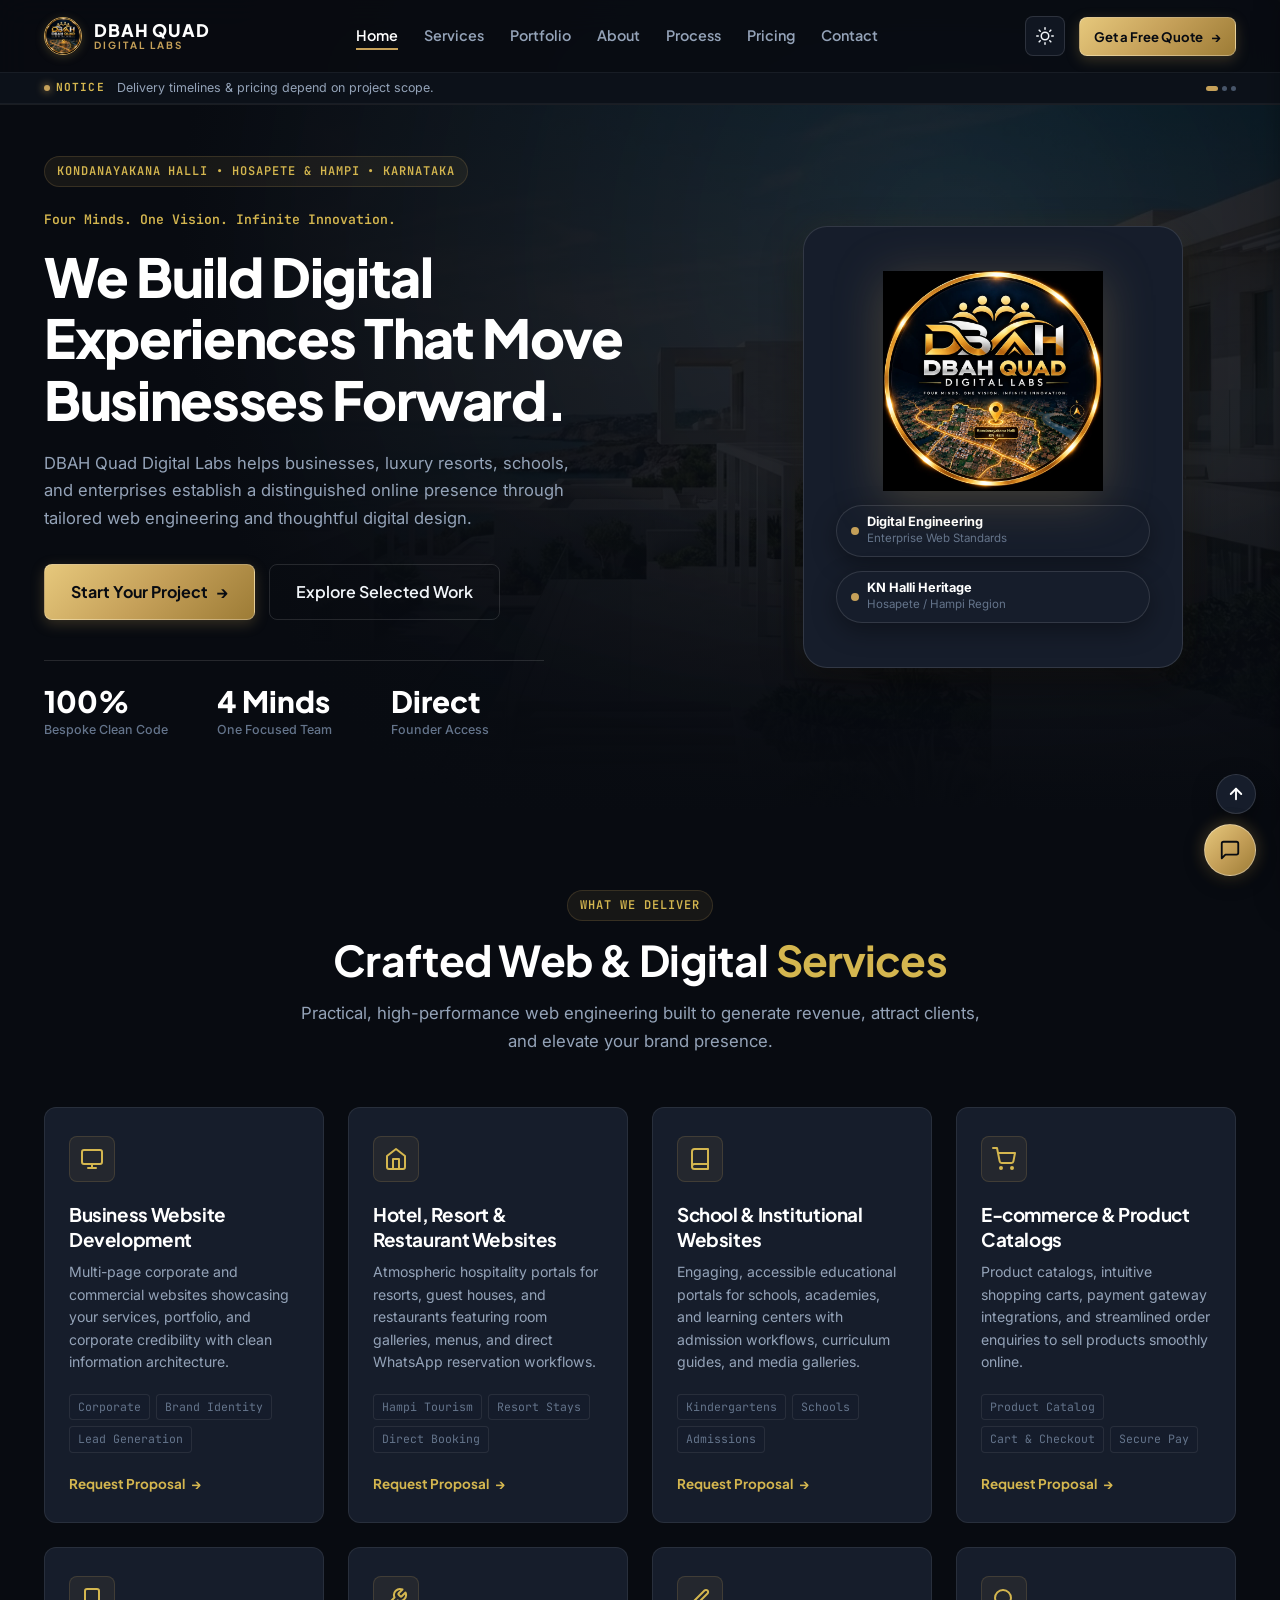
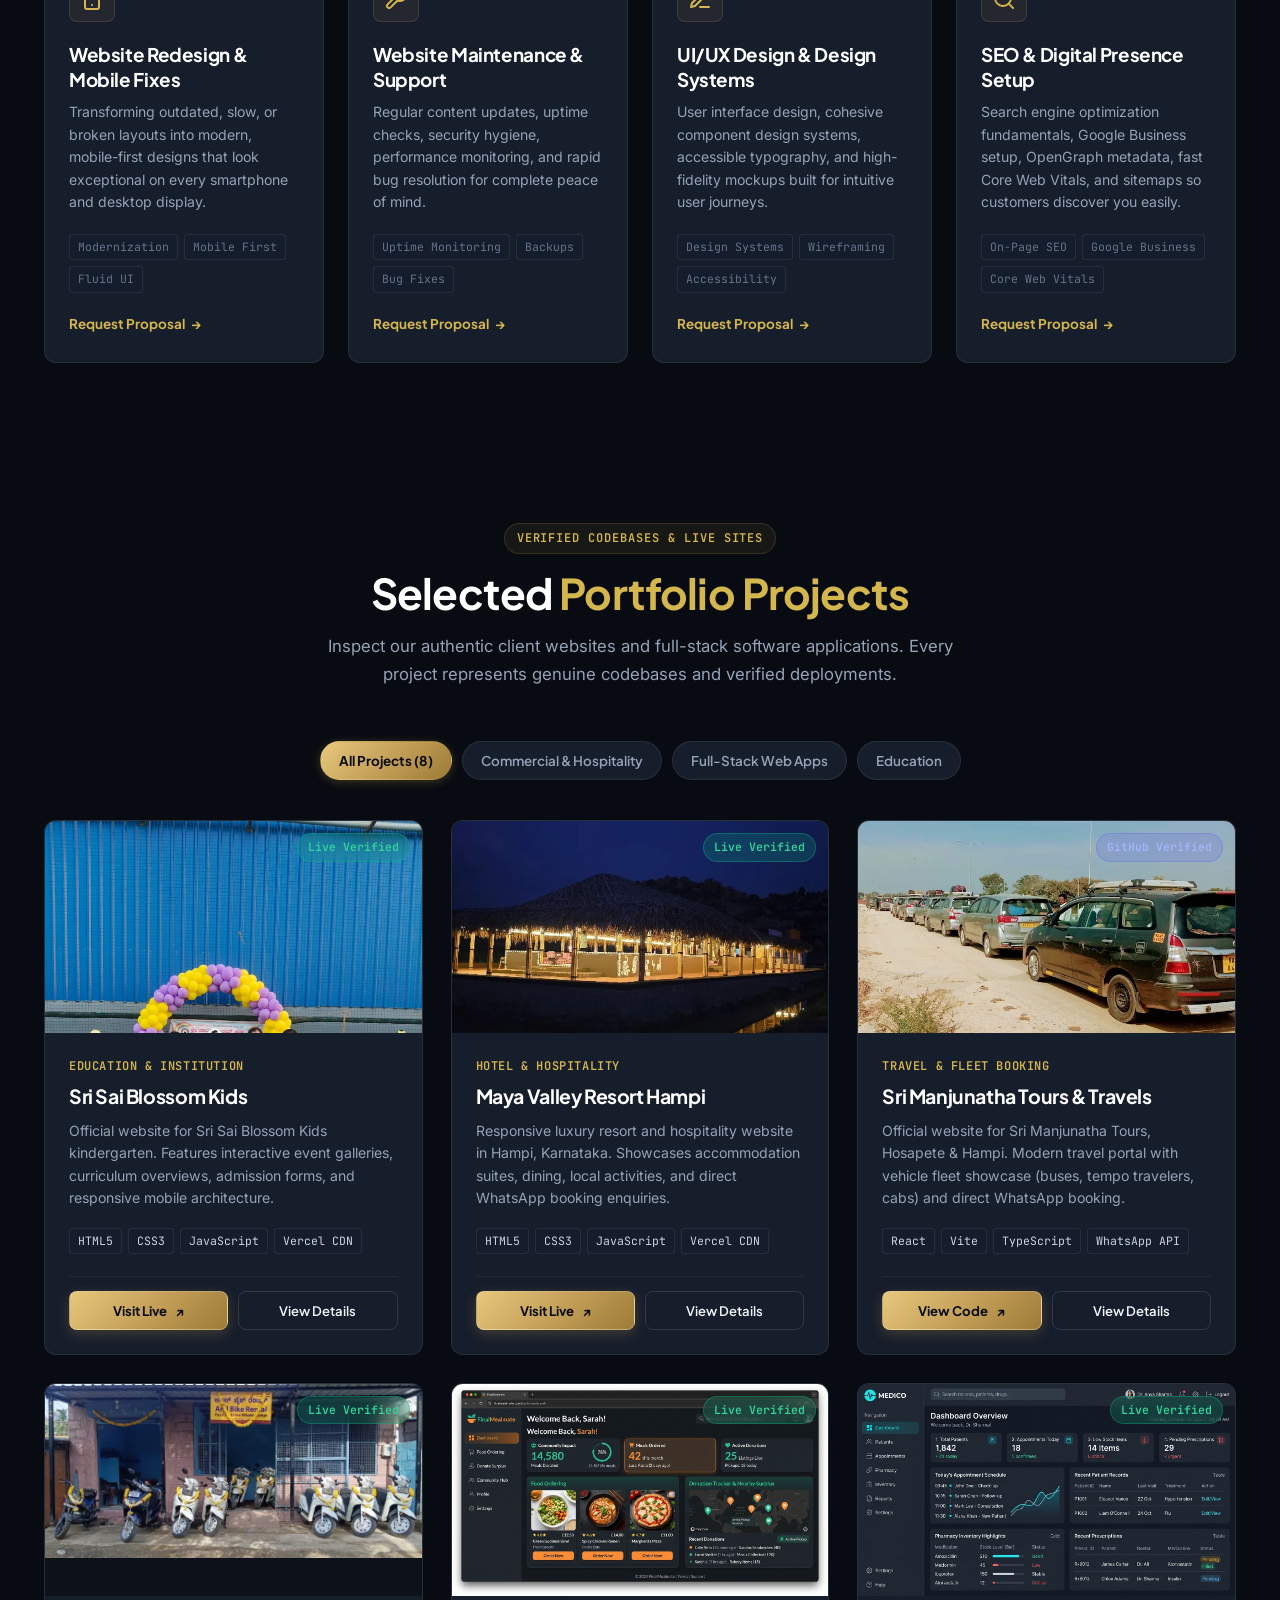
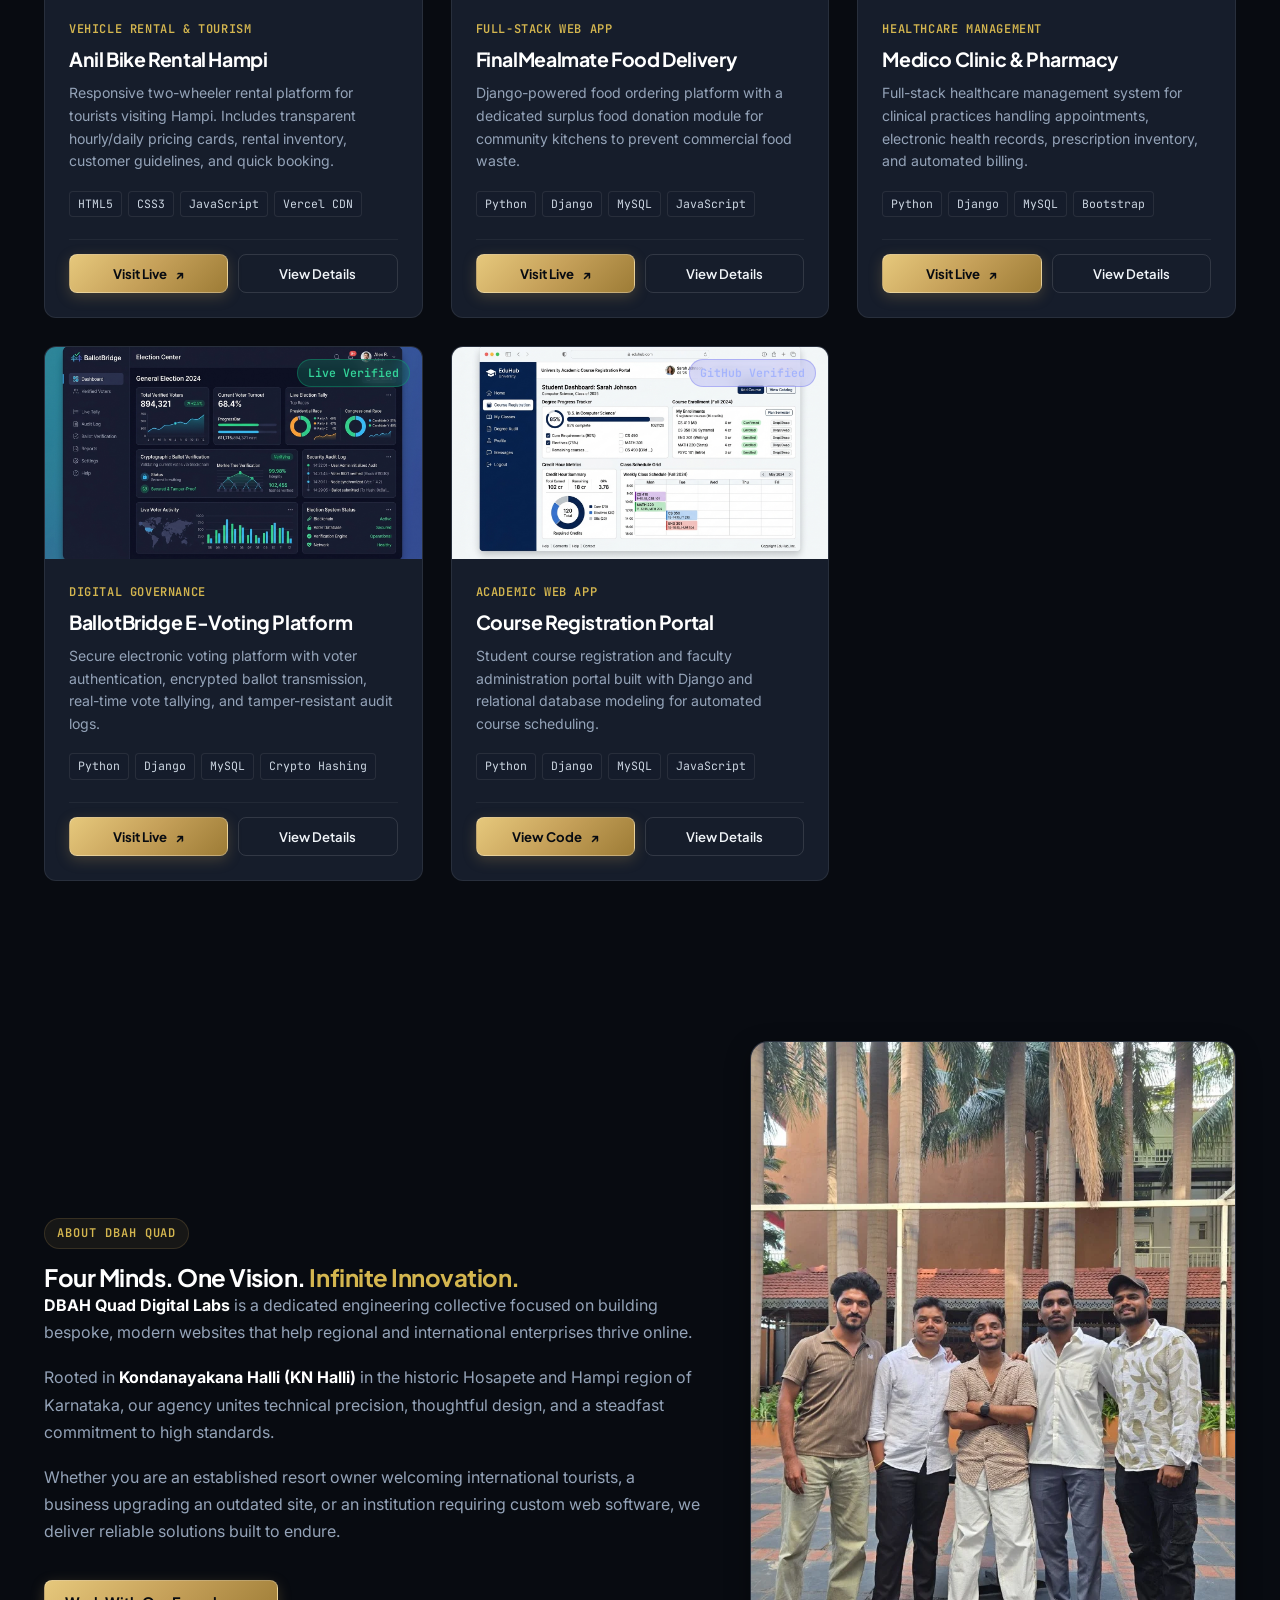
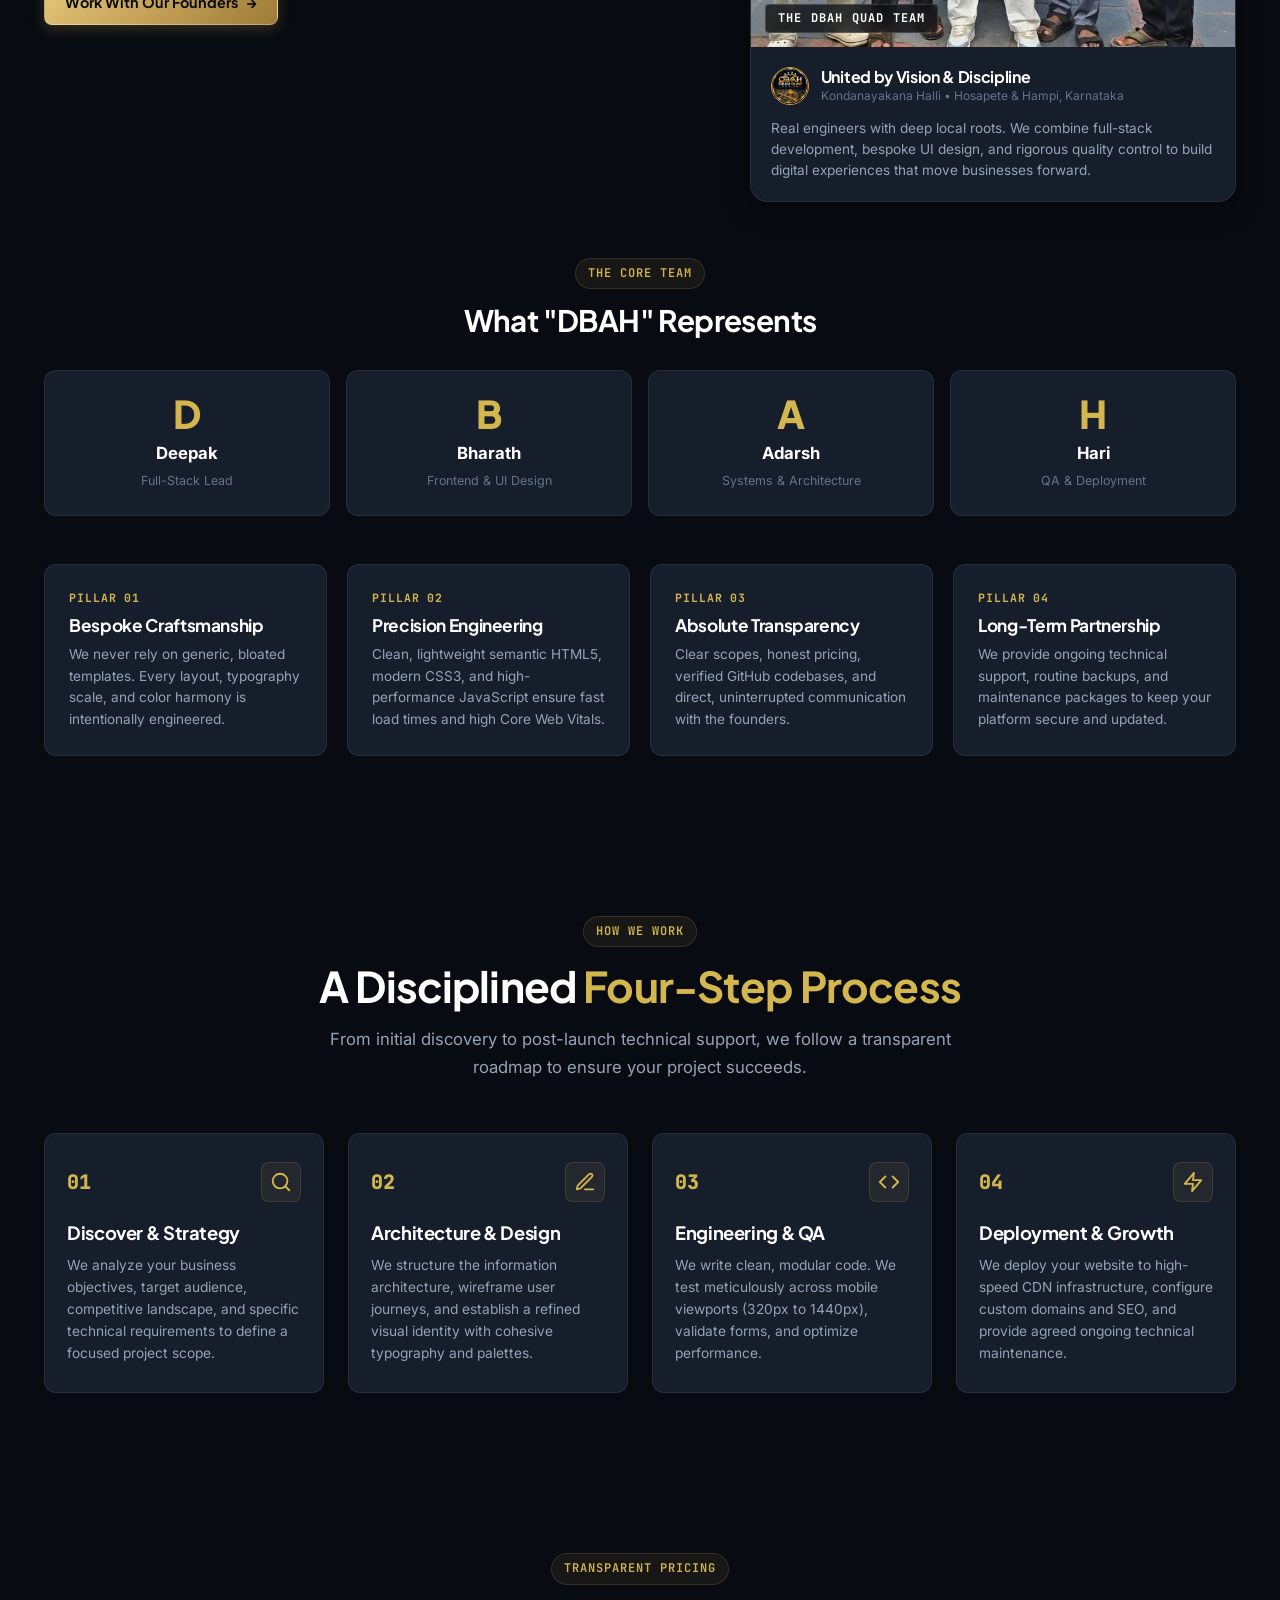
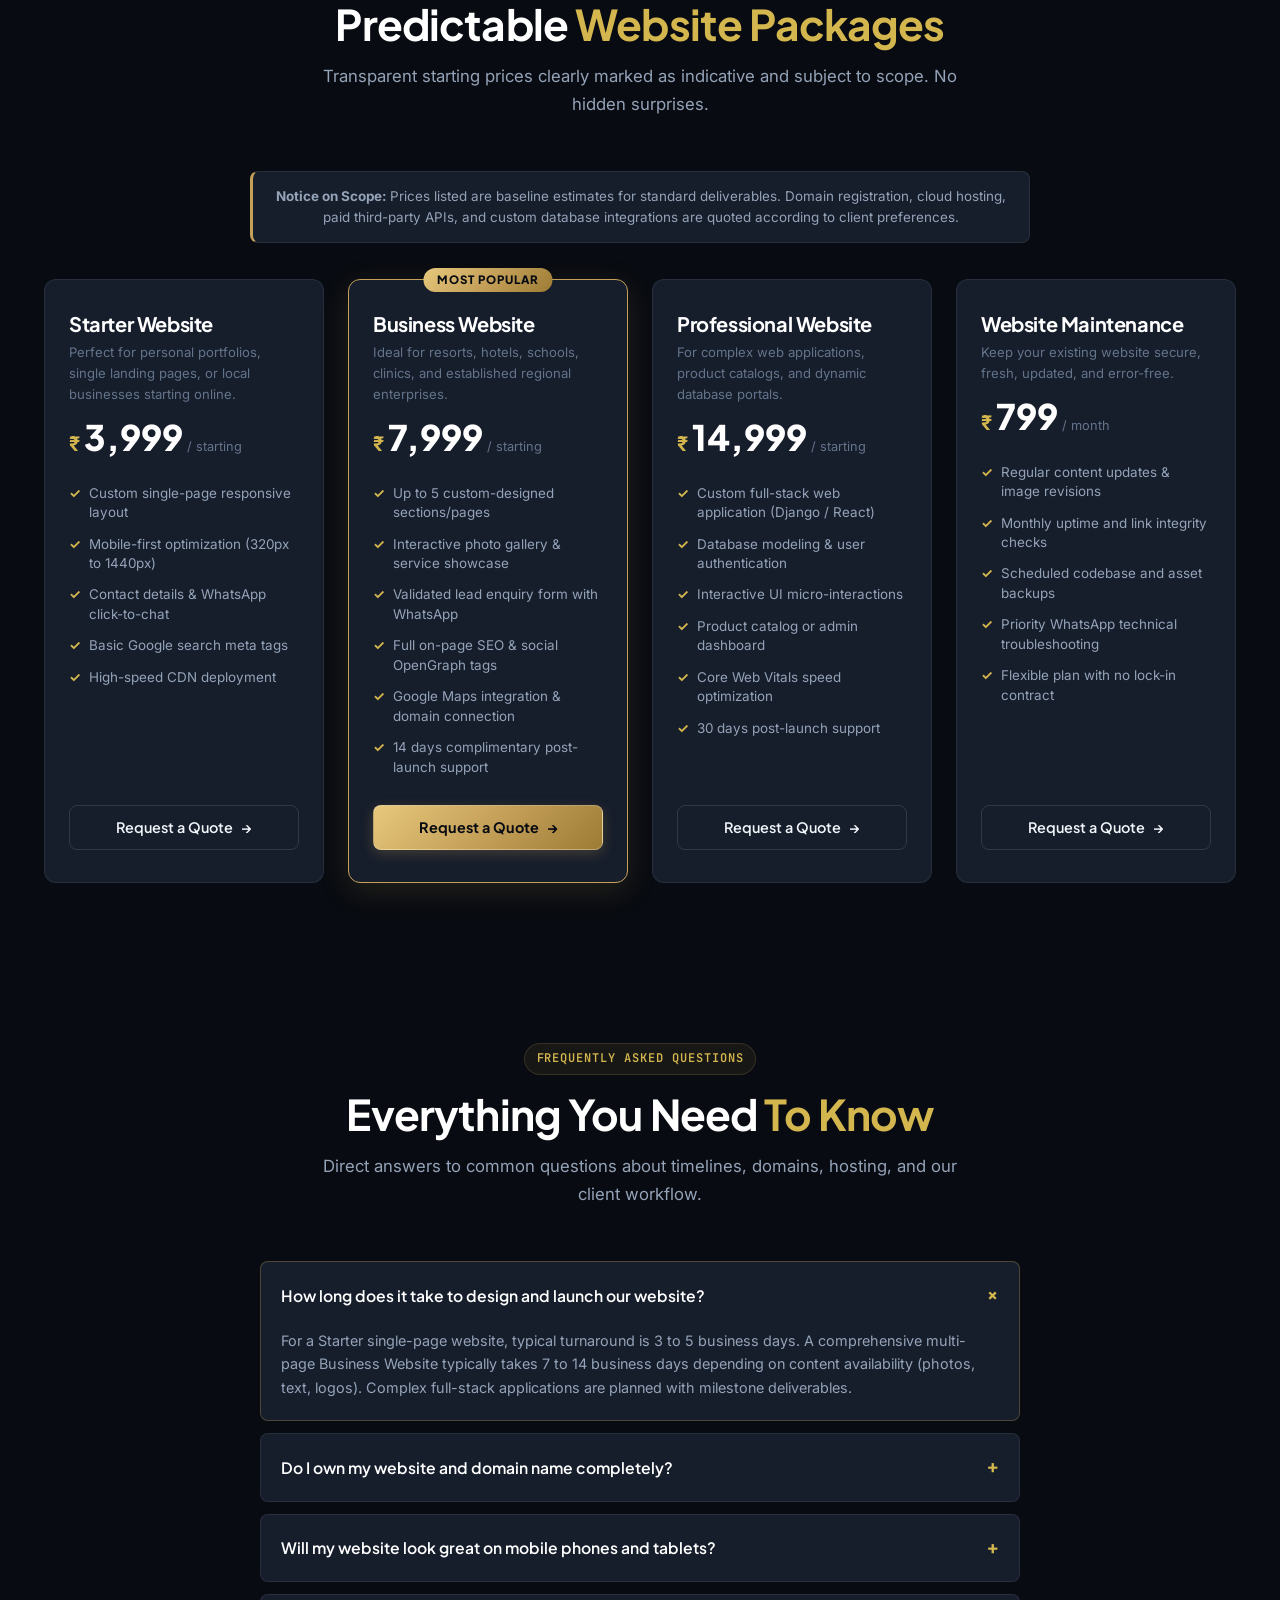
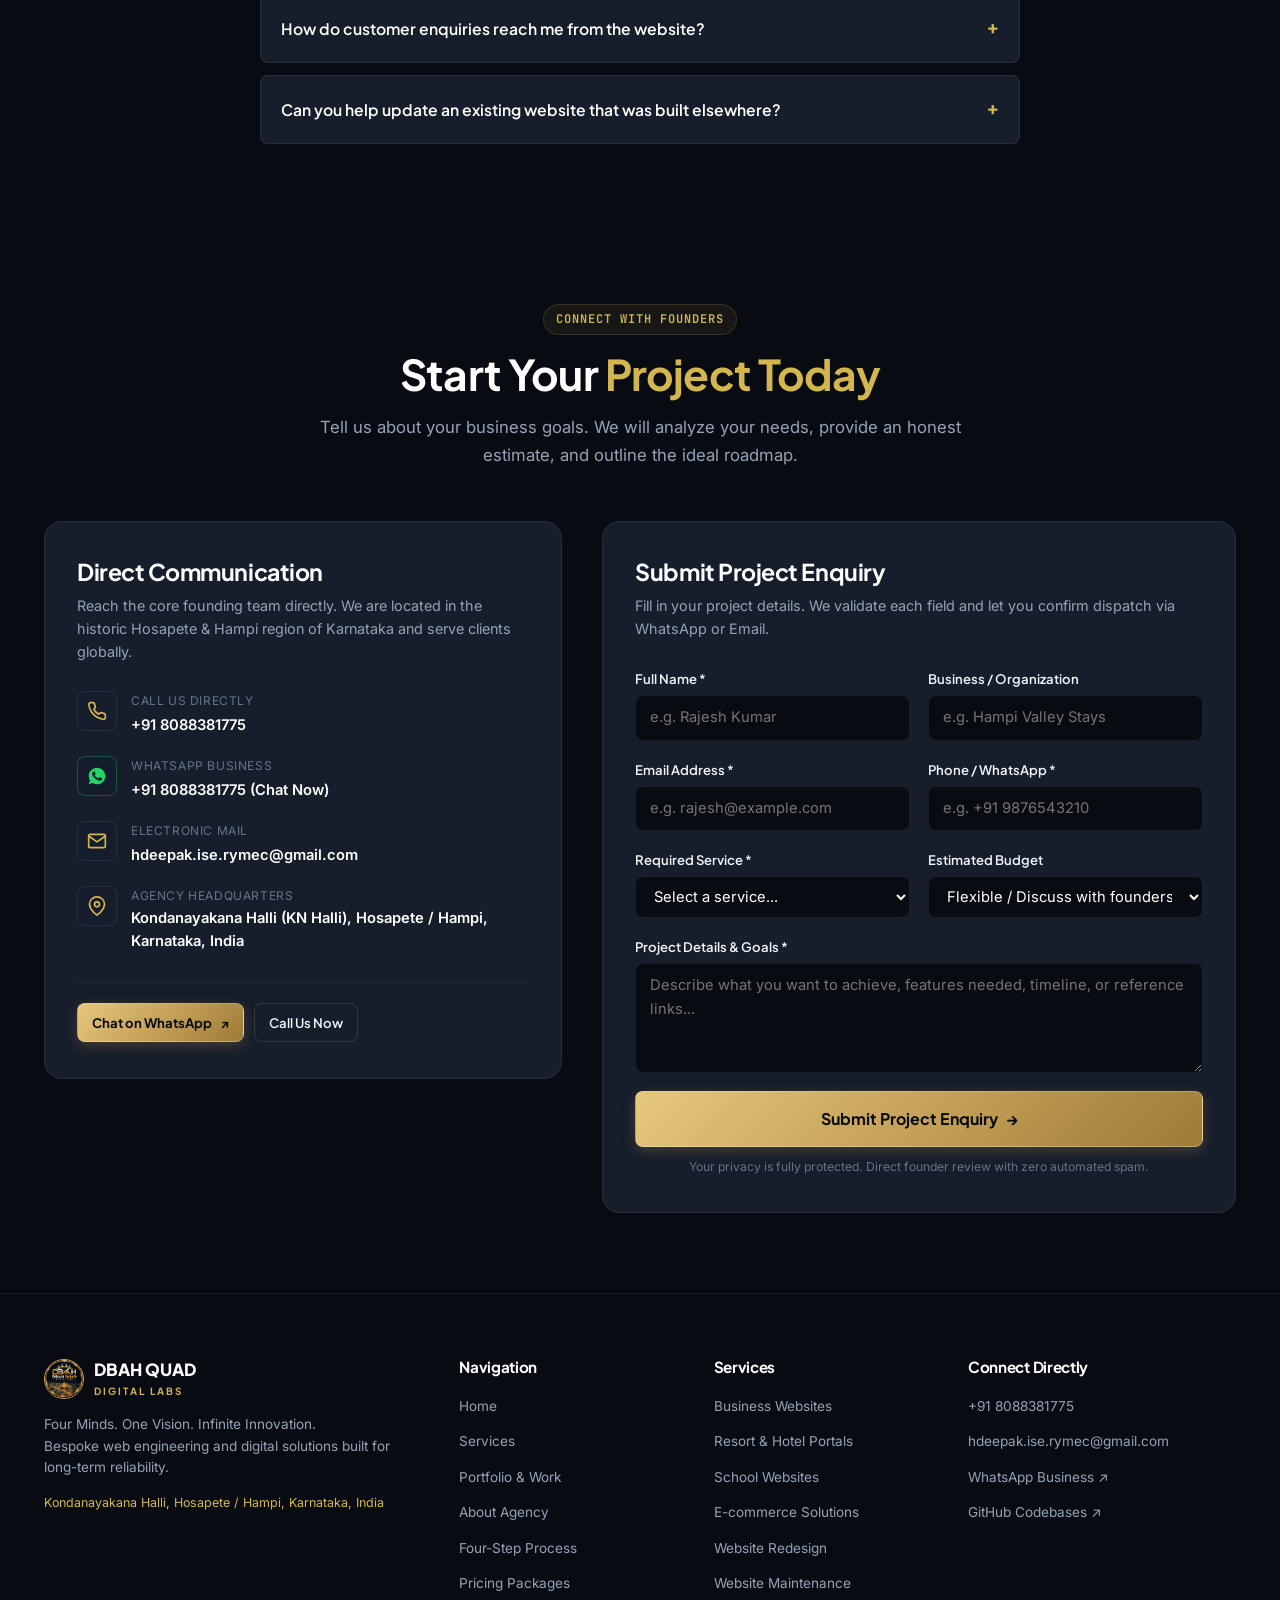
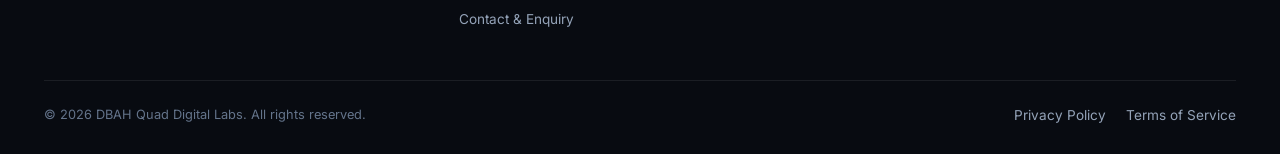
==== index.html @ dff12db1 "Fix: Mobile drawer theme toggle button layout and dimensions" ====
<!DOCTYPE html>
<html lang="en" data-theme="dark">
<head>
  <meta charset="UTF-8">
  <meta name="viewport" content="width=device-width, initial-scale=1.0, viewport-fit=cover">
  <meta http-equiv="X-UA-Compatible" content="ie=edge">

  <!-- Primary Meta Tags -->
  <title>DBAH Quad Digital Labs — Digital Agency &amp; Web Engineering</title>
  <meta name="title" content="DBAH Quad Digital Labs — Digital Agency &amp; Web Engineering">
  <meta name="description" content="DBAH Quad Digital Labs is a premier digital engineering agency creating bespoke, high-performance websites, hospitality portals, and custom web applications for ambitious businesses.">
  <meta name="keywords" content="DBAH Quad Digital Labs, Web Development Agency, Hampi Web Developers, Resort Websites, Hospitality Portals, Business Websites, Hosapete, Karnataka Web Agency">
  <meta name="author" content="DBAH Quad Digital Labs">
  <meta name="theme-color" content="#0B0F19">

  <!-- Typography: Plus Jakarta Sans (Headings) + Inter (Body) + JetBrains Mono (Tech/Meta) -->
  <link rel="preconnect" href="https://fonts.googleapis.com">
  <link rel="preconnect" href="https://fonts.gstatic.com" crossorigin>
  <link href="https://fonts.googleapis.com/css2?family=Inter:wght@300;400;500;600;700&family=JetBrains+Mono:wght@400;500;600&family=Plus+Jakarta+Sans:wght@500;600;700;800&display=swap" rel="stylesheet">

  <!-- Open Graph / Social Meta -->
  <meta property="og:type" content="website">
  <meta property="og:url" content="https://dbah.vercel.app/">
  <meta property="og:title" content="DBAH Quad Digital Labs — Digital Agency &amp; Web Engineering">
  <meta property="og:description" content="Four Minds. One Vision. Infinite Innovation. Custom websites, hospitality portals, and web applications built with precision engineering.">
  <meta property="og:image" content="assets/images/dbah-quad-logo.png">

  <!-- Twitter Meta -->
  <meta property="twitter:card" content="summary_large_image">
  <meta property="twitter:title" content="DBAH Quad Digital Labs">
  <meta property="twitter:description" content="Four Minds. One Vision. Infinite Innovation. Premium Web Development &amp; Digital Solutions.">
  <meta property="twitter:image" content="assets/images/dbah-quad-logo.png">

  <!-- Favicon -->
  <link rel="icon" type="image/png" href="assets/images/favicon.png">
  <link rel="apple-touch-icon" href="assets/images/favicon.png">

  <!-- Stylesheet -->
  <link rel="stylesheet" href="css/style.css">

  <!-- JSON-LD Structured Data for Professional Service -->
  <script type="application/ld+json">
  {
    "@context": "https://schema.org",
    "@type": "ProfessionalService",
    "name": "DBAH Quad Digital Labs",
    "image": "assets/images/dbah-quad-logo.png",
    "description": "DBAH Quad Digital Labs delivers high-performance digital experiences, bespoke websites, and web software for businesses and institutions.",
    "telephone": "+91-8088381775",
    "email": "hdeepak.ise.rymec@gmail.com",
    "address": {
      "@type": "PostalAddress",
      "addressLocality": "Kondanayakana Halli, Hosapete / Hampi",
      "addressRegion": "Karnataka",
      "addressCountry": "IN"
    },
    "founder": [
      { "@type": "Person", "name": "Deepak" },
      { "@type": "Person", "name": "Bharath" },
      { "@type": "Person", "name": "Adarsh" },
      { "@type": "Person", "name": "Hari" }
    ],
    "slogan": "Four Minds. One Vision. Infinite Innovation."
  }
  </script>
</head>
<body class="dark-theme">

  <!-- Background Ambient Canvas -->
  <canvas id="particles-canvas" aria-hidden="true"></canvas>

  <!-- ========================================================================
       SITE HEADER & NAVIGATION
       ======================================================================== -->
  <header class="site-header" id="site-header">
    <div class="header-inner container">
      <!-- Brand Logo -->
      <a href="#home" class="brand-link" aria-label="DBAH Quad Digital Labs Home">
        <picture>
          <source srcset="assets/images/dbah-quad-logo.webp" type="image/webp">
          <img src="assets/images/dbah-quad-logo.png" alt="DBAH Quad Logo" class="brand-logo-img" width="38" height="38">
        </picture>
        <div class="brand-text">
          <span class="brand-title">DBAH QUAD</span>
          <span class="brand-subtitle">DIGITAL LABS</span>
        </div>
      </a>

      <!-- Desktop Navigation Menu -->
      <nav class="desktop-nav" aria-label="Main Navigation">
        <ul class="nav-menu">
          <li><a href="#home" class="nav-link active">Home</a></li>
          <li><a href="#services" class="nav-link">Services</a></li>
          <li><a href="#portfolio" class="nav-link">Portfolio</a></li>
          <li><a href="#about" class="nav-link">About</a></li>
          <li><a href="#process" class="nav-link">Process</a></li>
          <li><a href="#pricing" class="nav-link">Pricing</a></li>
          <li><a href="#contact" class="nav-link">Contact</a></li>
        </ul>
      </nav>

      <!-- Header Actions -->
      <div class="header-actions">
        <!-- Theme Toggle Button -->
        <button id="theme-toggle-btn" class="theme-toggle-btn" aria-label="Switch Theme Mode" title="Toggle Dark/Light Mode" type="button">
          <svg class="theme-icon-sun" width="18" height="18" viewBox="0 0 24 24" fill="none" stroke="currentColor" stroke-width="2" stroke-linecap="round" stroke-linejoin="round" aria-hidden="true">
            <circle cx="12" cy="12" r="5"></circle>
            <line x1="12" y1="1" x2="12" y2="3"></line>
            <line x1="12" y1="21" x2="12" y2="23"></line>
            <line x1="4.22" y1="4.22" x2="5.64" y2="5.64"></line>
            <line x1="18.36" y1="18.36" x2="19.78" y2="19.78"></line>
            <line x1="1" y1="12" x2="3" y2="12"></line>
            <line x1="21" y1="12" x2="23" y2="12"></line>
            <line x1="4.22" y1="19.78" x2="5.64" y2="18.36"></line>
            <line x1="18.36" y1="5.64" x2="19.78" y2="4.22"></line>
          </svg>
          <svg class="theme-icon-moon" width="18" height="18" viewBox="0 0 24 24" fill="none" stroke="currentColor" stroke-width="2" stroke-linecap="round" stroke-linejoin="round" aria-hidden="true">
            <path d="M21 12.79A9 9 0 1 1 11.21 3 7 7 0 0 0 21 12.79z"></path>
          </svg>
          <span class="theme-toggle-label sr-only">Theme</span>
        </button>

        <!-- Desktop Free Quote CTA -->
        <a href="#contact" class="btn btn-gold btn-sm header-quote-btn">
          <span>Get a Free Quote</span>
          <span class="btn-arrow" aria-hidden="true">→</span>
        </a>

        <!-- Mobile Hamburger Button -->
        <button class="menu-toggle" id="menu-toggle-btn" aria-label="Open Mobile Menu" aria-expanded="false" aria-controls="mobile-nav-drawer" type="button">
          <span class="hamburger-box" aria-hidden="true">
            <span class="hamburger-bar bar-top"></span>
            <span class="hamburger-bar bar-mid"></span>
            <span class="hamburger-bar bar-bot"></span>
          </span>
        </button>
      </div>
    </div>

    <!-- ======================================================================
         DISCLAIMER / NOTICE BAR (Clean, Single Line, Non-Clipping)
         ====================================================================== -->
    <div class="nav-disclaimer-ticker" role="region" aria-label="Project Notice &amp; Terms">
      <div class="container ticker-container">
        <div class="ticker-badge-wrap">
          <span class="ticker-dot" aria-hidden="true"></span>
          <span class="ticker-label">NOTICE</span>
        </div>
        
        <div class="nav-ticker-rotator" id="nav-ticker-rotator" aria-live="polite">
          <div class="nav-ticker-item active" data-index="0">
            <span class="nav-ticker-msg">Delivery timelines &amp; pricing depend on project scope.</span>
          </div>
          <div class="nav-ticker-item" data-index="1">
            <span class="nav-ticker-msg">Domains, cloud hosting &amp; third-party services billed at actuals.</span>
          </div>
          <div class="nav-ticker-item" data-index="2">
            <span class="nav-ticker-msg">100% custom code with direct founder collaboration.</span>
          </div>
        </div>

        <div class="nav-ticker-indicators" aria-hidden="true">
          <span class="nav-ticker-dot active"></span>
          <span class="nav-ticker-dot"></span>
          <span class="nav-ticker-dot"></span>
        </div>
      </div>
    </div>
  </header>

  <!-- Mobile Drawer Menu & Backdrop -->
  <div class="mobile-nav-backdrop" id="mobile-nav-backdrop"></div>
  <aside class="mobile-nav" id="mobile-nav-drawer" aria-label="Mobile Navigation Drawer">
    <div class="mobile-nav-header">
      <div class="mobile-nav-brand">
        <img src="assets/images/dbah-quad-logo.png" alt="DBAH Quad Logo" class="mobile-nav-logo" width="34" height="34">
        <div class="mobile-nav-brand-text">
          <span class="brand-title">DBAH QUAD</span>
          <span class="brand-subtitle">DIGITAL LABS</span>
        </div>
      </div>
      <button class="mobile-nav-close-btn" id="mobile-nav-close-btn" aria-label="Close Menu" type="button">✕</button>
    </div>

    <ul class="mobile-menu-list">
      <li><a href="#home" class="mobile-menu-link">Home <span class="nav-arrow">→</span></a></li>
      <li><a href="#services" class="mobile-menu-link">Services <span class="nav-arrow">→</span></a></li>
      <li><a href="#portfolio" class="mobile-menu-link">Portfolio &amp; Work <span class="nav-arrow">→</span></a></li>
      <li><a href="#about" class="mobile-menu-link">About Agency <span class="nav-arrow">→</span></a></li>
      <li><a href="#process" class="mobile-menu-link">Our Process <span class="nav-arrow">→</span></a></li>
      <li><a href="#pricing" class="mobile-menu-link">Pricing Packages <span class="nav-arrow">→</span></a></li>
      <li><a href="#contact" class="mobile-menu-link">Contact &amp; Enquiry <span class="nav-arrow">→</span></a></li>
    </ul>

    <div class="mobile-nav-footer">
      <a href="#contact" class="btn btn-gold drawer-quote-btn">
        <span>Get a Free Quote</span>
        <span class="btn-arrow" aria-hidden="true">→</span>
      </a>
      <div class="mobile-nav-quick-actions">
        <a href="https://wa.me/918088381775" target="_blank" rel="noopener noreferrer" class="btn btn-gold-outline btn-sm">
          <span>WhatsApp Chat</span>
        </a>
        <a href="tel:+918088381775" class="btn btn-gold-outline btn-sm">
          <span>Call Us</span>
        </a>
      </div>
      <button id="mobile-theme-toggle-btn" class="mobile-theme-btn" aria-label="Toggle Theme" type="button">
        <svg class="theme-icon-sun" width="18" height="18" viewBox="0 0 24 24" fill="none" stroke="currentColor" stroke-width="2" stroke-linecap="round" stroke-linejoin="round" aria-hidden="true">
          <circle cx="12" cy="12" r="5"></circle>
          <line x1="12" y1="1" x2="12" y2="3"></line>
          <line x1="12" y1="21" x2="12" y2="23"></line>
          <line x1="4.22" y1="4.22" x2="5.64" y2="5.64"></line>
          <line x1="18.36" y1="18.36" x2="19.78" y2="19.78"></line>
          <line x1="1" y1="12" x2="3" y2="12"></line>
          <line x1="21" y1="12" x2="23" y2="12"></line>
          <line x1="4.22" y1="19.78" x2="5.64" y2="18.36"></line>
          <line x1="18.36" y1="5.64" x2="19.78" y2="4.22"></line>
        </svg>
        <svg class="theme-icon-moon" width="18" height="18" viewBox="0 0 24 24" fill="none" stroke="currentColor" stroke-width="2" stroke-linecap="round" stroke-linejoin="round" aria-hidden="true">
          <path d="M21 12.79A9 9 0 1 1 11.21 3 7 7 0 0 0 21 12.79z"></path>
        </svg>
        <span class="theme-toggle-label">Switch to Light Mode</span>
      </button>
    </div>
  </aside>

  <!-- Main Content -->
  <main id="main-content">

    <!-- ======================================================================
         SECTION 1: HERO (Clean, Authoritative International Agency)
         ====================================================================== -->
    <section id="home" class="hero-section">
      <!-- Background Video -->
      <div class="hero-video-bg" aria-hidden="true">
        <video class="hero-video-el" id="hero-bg-video" autoplay muted loop playsinline preload="auto" poster="assets/images/hero-poster.webp">
          <source src="./326407_medium.mp4" type="video/mp4">
        </video>
        <div class="hero-video-overlay"></div>
      </div>

      <div class="container hero-grid">
        <div class="hero-content reveal">
          <div class="hero-badge-wrap">
            <span class="eyebrow-badge">Kondanayakana Halli • Hosapete &amp; Hampi • Karnataka</span>
            <div class="hero-tagline-pill">
              Four Minds. One Vision. Infinite Innovation.
            </div>
          </div>

          <h1 class="hero-title">
            We Build Digital Experiences That Move Businesses Forward.
          </h1>

          <p class="hero-description">
            DBAH Quad Digital Labs helps businesses, luxury resorts, schools, and enterprises establish a distinguished online presence through tailored web engineering and thoughtful digital design.
          </p>

          <div class="hero-actions">
            <a href="#contact" class="btn btn-gold btn-lg">
              <span>Start Your Project</span>
              <span class="btn-arrow" aria-hidden="true">→</span>
            </a>
            <a href="#portfolio" class="btn btn-gold-outline btn-lg">
              <span>Explore Selected Work</span>
            </a>
          </div>

          <!-- Trust Metrics -->
          <div class="hero-stats">
            <div class="hero-stat-item">
              <span class="stat-number">100%</span>
              <span class="stat-label">Bespoke Clean Code</span>
            </div>
            <div class="hero-stat-item">
              <span class="stat-number">4 Minds</span>
              <span class="stat-label">One Focused Team</span>
            </div>
            <div class="hero-stat-item">
              <span class="stat-number">Direct</span>
              <span class="stat-label">Founder Access</span>
            </div>
          </div>
        </div>

        <!-- Hero Visual Showcase -->
        <div class="hero-visual reveal reveal-delay-2">
          <div class="emblem-card" id="emblem-card">
            <div class="emblem-glow-orbit"></div>
            <div class="emblem-display-wrap">
              <picture>
                <source srcset="assets/images/dbah-quad-logo.webp" type="image/webp">
                <img src="assets/images/dbah-quad-logo.png" alt="Official DBAH Quad Digital Labs Emblem" class="emblem-image" width="220" height="220" fetchpriority="high">
              </picture>
            </div>

            <div class="floating-badge floating-badge-top">
              <div class="badge-dot"></div>
              <div>
                <div class="badge-text-primary">Digital Engineering</div>
                <div class="badge-text-secondary">Enterprise Web Standards</div>
              </div>
            </div>

            <div class="floating-badge floating-badge-bottom">
              <div class="badge-dot"></div>
              <div>
                <div class="badge-text-primary">KN Halli Heritage</div>
                <div class="badge-text-secondary">Hosapete / Hampi Region</div>
              </div>
            </div>
          </div>
        </div>
      </div>
    </section>

    <!-- ======================================================================
         SECTION 2: SERVICES (Clear Business Capabilities)
         ====================================================================== -->
    <section id="services" class="services-section">
      <div class="container">
        <div class="section-header reveal">
          <span class="eyebrow-badge">What We Deliver</span>
          <h2>Crafted Web &amp; Digital <span class="text-gold">Services</span></h2>
          <p>Practical, high-performance web engineering built to generate revenue, attract clients, and elevate your brand presence.</p>
        </div>

        <div class="services-grid">
          <!-- Service 1: Business Website Development -->
          <article class="service-card reveal">
            <div class="service-icon-box">
              <svg width="24" height="24" viewBox="0 0 24 24" fill="none" stroke="currentColor" stroke-width="2" stroke-linecap="round" stroke-linejoin="round"><rect x="2" y="3" width="20" height="14" rx="2" ry="2"></rect><line x1="8" y1="21" x2="16" y2="21"></line><line x1="12" y1="17" x2="12" y2="21"></line></svg>
            </div>
            <h3 class="service-title">Business Website Development</h3>
            <p class="service-desc">Multi-page corporate and commercial websites showcasing your services, portfolio, and corporate credibility with clean information architecture.</p>
            <div class="service-tags">
              <span class="service-tag">Corporate</span>
              <span class="service-tag">Brand Identity</span>
              <span class="service-tag">Lead Generation</span>
            </div>
            <a href="#contact" class="service-cta-link" data-plan-name="Business Website">Request Proposal <span>→</span></a>
          </article>

          <!-- Service 2: Hotel, Resort & Restaurant Websites -->
          <article class="service-card reveal reveal-delay-1">
            <div class="service-icon-box">
              <svg width="24" height="24" viewBox="0 0 24 24" fill="none" stroke="currentColor" stroke-width="2" stroke-linecap="round" stroke-linejoin="round"><path d="M3 9l9-7 9 7v11a2 2 0 0 1-2 2H5a2 2 0 0 1-2-2z"></path><polyline points="9 22 9 12 15 12 15 22"></polyline></svg>
            </div>
            <h3 class="service-title">Hotel, Resort &amp; Restaurant Websites</h3>
            <p class="service-desc">Atmospheric hospitality portals for resorts, guest houses, and restaurants featuring room galleries, menus, and direct WhatsApp reservation workflows.</p>
            <div class="service-tags">
              <span class="service-tag">Hampi Tourism</span>
              <span class="service-tag">Resort Stays</span>
              <span class="service-tag">Direct Booking</span>
            </div>
            <a href="#contact" class="service-cta-link" data-plan-name="Hotel &amp; Resort Website">Request Proposal <span>→</span></a>
          </article>

          <!-- Service 3: School & Educational Websites -->
          <article class="service-card reveal reveal-delay-2">
            <div class="service-icon-box">
              <svg width="24" height="24" viewBox="0 0 24 24" fill="none" stroke="currentColor" stroke-width="2" stroke-linecap="round" stroke-linejoin="round"><path d="M4 19.5A2.5 2.5 0 0 1 6.5 17H20"></path><path d="M6.5 2H20v20H6.5A2.5 2.5 0 0 1 4 19.5v-15A2.5 2.5 0 0 1 6.5 2z"></path></svg>
            </div>
            <h3 class="service-title">School &amp; Institutional Websites</h3>
            <p class="service-desc">Engaging, accessible educational portals for schools, academies, and learning centers with admission workflows, curriculum guides, and media galleries.</p>
            <div class="service-tags">
              <span class="service-tag">Kindergartens</span>
              <span class="service-tag">Schools</span>
              <span class="service-tag">Admissions</span>
            </div>
            <a href="#contact" class="service-cta-link" data-plan-name="School Website">Request Proposal <span>→</span></a>
          </article>

          <!-- Service 4: E-commerce Websites -->
          <article class="service-card reveal reveal-delay-3">
            <div class="service-icon-box">
              <svg width="24" height="24" viewBox="0 0 24 24" fill="none" stroke="currentColor" stroke-width="2" stroke-linecap="round" stroke-linejoin="round"><circle cx="9" cy="21" r="1"></circle><circle cx="20" cy="21" r="1"></circle><path d="M1 1h4l2.68 13.39a2 2 0 0 0 2 1.61h9.72a2 2 0 0 0 2-1.61L23 6H6"></path></svg>
            </div>
            <h3 class="service-title">E-commerce &amp; Product Catalogs</h3>
            <p class="service-desc">Product catalogs, intuitive shopping carts, payment gateway integrations, and streamlined order enquiries to sell products smoothly online.</p>
            <div class="service-tags">
              <span class="service-tag">Product Catalog</span>
              <span class="service-tag">Cart &amp; Checkout</span>
              <span class="service-tag">Secure Pay</span>
            </div>
            <a href="#contact" class="service-cta-link" data-plan-name="E-commerce Website">Request Proposal <span>→</span></a>
          </article>

          <!-- Service 5: Website Redesign & Responsiveness -->
          <article class="service-card reveal">
            <div class="service-icon-box">
              <svg width="24" height="24" viewBox="0 0 24 24" fill="none" stroke="currentColor" stroke-width="2" stroke-linecap="round" stroke-linejoin="round"><rect x="5" y="2" width="14" height="20" rx="2" ry="2"></rect><line x1="12" y1="18" x2="12.01" y2="18"></line></svg>
            </div>
            <h3 class="service-title">Website Redesign &amp; Mobile Fixes</h3>
            <p class="service-desc">Transforming outdated, slow, or broken layouts into modern, mobile-first designs that look exceptional on every smartphone and desktop display.</p>
            <div class="service-tags">
              <span class="service-tag">Modernization</span>
              <span class="service-tag">Mobile First</span>
              <span class="service-tag">Fluid UI</span>
            </div>
            <a href="#contact" class="service-cta-link" data-plan-name="Website Redesign">Request Proposal <span>→</span></a>
          </article>

          <!-- Service 6: Website Maintenance & Technical Support -->
          <article class="service-card reveal reveal-delay-1">
            <div class="service-icon-box">
              <svg width="24" height="24" viewBox="0 0 24 24" fill="none" stroke="currentColor" stroke-width="2" stroke-linecap="round" stroke-linejoin="round"><path d="M14.7 6.3a1 1 0 0 0 0 1.4l1.6 1.6a1 1 0 0 0 1.4 0l3.77-3.77a6 6 0 0 1-7.94 7.94l-6.91 6.91a2.12 2.12 0 0 1-3-3l6.91-6.91a6 6 0 0 1 7.94-7.94l-3.76 3.76z"></path></svg>
            </div>
            <h3 class="service-title">Website Maintenance &amp; Support</h3>
            <p class="service-desc">Regular content updates, uptime checks, security hygiene, performance monitoring, and rapid bug resolution for complete peace of mind.</p>
            <div class="service-tags">
              <span class="service-tag">Uptime Monitoring</span>
              <span class="service-tag">Backups</span>
              <span class="service-tag">Bug Fixes</span>
            </div>
            <a href="#contact" class="service-cta-link" data-plan-name="Website Maintenance">Request Proposal <span>→</span></a>
          </article>

          <!-- Service 7: UI/UX Design & Architecture -->
          <article class="service-card reveal reveal-delay-2">
            <div class="service-icon-box">
              <svg width="24" height="24" viewBox="0 0 24 24" fill="none" stroke="currentColor" stroke-width="2" stroke-linecap="round" stroke-linejoin="round"><path d="M12 20h9"></path><path d="M16.5 3.5a2.121 2.121 0 0 1 3 3L7 19l-4 1 1-4L16.5 3.5z"></path></svg>
            </div>
            <h3 class="service-title">UI/UX Design &amp; Design Systems</h3>
            <p class="service-desc">User interface design, cohesive component design systems, accessible typography, and high-fidelity mockups built for intuitive user journeys.</p>
            <div class="service-tags">
              <span class="service-tag">Design Systems</span>
              <span class="service-tag">Wireframing</span>
              <span class="service-tag">Accessibility</span>
            </div>
            <a href="#contact" class="service-cta-link" data-plan-name="UI/UX Design">Request Proposal <span>→</span></a>
          </article>

          <!-- Service 8: Search Engine Optimization -->
          <article class="service-card reveal reveal-delay-3">
            <div class="service-icon-box">
              <svg width="24" height="24" viewBox="0 0 24 24" fill="none" stroke="currentColor" stroke-width="2" stroke-linecap="round" stroke-linejoin="round"><circle cx="11" cy="11" r="8"></circle><line x1="21" y1="21" x2="16.65" y2="16.65"></line></svg>
            </div>
            <h3 class="service-title">SEO &amp; Digital Presence Setup</h3>
            <p class="service-desc">Search engine optimization fundamentals, Google Business setup, OpenGraph metadata, fast Core Web Vitals, and sitemaps so customers discover you easily.</p>
            <div class="service-tags">
              <span class="service-tag">On-Page SEO</span>
              <span class="service-tag">Google Business</span>
              <span class="service-tag">Core Web Vitals</span>
            </div>
            <a href="#contact" class="service-cta-link" data-plan-name="SEO &amp; Digital Presence">Request Proposal <span>→</span></a>
          </article>
        </div>
      </div>
    </section>

    <!-- ======================================================================
         SECTION 3: PORTFOLIO & PROJECTS (High-Resolution Previews, Clean Layout)
         ====================================================================== -->
    <section id="portfolio" class="portfolio-section">
      <div class="container">
        <div class="section-header reveal">
          <span class="eyebrow-badge">Verified Codebases &amp; Live Sites</span>
          <h2>Selected <span class="text-gold">Portfolio Projects</span></h2>
          <p>Inspect our authentic client websites and full-stack software applications. Every project represents genuine codebases and verified deployments.</p>
        </div>

        <!-- Filter Controls -->
        <div class="portfolio-filters reveal">
          <button class="filter-btn active" data-filter="all">All Projects (8)</button>
          <button class="filter-btn" data-filter="hospitality">Commercial &amp; Hospitality</button>
          <button class="filter-btn" data-filter="webapp">Full-Stack Web Apps</button>
          <button class="filter-btn" data-filter="education">Education</button>
        </div>

        <!-- Projects Grid -->
        <div class="projects-grid">

          <!-- Project 1: Sri Sai Blossom Kids -->
          <article class="project-card reveal" data-category="education">
            <div class="project-media">
              <picture>
                <source srcset="assets/images/projects/sri-sai-blossom.webp" type="image/webp">
                <img src="assets/images/projects/sri-sai-blossom.png" alt="Sri Sai Blossom Kids School Exterior" class="project-img" width="480" height="270" loading="lazy">
              </picture>
              <span class="project-status-badge badge-live">Live Verified</span>
            </div>
            <div class="project-body">
              <div class="project-category">Education &amp; Institution</div>
              <h3 class="project-title">Sri Sai Blossom Kids</h3>
              <p class="project-desc">Official website for Sri Sai Blossom Kids kindergarten. Features interactive event galleries, curriculum overviews, admission forms, and responsive mobile architecture.</p>
              <div class="project-tech-stack">
                <span class="tech-pill">HTML5</span>
                <span class="tech-pill">CSS3</span>
                <span class="tech-pill">JavaScript</span>
                <span class="tech-pill">Vercel CDN</span>
              </div>
              <div class="project-actions">
                <a href="https://sri-sai-blossom-kids.vercel.app" target="_blank" rel="noopener noreferrer" class="btn btn-gold btn-sm">
                  <span>Visit Live</span> <span class="btn-arrow">↗</span>
                </a>
                <button class="btn btn-gold-outline btn-sm" data-project-key="sri-sai-blossom">View Details</button>
              </div>
            </div>
          </article>

          <!-- Project 2: Maya Valley Resort Hampi -->
          <article class="project-card reveal reveal-delay-1" data-category="hospitality">
            <div class="project-media">
              <img src="assets/images/projects/maya-valley-resort.webp" alt="Maya Valley Resort Hampi Scenic View" class="project-img" width="480" height="270" loading="lazy">
              <span class="project-status-badge badge-live">Live Verified</span>
            </div>
            <div class="project-body">
              <div class="project-category">Hotel &amp; Hospitality</div>
              <h3 class="project-title">Maya Valley Resort Hampi</h3>
              <p class="project-desc">Responsive luxury resort and hospitality website in Hampi, Karnataka. Showcases accommodation suites, dining, local activities, and direct WhatsApp booking enquiries.</p>
              <div class="project-tech-stack">
                <span class="tech-pill">HTML5</span>
                <span class="tech-pill">CSS3</span>
                <span class="tech-pill">JavaScript</span>
                <span class="tech-pill">Vercel CDN</span>
              </div>
              <div class="project-actions">
                <a href="https://maya-valley-resort-hampi-sxdc.vercel.app" target="_blank" rel="noopener noreferrer" class="btn btn-gold btn-sm">
                  <span>Visit Live</span> <span class="btn-arrow">↗</span>
                </a>
                <button class="btn btn-gold-outline btn-sm" data-project-key="maya-valley">View Details</button>
              </div>
            </div>
          </article>

          <!-- Project 3: Sri Manjunatha Tours & Travels -->
          <article class="project-card reveal reveal-delay-2" data-category="hospitality">
            <div class="project-media">
              <picture>
                <source srcset="assets/images/projects/sri-manjunatha-travels.webp" type="image/webp">
                <img src="assets/images/projects/sri-manjunatha-travels.png" alt="Sri Manjunatha Tours Vehicle Fleet" class="project-img" width="480" height="270" loading="lazy">
              </picture>
              <span class="project-status-badge badge-repo">GitHub Verified</span>
            </div>
            <div class="project-body">
              <div class="project-category">Travel &amp; Fleet Booking</div>
              <h3 class="project-title">Sri Manjunatha Tours &amp; Travels</h3>
              <p class="project-desc">Official website for Sri Manjunatha Tours, Hosapete &amp; Hampi. Modern travel portal with vehicle fleet showcase (buses, tempo travelers, cabs) and direct WhatsApp booking.</p>
              <div class="project-tech-stack">
                <span class="tech-pill">React</span>
                <span class="tech-pill">Vite</span>
                <span class="tech-pill">TypeScript</span>
                <span class="tech-pill">WhatsApp API</span>
              </div>
              <div class="project-actions">
                <a href="https://github.com/hdeepak06/sri-manjunatha-travels" target="_blank" rel="noopener noreferrer" class="btn btn-gold btn-sm">
                  <span>View Code</span> <span class="btn-arrow">↗</span>
                </a>
                <button class="btn btn-gold-outline btn-sm" data-project-key="sri-manjunatha">View Details</button>
              </div>
            </div>
          </article>

          <!-- Project 4: Anil Bike Rental Hampi -->
          <article class="project-card reveal reveal-delay-3" data-category="hospitality">
            <div class="project-media">
              <picture>
                <source srcset="assets/images/projects/anil-bike-rental.webp" type="image/webp">
                <img src="assets/images/projects/anil-bike-rental.png" alt="Anil Bike Rental Vehicle Fleet" class="project-img" width="480" height="270" loading="lazy">
              </picture>
              <span class="project-status-badge badge-live">Live Verified</span>
            </div>
            <div class="project-body">
              <div class="project-category">Vehicle Rental &amp; Tourism</div>
              <h3 class="project-title">Anil Bike Rental Hampi</h3>
              <p class="project-desc">Responsive two-wheeler rental platform for tourists visiting Hampi. Includes transparent hourly/daily pricing cards, rental inventory, customer guidelines, and quick booking.</p>
              <div class="project-tech-stack">
                <span class="tech-pill">HTML5</span>
                <span class="tech-pill">CSS3</span>
                <span class="tech-pill">JavaScript</span>
                <span class="tech-pill">Vercel CDN</span>
              </div>
              <div class="project-actions">
                <a href="https://anil-bike-rental-hampi.vercel.app" target="_blank" rel="noopener noreferrer" class="btn btn-gold btn-sm">
                  <span>Visit Live</span> <span class="btn-arrow">↗</span>
                </a>
                <button class="btn btn-gold-outline btn-sm" data-project-key="anil-bike">View Details</button>
              </div>
            </div>
          </article>

          <!-- Project 5: FinalMealmate Food Delivery -->
          <article class="project-card reveal" data-category="webapp">
            <div class="project-media">
              <img src="assets/images/projects/finalmealmate.jpg" alt="FinalMealmate Food Delivery &amp; Surplus Donation Platform" class="project-img" width="480" height="270" loading="lazy">
              <span class="project-status-badge badge-live">Live Verified</span>
            </div>
            <div class="project-body">
              <div class="project-category">Full-Stack Web App</div>
              <h3 class="project-title">FinalMealmate Food Delivery</h3>
              <p class="project-desc">Django-powered food ordering platform with a dedicated surplus food donation module for community kitchens to prevent commercial food waste.</p>
              <div class="project-tech-stack">
                <span class="tech-pill">Python</span>
                <span class="tech-pill">Django</span>
                <span class="tech-pill">MySQL</span>
                <span class="tech-pill">JavaScript</span>
              </div>
              <div class="project-actions">
                <a href="https://finalmealmate-food-delivery-app.vercel.app" target="_blank" rel="noopener noreferrer" class="btn btn-gold btn-sm">
                  <span>Visit Live</span> <span class="btn-arrow">↗</span>
                </a>
                <button class="btn btn-gold-outline btn-sm" data-project-key="finalmealmate">View Details</button>
              </div>
            </div>
          </article>

          <!-- Project 6: Medico Clinic & Pharmacy -->
          <article class="project-card reveal reveal-delay-1" data-category="webapp">
            <div class="project-media">
              <img src="assets/images/projects/medico-clinic.jpg" alt="Medico Clinic &amp; Pharmacy Management System" class="project-img" width="480" height="270" loading="lazy">
              <span class="project-status-badge badge-live">Live Verified</span>
            </div>
            <div class="project-body">
              <div class="project-category">Healthcare Management</div>
              <h3 class="project-title">Medico Clinic &amp; Pharmacy</h3>
              <p class="project-desc">Full-stack healthcare management system for clinical practices handling appointments, electronic health records, prescription inventory, and automated billing.</p>
              <div class="project-tech-stack">
                <span class="tech-pill">Python</span>
                <span class="tech-pill">Django</span>
                <span class="tech-pill">MySQL</span>
                <span class="tech-pill">Bootstrap</span>
              </div>
              <div class="project-actions">
                <a href="https://medico-six-sigma.vercel.app" target="_blank" rel="noopener noreferrer" class="btn btn-gold btn-sm">
                  <span>Visit Live</span> <span class="btn-arrow">↗</span>
                </a>
                <button class="btn btn-gold-outline btn-sm" data-project-key="medico">View Details</button>
              </div>
            </div>
          </article>

          <!-- Project 7: BallotBridge -->
          <article class="project-card reveal reveal-delay-2" data-category="webapp">
            <div class="project-media">
              <img src="assets/images/projects/ballotbridge.jpg" alt="BallotBridge Secure E-Voting Platform" class="project-img" width="480" height="270" loading="lazy">
              <span class="project-status-badge badge-live">Live Verified</span>
            </div>
            <div class="project-body">
              <div class="project-category">Digital Governance</div>
              <h3 class="project-title">BallotBridge E-Voting Platform</h3>
              <p class="project-desc">Secure electronic voting platform with voter authentication, encrypted ballot transmission, real-time vote tallying, and tamper-resistant audit logs.</p>
              <div class="project-tech-stack">
                <span class="tech-pill">Python</span>
                <span class="tech-pill">Django</span>
                <span class="tech-pill">MySQL</span>
                <span class="tech-pill">Crypto Hashing</span>
              </div>
              <div class="project-actions">
                <a href="https://ballot-bridge-lovat.vercel.app" target="_blank" rel="noopener noreferrer" class="btn btn-gold btn-sm">
                  <span>Visit Live</span> <span class="btn-arrow">↗</span>
                </a>
                <button class="btn btn-gold-outline btn-sm" data-project-key="ballotbridge">View Details</button>
              </div>
            </div>
          </article>

          <!-- Project 8: Academic Course Registration -->
          <article class="project-card reveal reveal-delay-3" data-category="education">
            <div class="project-media">
              <img src="assets/images/projects/course-registration.jpg" alt="Academic Course Registration Portal" class="project-img" width="480" height="270" loading="lazy">
              <span class="project-status-badge badge-repo">GitHub Verified</span>
            </div>
            <div class="project-body">
              <div class="project-category">Academic Web App</div>
              <h3 class="project-title">Course Registration Portal</h3>
              <p class="project-desc">Student course registration and faculty administration portal built with Django and relational database modeling for automated course scheduling.</p>
              <div class="project-tech-stack">
                <span class="tech-pill">Python</span>
                <span class="tech-pill">Django</span>
                <span class="tech-pill">MySQL</span>
                <span class="tech-pill">JavaScript</span>
              </div>
              <div class="project-actions">
                <a href="https://github.com/hdeepak06/course-registration" target="_blank" rel="noopener noreferrer" class="btn btn-gold btn-sm">
                  <span>View Code</span> <span class="btn-arrow">↗</span>
                </a>
                <button class="btn btn-gold-outline btn-sm" data-project-key="course-registration">View Details</button>
              </div>
            </div>
          </article>

        </div>
      </div>
    </section>

    <!-- ======================================================================
         SECTION 4: ABOUT US (Real Founders, Deep Heritage)
         ====================================================================== -->
    <section id="about" class="about-section">
      <div class="container">
        <div class="about-intro-grid">
          <div class="about-text reveal">
            <span class="eyebrow-badge">About DBAH Quad</span>
            <h2>Four Minds. One Vision. <span class="text-gold">Infinite Innovation.</span></h2>
            <p>
              <strong>DBAH Quad Digital Labs</strong> is a dedicated engineering collective focused on building bespoke, modern websites that help regional and international enterprises thrive online.
            </p>
            <p>
              Rooted in <strong>Kondanayakana Halli (KN Halli)</strong> in the historic Hosapete and Hampi region of Karnataka, our agency unites technical precision, thoughtful design, and a steadfast commitment to high standards.
            </p>
            <p>
              Whether you are an established resort owner welcoming international tourists, a business upgrading an outdated site, or an institution requiring custom web software, we deliver reliable solutions built to endure.
            </p>
            <a href="#contact" class="btn btn-gold" style="margin-top: 16px;">
              <span>Work With Our Founders</span>
              <span class="btn-arrow" aria-hidden="true">→</span>
            </a>
          </div>

          <!-- Authentic Team Showcase Photo -->
          <div class="about-team-showcase reveal reveal-delay-2">
            <div class="team-showcase-card">
              <div class="team-photo-wrapper">
                <picture>
                  <source srcset="assets/images/dbah-team.webp" type="image/webp">
                  <img src="assets/images/dbah-team.jpg" alt="DBAH Quad Digital Labs Team &amp; Founders" class="team-showcase-img" width="440" height="520" loading="lazy">
                </picture>
                <div class="team-photo-tag">
                  THE DBAH QUAD TEAM
                </div>
              </div>
              <div class="team-showcase-caption">
                <div class="team-caption-header">
                  <img src="assets/images/dbah-quad-logo.png" alt="DBAH Quad Emblem" class="team-caption-logo" width="38" height="38" loading="lazy">
                  <div>
                    <h4 class="team-caption-title">United by Vision &amp; Discipline</h4>
                    <p class="team-caption-subtitle">Kondanayakana Halli • Hosapete &amp; Hampi, Karnataka</p>
                  </div>
                </div>
                <p class="team-caption-desc">
                  Real engineers with deep local roots. We combine full-stack development, bespoke UI design, and rigorous quality control to build digital experiences that move businesses forward.
                </p>
              </div>
            </div>
          </div>
        </div>

        <!-- Four Founders Breakdown (D - B - A - H) -->
        <div class="founders-section reveal" style="margin-top: 56px;">
          <div class="section-subheading">
            <span class="eyebrow-badge">The Core Team</span>
            <h3>What "DBAH" Represents</h3>
          </div>

          <div class="quad-grid">
            <div class="founder-letter-card">
              <div class="founder-letter">D</div>
              <div class="founder-name">Deepak</div>
              <div class="founder-role">Full-Stack Lead</div>
            </div>
            <div class="founder-letter-card">
              <div class="founder-letter">B</div>
              <div class="founder-name">Bharath</div>
              <div class="founder-role">Frontend &amp; UI Design</div>
            </div>
            <div class="founder-letter-card">
              <div class="founder-letter">A</div>
              <div class="founder-name">Adarsh</div>
              <div class="founder-role">Systems &amp; Architecture</div>
            </div>
            <div class="founder-letter-card">
              <div class="founder-letter">H</div>
              <div class="founder-name">Hari</div>
              <div class="founder-role">QA &amp; Deployment</div>
            </div>
          </div>
        </div>

        <!-- Four Pillars of Innovation -->
        <div class="pillars-grid reveal reveal-delay-1" style="margin-top: 48px;">
          <div class="pillar-card">
            <div class="pillar-number">PILLAR 01</div>
            <h4 class="pillar-title">Bespoke Craftsmanship</h4>
            <p class="pillar-desc">We never rely on generic, bloated templates. Every layout, typography scale, and color harmony is intentionally engineered.</p>
          </div>
          <div class="pillar-card">
            <div class="pillar-number">PILLAR 02</div>
            <h4 class="pillar-title">Precision Engineering</h4>
            <p class="pillar-desc">Clean, lightweight semantic HTML5, modern CSS3, and high-performance JavaScript ensure fast load times and high Core Web Vitals.</p>
          </div>
          <div class="pillar-card">
            <div class="pillar-number">PILLAR 03</div>
            <h4 class="pillar-title">Absolute Transparency</h4>
            <p class="pillar-desc">Clear scopes, honest pricing, verified GitHub codebases, and direct, uninterrupted communication with the founders.</p>
          </div>
          <div class="pillar-card">
            <div class="pillar-number">PILLAR 04</div>
            <h4 class="pillar-title">Long-Term Partnership</h4>
            <p class="pillar-desc">We provide ongoing technical support, routine backups, and maintenance packages to keep your platform secure and updated.</p>
          </div>
        </div>

      </div>
    </section>

    <!-- ======================================================================
         SECTION 5: OUR PROCESS (Streamlined 4-Step Methodology)
         ====================================================================== -->
    <section id="process" class="process-section">
      <div class="container">
        <div class="section-header reveal">
          <span class="eyebrow-badge">How We Work</span>
          <h2>A Disciplined <span class="text-gold">Four-Step Process</span></h2>
          <p>From initial discovery to post-launch technical support, we follow a transparent roadmap to ensure your project succeeds.</p>
        </div>

        <div class="process-timeline">
          <!-- Step 1: Discover -->
          <div class="process-step-card reveal">
            <div class="step-header">
              <div class="step-badge">01</div>
              <div class="step-icon">
                <svg width="22" height="22" viewBox="0 0 24 24" fill="none" stroke="currentColor" stroke-width="2" stroke-linecap="round" stroke-linejoin="round"><circle cx="11" cy="11" r="8"></circle><line x1="21" y1="21" x2="16.65" y2="16.65"></line></svg>
              </div>
            </div>
            <h3 class="step-name">Discover &amp; Strategy</h3>
            <p class="step-desc">We analyze your business objectives, target audience, competitive landscape, and specific technical requirements to define a focused project scope.</p>
          </div>

          <!-- Step 2: Design -->
          <div class="process-step-card reveal reveal-delay-1">
            <div class="step-header">
              <div class="step-badge">02</div>
              <div class="step-icon">
                <svg width="22" height="22" viewBox="0 0 24 24" fill="none" stroke="currentColor" stroke-width="2" stroke-linecap="round" stroke-linejoin="round"><path d="M12 20h9"></path><path d="M16.5 3.5a2.121 2.121 0 0 1 3 3L7 19l-4 1 1-4L16.5 3.5z"></path></svg>
              </div>
            </div>
            <h3 class="step-name">Architecture &amp; Design</h3>
            <p class="step-desc">We structure the information architecture, wireframe user journeys, and establish a refined visual identity with cohesive typography and palettes.</p>
          </div>

          <!-- Step 3: Develop -->
          <div class="process-step-card reveal reveal-delay-2">
            <div class="step-header">
              <div class="step-badge">03</div>
              <div class="step-icon">
                <svg width="22" height="22" viewBox="0 0 24 24" fill="none" stroke="currentColor" stroke-width="2" stroke-linecap="round" stroke-linejoin="round"><polyline points="16 18 22 12 16 6"></polyline><polyline points="8 6 2 12 8 18"></polyline></svg>
              </div>
            </div>
            <h3 class="step-name">Engineering &amp; QA</h3>
            <p class="step-desc">We write clean, modular code. We test meticulously across mobile viewports (320px to 1440px), validate forms, and optimize performance.</p>
          </div>

          <!-- Step 4: Launch & Support -->
          <div class="process-step-card reveal reveal-delay-3">
            <div class="step-header">
              <div class="step-badge">04</div>
              <div class="step-icon">
                <svg width="22" height="22" viewBox="0 0 24 24" fill="none" stroke="currentColor" stroke-width="2" stroke-linecap="round" stroke-linejoin="round"><polygon points="13 2 3 14 12 14 11 22 21 10 12 10 13 2"></polygon></svg>
              </div>
            </div>
            <h3 class="step-name">Deployment &amp; Growth</h3>
            <p class="step-desc">We deploy your website to high-speed CDN infrastructure, configure custom domains and SEO, and provide agreed ongoing technical maintenance.</p>
          </div>
        </div>
      </div>
    </section>

    <!-- ======================================================================
         SECTION 6: PRICING PACKAGES (Transparent & Honest)
         ====================================================================== -->
    <section id="pricing" class="pricing-section">
      <div class="container">
        <div class="section-header reveal">
          <span class="eyebrow-badge">Transparent Pricing</span>
          <h2>Predictable <span class="text-gold">Website Packages</span></h2>
          <p>Transparent starting prices clearly marked as indicative and subject to scope. No hidden surprises.</p>
        </div>

        <div class="pricing-disclaimer reveal">
          <strong>Notice on Scope:</strong> Prices listed are baseline estimates for standard deliverables. Domain registration, cloud hosting, paid third-party APIs, and custom database integrations are quoted according to client preferences.
        </div>

        <div class="pricing-grid">

          <!-- Package 1: Starter Website -->
          <div class="pricing-card reveal">
            <div class="pricing-header">
              <h3 class="package-name">Starter Website</h3>
              <p class="package-target">Perfect for personal portfolios, single landing pages, or local businesses starting online.</p>
              <div class="price-box">
                <span class="price-currency">₹</span>
                <span class="price-amount">3,999</span>
                <span class="price-term">/ starting</span>
              </div>
            </div>
            <ul class="features-list">
              <li class="feature-item"><span class="feature-check">✓</span> Custom single-page responsive layout</li>
              <li class="feature-item"><span class="feature-check">✓</span> Mobile-first optimization (320px to 1440px)</li>
              <li class="feature-item"><span class="feature-check">✓</span> Contact details &amp; WhatsApp click-to-chat</li>
              <li class="feature-item"><span class="feature-check">✓</span> Basic Google search meta tags</li>
              <li class="feature-item"><span class="feature-check">✓</span> High-speed CDN deployment</li>
            </ul>
            <a href="#contact" class="btn btn-gold-outline" data-plan-name="Starter Website" data-plan-budget="3k-8k">
              <span>Request a Quote</span> <span class="btn-arrow">→</span>
            </a>
          </div>

          <!-- Package 2: Business Website (Featured) -->
          <div class="pricing-card featured reveal reveal-delay-1">
            <div class="featured-ribbon">Most Popular</div>
            <div class="pricing-header">
              <h3 class="package-name">Business Website</h3>
              <p class="package-target">Ideal for resorts, hotels, schools, clinics, and established regional enterprises.</p>
              <div class="price-box">
                <span class="price-currency">₹</span>
                <span class="price-amount">7,999</span>
                <span class="price-term">/ starting</span>
              </div>
            </div>
            <ul class="features-list">
              <li class="feature-item"><span class="feature-check">✓</span> Up to 5 custom-designed sections/pages</li>
              <li class="feature-item"><span class="feature-check">✓</span> Interactive photo gallery &amp; service showcase</li>
              <li class="feature-item"><span class="feature-check">✓</span> Validated lead enquiry form with WhatsApp</li>
              <li class="feature-item"><span class="feature-check">✓</span> Full on-page SEO &amp; social OpenGraph tags</li>
              <li class="feature-item"><span class="feature-check">✓</span> Google Maps integration &amp; domain connection</li>
              <li class="feature-item"><span class="feature-check">✓</span> 14 days complimentary post-launch support</li>
            </ul>
            <a href="#contact" class="btn btn-gold" data-plan-name="Business Website" data-plan-budget="8k-15k">
              <span>Request a Quote</span> <span class="btn-arrow">→</span>
            </a>
          </div>

          <!-- Package 3: Professional Website -->
          <div class="pricing-card reveal reveal-delay-2">
            <div class="pricing-header">
              <h3 class="package-name">Professional Website</h3>
              <p class="package-target">For complex web applications, product catalogs, and dynamic database portals.</p>
              <div class="price-box">
                <span class="price-currency">₹</span>
                <span class="price-amount">14,999</span>
                <span class="price-term">/ starting</span>
              </div>
            </div>
            <ul class="features-list">
              <li class="feature-item"><span class="feature-check">✓</span> Custom full-stack web application (Django / React)</li>
              <li class="feature-item"><span class="feature-check">✓</span> Database modeling &amp; user authentication</li>
              <li class="feature-item"><span class="feature-check">✓</span> Interactive UI micro-interactions</li>
              <li class="feature-item"><span class="feature-check">✓</span> Product catalog or admin dashboard</li>
              <li class="feature-item"><span class="feature-check">✓</span> Core Web Vitals speed optimization</li>
              <li class="feature-item"><span class="feature-check">✓</span> 30 days post-launch support</li>
            </ul>
            <a href="#contact" class="btn btn-gold-outline" data-plan-name="Professional Website" data-plan-budget="15k-30k">
              <span>Request a Quote</span> <span class="btn-arrow">→</span>
            </a>
          </div>

          <!-- Package 4: Website Maintenance -->
          <div class="pricing-card reveal reveal-delay-3">
            <div class="pricing-header">
              <h3 class="package-name">Website Maintenance</h3>
              <p class="package-target">Keep your existing website secure, fresh, updated, and error-free.</p>
              <div class="price-box">
                <span class="price-currency">₹</span>
                <span class="price-amount">799</span>
                <span class="price-term">/ month</span>
              </div>
            </div>
            <ul class="features-list">
              <li class="feature-item"><span class="feature-check">✓</span> Regular content updates &amp; image revisions</li>
              <li class="feature-item"><span class="feature-check">✓</span> Monthly uptime and link integrity checks</li>
              <li class="feature-item"><span class="feature-check">✓</span> Scheduled codebase and asset backups</li>
              <li class="feature-item"><span class="feature-check">✓</span> Priority WhatsApp technical troubleshooting</li>
              <li class="feature-item"><span class="feature-check">✓</span> Flexible plan with no lock-in contract</li>
            </ul>
            <a href="#contact" class="btn btn-gold-outline" data-plan-name="Website Maintenance" data-plan-budget="maintenance">
              <span>Request a Quote</span> <span class="btn-arrow">→</span>
            </a>
          </div>

        </div>
      </div>
    </section>

    <!-- ======================================================================
         SECTION 7: FAQ ACCORDION
         ====================================================================== -->
    <section class="faq-section">
      <div class="container">
        <div class="section-header reveal">
          <span class="eyebrow-badge">Frequently Asked Questions</span>
          <h2>Everything You Need <span class="text-gold">To Know</span></h2>
          <p>Direct answers to common questions about timelines, domains, hosting, and our client workflow.</p>
        </div>

        <div class="faq-accordion reveal">
          <div class="faq-item active">
            <button class="faq-question">
              <span>How long does it take to design and launch our website?</span>
              <span class="faq-icon" aria-hidden="true">+</span>
            </button>
            <div class="faq-answer">
              <p>For a Starter single-page website, typical turnaround is 3 to 5 business days. A comprehensive multi-page Business Website typically takes 7 to 14 business days depending on content availability (photos, text, logos). Complex full-stack applications are planned with milestone deliverables.</p>
            </div>
          </div>

          <div class="faq-item">
            <button class="faq-question">
              <span>Do I own my website and domain name completely?</span>
              <span class="faq-icon" aria-hidden="true">+</span>
            </button>
            <div class="faq-answer">
              <p>Yes, 100%. We believe in absolute transparency. You retain complete ownership of your domain, hosting accounts, and website code. We can either deploy to your own accounts or help you configure them so you always maintain administrative control.</p>
            </div>
          </div>

          <div class="faq-item">
            <button class="faq-question">
              <span>Will my website look great on mobile phones and tablets?</span>
              <span class="faq-icon" aria-hidden="true">+</span>
            </button>
            <div class="faq-answer">
              <p>Absolutely. Every website we build is thoroughly tested across multiple viewport widths: 320px, 360px, 390px, 430px, 768px, 1024px, and 1440px desktop displays. We adhere strictly to responsive CSS standards to eliminate horizontal scrolling and ensure snappy touch interactions.</p>
            </div>
          </div>

          <div class="faq-item">
            <button class="faq-question">
              <span>How do customer enquiries reach me from the website?</span>
              <span class="faq-icon" aria-hidden="true">+</span>
            </button>
            <div class="faq-answer">
              <p>We integrate direct WhatsApp click-to-chat workflows, click-to-call phone buttons, and validated contact forms that instantly draft formatted WhatsApp messages or emails directly to your business inbox without relying on unreliable third-party email intermediaries.</p>
            </div>
          </div>

          <div class="faq-item">
            <button class="faq-question">
              <span>Can you help update an existing website that was built elsewhere?</span>
              <span class="faq-icon" aria-hidden="true">+</span>
            </button>
            <div class="faq-answer">
              <p>Yes. Our Website Redesign and Website Maintenance services are designed specifically for businesses with slow, outdated, or unresponsive legacy websites that need a modern visual overhaul and performance speed-up.</p>
            </div>
          </div>
        </div>
      </div>
    </section>

    <!-- ======================================================================
         SECTION 8: CONTACT & ENQUIRY (Validated, Clean Form)
         ====================================================================== -->
    <section id="contact" class="contact-section">
      <div class="container">
        <div class="section-header reveal">
          <span class="eyebrow-badge">Connect With Founders</span>
          <h2>Start Your <span class="text-gold">Project Today</span></h2>
          <p>Tell us about your business goals. We will analyze your needs, provide an honest estimate, and outline the ideal roadmap.</p>
        </div>

        <div class="contact-grid">
          <!-- Direct Info Column -->
          <div class="contact-info-col reveal">
            <div class="contact-info-card">
              <h3 class="contact-card-title">Direct Communication</h3>
              <p class="contact-card-desc">
                Reach the core founding team directly. We are located in the historic Hosapete &amp; Hampi region of Karnataka and serve clients globally.
              </p>

              <div class="contact-method-list">
                <!-- Phone -->
                <div class="contact-method-item">
                  <div class="contact-icon-box">
                    <svg width="20" height="20" viewBox="0 0 24 24" fill="none" stroke="currentColor" stroke-width="2" stroke-linecap="round" stroke-linejoin="round"><path d="M22 16.92v3a2 2 0 0 1-2.18 2 19.79 19.79 0 0 1-8.63-3.07 19.5 19.5 0 0 1-6-6 19.79 19.79 0 0 1-3.07-8.67A2 2 0 0 1 4.11 2h3a2 2 0 0 1 2 1.72 12.84 12.84 0 0 0 .7 2.81 2 2 0 0 1-.45 2.11L8.09 9.91a16 16 0 0 0 6 6l1.27-1.27a2 2 0 0 1 2.11-.45 12.84 12.84 0 0 0 2.81.7A2 2 0 0 1 22 16.92z"></path></svg>
                  </div>
                  <div>
                    <div class="contact-label">Call Us Directly</div>
                    <a href="tel:+918088381775" class="contact-val">+91 8088381775</a>
                  </div>
                </div>

                <!-- WhatsApp -->
                <div class="contact-method-item">
                  <div class="contact-icon-box" style="color:#25D366;border-color:rgba(37,211,102,0.3);">
                    <svg width="20" height="20" viewBox="0 0 24 24" fill="currentColor"><path d="M12.031 2C6.495 2 2 6.495 2 12.031a10.01 10.01 0 0 0 1.608 5.438L2 22l4.673-1.573a10.034 10.034 0 0 0 5.358 1.604c5.536 0 10.031-4.495 10.031-10.031 0-5.536-4.495-10-10.031-10zm5.836 14.199c-.244.688-1.42 1.32-1.954 1.378-.49.052-1.129.075-1.821-.148-.421-.136-.963-.314-1.662-.619-2.929-1.278-4.838-4.269-4.985-4.464-.147-.196-1.189-1.583-1.189-3.02 0-1.436.75-2.143 1.018-2.436.268-.293.585-.366.78-.366.195 0 .39.002.56.01.181.009.424-.069.664.507.244.586.83 2.025.903 2.171.073.146.122.317.024.512-.097.195-.146.317-.292.488-.146.17-.308.38-.44.51-.146.145-.298.304-.128.597.17.293.759 1.253 1.628 2.027 1.119.997 2.062 1.306 2.355 1.452.292.146.463.122.634-.073.17-.195.731-.854.926-1.147.195-.293.39-.244.658-.146.268.098 1.707.805 2.001.951.293.146.488.22.56.342.074.122.074.707-.17 1.395z"/></svg>
                  </div>
                  <div>
                    <div class="contact-label">WhatsApp Business</div>
                    <a href="https://wa.me/918088381775" target="_blank" rel="noopener noreferrer" class="contact-val">+91 8088381775 (Chat Now)</a>
                  </div>
                </div>

                <!-- Email -->
                <div class="contact-method-item">
                  <div class="contact-icon-box">
                    <svg width="20" height="20" viewBox="0 0 24 24" fill="none" stroke="currentColor" stroke-width="2" stroke-linecap="round" stroke-linejoin="round"><path d="M4 4h16c1.1 0 2 .9 2 2v12c0 1.1-.9 2-2 2H4c-1.1 0-2-.9-2-2V6c0-1.1.9-2 2-2z"></path><polyline points="22,6 12,13 2,6"></polyline></svg>
                  </div>
                  <div>
                    <div class="contact-label">Electronic Mail</div>
                    <a href="mailto:hdeepak.ise.rymec@gmail.com" class="contact-val">hdeepak.ise.rymec@gmail.com</a>
                  </div>
                </div>

                <!-- Location -->
                <div class="contact-method-item">
                  <div class="contact-icon-box">
                    <svg width="20" height="20" viewBox="0 0 24 24" fill="none" stroke="currentColor" stroke-width="2" stroke-linecap="round" stroke-linejoin="round"><path d="M21 10c0 7-9 13-9 13s-9-6-9-13a9 9 0 0 1 18 0z"></path><circle cx="12" cy="10" r="3"></circle></svg>
                  </div>
                  <div>
                    <div class="contact-label">Agency Headquarters</div>
                    <div class="contact-val">Kondanayakana Halli (KN Halli), Hosapete / Hampi, Karnataka, India</div>
                  </div>
                </div>
              </div>

              <!-- Direct Actions -->
              <div class="direct-actions">
                <a href="https://wa.me/918088381775" target="_blank" rel="noopener noreferrer" class="btn btn-gold btn-sm">
                  <span>Chat on WhatsApp</span>
                  <span class="btn-arrow">↗</span>
                </a>
                <a href="tel:+918088381775" class="btn btn-gold-outline btn-sm">
                  <span>Call Us Now</span>
                </a>
              </div>
            </div>
          </div>

          <!-- Enquiry Form Card -->
          <div class="contact-form-card reveal reveal-delay-2">
            <h3 class="contact-card-title">Submit Project Enquiry</h3>
            <p class="contact-card-desc">
              Fill in your project details. We validate each field and let you confirm dispatch via WhatsApp or Email.
            </p>

            <form id="project-enquiry-form" class="enquiry-form" novalidate>
              <!-- Name -->
              <div class="form-group">
                <label for="enquiry-name" class="form-label">Full Name *</label>
                <input type="text" id="enquiry-name" class="form-input" placeholder="e.g. Rajesh Kumar" required>
                <span id="err-name" class="field-error">Please enter your name (min 2 characters).</span>
              </div>

              <!-- Business Name -->
              <div class="form-group">
                <label for="enquiry-business" class="form-label">Business / Organization</label>
                <input type="text" id="enquiry-business" class="form-input" placeholder="e.g. Hampi Valley Stays">
              </div>

              <!-- Email -->
              <div class="form-group">
                <label for="enquiry-email" class="form-label">Email Address *</label>
                <input type="email" id="enquiry-email" class="form-input" placeholder="e.g. rajesh@example.com" required>
                <span id="err-email" class="field-error">Please enter a valid email address.</span>
              </div>

              <!-- Phone -->
              <div class="form-group">
                <label for="enquiry-phone" class="form-label">Phone / WhatsApp *</label>
                <input type="tel" id="enquiry-phone" class="form-input" placeholder="e.g. +91 9876543210" required>
                <span id="err-phone" class="field-error">Please enter a valid phone number.</span>
              </div>

              <!-- Service -->
              <div class="form-group">
                <label for="enquiry-service" class="form-label">Required Service *</label>
                <select id="enquiry-service" class="form-select" required>
                  <option value="">Select a service...</option>
                  <option value="business">Business Website Development</option>
                  <option value="hospitality">Hotel, Resort &amp; Restaurant Websites</option>
                  <option value="school">School &amp; Educational Websites</option>
                  <option value="ecommerce">E-commerce &amp; Product Catalogs</option>
                  <option value="redesign">Website Redesign &amp; Mobile Fixes</option>
                  <option value="maintenance">Website Maintenance &amp; Support</option>
                  <option value="uiux">UI/UX Design &amp; Architecture</option>
                  <option value="seo">SEO &amp; Digital Presence</option>
                </select>
                <span id="err-service" class="field-error">Please select a service.</span>
              </div>

              <!-- Budget -->
              <div class="form-group">
                <label for="enquiry-budget" class="form-label">Estimated Budget</label>
                <select id="enquiry-budget" class="form-select">
                  <option value="undecided">Flexible / Discuss with founders</option>
                  <option value="3k-8k">₹3,999 – ₹7,999 (Starter)</option>
                  <option value="8k-15k">₹7,999 – ₹14,999 (Business)</option>
                  <option value="15k-30k">₹14,999 – ₹30,000+ (Professional)</option>
                  <option value="maintenance">₹799/month (Maintenance)</option>
                </select>
              </div>

              <!-- Details -->
              <div class="form-group full-width">
                <label for="enquiry-details" class="form-label">Project Details &amp; Goals *</label>
                <textarea id="enquiry-details" class="form-textarea" placeholder="Describe what you want to achieve, features needed, timeline, or reference links..." required></textarea>
                <span id="err-details" class="field-error">Please provide a brief description (min 10 characters).</span>
              </div>

              <!-- Submit -->
              <div class="form-group full-width">
                <button type="submit" class="btn btn-gold btn-lg" style="width: 100%;">
                  <span>Submit Project Enquiry</span>
                  <span class="btn-arrow" aria-hidden="true">→</span>
                </button>
                <p class="form-dispatch-notice">
                  Your privacy is fully protected. Direct founder review with zero automated spam.
                </p>
              </div>
            </form>
          </div>
        </div>
      </div>
    </section>

  </main>

  <!-- ========================================================================
       FOOTER (Clean Directory & Legal Transparency)
       ======================================================================== -->
  <footer class="site-footer">
    <div class="container">
      <div class="footer-top">
        <!-- Brand Info -->
        <div class="footer-brand">
          <div class="footer-logo-wrap">
            <picture>
              <source srcset="assets/images/dbah-quad-logo.webp" type="image/webp">
              <img src="assets/images/dbah-quad-logo.png" alt="DBAH Quad Emblem" class="footer-logo-img" width="40" height="40" loading="lazy">
            </picture>
            <div>
              <span class="footer-brand-title">DBAH QUAD</span>
              <div class="footer-tagline">DIGITAL LABS</div>
            </div>
          </div>
          <p class="footer-desc">
            Four Minds. One Vision. Infinite Innovation.<br>
            Bespoke web engineering and digital solutions built for long-term reliability.
          </p>
          <div class="footer-location">
            Kondanayakana Halli, Hosapete / Hampi, Karnataka, India
          </div>
        </div>

        <!-- Navigation Links -->
        <div class="footer-links-col">
          <h4>Navigation</h4>
          <ul class="footer-links-list">
            <li><a href="#home" class="footer-link">Home</a></li>
            <li><a href="#services" class="footer-link">Services</a></li>
            <li><a href="#portfolio" class="footer-link">Portfolio &amp; Work</a></li>
            <li><a href="#about" class="footer-link">About Agency</a></li>
            <li><a href="#process" class="footer-link">Four-Step Process</a></li>
            <li><a href="#pricing" class="footer-link">Pricing Packages</a></li>
            <li><a href="#contact" class="footer-link">Contact &amp; Enquiry</a></li>
          </ul>
        </div>

        <!-- Services -->
        <div class="footer-links-col">
          <h4>Services</h4>
          <ul class="footer-links-list">
            <li><a href="#services" class="footer-link">Business Websites</a></li>
            <li><a href="#services" class="footer-link">Resort &amp; Hotel Portals</a></li>
            <li><a href="#services" class="footer-link">School Websites</a></li>
            <li><a href="#services" class="footer-link">E-commerce Solutions</a></li>
            <li><a href="#services" class="footer-link">Website Redesign</a></li>
            <li><a href="#services" class="footer-link">Website Maintenance</a></li>
          </ul>
        </div>

        <!-- Connect -->
        <div class="footer-links-col">
          <h4>Connect Directly</h4>
          <ul class="footer-links-list">
            <li><a href="tel:+918088381775" class="footer-link">+91 8088381775</a></li>
            <li><a href="mailto:hdeepak.ise.rymec@gmail.com" class="footer-link">hdeepak.ise.rymec@gmail.com</a></li>
            <li><a href="https://wa.me/918088381775" target="_blank" rel="noopener noreferrer" class="footer-link">WhatsApp Business ↗</a></li>
            <li><a href="https://github.com/hdeepak06" target="_blank" rel="noopener noreferrer" class="footer-link">GitHub Codebases ↗</a></li>
          </ul>
        </div>
      </div>

      <!-- Bottom Bar -->
      <div class="footer-bottom">
        <div>
          © <span id="current-year">2026</span> DBAH Quad Digital Labs. All rights reserved.
        </div>
        <div class="footer-legal-links">
          <a href="#" class="footer-link" id="open-privacy">Privacy Policy</a>
          <a href="#" class="footer-link" id="open-terms">Terms of Service</a>
        </div>
      </div>
    </div>
  </footer>

  <!-- ========================================================================
       COMPACT PROFESSIONAL FLOATING CONTACT FAB & MENU
       Single Main FAB with sleek expandable menu (WhatsApp, Call, Email) + Contextual Back-to-Top
       ======================================================================== -->
  <aside class="floating-contact-widget" id="floating-contact-widget" aria-label="Quick Contact Menu">
    <!-- Expandable Menu -->
    <div class="floating-contact-items" id="floating-contact-items" aria-hidden="true">
      <!-- WhatsApp Option -->
      <a href="https://wa.me/918088381775" target="_blank" rel="noopener noreferrer" class="contact-menu-item item-wa" aria-label="Chat on WhatsApp">
        <svg class="contact-icon" width="20" height="20" viewBox="0 0 24 24" fill="currentColor"><path d="M12.031 2C6.495 2 2 6.495 2 12.031a10.01 10.01 0 0 0 1.608 5.438L2 22l4.673-1.573a10.034 10.034 0 0 0 5.358 1.604c5.536 0 10.031-4.495 10.031-10.031 0-5.536-4.495-10-10.031-10zm5.836 14.199c-.244.688-1.42 1.32-1.954 1.378-.49.052-1.129.075-1.821-.148-.421-.136-.963-.314-1.662-.619-2.929-1.278-4.838-4.269-4.985-4.464-.147-.196-1.189-1.583-1.189-3.02 0-1.436.75-2.143 1.018-2.436.268-.293.585-.366.78-.366.195 0 .39.002.56.01.181.009.424-.069.664.507.244.586.83 2.025.903 2.171.073.146.122.317.024.512-.097.195-.146.317-.292.488-.146.17-.308.38-.44.51-.146.145-.298.304-.128.597.17.293.759 1.253 1.628 2.027 1.119.997 2.062 1.306 2.355 1.452.292.146.463.122.634-.073.17-.195.731-.854.926-1.147.195-.293.39-.244.658-.146.268.098 1.707.805 2.001.951.293.146.488.22.56.342.074.122.074.707-.17 1.395z"/></svg>
        <span class="contact-menu-label">WhatsApp Chat</span>
      </a>

      <!-- Call Option -->
      <a href="tel:+918088381775" class="contact-menu-item item-call" aria-label="Call +91 8088381775">
        <svg class="contact-icon" width="18" height="18" viewBox="0 0 24 24" fill="none" stroke="currentColor" stroke-width="2" stroke-linecap="round" stroke-linejoin="round"><path d="M22 16.92v3a2 2 0 0 1-2.18 2 19.79 19.79 0 0 1-8.63-3.07 19.5 19.5 0 0 1-6-6 19.79 19.79 0 0 1-3.07-8.67A2 2 0 0 1 4.11 2h3a2 2 0 0 1 2 1.72 12.84 12.84 0 0 0 .7 2.81 2 2 0 0 1-.45 2.11L8.09 9.91a16 16 0 0 0 6 6l1.27-1.27a2 2 0 0 1 2.11-.45 12.84 12.84 0 0 0 2.81.7A2 2 0 0 1 22 16.92z"></path></svg>
        <span class="contact-menu-label">Direct Call</span>
      </a>

      <!-- Email Option -->
      <a href="mailto:hdeepak.ise.rymec@gmail.com" class="contact-menu-item item-email" aria-label="Email DBAH Quad">
        <svg class="contact-icon" width="18" height="18" viewBox="0 0 24 24" fill="none" stroke="currentColor" stroke-width="2" stroke-linecap="round" stroke-linejoin="round"><path d="M4 4h16c1.1 0 2 .9 2 2v12c0 1.1-.9 2-2 2H4c-1.1 0-2-.9-2-2V6c0-1.1.9-2 2-2z"></path><polyline points="22,6 12,13 2,6"></polyline></svg>
        <span class="contact-menu-label">Email Founders</span>
      </a>
    </div>

    <!-- Contextual Back to Top (Appears on Scroll) -->
    <button id="back-to-top" class="floating-btn btn-top" aria-label="Back to Top" title="Back to Top">
      <svg width="18" height="18" viewBox="0 0 24 24" fill="none" stroke="currentColor" stroke-width="2.5" stroke-linecap="round" stroke-linejoin="round"><line x1="12" y1="19" x2="12" y2="5"></line><polyline points="5 12 12 5 19 12"></polyline></svg>
    </button>

    <!-- Main Launcher Trigger Button -->
    <button id="contact-launcher-toggle" class="floating-btn btn-main-fab" aria-label="Quick Contact Menu" aria-expanded="false" title="Quick Contact Options">
      <!-- Chat Icon -->
      <svg class="fab-icon-chat" width="22" height="22" viewBox="0 0 24 24" fill="none" stroke="currentColor" stroke-width="2" stroke-linecap="round" stroke-linejoin="round">
        <path d="M21 15a2 2 0 0 1-2 2H7l-4 4V5a2 2 0 0 1 2-2h14a2 2 0 0 1 2 2z"></path>
      </svg>
      <!-- Close Icon -->
      <svg class="fab-icon-close" width="20" height="20" viewBox="0 0 24 24" fill="none" stroke="currentColor" stroke-width="2.5" stroke-linecap="round" stroke-linejoin="round">
        <line x1="18" y1="6" x2="6" y2="18"></line>
        <line x1="6" y1="6" x2="18" y2="18"></line>
      </svg>
    </button>
  </aside>

  <!-- ========================================================================
       MODAL 1: PROJECT DETAILS
       ======================================================================== -->
  <div id="project-modal" class="modal-overlay" role="dialog" aria-modal="true" aria-labelledby="modal-title">
    <div class="modal-dialog">
      <button id="modal-close-btn" class="modal-close-btn" aria-label="Close dialog">✕</button>
      <span id="modal-category" class="project-category">Category</span>
      <h3 id="modal-title">Project Title</h3>
      <p id="modal-desc">Project Description</p>
      
      <div class="modal-tech-wrap">
        <h4 class="modal-section-title">Technologies &amp; Architecture</h4>
        <div id="modal-tech" class="modal-tech-list"></div>
      </div>

      <div id="modal-actions" class="modal-actions-list"></div>
    </div>
  </div>

  <!-- ========================================================================
       MODAL 2: FORM DISPATCH CONFIRMATION (WhatsApp vs Email)
       ======================================================================== -->
  <div id="dispatch-modal" class="modal-overlay" role="dialog" aria-modal="true" aria-labelledby="dispatch-title">
    <div class="modal-dialog dispatch-dialog">
      <div class="dispatch-badge">
        <svg width="28" height="28" viewBox="0 0 24 24" fill="none" stroke="currentColor" stroke-width="2" stroke-linecap="round" stroke-linejoin="round"><path d="M22 11.08V12a10 10 0 1 1-5.93-9.14"></path><polyline points="22 4 12 14.01 9 11.01"></polyline></svg>
      </div>
      <h3 id="dispatch-title">Enquiry Ready to Dispatch</h3>
      <p class="dispatch-text">
        Thank you, <strong id="confirm-name">Client</strong>. Your enquiry for <strong id="confirm-service">Service</strong> is validated. How would you prefer to connect with us?
      </p>

      <div class="dispatch-buttons">
        <button id="dispatch-whatsapp" class="btn btn-gold btn-lg" style="width: 100%;">
          <span>Chat Instantly via WhatsApp</span>
          <span class="btn-arrow">↗</span>
        </button>
        <button id="dispatch-email" class="btn btn-gold-outline" style="width: 100%;">
          <span>Open Email Client (Mailto)</span>
          <span class="btn-arrow">↗</span>
        </button>
      </div>

      <button id="dispatch-cancel" class="dispatch-cancel-btn">
        Cancel / Edit Details
      </button>
    </div>
  </div>

  <!-- ========================================================================
       MODAL 3: PRIVACY & TRANSPARENCY
       ======================================================================== -->
  <div id="legal-modal" class="modal-overlay" role="dialog" aria-modal="true" aria-labelledby="legal-title">
    <div class="modal-dialog">
      <button id="legal-close-btn" class="modal-close-btn" aria-label="Close dialog">✕</button>
      <h3 id="legal-title">Privacy Policy &amp; Transparency Notice</h3>
      <div id="legal-content" class="legal-body">
        <p><strong>Effective Date:</strong> 2026</p>
        <br>
        <p><strong>1. Information Collection:</strong> DBAH Quad Digital Labs collects client contact details (name, email, phone number, and project specifications) solely for the purpose of communicating project scope and engineering proposals.</p>
        <br>
        <p><strong>2. No Data Sharing:</strong> We do not sell, rent, or share personal information with third-party advertisers. All client conversations and intellectual property remain strictly confidential.</p>
        <br>
        <p><strong>3. Project Delivery &amp; Ownership:</strong> All project deliverables, timelines, and payment stages are clearly agreed upon prior to initiating development work. Hosting, domain ownership, and credentials belong entirely to the client.</p>
      </div>
    </div>
  </div>

  <script>
    // Legal Modal listener
    const legalModal = document.getElementById('legal-modal');
    function openLegalModal(e) {
      if (e) e.preventDefault();
      if (legalModal) {
        legalModal.classList.add('open');
        document.body.classList.add('modal-open');
        document.body.style.overflow = 'hidden';
      }
    }
    function closeLegalModal() {
      if (legalModal) {
        legalModal.classList.remove('open');
        document.body.classList.remove('modal-open');
        document.body.style.overflow = '';
      }
    }
    document.getElementById('open-privacy')?.addEventListener('click', openLegalModal);
    document.getElementById('open-terms')?.addEventListener('click', openLegalModal);
    document.getElementById('legal-close-btn')?.addEventListener('click', closeLegalModal);
    if (legalModal) {
      legalModal.addEventListener('click', (e) => {
        if (e.target === legalModal) closeLegalModal();
      });
    }
  </script>

  <!-- Main JavaScript File -->
  <script src="js/main.js" defer></script>
</body>
</html>
---- css/style.css ----
/* ==========================================================================
   DBAH QUAD DIGITAL LABS — MASTER DESIGN SYSTEM & RESPONSIVE ARCHITECTURE
   Visual Identity: Deep Charcoal / Black, Warm White, Muted Premium Gold
   "Four Minds. One Vision. Infinite Innovation."
   ========================================================================== */

/* --- 1. DESIGN TOKENS & COLOR PALETTE --- */
:root {
  /* Core Brand Colors */
  --color-black: #080B11;
  --color-charcoal-dark: #0D111A;
  --color-charcoal: #121722;
  --color-charcoal-card: #161D2B;
  --color-charcoal-elevated: #1D2638;

  /* Premium Muted Gold Palette */
  --gold-50: #FCF9EE;
  --gold-100: #F7EFCF;
  --gold-200: #EDDD9F;
  --gold-300: #DFC76E;
  --gold-400: #D4B64F;
  --gold-500: #C5A059; /* Core Muted Gold */
  --gold-600: #AA853D;
  --gold-700: #88672C;
  --gold-glow: rgba(197, 160, 89, 0.35);
  --gold-border: rgba(197, 160, 89, 0.32);
  --gold-border-subtle: rgba(197, 160, 89, 0.18);
  --gold-surface: rgba(197, 160, 89, 0.08);

  /* Gold Gradients */
  --grad-gold: linear-gradient(135deg, #E6C87C 0%, #C5A059 50%, #9D7C36 100%);
  --grad-gold-hover: linear-gradient(135deg, #F3D995 0%, #D4B066 50%, #AC883E 100%);
  --grad-gold-border: linear-gradient(135deg, rgba(230, 200, 124, 0.6), rgba(197, 160, 89, 0.2), rgba(157, 124, 54, 0.4));

  /* Slate & Neutral Accents */
  --slate-50: #F8FAFC;
  --slate-100: #F1F5F9;
  --slate-200: #E2E8F0;
  --slate-300: #CBD5E1;
  --slate-400: #94A3B8;
  --slate-500: #64748B;
  --slate-600: #475569;
  --slate-700: #334155;
  --slate-800: #1E293B;
  --slate-900: #0F172A;

  /* Typography */
  --font-heading: 'Plus Jakarta Sans', -apple-system, BlinkMacSystemFont, sans-serif;
  --font-body: 'Inter', -apple-system, BlinkMacSystemFont, sans-serif;
  --font-mono: 'JetBrains Mono', monospace;

  /* Spacing & Radii */
  --max-width: 1240px;
  --header-height: 72px;
  --ticker-height: 32px;
  --header-total-height: calc(var(--header-height) + var(--ticker-height));
  --radius-xs: 4px;
  --radius-sm: 8px;
  --radius-md: 12px;
  --radius-lg: 18px;
  --radius-xl: 24px;
  --radius-full: 9999px;

  /* Shadows */
  --shadow-sm: 0 2px 8px rgba(0, 0, 0, 0.25);
  --shadow-md: 0 8px 24px rgba(0, 0, 0, 0.35);
  --shadow-lg: 0 16px 40px rgba(0, 0, 0, 0.45);
  --shadow-gold: 0 4px 20px rgba(197, 160, 89, 0.28);

  /* Transitions */
  --transition-fast: 0.18s cubic-bezier(0.16, 1, 0.3, 1);
  --transition-normal: 0.28s cubic-bezier(0.16, 1, 0.3, 1);
  --transition-slow: 0.45s cubic-bezier(0.16, 1, 0.3, 1);

  /* Default Theme: Dark (Luxury Charcoal & Gold) */
  --bg-body: var(--color-black);
  --bg-header: rgba(8, 11, 17, 0.88);
  --bg-card: var(--color-charcoal-card);
  --bg-card-hover: var(--color-charcoal-elevated);
  --bg-card-subtle: rgba(22, 29, 43, 0.65);
  --bg-elevated: var(--color-charcoal-elevated);
  --bg-ticker: rgba(13, 17, 26, 0.94);
  
  --text-pure: #FFFFFF;
  --text-primary: #F1F5F9;
  --text-secondary: #94A3B8;
  --text-muted: #64748B;
  --text-gold: var(--gold-400);

  --border-color: rgba(255, 255, 255, 0.08);
  --border-subtle: rgba(255, 255, 255, 0.05);
  --border-elevated: rgba(255, 255, 255, 0.12);
}

/* Light Theme Variables */
[data-theme="light"], body.light-theme {
  --bg-body: #F8F9FA;
  --bg-header: rgba(248, 249, 250, 0.92);
  --bg-card: #FFFFFF;
  --bg-card-hover: #FFFFFF;
  --bg-card-subtle: #F1F5F9;
  --bg-elevated: #FFFFFF;
  --bg-ticker: #EEF2F6;

  --text-pure: #0A0D14;
  --text-primary: #0F172A;
  --text-secondary: #334155;
  --text-muted: #64748B;
  --text-gold: var(--gold-600);

  --border-color: #E2E8F0;
  --border-subtle: #EDF2F7;
  --border-elevated: #CBD5E1;

  --shadow-sm: 0 2px 8px rgba(15, 23, 42, 0.06);
  --shadow-md: 0 8px 24px rgba(15, 23, 42, 0.08);
  --shadow-lg: 0 16px 40px rgba(15, 23, 42, 0.12);
  --shadow-gold: 0 4px 20px rgba(197, 160, 89, 0.22);
}

/* --- 2. GLOBAL RESET & BASE STYLES --- */
*, *::before, *::after {
  box-sizing: border-box;
  margin: 0;
  padding: 0;
}

html {
  font-size: 16px;
  scroll-behavior: smooth;
  scroll-padding-top: calc(var(--header-total-height) + 24px);
  -webkit-text-size-adjust: 100%;
  text-size-adjust: 100%;
  overflow-x: hidden;
  width: 100%;
  max-width: 100vw;
}

body {
  font-family: var(--font-body);
  background-color: var(--bg-body);
  color: var(--text-primary);
  line-height: 1.6;
  -webkit-font-smoothing: antialiased;
  -moz-osx-font-smoothing: grayscale;
  overflow-x: hidden;
  width: 100%;
  position: relative;
  transition: background-color var(--transition-normal), color var(--transition-normal);
}

img, picture, video, canvas, svg {
  display: block;
  max-width: 100%;
}

input, button, textarea, select {
  font: inherit;
}

a {
  color: inherit;
  text-decoration: none;
}

button {
  cursor: pointer;
  border: none;
  background: none;
}

.sr-only {
  position: absolute;
  width: 1px;
  height: 1px;
  padding: 0;
  margin: -1px;
  overflow: hidden;
  clip: rect(0, 0, 0, 0);
  border: 0;
}

.text-gold {
  color: var(--text-gold);
}

/* --- 3. CONTAINER SYSTEM --- */
.container {
  width: 100%;
  max-width: var(--max-width);
  margin-left: auto;
  margin-right: auto;
  padding-left: 24px;
  padding-right: 24px;
}

/* Background Ambient Particles Canvas */
#particles-canvas {
  position: fixed;
  top: 0;
  left: 0;
  width: 100%;
  height: 100%;
  z-index: 0;
  pointer-events: none;
  opacity: 0.7;
}

/* --- 4. TYPOGRAPHY SYSTEM --- */
h1, h2, h3, h4, h5, h6 {
  font-family: var(--font-heading);
  color: var(--text-pure);
  font-weight: 700;
  line-height: 1.2;
  letter-spacing: -0.02em;
}

.section-header {
  text-align: center;
  max-width: 680px;
  margin: 0 auto 52px;
}

.section-header h2 {
  font-size: clamp(1.85rem, 3.8vw, 2.65rem);
  margin-bottom: 14px;
}

.section-header p {
  font-size: clamp(0.95rem, 1.4vw, 1.05rem);
  color: var(--text-secondary);
  line-height: 1.65;
}

.section-subheading {
  text-align: center;
  margin-bottom: 32px;
}

.section-subheading h3 {
  font-size: clamp(1.4rem, 2.5vw, 1.85rem);
}

/* Eyebrow Badges */
.eyebrow-badge {
  display: inline-flex;
  align-items: center;
  gap: 6px;
  font-family: var(--font-mono);
  font-size: 0.75rem;
  font-weight: 600;
  letter-spacing: 0.08em;
  text-transform: uppercase;
  color: var(--gold-400);
  background: var(--gold-surface);
  border: 1px solid var(--gold-border-subtle);
  padding: 5px 12px;
  border-radius: var(--radius-full);
  margin-bottom: 14px;
}

/* --- 5. BUTTON SYSTEM --- */
.btn {
  display: inline-flex;
  align-items: center;
  justify-content: center;
  gap: 8px;
  font-family: var(--font-heading);
  font-size: 0.9rem;
  font-weight: 600;
  padding: 10px 20px;
  border-radius: var(--radius-sm);
  transition: all var(--transition-fast);
  white-space: nowrap;
  text-align: center;
  cursor: pointer;
  position: relative;
}

.btn-sm {
  padding: 8px 14px;
  font-size: 0.82rem;
}

.btn-lg {
  padding: 14px 26px;
  font-size: 1rem;
}

.btn-arrow {
  display: inline-block;
  transition: transform var(--transition-fast);
}

.btn:hover .btn-arrow {
  transform: translateX(3px);
}

.btn-gold {
  background: var(--grad-gold);
  color: #080B11;
  font-weight: 700;
  border: 1px solid rgba(255, 255, 255, 0.25);
  box-shadow: 0 4px 14px rgba(197, 160, 89, 0.25);
}

.btn-gold:hover {
  background: var(--grad-gold-hover);
  box-shadow: 0 6px 20px rgba(197, 160, 89, 0.4);
  transform: translateY(-1px);
}

.btn-gold:active {
  transform: translateY(0);
}

.btn-gold-outline {
  background: transparent;
  color: var(--text-primary);
  border: 1px solid var(--border-elevated);
}

.btn-gold-outline:hover {
  border-color: var(--gold-500);
  color: var(--text-pure);
  background: var(--gold-surface);
  transform: translateY(-1px);
}

/* --- 6. SITE HEADER & NAVIGATION --- */
.site-header {
  position: fixed;
  top: 0;
  left: 0;
  width: 100%;
  z-index: 1000;
  background: var(--bg-header);
  backdrop-filter: blur(16px);
  -webkit-backdrop-filter: blur(16px);
  border-bottom: 1px solid var(--border-color);
  transition: background-color var(--transition-fast), border-color var(--transition-fast), box-shadow var(--transition-fast);
}

.site-header.scrolled {
  box-shadow: var(--shadow-sm);
}

.header-inner {
  display: flex;
  align-items: center;
  justify-content: space-between;
  height: var(--header-height);
  position: relative;
}

/* Brand Link & Logo */
.brand-link {
  display: flex;
  align-items: center;
  gap: 12px;
  flex-shrink: 0;
}

.brand-logo-img {
  width: 38px;
  height: 38px;
  border-radius: 50%;
  object-fit: cover;
  border: 1.5px solid var(--gold-500);
  box-shadow: 0 2px 10px rgba(197, 160, 89, 0.25);
  transition: transform var(--transition-fast);
}

.brand-link:hover .brand-logo-img {
  transform: scale(1.05);
}

.brand-text {
  display: flex;
  flex-direction: column;
}

.brand-title {
  font-family: var(--font-heading);
  font-size: 1.08rem;
  font-weight: 800;
  letter-spacing: 0.05em;
  color: var(--text-pure);
  line-height: 1.15;
}

.brand-subtitle {
  font-family: var(--font-heading);
  font-size: 0.62rem;
  font-weight: 700;
  letter-spacing: 0.2em;
  color: var(--gold-500);
  line-height: 1.1;
}

/* Desktop Navigation Menu */
.desktop-nav {
  display: flex;
  align-items: center;
}

.nav-menu {
  display: flex;
  align-items: center;
  list-style: none;
  gap: 26px;
}

.nav-link {
  font-family: var(--font-heading);
  font-size: 0.9rem;
  font-weight: 600;
  color: var(--text-secondary);
  padding: 6px 0;
  position: relative;
  transition: color var(--transition-fast);
}

.nav-link::after {
  content: '';
  position: absolute;
  bottom: 0;
  left: 0;
  width: 0;
  height: 2px;
  background: var(--gold-500);
  transition: width var(--transition-fast);
}

.nav-link:hover, .nav-link.active {
  color: var(--text-pure);
}

.nav-link:hover::after, .nav-link.active::after {
  width: 100%;
}

/* Header Actions */
.header-actions {
  display: flex;
  align-items: center;
  gap: 14px;
  flex-shrink: 0;
}

/* Theme Toggle Button */
.theme-toggle-btn {
  display: inline-flex;
  align-items: center;
  justify-content: center;
  width: 40px;
  height: 40px;
  border-radius: var(--radius-sm);
  background: var(--bg-card-subtle);
  border: 1px solid var(--border-elevated);
  color: var(--text-primary);
  transition: all var(--transition-fast);
}

.theme-toggle-btn:hover {
  border-color: var(--gold-500);
  color: var(--gold-400);
  background: var(--gold-surface);
}

.theme-icon-sun, .theme-icon-moon {
  transition: transform var(--transition-fast);
}

/* In dark mode, show sun to switch to light */
[data-theme="dark"] .theme-icon-moon,
body.dark-theme .theme-icon-moon {
  display: none;
}

[data-theme="dark"] .theme-icon-sun,
body.dark-theme .theme-icon-sun {
  display: block;
}

/* In light mode, show moon to switch to dark */
[data-theme="light"] .theme-icon-sun,
body.light-theme .theme-icon-sun {
  display: none;
}

[data-theme="light"] .theme-icon-moon,
body.light-theme .theme-icon-moon {
  display: block;
}

/* Hamburger Menu Toggle (Mobile) */
.menu-toggle {
  display: none;
  align-items: center;
  justify-content: center;
  width: 42px;
  height: 42px;
  border-radius: var(--radius-sm);
  background: var(--bg-card-subtle);
  border: 1px solid var(--border-elevated);
  cursor: pointer;
  color: var(--text-pure);
  transition: all var(--transition-fast);
}

.menu-toggle:hover {
  border-color: var(--gold-500);
  background: var(--gold-surface);
}

.hamburger-box {
  width: 20px;
  height: 14px;
  display: flex;
  flex-direction: column;
  justify-content: space-between;
  align-items: center;
}

.hamburger-bar {
  width: 100%;
  height: 2px;
  background-color: currentColor;
  border-radius: 1px;
  transition: transform 0.25s ease, opacity 0.2s ease;
}

.menu-toggle.open .bar-top {
  transform: translateY(6px) rotate(45deg);
}

.menu-toggle.open .bar-mid {
  opacity: 0;
  transform: scaleX(0);
}

.menu-toggle.open .bar-bot {
  transform: translateY(-6px) rotate(-45deg);
}

/* --- 7. DISCLAIMER & NOTICE TICKER --- */
.nav-disclaimer-ticker {
  background: var(--bg-ticker);
  border-top: 1px solid var(--border-subtle);
  border-bottom: 1px solid var(--border-subtle);
  height: var(--ticker-height);
  font-size: 0.78rem;
  color: var(--text-secondary);
  display: flex;
  align-items: center;
  overflow: hidden;
}

.ticker-container {
  display: flex;
  align-items: center;
  justify-content: space-between;
  gap: 12px;
  width: 100%;
}

.ticker-badge-wrap {
  display: inline-flex;
  align-items: center;
  gap: 6px;
  flex-shrink: 0;
}

.ticker-dot {
  width: 6px;
  height: 6px;
  border-radius: 50%;
  background: var(--gold-500);
  box-shadow: 0 0 8px var(--gold-500);
}

.ticker-label {
  font-family: var(--font-mono);
  font-size: 0.7rem;
  font-weight: 700;
  letter-spacing: 0.1em;
  color: var(--gold-400);
}

.nav-ticker-rotator {
  flex: 1;
  min-width: 0;
  display: flex;
  align-items: center;
  overflow: hidden;
}

.nav-ticker-item {
  display: none;
  align-items: center;
  white-space: nowrap;
  overflow: hidden;
  text-overflow: ellipsis;
  animation: fadeIn 0.3s ease;
}

.nav-ticker-item.active {
  display: inline-flex;
}

.nav-ticker-msg {
  white-space: nowrap;
  overflow: hidden;
  text-overflow: ellipsis;
}

.nav-ticker-indicators {
  display: flex;
  align-items: center;
  gap: 4px;
  flex-shrink: 0;
}

.nav-ticker-dot {
  width: 5px;
  height: 5px;
  border-radius: 50%;
  background: var(--slate-600);
  transition: all var(--transition-fast);
}

.nav-ticker-dot.active {
  background: var(--gold-500);
  width: 12px;
  border-radius: 3px;
}

@keyframes fadeIn {
  from { opacity: 0; transform: translateY(4px); }
  to { opacity: 1; transform: translateY(0); }
}

/* --- 8. MOBILE NAVIGATION DRAWER --- */
.mobile-nav-backdrop {
  position: fixed;
  top: 0;
  left: 0;
  width: 100%;
  height: 100%;
  background: rgba(0, 0, 0, 0.65);
  backdrop-filter: blur(6px);
  -webkit-backdrop-filter: blur(6px);
  z-index: 2100;
  opacity: 0;
  visibility: hidden;
  transition: opacity 0.3s ease, visibility 0.3s ease;
}

.mobile-nav-backdrop.open {
  opacity: 1;
  visibility: visible;
}

.mobile-nav {
  position: fixed;
  top: 0;
  right: 0;
  width: min(340px, 85vw);
  height: 100%;
  height: 100dvh;
  background: var(--bg-card);
  border-left: 1px solid var(--border-elevated);
  z-index: 2200;
  display: flex;
  flex-direction: column;
  justify-content: space-between;
  padding: 20px;
  box-shadow: -8px 0 32px rgba(0, 0, 0, 0.45);
  transform: translateX(105%);
  transition: transform 0.32s cubic-bezier(0.16, 1, 0.3, 1);
  overflow-y: auto;
}

.mobile-nav.open {
  transform: translateX(0);
}

.mobile-nav-header {
  display: flex;
  align-items: center;
  justify-content: space-between;
  padding-bottom: 16px;
  border-bottom: 1px solid var(--border-color);
}

.mobile-nav-brand {
  display: flex;
  align-items: center;
  gap: 10px;
}

.mobile-nav-close-btn {
  width: 36px;
  height: 36px;
  display: flex;
  align-items: center;
  justify-content: center;
  border-radius: var(--radius-sm);
  background: var(--bg-card-subtle);
  color: var(--text-pure);
  font-size: 1.1rem;
}

.mobile-menu-list {
  list-style: none;
  display: flex;
  flex-direction: column;
  gap: 6px;
  padding: 20px 0;
  flex: 1;
}

.mobile-menu-link {
  display: flex;
  align-items: center;
  justify-content: space-between;
  padding: 12px 14px;
  font-family: var(--font-heading);
  font-size: 1rem;
  font-weight: 600;
  color: var(--text-primary);
  border-radius: var(--radius-sm);
  transition: all var(--transition-fast);
}

.mobile-menu-link:hover {
  background: var(--gold-surface);
  color: var(--text-gold);
}

.nav-arrow {
  color: var(--gold-500);
  font-size: 0.9rem;
}

.mobile-nav-footer {
  display: flex;
  flex-direction: column;
  gap: 12px;
  padding-top: 18px;
  border-top: 1px solid var(--border-color);
}

.mobile-nav-footer .drawer-quote-btn {
  width: 100%;
}

.mobile-nav-quick-actions {
  display: grid;
  grid-template-columns: 1fr 1fr;
  gap: 8px;
}

.mobile-theme-btn {
  width: 100%;
  min-height: 44px;
  display: flex;
  align-items: center;
  justify-content: center;
  gap: 10px;
  padding: 11px 16px;
  border-radius: var(--radius-sm);
  background: var(--bg-card-subtle);
  border: 1px solid var(--border-elevated);
  color: var(--text-primary);
  font-family: var(--font-heading);
  font-weight: 600;
  font-size: 0.88rem;
  cursor: pointer;
  white-space: nowrap;
  box-sizing: border-box;
  transition: all var(--transition-fast);
}

.mobile-theme-btn:hover {
  border-color: var(--gold-500);
  background: var(--gold-surface);
  color: var(--text-gold);
}

/* --- 9. HERO SECTION --- */
.hero-section {
  position: relative;
  padding-top: calc(var(--header-total-height) + 52px);
  padding-bottom: 72px;
  min-height: 85vh;
  display: flex;
  align-items: center;
  overflow: hidden;
}

.hero-video-bg {
  position: absolute;
  top: 0;
  left: 0;
  width: 100%;
  height: 100%;
  z-index: 0;
  overflow: hidden;
}

.hero-video-el {
  width: 100%;
  height: 100%;
  object-fit: cover;
  opacity: 0.18;
  filter: saturate(0.8);
}

.hero-video-overlay {
  position: absolute;
  top: 0;
  left: 0;
  width: 100%;
  height: 100%;
  background: radial-gradient(circle at 75% 30%, transparent 0%, var(--bg-body) 70%),
              linear-gradient(to bottom, transparent 60%, var(--bg-body) 100%);
}

.hero-grid {
  position: relative;
  z-index: 1;
  display: grid;
  grid-template-columns: 1.15fr 0.85fr;
  gap: 48px;
  align-items: center;
}

.hero-content {
  display: flex;
  flex-direction: column;
  align-items: flex-start;
}

.hero-badge-wrap {
  display: flex;
  flex-direction: column;
  align-items: flex-start;
  gap: 8px;
  margin-bottom: 16px;
}

.hero-tagline-pill {
  font-family: var(--font-mono);
  font-size: 0.82rem;
  font-weight: 600;
  color: var(--gold-400);
}

.hero-title {
  font-size: clamp(2.1rem, 4.2vw, 3.4rem);
  font-weight: 800;
  line-height: 1.14;
  letter-spacing: -0.025em;
  color: var(--text-pure);
  margin-bottom: 20px;
}

.hero-description {
  font-size: clamp(0.98rem, 1.3vw, 1.12rem);
  color: var(--text-secondary);
  line-height: 1.65;
  max-width: 540px;
  margin-bottom: 32px;
}

.hero-actions {
  display: flex;
  align-items: center;
  gap: 14px;
  margin-bottom: 40px;
  flex-wrap: wrap;
}

.hero-stats {
  display: grid;
  grid-template-columns: repeat(3, 1fr);
  gap: 20px;
  padding-top: 24px;
  border-top: 1px solid var(--border-elevated);
  width: 100%;
  max-width: 500px;
}

.hero-stat-item {
  display: flex;
  flex-direction: column;
}

.stat-number {
  font-family: var(--font-heading);
  font-size: clamp(1.4rem, 2.5vw, 1.85rem);
  font-weight: 800;
  color: var(--text-pure);
  line-height: 1.1;
  margin-bottom: 4px;
}

.stat-label {
  font-size: 0.78rem;
  color: var(--text-muted);
  font-weight: 500;
  line-height: 1.3;
}

/* Hero Visual Showcase */
.hero-visual {
  display: flex;
  justify-content: center;
  align-items: center;
}

.emblem-card {
  position: relative;
  background: var(--bg-card);
  border: 1px solid var(--border-elevated);
  border-radius: var(--radius-xl);
  padding: 44px 32px;
  display: flex;
  flex-direction: column;
  align-items: center;
  justify-content: center;
  box-shadow: var(--shadow-lg), 0 0 30px rgba(197, 160, 89, 0.08);
  width: 100%;
  max-width: 380px;
}

.emblem-display-wrap {
  position: relative;
  width: 220px;
  height: 220px;
  display: flex;
  align-items: center;
  justify-content: center;
}

.emblem-image {
  width: 100%;
  height: 100%;
  object-fit: contain;
  filter: drop-shadow(0 8px 24px rgba(197, 160, 89, 0.28));
  transition: transform var(--transition-normal);
}

.emblem-card:hover .emblem-image {
  transform: scale(1.04);
}

.floating-badge {
  display: flex;
  align-items: center;
  gap: 8px;
  background: var(--bg-card);
  border: 1px solid var(--border-elevated);
  padding: 8px 14px;
  border-radius: var(--radius-full);
  box-shadow: var(--shadow-md);
  margin-top: 14px;
  width: 100%;
}

.badge-dot {
  width: 8px;
  height: 8px;
  border-radius: 50%;
  background: var(--gold-500);
  flex-shrink: 0;
}

.badge-text-primary {
  font-size: 0.8rem;
  font-weight: 700;
  color: var(--text-pure);
  line-height: 1.2;
}

.badge-text-secondary {
  font-size: 0.72rem;
  color: var(--text-muted);
}

/* --- 10. SERVICES SECTION --- */
.services-section {
  padding: 80px 0;
  background-color: var(--bg-body);
  position: relative;
}

.services-grid {
  display: grid;
  grid-template-columns: repeat(auto-fill, minmax(270px, 1fr));
  gap: 24px;
}

.service-card {
  background: var(--bg-card);
  border: 1px solid var(--border-color);
  border-radius: var(--radius-md);
  padding: 28px 24px;
  display: flex;
  flex-direction: column;
  transition: transform var(--transition-fast), border-color var(--transition-fast), box-shadow var(--transition-fast);
}

.service-card:hover {
  transform: translateY(-4px);
  border-color: var(--gold-border);
  box-shadow: var(--shadow-md);
}

.service-icon-box {
  width: 46px;
  height: 46px;
  border-radius: var(--radius-sm);
  background: var(--gold-surface);
  border: 1px solid var(--gold-border-subtle);
  color: var(--gold-400);
  display: flex;
  align-items: center;
  justify-content: center;
  margin-bottom: 20px;
}

.service-title {
  font-size: 1.18rem;
  font-weight: 700;
  margin-bottom: 10px;
  color: var(--text-pure);
  line-height: 1.3;
}

.service-desc {
  font-size: 0.88rem;
  color: var(--text-secondary);
  line-height: 1.6;
  margin-bottom: 20px;
  flex: 1;
}

.service-tags {
  display: flex;
  flex-wrap: wrap;
  gap: 6px;
  margin-bottom: 20px;
}

.service-tag {
  font-family: var(--font-mono);
  font-size: 0.72rem;
  color: var(--text-muted);
  background: var(--bg-card-subtle);
  border: 1px solid var(--border-color);
  padding: 3px 8px;
  border-radius: var(--radius-xs);
}

.service-cta-link {
  font-family: var(--font-heading);
  font-size: 0.84rem;
  font-weight: 700;
  color: var(--gold-400);
  display: inline-flex;
  align-items: center;
  gap: 6px;
  transition: gap var(--transition-fast);
}

.service-cta-link:hover {
  gap: 10px;
  color: var(--gold-300);
}

/* --- 11. PORTFOLIO & PROJECTS SECTION --- */
.portfolio-section {
  padding: 80px 0;
  background-color: var(--bg-body);
  position: relative;
}

.portfolio-filters {
  display: flex;
  align-items: center;
  justify-content: center;
  gap: 10px;
  margin-bottom: 40px;
  flex-wrap: wrap;
}

.filter-btn {
  font-family: var(--font-heading);
  font-size: 0.84rem;
  font-weight: 600;
  color: var(--text-secondary);
  background: var(--bg-card);
  border: 1px solid var(--border-color);
  padding: 8px 18px;
  border-radius: var(--radius-full);
  transition: all var(--transition-fast);
}

.filter-btn:hover {
  color: var(--text-pure);
  border-color: var(--border-elevated);
}

.filter-btn.active {
  background: var(--grad-gold);
  color: #080B11;
  font-weight: 700;
  border-color: transparent;
  box-shadow: 0 2px 10px rgba(197, 160, 89, 0.28);
}

.projects-grid {
  display: grid;
  grid-template-columns: repeat(auto-fill, minmax(340px, 1fr));
  gap: 28px;
}

.project-card {
  background: var(--bg-card);
  border: 1px solid var(--border-color);
  border-radius: var(--radius-md);
  overflow: hidden;
  display: flex;
  flex-direction: column;
  transition: transform var(--transition-fast), border-color var(--transition-fast), box-shadow var(--transition-fast);
}

.project-card:hover {
  transform: translateY(-4px);
  border-color: var(--gold-border);
  box-shadow: var(--shadow-lg);
}

.project-media {
  position: relative;
  width: 100%;
  aspect-ratio: 16 / 9;
  background-color: var(--color-charcoal-dark);
  overflow: hidden;
}

.project-img {
  width: 100%;
  height: 100%;
  object-fit: cover;
  transition: transform 0.45s cubic-bezier(0.16, 1, 0.3, 1);
}

.project-card:hover .project-img {
  transform: scale(1.05);
}

.project-status-badge {
  position: absolute;
  top: 12px;
  right: 12px;
  font-family: var(--font-mono);
  font-size: 0.72rem;
  font-weight: 600;
  padding: 4px 10px;
  border-radius: var(--radius-full);
  backdrop-filter: blur(8px);
  -webkit-backdrop-filter: blur(8px);
}

.badge-live {
  background: rgba(16, 185, 129, 0.2);
  color: #34D399;
  border: 1px solid rgba(16, 185, 129, 0.35);
}

.badge-repo {
  background: rgba(99, 102, 241, 0.2);
  color: #A5B4FC;
  border: 1px solid rgba(99, 102, 241, 0.35);
}

.project-body {
  padding: 24px;
  display: flex;
  flex-direction: column;
  flex: 1;
}

.project-category {
  font-family: var(--font-mono);
  font-size: 0.75rem;
  font-weight: 600;
  color: var(--gold-400);
  margin-bottom: 8px;
  text-transform: uppercase;
  letter-spacing: 0.05em;
}

.project-title {
  font-size: 1.22rem;
  font-weight: 700;
  color: var(--text-pure);
  margin-bottom: 10px;
  line-height: 1.3;
}

.project-desc {
  font-size: 0.88rem;
  color: var(--text-secondary);
  line-height: 1.6;
  margin-bottom: 18px;
  flex: 1;
}

.project-tech-stack {
  display: flex;
  flex-wrap: wrap;
  gap: 6px;
  margin-bottom: 22px;
}

.tech-pill {
  font-family: var(--font-mono);
  font-size: 0.72rem;
  color: var(--slate-300);
  background: var(--bg-card-subtle);
  border: 1px solid var(--border-color);
  padding: 3px 8px;
  border-radius: var(--radius-xs);
}

.project-actions {
  display: flex;
  align-items: center;
  gap: 10px;
  padding-top: 14px;
  border-top: 1px solid var(--border-subtle);
}

.project-actions .btn {
  flex: 1;
}

/* --- 12. ABOUT SECTION & TEAM --- */
.about-section {
  padding: 80px 0;
  background-color: var(--bg-body);
  position: relative;
}

.about-intro-grid {
  display: grid;
  grid-template-columns: 1.15fr 0.85fr;
  gap: 48px;
  align-items: center;
}

.about-text p {
  font-size: 1rem;
  color: var(--text-secondary);
  line-height: 1.7;
  margin-bottom: 18px;
}

.about-text strong {
  color: var(--text-pure);
}

.team-showcase-card {
  background: var(--bg-card);
  border: 1px solid var(--border-color);
  border-radius: var(--radius-lg);
  overflow: hidden;
  box-shadow: var(--shadow-md);
}

.team-photo-wrapper {
  position: relative;
  width: 100%;
  aspect-ratio: 4 / 5;
  overflow: hidden;
}

.team-showcase-img {
  width: 100%;
  height: 100%;
  object-fit: cover;
}

.team-photo-tag {
  position: absolute;
  bottom: 14px;
  left: 14px;
  font-family: var(--font-mono);
  font-size: 0.75rem;
  font-weight: 700;
  letter-spacing: 0.1em;
  color: #FFFFFF;
  background: rgba(8, 11, 17, 0.75);
  backdrop-filter: blur(8px);
  -webkit-backdrop-filter: blur(8px);
  padding: 4px 12px;
  border-radius: var(--radius-xs);
  border: 1px solid rgba(255, 255, 255, 0.15);
}

.team-showcase-caption {
  padding: 20px;
}

.team-caption-header {
  display: flex;
  align-items: center;
  gap: 12px;
  margin-bottom: 12px;
}

.team-caption-logo {
  border-radius: 50%;
  border: 1px solid var(--gold-500);
}

.team-caption-title {
  font-size: 1rem;
  font-weight: 700;
  color: var(--text-pure);
  line-height: 1.2;
}

.team-caption-subtitle {
  font-size: 0.75rem;
  color: var(--text-muted);
}

.team-caption-desc {
  font-size: 0.85rem;
  color: var(--text-secondary);
  line-height: 1.55;
}

/* Founders Quad Grid (D-B-A-H) */
.quad-grid {
  display: grid;
  grid-template-columns: repeat(4, 1fr);
  gap: 16px;
}

.founder-letter-card {
  background: var(--bg-card);
  border: 1px solid var(--border-color);
  border-radius: var(--radius-md);
  padding: 24px 16px;
  text-align: center;
  transition: transform var(--transition-fast), border-color var(--transition-fast);
}

.founder-letter-card:hover {
  transform: translateY(-4px);
  border-color: var(--gold-border);
}

.founder-letter {
  font-family: var(--font-heading);
  font-size: 2.4rem;
  font-weight: 800;
  color: var(--gold-400);
  line-height: 1;
  margin-bottom: 6px;
}

.founder-name {
  font-size: 1.05rem;
  font-weight: 700;
  color: var(--text-pure);
  margin-bottom: 4px;
}

.founder-role {
  font-size: 0.78rem;
  color: var(--text-muted);
}

/* 4 Pillars */
.pillars-grid {
  display: grid;
  grid-template-columns: repeat(auto-fit, minmax(240px, 1fr));
  gap: 20px;
}

.pillar-card {
  background: var(--bg-card);
  border: 1px solid var(--border-color);
  border-radius: var(--radius-md);
  padding: 24px;
}

.pillar-number {
  font-family: var(--font-mono);
  font-size: 0.72rem;
  font-weight: 700;
  color: var(--gold-400);
  letter-spacing: 0.08em;
  margin-bottom: 8px;
}

.pillar-title {
  font-size: 1.08rem;
  font-weight: 700;
  color: var(--text-pure);
  margin-bottom: 8px;
}

.pillar-desc {
  font-size: 0.85rem;
  color: var(--text-secondary);
  line-height: 1.6;
}

/* --- 13. PROCESS SECTION --- */
.process-section {
  padding: 80px 0;
  background-color: var(--bg-body);
  position: relative;
}

.process-timeline {
  display: grid;
  grid-template-columns: repeat(auto-fit, minmax(240px, 1fr));
  gap: 24px;
}

.process-step-card {
  background: var(--bg-card);
  border: 1px solid var(--border-color);
  border-radius: var(--radius-md);
  padding: 28px 22px;
  position: relative;
  transition: transform var(--transition-fast), border-color var(--transition-fast);
}

.process-step-card:hover {
  transform: translateY(-4px);
  border-color: var(--gold-border);
}

.step-header {
  display: flex;
  align-items: center;
  justify-content: space-between;
  margin-bottom: 20px;
}

.step-badge {
  font-family: var(--font-mono);
  font-size: 1.25rem;
  font-weight: 800;
  color: var(--gold-400);
}

.step-icon {
  width: 40px;
  height: 40px;
  border-radius: var(--radius-sm);
  background: var(--gold-surface);
  border: 1px solid var(--gold-border-subtle);
  color: var(--gold-400);
  display: flex;
  align-items: center;
  justify-content: center;
}

.step-name {
  font-size: 1.15rem;
  font-weight: 700;
  color: var(--text-pure);
  margin-bottom: 10px;
}

.step-desc {
  font-size: 0.86rem;
  color: var(--text-secondary);
  line-height: 1.6;
}

/* --- 14. PRICING PACKAGES --- */
.pricing-section {
  padding: 80px 0;
  background-color: var(--bg-body);
  position: relative;
}

.pricing-disclaimer {
  max-width: 780px;
  margin: 0 auto 36px;
  background: var(--bg-card);
  border: 1px solid var(--border-color);
  border-left: 3px solid var(--gold-500);
  padding: 14px 18px;
  border-radius: var(--radius-sm);
  font-size: 0.84rem;
  color: var(--text-secondary);
  line-height: 1.55;
  text-align: center;
}

.pricing-grid {
  display: grid;
  grid-template-columns: repeat(auto-fit, minmax(260px, 1fr));
  gap: 24px;
}

.pricing-card {
  background: var(--bg-card);
  border: 1px solid var(--border-color);
  border-radius: var(--radius-md);
  padding: 32px 24px;
  display: flex;
  flex-direction: column;
  position: relative;
  transition: transform var(--transition-fast), border-color var(--transition-fast);
}

.pricing-card.featured {
  border-color: var(--gold-500);
  box-shadow: 0 8px 30px rgba(197, 160, 89, 0.15);
}

.featured-ribbon {
  position: absolute;
  top: -12px;
  left: 50%;
  transform: translateX(-50%);
  background: var(--grad-gold);
  color: #080B11;
  font-family: var(--font-heading);
  font-size: 0.72rem;
  font-weight: 800;
  letter-spacing: 0.08em;
  text-transform: uppercase;
  padding: 3px 14px;
  border-radius: var(--radius-full);
}

.pricing-header {
  margin-bottom: 24px;
}

.package-name {
  font-size: 1.25rem;
  font-weight: 700;
  color: var(--text-pure);
  margin-bottom: 6px;
}

.package-target {
  font-size: 0.82rem;
  color: var(--text-muted);
  min-height: 38px;
  margin-bottom: 14px;
}

.price-box {
  display: flex;
  align-items: baseline;
  gap: 4px;
}

.price-currency {
  font-size: 1.25rem;
  font-weight: 700;
  color: var(--gold-400);
}

.price-amount {
  font-family: var(--font-heading);
  font-size: 2.2rem;
  font-weight: 800;
  color: var(--text-pure);
  line-height: 1;
}

.price-term {
  font-size: 0.8rem;
  color: var(--text-muted);
}

.features-list {
  list-style: none;
  display: flex;
  flex-direction: column;
  gap: 12px;
  margin-bottom: 28px;
  flex: 1;
}

.feature-item {
  display: flex;
  align-items: flex-start;
  gap: 8px;
  font-size: 0.84rem;
  color: var(--text-secondary);
  line-height: 1.45;
}

.feature-check {
  color: var(--gold-400);
  font-weight: 700;
}

.pricing-card .btn {
  width: 100%;
}

/* --- 15. FAQ ACCORDION --- */
.faq-section {
  padding: 80px 0;
  background-color: var(--bg-body);
  position: relative;
}

.faq-accordion {
  max-width: 760px;
  margin: 0 auto;
  display: flex;
  flex-direction: column;
  gap: 12px;
}

.faq-item {
  background: var(--bg-card);
  border: 1px solid var(--border-color);
  border-radius: var(--radius-sm);
  overflow: hidden;
  transition: border-color var(--transition-fast);
}

.faq-item.active {
  border-color: var(--gold-border);
}

.faq-question {
  width: 100%;
  padding: 18px 20px;
  display: flex;
  align-items: center;
  justify-content: space-between;
  text-align: left;
  font-family: var(--font-heading);
  font-size: 0.98rem;
  font-weight: 600;
  color: var(--text-pure);
  cursor: pointer;
  gap: 14px;
}

.faq-icon {
  font-family: var(--font-mono);
  font-size: 1.2rem;
  font-weight: 700;
  color: var(--gold-400);
  transition: transform var(--transition-fast);
}

.faq-item.active .faq-icon {
  transform: rotate(45deg);
}

.faq-answer {
  max-height: 0;
  overflow: hidden;
  transition: max-height 0.3s ease, padding 0.3s ease;
  padding: 0 20px;
  color: var(--text-secondary);
  font-size: 0.9rem;
  line-height: 1.65;
}

.faq-item.active .faq-answer {
  max-height: 300px;
  padding: 0 20px 20px;
}

/* --- 16. CONTACT & ENQUIRY SECTION --- */
.contact-section {
  padding: 80px 0;
  background-color: var(--bg-body);
  position: relative;
}

.contact-grid {
  display: grid;
  grid-template-columns: 0.9fr 1.1fr;
  gap: 40px;
  align-items: flex-start;
}

.contact-info-card, .contact-form-card {
  background: var(--bg-card);
  border: 1px solid var(--border-color);
  border-radius: var(--radius-lg);
  padding: 36px 32px;
}

.contact-card-title {
  font-size: 1.45rem;
  font-weight: 700;
  color: var(--text-pure);
  margin-bottom: 8px;
}

.contact-card-desc {
  font-size: 0.9rem;
  color: var(--text-secondary);
  line-height: 1.6;
  margin-bottom: 28px;
}

.contact-method-list {
  display: flex;
  flex-direction: column;
  gap: 18px;
  margin-bottom: 28px;
}

.contact-method-item {
  display: flex;
  align-items: flex-start;
  gap: 14px;
}

.contact-icon-box {
  width: 40px;
  height: 40px;
  border-radius: var(--radius-sm);
  background: var(--bg-card-subtle);
  border: 1px solid var(--border-color);
  color: var(--gold-400);
  display: flex;
  align-items: center;
  justify-content: center;
  flex-shrink: 0;
}

.contact-label {
  font-size: 0.75rem;
  color: var(--text-muted);
  text-transform: uppercase;
  letter-spacing: 0.05em;
  margin-bottom: 2px;
}

.contact-val {
  font-size: 0.92rem;
  font-weight: 600;
  color: var(--text-pure);
}

.direct-actions {
  display: flex;
  flex-wrap: wrap;
  gap: 10px;
  padding-top: 20px;
  border-top: 1px solid var(--border-subtle);
}

/* Contact Form */
.enquiry-form {
  display: grid;
  grid-template-columns: 1fr 1fr;
  gap: 18px;
}

.form-group {
  display: flex;
  flex-direction: column;
}

.form-group.full-width {
  grid-column: 1 / -1;
}

.form-label {
  font-family: var(--font-heading);
  font-size: 0.82rem;
  font-weight: 600;
  color: var(--text-primary);
  margin-bottom: 6px;
}

.form-input, .form-select, .form-textarea {
  width: 100%;
  background: var(--bg-body);
  border: 1px solid var(--border-color);
  border-radius: var(--radius-sm);
  padding: 10px 14px;
  font-size: 0.92rem;
  color: var(--text-pure);
  transition: border-color var(--transition-fast), box-shadow var(--transition-fast);
}

.form-input:focus, .form-select:focus, .form-textarea:focus {
  outline: none;
  border-color: var(--gold-500);
  box-shadow: 0 0 0 3px rgba(197, 160, 89, 0.15);
}

.form-textarea {
  min-height: 110px;
  resize: vertical;
}

.field-error {
  font-size: 0.74rem;
  color: #EF4444;
  margin-top: 4px;
  display: none;
}

.field-error.visible {
  display: block;
}

.form-input.error, .form-select.error, .form-textarea.error {
  border-color: #EF4444;
}

.form-dispatch-notice {
  font-size: 0.76rem;
  color: var(--text-muted);
  text-align: center;
  margin-top: 10px;
}

/* --- 17. FOOTER --- */
.site-footer {
  background: var(--color-black);
  border-top: 1px solid var(--border-color);
  padding: 64px 0 28px;
  color: var(--text-secondary);
}

[data-theme="light"] .site-footer,
body.light-theme .site-footer {
  background: #0D111A;
  color: var(--slate-400);
}

.footer-top {
  display: grid;
  grid-template-columns: 1.4fr 0.8fr 0.8fr 1fr;
  gap: 40px;
  margin-bottom: 48px;
}

.footer-brand {
  display: flex;
  flex-direction: column;
}

.footer-logo-wrap {
  display: flex;
  align-items: center;
  gap: 10px;
  margin-bottom: 14px;
}

.footer-logo-img {
  border-radius: 50%;
  border: 1.5px solid var(--gold-500);
}

.footer-brand-title {
  font-family: var(--font-heading);
  font-size: 1.05rem;
  font-weight: 800;
  color: #FFFFFF;
  line-height: 1.15;
}

.footer-tagline {
  font-family: var(--font-heading);
  font-size: 0.62rem;
  font-weight: 700;
  letter-spacing: 0.2em;
  color: var(--gold-400);
}

.footer-desc {
  font-size: 0.85rem;
  line-height: 1.6;
  margin-bottom: 14px;
  color: var(--slate-400);
}

.footer-location {
  font-size: 0.78rem;
  color: var(--gold-400);
}

.footer-links-col h4 {
  font-size: 0.95rem;
  font-weight: 700;
  color: #FFFFFF;
  margin-bottom: 16px;
}

.footer-links-list {
  list-style: none;
  display: flex;
  flex-direction: column;
  gap: 10px;
}

.footer-link {
  font-size: 0.85rem;
  color: var(--slate-400);
  transition: color var(--transition-fast);
}

.footer-link:hover {
  color: #FFFFFF;
}

.footer-bottom {
  display: flex;
  align-items: center;
  justify-content: space-between;
  padding-top: 24px;
  border-top: 1px solid rgba(255, 255, 255, 0.08);
  font-size: 0.8rem;
  color: var(--slate-500);
}

.footer-legal-links {
  display: flex;
  gap: 20px;
}

/* --- 18. COMPACT FLOATING CONTACT FAB & MENU --- */
.floating-contact-widget {
  position: fixed;
  bottom: calc(24px + env(safe-area-inset-bottom, 0px));
  right: calc(24px + env(safe-area-inset-right, 0px));
  z-index: 1050;
  display: flex;
  flex-direction: column;
  align-items: flex-end;
  gap: 10px;
}

.floating-btn {
  display: flex;
  align-items: center;
  justify-content: center;
  border-radius: 50%;
  cursor: pointer;
  transition: all var(--transition-fast);
  touch-action: manipulation;
}

/* Main FAB */
.btn-main-fab {
  width: 52px;
  height: 52px;
  background: var(--grad-gold);
  color: #080B11;
  box-shadow: 0 4px 20px rgba(0, 0, 0, 0.45), 0 0 16px rgba(197, 160, 89, 0.4);
  border: 1.5px solid rgba(255, 255, 255, 0.35);
  position: relative;
}

.btn-main-fab:hover {
  transform: scale(1.06);
  box-shadow: 0 6px 24px rgba(0, 0, 0, 0.5), 0 0 22px rgba(197, 160, 89, 0.6);
}

.btn-main-fab:active {
  transform: scale(0.96);
}

.fab-icon-close {
  display: none;
}

.floating-contact-widget.expanded .fab-icon-chat {
  display: none;
}

.floating-contact-widget.expanded .fab-icon-close {
  display: block;
}

/* Back to Top (Appears on Scroll) */
.btn-top {
  width: 40px;
  height: 40px;
  background: var(--bg-card);
  border: 1px solid var(--border-elevated);
  color: var(--text-pure);
  box-shadow: var(--shadow-md);
  opacity: 0;
  visibility: hidden;
  transform: translateY(8px);
  transition: opacity 0.25s ease, transform 0.25s ease, visibility 0.25s ease;
}

.btn-top.visible {
  opacity: 1;
  visibility: visible;
  transform: translateY(0);
}

.btn-top:hover {
  border-color: var(--gold-500);
  color: var(--gold-400);
  transform: translateY(-2px);
}

/* Expandable Menu Items */
.floating-contact-items {
  display: flex;
  flex-direction: column;
  gap: 8px;
  align-items: flex-end;
  opacity: 0;
  visibility: hidden;
  pointer-events: none;
  transform: translateY(12px) scale(0.92);
  transform-origin: bottom right;
  transition: opacity 0.22s ease, transform 0.22s cubic-bezier(0.16, 1, 0.3, 1), visibility 0.22s ease;
}

.floating-contact-widget.expanded .floating-contact-items {
  opacity: 1;
  visibility: visible;
  pointer-events: auto;
  transform: translateY(0) scale(1);
}

.contact-menu-item {
  display: flex;
  align-items: center;
  gap: 10px;
  background: var(--bg-card);
  border: 1px solid var(--border-elevated);
  padding: 8px 14px 8px 12px;
  border-radius: var(--radius-full);
  box-shadow: var(--shadow-md);
  font-family: var(--font-heading);
  font-size: 0.82rem;
  font-weight: 600;
  color: var(--text-pure);
  transition: all var(--transition-fast);
  white-space: nowrap;
}

.contact-menu-item:hover {
  transform: translateX(-3px);
  border-color: var(--gold-500);
  background: var(--bg-card-hover);
}

.contact-menu-item.item-wa .contact-icon {
  color: #25D366;
}

.contact-menu-item.item-call .contact-icon {
  color: #38BDF8;
}

.contact-menu-item.item-email .contact-icon {
  color: var(--gold-400);
}

/* Hide floating controls when modal is open */
body.modal-open .floating-contact-widget {
  opacity: 0 !important;
  visibility: hidden !important;
  pointer-events: none !important;
}

/* --- 19. MODALS --- */
.modal-overlay {
  position: fixed;
  top: 0;
  left: 0;
  width: 100%;
  height: 100%;
  background: rgba(0, 0, 0, 0.72);
  backdrop-filter: blur(8px);
  -webkit-backdrop-filter: blur(8px);
  z-index: 3000;
  display: flex;
  align-items: center;
  justify-content: center;
  padding: 20px;
  opacity: 0;
  visibility: hidden;
  transition: opacity 0.25s ease, visibility 0.25s ease;
}

.modal-overlay.open {
  opacity: 1;
  visibility: visible;
}

.modal-dialog {
  background: var(--bg-card);
  border: 1px solid var(--border-elevated);
  border-radius: var(--radius-lg);
  padding: 32px 28px;
  width: 100%;
  max-width: 560px;
  position: relative;
  box-shadow: var(--shadow-lg);
  max-height: 90vh;
  overflow-y: auto;
}

.modal-close-btn {
  position: absolute;
  top: 16px;
  right: 16px;
  width: 34px;
  height: 34px;
  border-radius: 50%;
  background: var(--bg-card-subtle);
  color: var(--text-pure);
  display: flex;
  align-items: center;
  justify-content: center;
  font-size: 1.05rem;
}

.modal-dialog #modal-title {
  font-size: 1.5rem;
  margin: 6px 0 14px;
}

.modal-dialog #modal-desc {
  font-size: 0.92rem;
  color: var(--text-secondary);
  line-height: 1.65;
  margin-bottom: 20px;
}

.modal-tech-wrap {
  margin-bottom: 24px;
}

.modal-section-title {
  font-size: 0.8rem;
  text-transform: uppercase;
  letter-spacing: 0.08em;
  color: var(--gold-400);
  margin-bottom: 8px;
}

.modal-tech-list {
  display: flex;
  flex-wrap: wrap;
  gap: 6px;
}

.modal-actions-list {
  display: flex;
  gap: 12px;
  flex-wrap: wrap;
  border-top: 1px solid var(--border-subtle);
  padding-top: 18px;
}

/* Dispatch Confirmation Modal */
.dispatch-dialog {
  max-width: 480px;
  text-align: center;
  display: flex;
  flex-direction: column;
  align-items: center;
}

.dispatch-badge {
  width: 54px;
  height: 54px;
  border-radius: 50%;
  background: var(--gold-surface);
  border: 1px solid var(--gold-border);
  color: var(--gold-400);
  display: flex;
  align-items: center;
  justify-content: center;
  margin-bottom: 14px;
}

.dispatch-text {
  font-size: 0.92rem;
  color: var(--text-secondary);
  line-height: 1.6;
  margin-bottom: 22px;
}

.dispatch-buttons {
  display: flex;
  flex-direction: column;
  gap: 10px;
  width: 100%;
  margin-bottom: 16px;
}

.dispatch-cancel-btn {
  font-size: 0.84rem;
  color: var(--text-muted);
}

.dispatch-cancel-btn:hover {
  color: var(--text-pure);
}

.legal-body {
  font-size: 0.88rem;
  color: var(--text-secondary);
  line-height: 1.65;
}

/* --- 20. SCROLL REVEAL ANIMATIONS --- */
.reveal {
  opacity: 0;
  transform: translateY(20px);
  transition: opacity 0.6s cubic-bezier(0.16, 1, 0.3, 1), transform 0.6s cubic-bezier(0.16, 1, 0.3, 1);
}

.reveal.active {
  opacity: 1;
  transform: translateY(0);
}

.reveal-delay-1 { transition-delay: 0.1s; }
.reveal-delay-2 { transition-delay: 0.2s; }
.reveal-delay-3 { transition-delay: 0.3s; }

/* ==========================================================================
   21. RESPONSIVE MEDIA QUERIES (320px to 1440px)
   ========================================================================== */

/* --- Laptops & Desktops (max-width: 1024px) --- */
@media (max-width: 1024px) {
  :root {
    --header-height: 66px;
  }

  .hero-grid {
    grid-template-columns: 1fr;
    gap: 40px;
    text-align: center;
  }

  .hero-content {
    align-items: center;
  }

  .hero-badge-wrap {
    align-items: center;
  }

  .hero-description {
    margin-left: auto;
    margin-right: auto;
  }

  .hero-actions {
    justify-content: center;
  }

  .hero-stats {
    margin: 0 auto;
  }

  .about-intro-grid {
    grid-template-columns: 1fr;
    gap: 40px;
  }

  .footer-top {
    grid-template-columns: 1fr 1fr;
    gap: 36px;
  }
}

/* --- Tablets & Mobile Devices (max-width: 768px) --- */
@media (max-width: 768px) {
  :root {
    --header-height: 60px;
    --ticker-height: 28px;
  }

  .container {
    padding-left: 16px;
    padding-right: 16px;
  }

  /* Header adjustments on mobile */
  .desktop-nav {
    display: none;
  }

  .header-quote-btn {
    display: none !important; /* Move quote button inside mobile menu drawer to eliminate overcrowding */
  }

  .menu-toggle {
    display: inline-flex;
  }

  .header-actions {
    gap: 8px;
  }

  .header-actions .theme-toggle-btn {
    width: 38px;
    height: 38px;
  }

  .brand-logo-img {
    width: 34px;
    height: 34px;
  }

  .brand-title {
    font-size: 0.95rem;
  }

  .brand-subtitle {
    font-size: 0.54rem;
  }

  /* Hero Section */
  .hero-section {
    padding-top: calc(var(--header-total-height) + 28px);
    padding-bottom: 50px;
    min-height: auto;
  }

  .hero-title {
    font-size: clamp(1.75rem, 6.8vw, 2.35rem);
  }

  .hero-actions {
    flex-direction: column;
    width: 100%;
    max-width: 320px;
  }

  .hero-actions .btn {
    width: 100%;
  }

  .hero-stats {
    gap: 12px;
  }

  .stat-number {
    font-size: 1.35rem;
  }

  .stat-label {
    font-size: 0.72rem;
  }

  /* Portfolio Cards on Mobile */
  .projects-grid {
    grid-template-columns: 1fr;
    gap: 20px;
  }

  .project-actions {
    flex-direction: column;
    width: 100%;
  }

  .project-actions .btn {
    width: 100%;
  }

  /* Portfolio Filters */
  .portfolio-filters {
    justify-content: flex-start;
    overflow-x: auto;
    -webkit-overflow-scrolling: touch;
    padding-bottom: 8px;
    scrollbar-width: none;
    flex-wrap: nowrap;
  }

  .portfolio-filters::-webkit-scrollbar {
    display: none;
  }

  .filter-btn {
    flex-shrink: 0;
    white-space: nowrap;
    padding: 7px 14px;
    font-size: 0.78rem;
  }

  /* Contact & Form */
  .contact-grid {
    grid-template-columns: 1fr;
    gap: 28px;
  }

  .enquiry-form {
    grid-template-columns: 1fr;
  }

  .contact-info-card, .contact-form-card {
    padding: 24px 18px;
  }

  .direct-actions .btn {
    width: 100%;
  }

  /* Founders Quad Grid */
  .quad-grid {
    grid-template-columns: repeat(2, 1fr);
    gap: 10px;
  }

  .founder-letter-card {
    padding: 16px 10px;
  }

  .founder-letter {
    font-size: 2rem;
  }

  /* Footer */
  .footer-top {
    grid-template-columns: 1fr;
    gap: 30px;
  }

  .footer-bottom {
    flex-direction: column;
    gap: 12px;
    text-align: center;
  }

  /* Floating Contact Button */
  .floating-contact-widget {
    bottom: calc(16px + env(safe-area-inset-bottom, 0px));
    right: calc(16px + env(safe-area-inset-right, 0px));
  }

  .btn-main-fab {
    width: 48px;
    height: 48px;
  }

  .contact-menu-item {
    font-size: 0.78rem;
    padding: 7px 12px;
  }
}

/* --- Small Mobile Phones (max-width: 390px) --- */
@media (max-width: 390px) {
  .container {
    padding-left: 14px;
    padding-right: 14px;
  }

  .brand-logo-img {
    width: 32px;
    height: 32px;
  }

  .brand-title {
    font-size: 0.88rem;
  }

  .brand-subtitle {
    font-size: 0.5rem;
    letter-spacing: 0.16em;
  }

  .ticker-label {
    display: none; /* Hide label on narrowest screens to give maximum room to notice text */
  }

  .nav-ticker-msg {
    font-size: 0.72rem;
  }

  .hero-title {
    font-size: 1.65rem;
  }

  .pricing-grid, .services-grid {
    grid-template-columns: 1fr;
  }
}

/* --- Ultra-Narrow Screens (max-width: 320px) --- */
@media (max-width: 320px) {
  .container {
    padding-left: 10px;
    padding-right: 10px;
  }

  .brand-link {
    gap: 8px;
  }

  .brand-title {
    font-size: 0.82rem;
  }

  .brand-subtitle {
    display: none;
  }

  .quad-grid {
    grid-template-columns: 1fr;
  }

  .hero-stats {
    grid-template-columns: 1fr;
    text-align: center;
  }
}

/* --- Accessibility: Reduced Motion --- */
@media (prefers-reduced-motion: reduce) {
  *, *::before, *::after {
    animation-duration: 0.01ms !important;
    animation-iteration-count: 1 !important;
    transition-duration: 0.01ms !important;
    scroll-behavior: auto !important;
  }

  .hero-video-el {
    display: none;
  }

  #particles-canvas {
    display: none;
  }
}
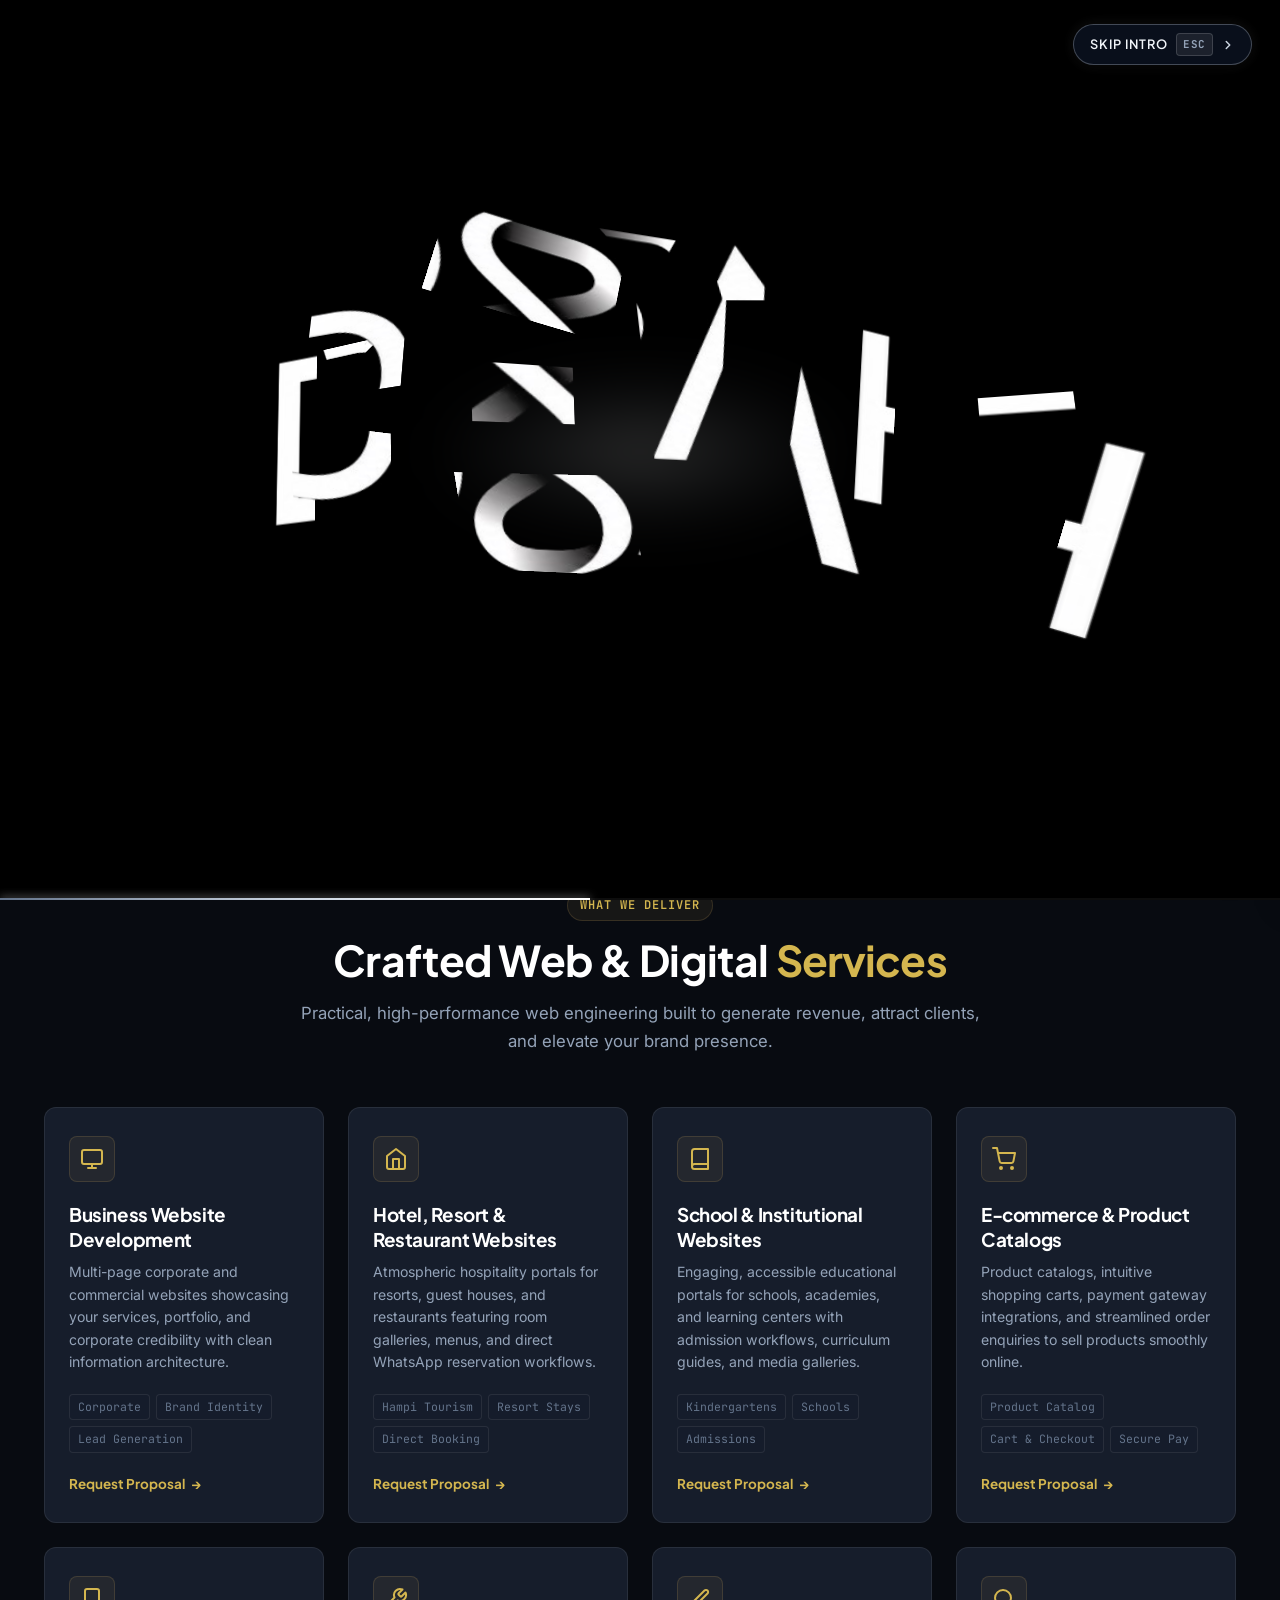
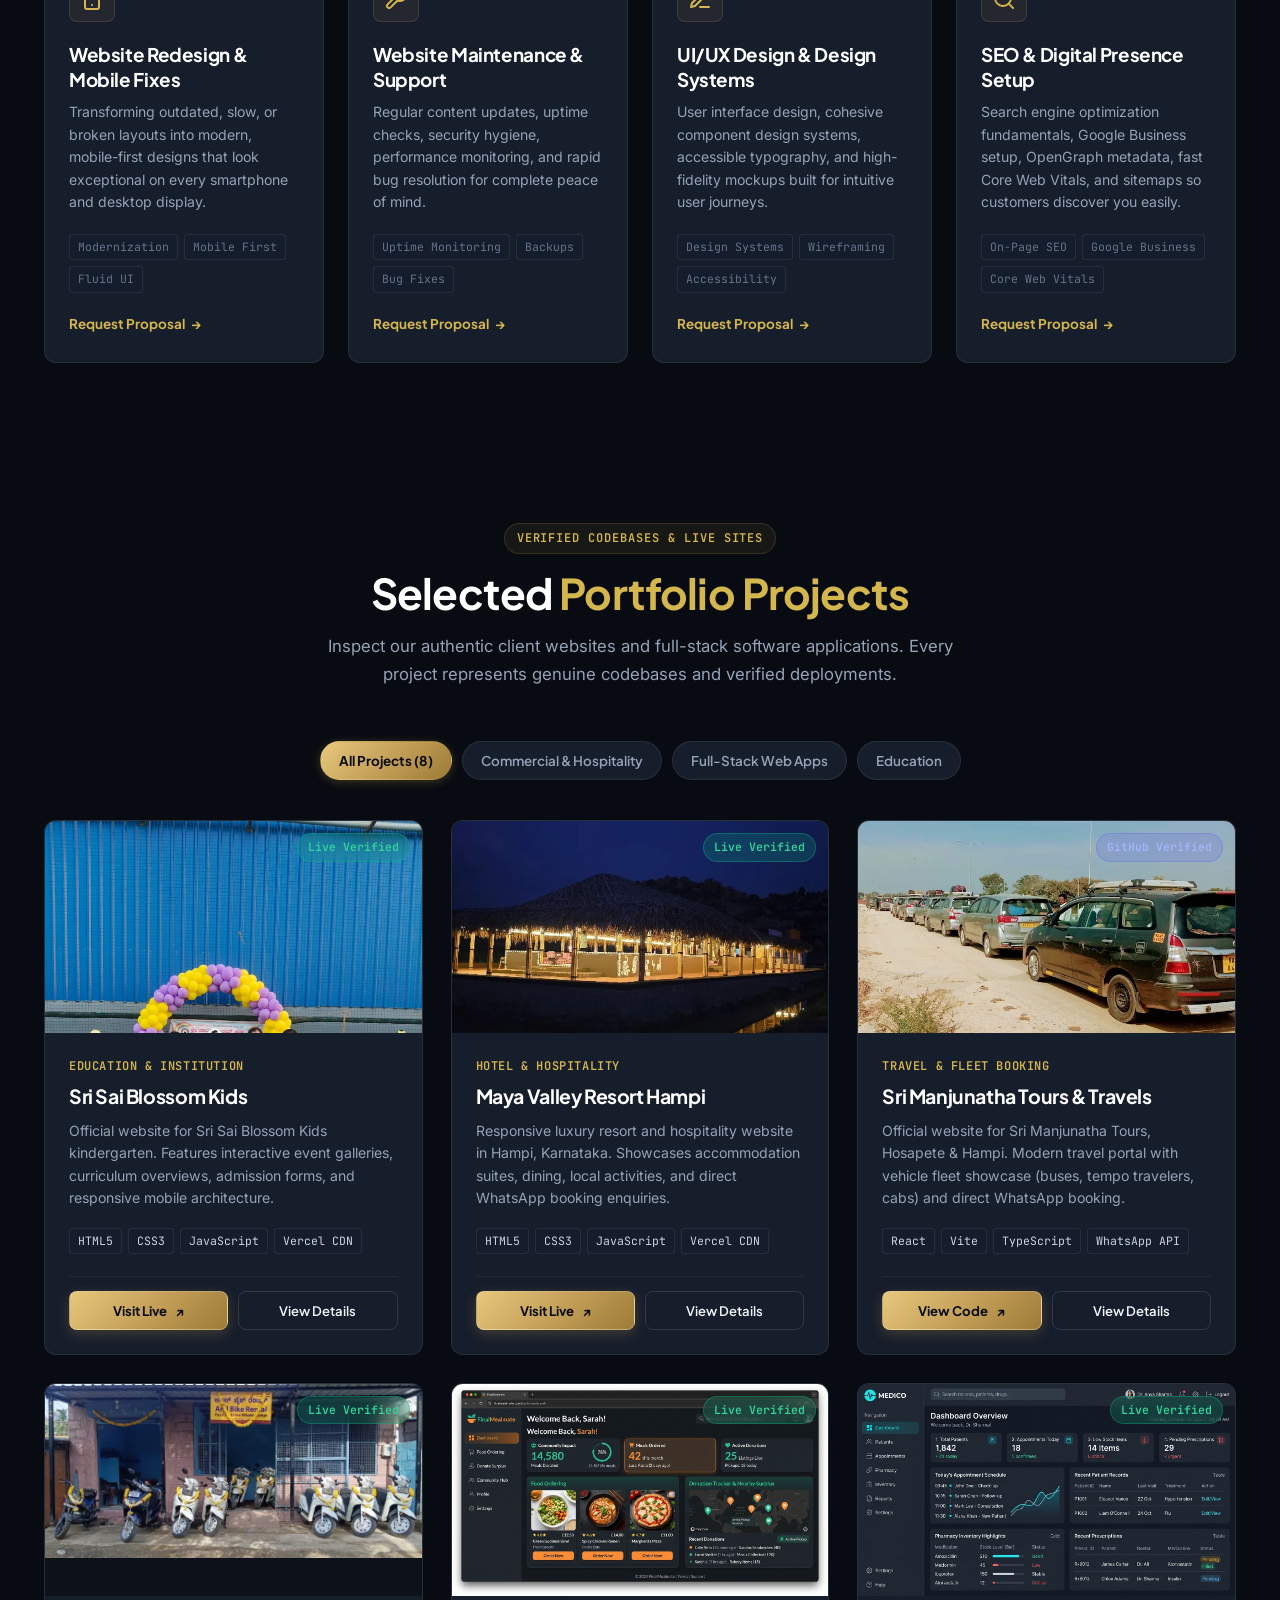
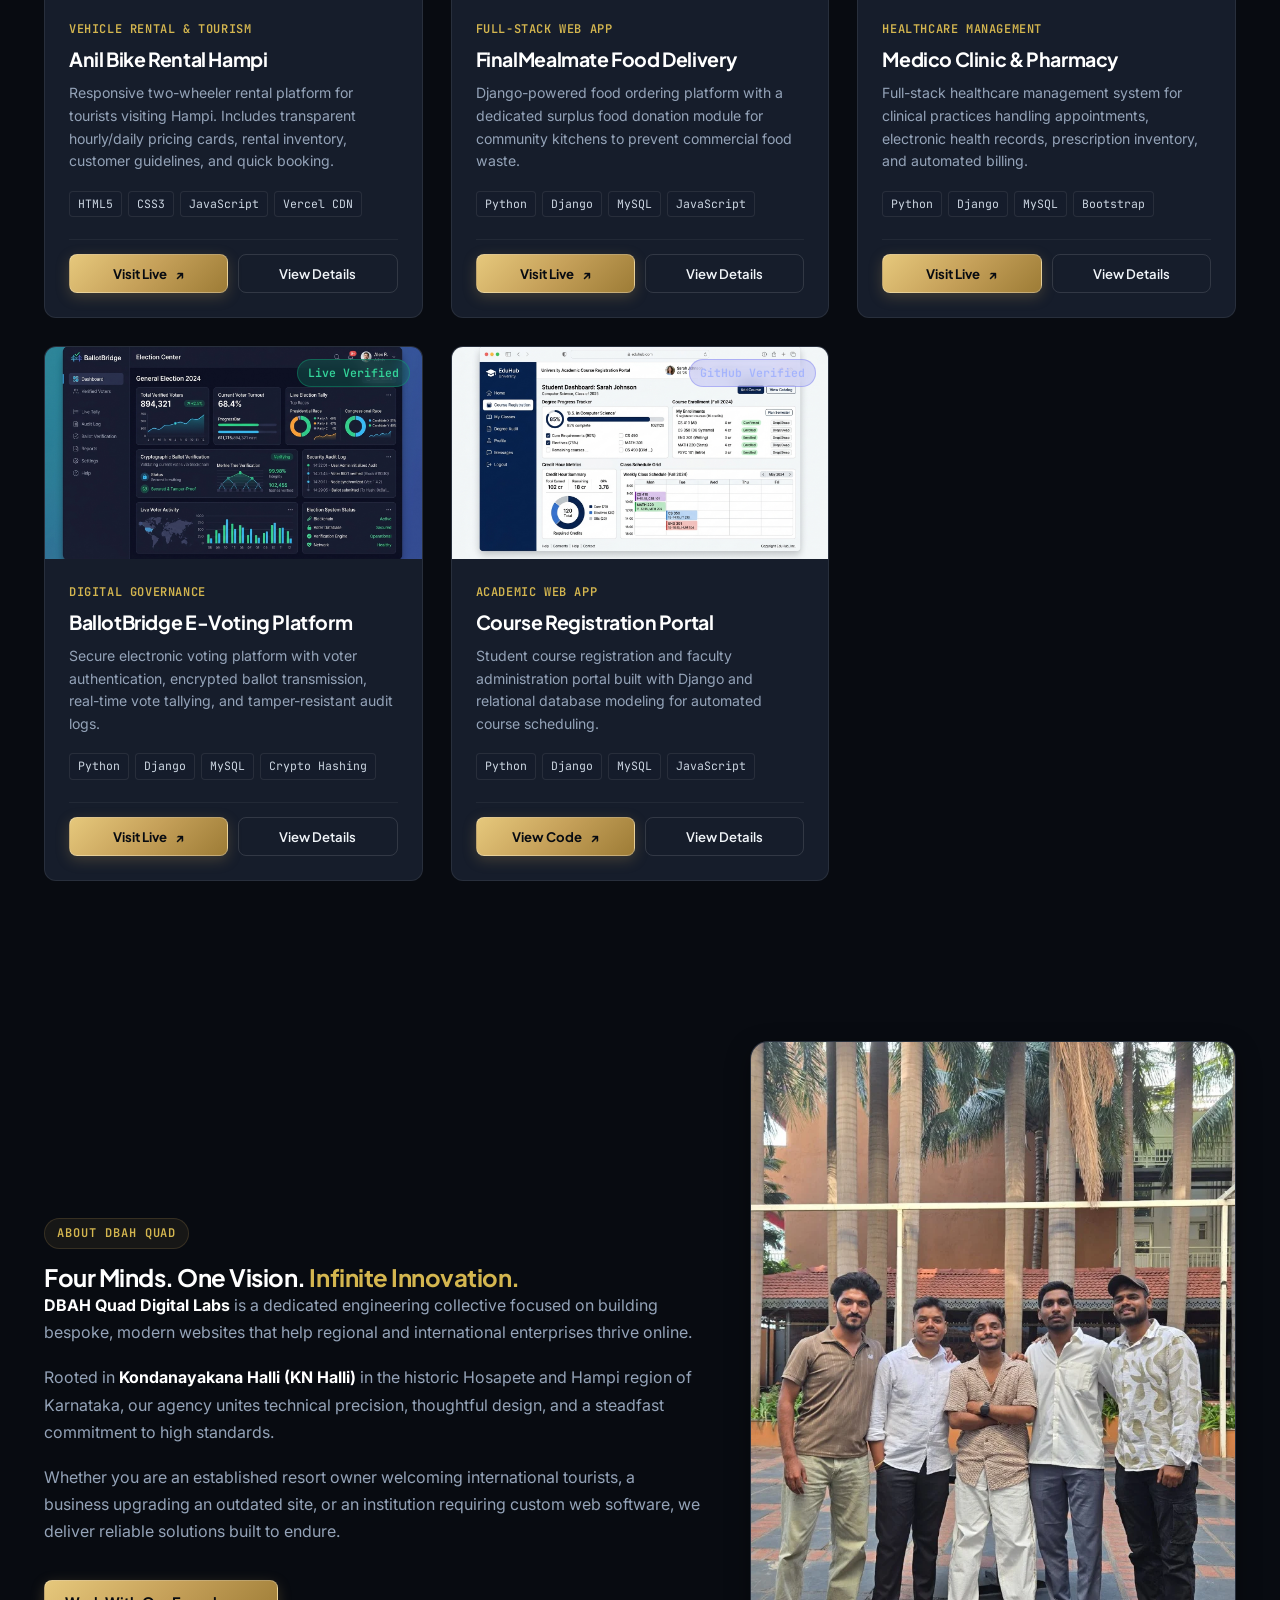
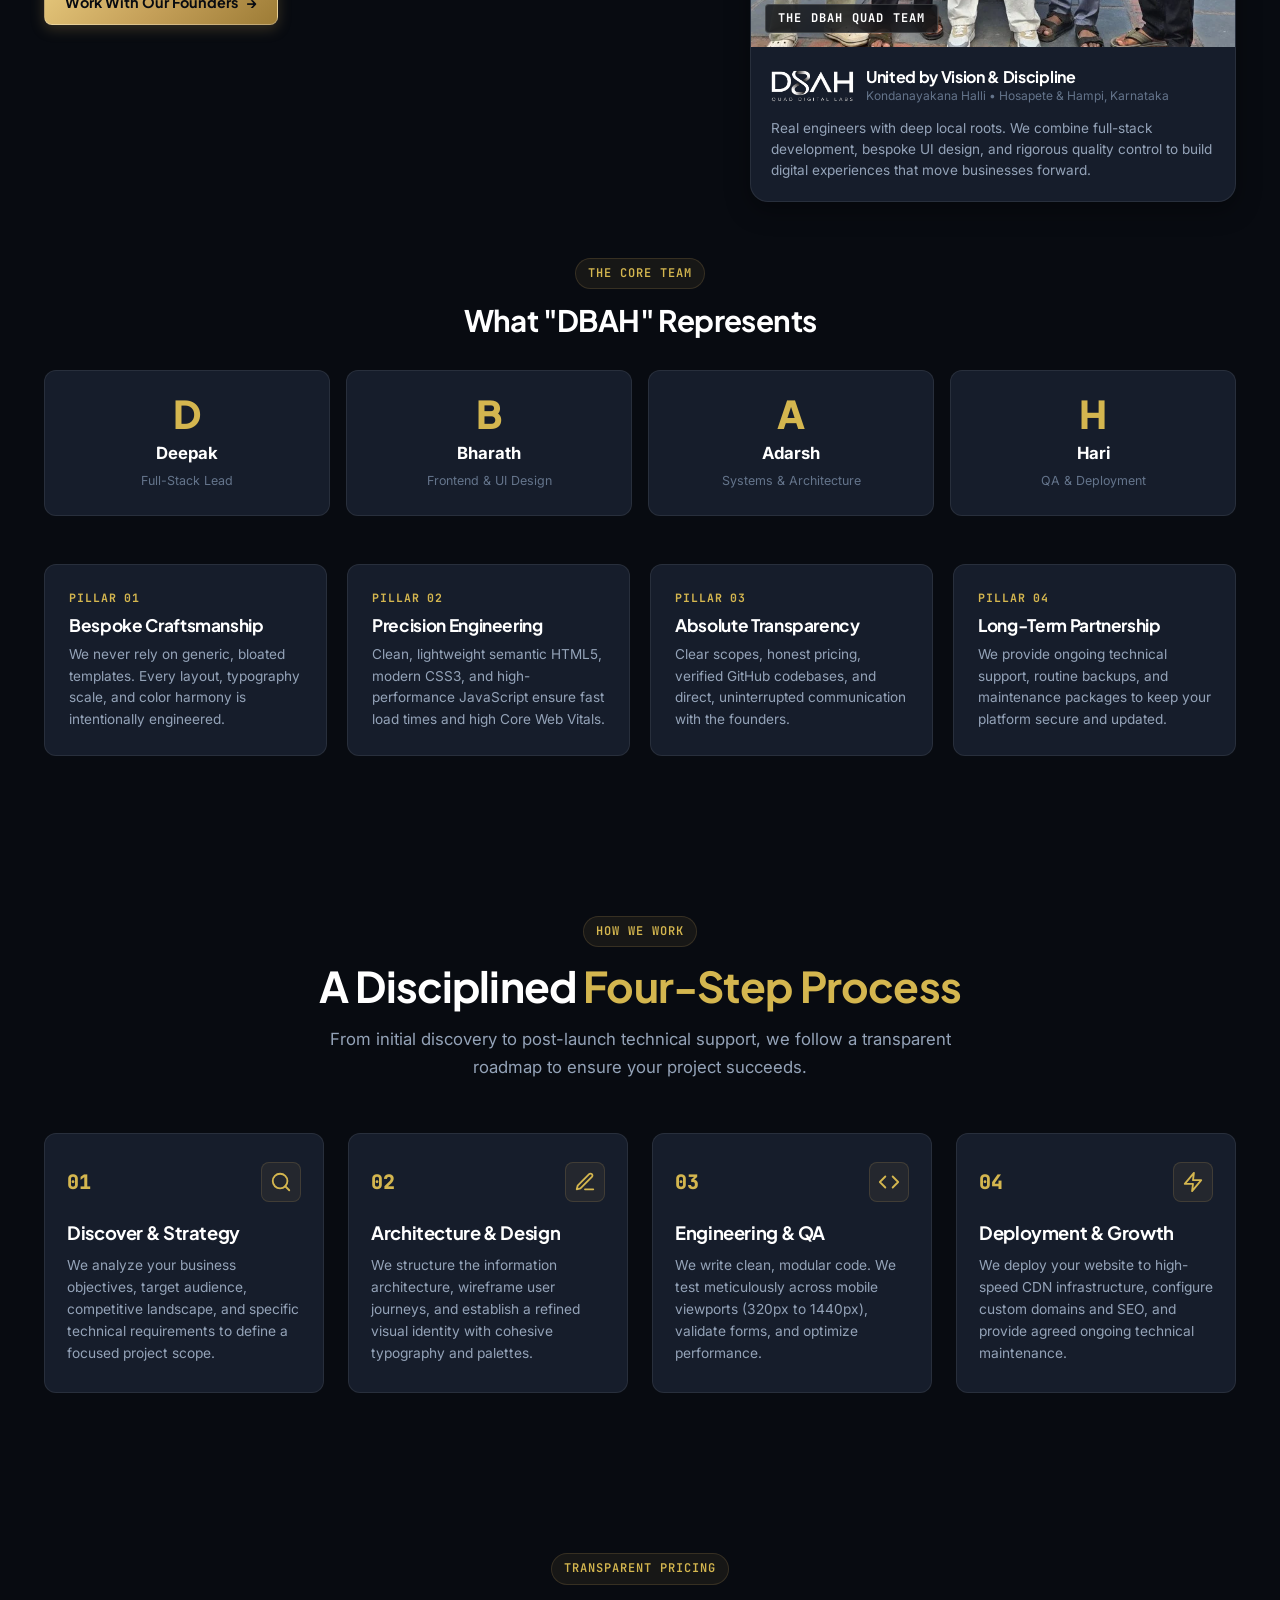
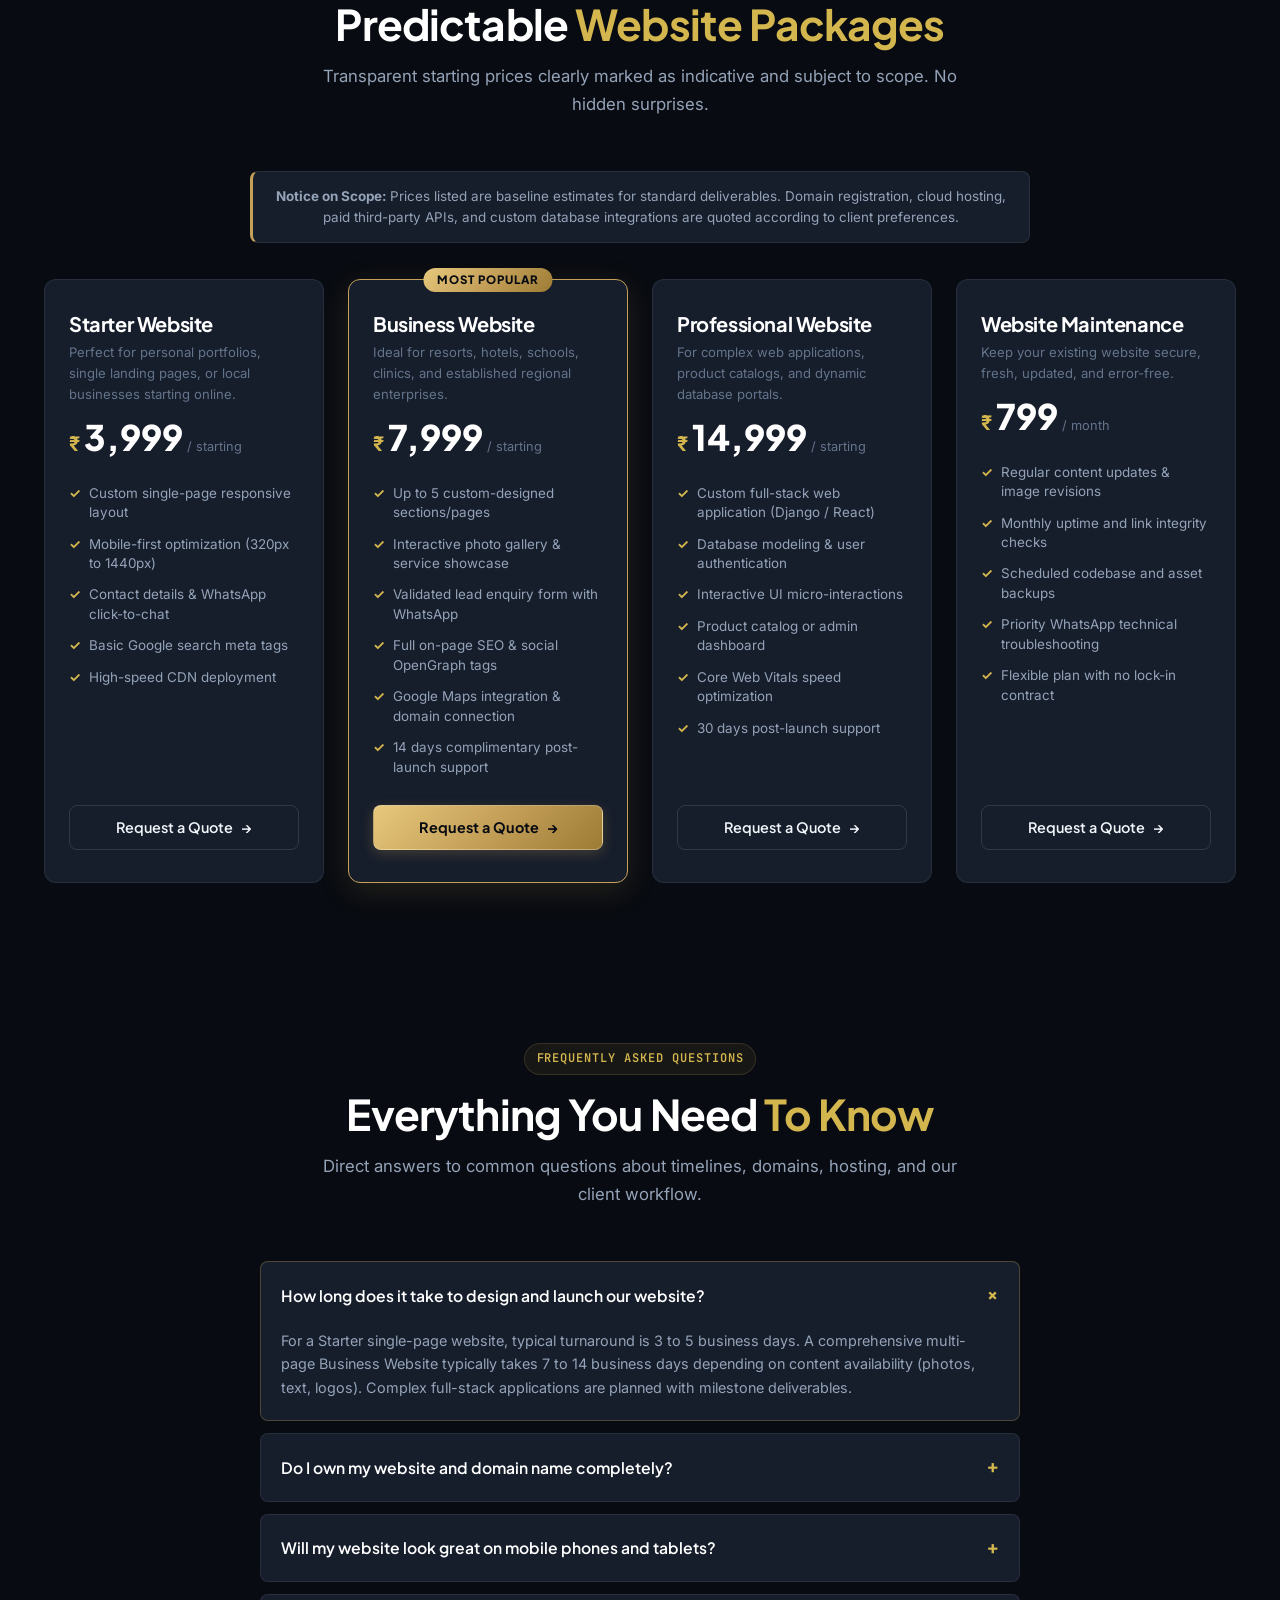
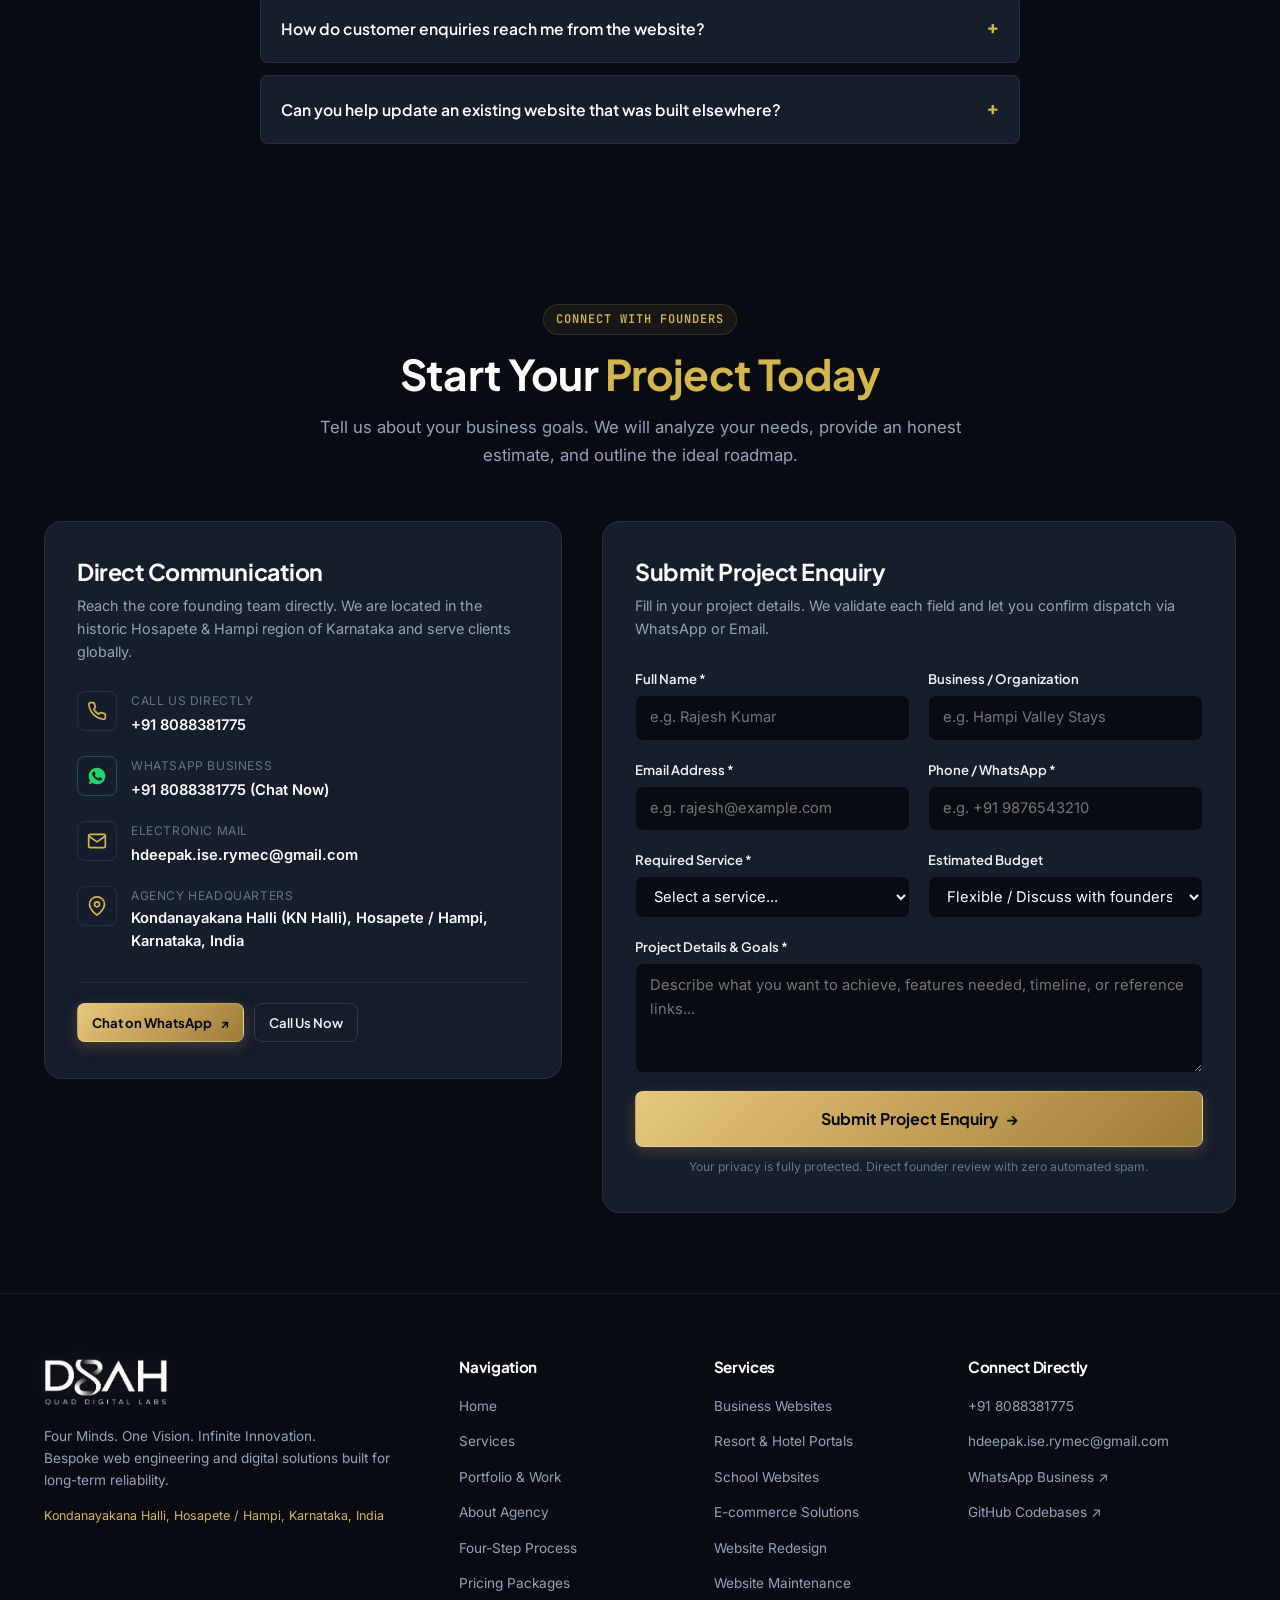
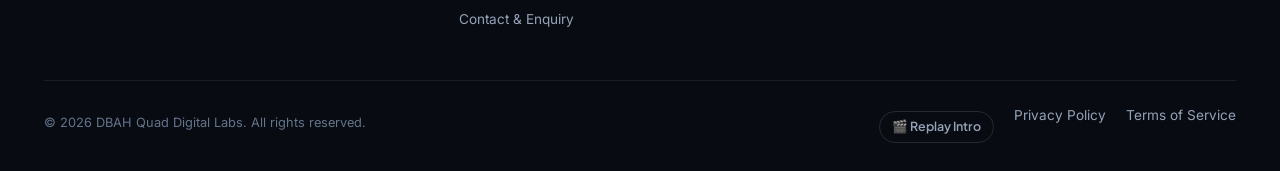
==== commit 89f58be0: "feat: Add cinematic typographic logo intro and update website branding to official DBAH wordmark" ====
--- a/index.html
+++ b/index.html
@@ -23,13 +23,13 @@
   <meta property="og:url" content="https://dbah.vercel.app/">
   <meta property="og:title" content="DBAH Quad Digital Labs — Digital Agency &amp; Web Engineering">
   <meta property="og:description" content="Four Minds. One Vision. Infinite Innovation. Custom websites, hospitality portals, and web applications built with precision engineering.">
-  <meta property="og:image" content="assets/images/dbah-quad-logo.png">
+  <meta property="og:image" content="assets/images/dbah-wordmark-transparent.png">
 
   <!-- Twitter Meta -->
   <meta property="twitter:card" content="summary_large_image">
   <meta property="twitter:title" content="DBAH Quad Digital Labs">
   <meta property="twitter:description" content="Four Minds. One Vision. Infinite Innovation. Premium Web Development &amp; Digital Solutions.">
-  <meta property="twitter:image" content="assets/images/dbah-quad-logo.png">
+  <meta property="twitter:image" content="assets/images/dbah-wordmark-transparent.png">
 
   <!-- Favicon -->
   <link rel="icon" type="image/png" href="assets/images/favicon.png">
@@ -37,6 +37,11 @@
 
   <!-- Stylesheet -->
   <link rel="stylesheet" href="css/style.css">
+  <link rel="stylesheet" href="css/cinematic-intro.css">
+
+  <!-- Preload Official Scalable Vector Wordmark Assets -->
+  <link rel="preload" href="assets/images/dbah-wordmark.svg" as="image">
+  <link rel="preload" href="assets/images/dbah-wordmark-transparent.png" as="image">
 
   <!-- JSON-LD Structured Data for Professional Service -->
   <script type="application/ld+json">
@@ -44,7 +49,7 @@
     "@context": "https://schema.org",
     "@type": "ProfessionalService",
     "name": "DBAH Quad Digital Labs",
-    "image": "assets/images/dbah-quad-logo.png",
+    "image": "assets/images/dbah-wordmark-transparent.png",
     "description": "DBAH Quad Digital Labs delivers high-performance digital experiences, bespoke websites, and web software for businesses and institutions.",
     "telephone": "+91-8088381775",
     "email": "hdeepak.ise.rymec@gmail.com",
@@ -66,6 +71,58 @@
 </head>
 <body class="dark-theme">
 
+  <!-- ========================================================================
+       PREMIUM CINEMATIC LOGO INTRO (DBAH QUAD DIGITAL LABS)
+       Zero-Gravity 3D Motion Graphics, Metallic Geometry & Magnetic Assembly
+       ======================================================================== -->
+  <aside id="cinematic-intro" class="cinematic-intro" role="dialog" aria-modal="true" aria-label="DBAH Quad Digital Labs Cinematic Brand Reveal">
+    <!-- Zero Gravity Deep Space Ambient Canvas (Scanning Ray & Floating Dust) -->
+    <canvas id="intro-canvas" class="intro-canvas" aria-hidden="true"></canvas>
+
+    <!-- UI Overlay: Skip Intro Button -->
+    <div class="intro-controls">
+      <button id="intro-skip-btn" class="intro-skip-btn" type="button" aria-label="Skip brand intro">
+        <span class="skip-text">Skip Intro</span>
+        <span class="skip-key-hint">ESC</span>
+        <svg class="skip-arrow" width="14" height="14" viewBox="0 0 24 24" fill="none" stroke="currentColor" stroke-width="2.5" stroke-linecap="round" stroke-linejoin="round">
+          <polyline points="9 18 15 12 9 6"></polyline>
+        </svg>
+      </button>
+    </div>
+
+    <!-- 3D Cinematic Floating Stage -->
+    <div class="intro-stage-wrapper">
+      <div id="intro-stage" class="intro-stage">
+        <!-- Ambient Golden Backlight Glow behind Infinity Core -->
+        <div class="intro-ambient-glow" aria-hidden="true"></div>
+
+        <!-- 3D Geometric Fragments Layer (Phases 1-4) -->
+        <div id="intro-fragments-container" class="intro-fragments-container" aria-hidden="true">
+          <!-- 16 geometrically clipped metallic pieces dynamically rendered -->
+        </div>
+
+        <!-- Assembled Official Master Wordmark (Phases 4-6) -->
+        <div id="intro-assembled-wrap" class="intro-assembled-wrap">
+          <img src="assets/images/dbah-wordmark.svg" alt="DBAH Quad Digital Labs Official Typographic Wordmark" class="intro-wordmark-img">
+          <!-- Radiant Silver Light Sweep across Assembled Logo -->
+          <div class="intro-light-sweep" aria-hidden="true"></div>
+        </div>
+
+        <!-- Tagline: BUILDING DIGITAL EXPERIENCES (Phase 5) -->
+        <div id="intro-tagline-wrap" class="intro-tagline-wrap">
+          <div class="intro-tagline-line" aria-hidden="true"></div>
+          <span class="intro-tagline-text">BUILDING DIGITAL EXPERIENCES</span>
+          <div class="intro-tagline-line" aria-hidden="true"></div>
+        </div>
+      </div>
+    </div>
+
+    <!-- Minimal Subtle Silver Timeline Progress Track -->
+    <div class="intro-progress-track" aria-hidden="true">
+      <div id="intro-progress-fill" class="intro-progress-fill"></div>
+    </div>
+  </aside>
+
   <!-- Background Ambient Canvas -->
   <canvas id="particles-canvas" aria-hidden="true"></canvas>
 
@@ -74,16 +131,9 @@
        ======================================================================== -->
   <header class="site-header" id="site-header">
     <div class="header-inner container">
-      <!-- Brand Logo -->
+      <!-- Brand Scalable Typographic Wordmark -->
       <a href="#home" class="brand-link" aria-label="DBAH Quad Digital Labs Home">
-        <picture>
-          <source srcset="assets/images/dbah-quad-logo.webp" type="image/webp">
-          <img src="assets/images/dbah-quad-logo.png" alt="DBAH Quad Logo" class="brand-logo-img" width="38" height="38">
-        </picture>
-        <div class="brand-text">
-          <span class="brand-title">DBAH QUAD</span>
-          <span class="brand-subtitle">DIGITAL LABS</span>
-        </div>
+        <img src="assets/images/dbah-wordmark.svg" alt="DBAH Quad Digital Labs" class="brand-wordmark-img" width="168" height="65">
       </a>
 
       <!-- Desktop Navigation Menu -->
@@ -173,11 +223,7 @@
   <aside class="mobile-nav" id="mobile-nav-drawer" aria-label="Mobile Navigation Drawer">
     <div class="mobile-nav-header">
       <div class="mobile-nav-brand">
-        <img src="assets/images/dbah-quad-logo.png" alt="DBAH Quad Logo" class="mobile-nav-logo" width="34" height="34">
-        <div class="mobile-nav-brand-text">
-          <span class="brand-title">DBAH QUAD</span>
-          <span class="brand-subtitle">DIGITAL LABS</span>
-        </div>
+        <img src="assets/images/dbah-wordmark.svg" alt="DBAH Quad Digital Labs" class="mobile-nav-wordmark" width="140" height="54">
       </div>
       <button class="mobile-nav-close-btn" id="mobile-nav-close-btn" aria-label="Close Menu" type="button">✕</button>
     </div>
@@ -289,10 +335,7 @@
           <div class="emblem-card" id="emblem-card">
             <div class="emblem-glow-orbit"></div>
             <div class="emblem-display-wrap">
-              <picture>
-                <source srcset="assets/images/dbah-quad-logo.webp" type="image/webp">
-                <img src="assets/images/dbah-quad-logo.png" alt="Official DBAH Quad Digital Labs Emblem" class="emblem-image" width="220" height="220" fetchpriority="high">
-              </picture>
+              <img src="assets/images/dbah-wordmark.svg" alt="Official DBAH Quad Digital Labs Wordmark" class="emblem-image emblem-wordmark-img" width="280" height="108" fetchpriority="high">
             </div>
 
             <div class="floating-badge floating-badge-top">
@@ -723,7 +766,7 @@
               </div>
               <div class="team-showcase-caption">
                 <div class="team-caption-header">
-                  <img src="assets/images/dbah-quad-logo.png" alt="DBAH Quad Emblem" class="team-caption-logo" width="38" height="38" loading="lazy">
+                  <img src="assets/images/dbah-wordmark.svg" alt="DBAH Quad Emblem" class="team-caption-wordmark" width="100" height="38" loading="lazy">
                   <div>
                     <h4 class="team-caption-title">United by Vision &amp; Discipline</h4>
                     <p class="team-caption-subtitle">Kondanayakana Halli • Hosapete &amp; Hampi, Karnataka</p>
@@ -1216,14 +1259,7 @@
         <!-- Brand Info -->
         <div class="footer-brand">
           <div class="footer-logo-wrap">
-            <picture>
-              <source srcset="assets/images/dbah-quad-logo.webp" type="image/webp">
-              <img src="assets/images/dbah-quad-logo.png" alt="DBAH Quad Emblem" class="footer-logo-img" width="40" height="40" loading="lazy">
-            </picture>
-            <div>
-              <span class="footer-brand-title">DBAH QUAD</span>
-              <div class="footer-tagline">DIGITAL LABS</div>
-            </div>
+            <img src="assets/images/dbah-wordmark.svg" alt="DBAH Quad Digital Labs" class="footer-wordmark-img" width="170" height="65" loading="lazy">
           </div>
           <p class="footer-desc">
             Four Minds. One Vision. Infinite Innovation.<br>
@@ -1279,6 +1315,7 @@
           © <span id="current-year">2026</span> DBAH Quad Digital Labs. All rights reserved.
         </div>
         <div class="footer-legal-links">
+          <button class="footer-replay-btn" id="footer-replay-intro-btn" type="button" aria-label="Replay Cinematic Intro">🎬 Replay Intro</button>
           <a href="#" class="footer-link" id="open-privacy">Privacy Policy</a>
           <a href="#" class="footer-link" id="open-terms">Terms of Service</a>
         </div>
@@ -1427,6 +1464,9 @@
     }
   </script>
 
+  <!-- Cinematic Intro Controller -->
+  <script src="js/cinematic-intro.js"></script>
+
   <!-- Main JavaScript File -->
   <script src="js/main.js" defer></script>
 </body>
--- a/css/style.css
+++ b/css/style.css
@@ -359,6 +359,64 @@
   align-items: center;
   gap: 12px;
   flex-shrink: 0;
+  text-decoration: none;
+}
+
+/* Scalable Vector Typographic Brand Wordmark */
+.brand-wordmark-img {
+  height: 42px;
+  width: auto;
+  max-width: 175px;
+  object-fit: contain;
+  display: block;
+  filter: drop-shadow(0 0 12px rgba(255, 255, 255, 0.15));
+  transition: transform var(--transition-fast), filter var(--transition-fast);
+}
+
+.brand-link:hover .brand-wordmark-img {
+  transform: scale(1.03);
+  filter: drop-shadow(0 0 18px rgba(255, 255, 255, 0.35));
+}
+
+.mobile-nav-wordmark {
+  height: 38px;
+  width: auto;
+  max-width: 155px;
+  object-fit: contain;
+  display: block;
+  filter: drop-shadow(0 0 10px rgba(255, 255, 255, 0.15));
+}
+
+.emblem-wordmark-img {
+  width: 100%;
+  max-width: 280px;
+  height: auto;
+  object-fit: contain;
+  display: block;
+  filter: drop-shadow(0 0 25px rgba(255, 255, 255, 0.2));
+  transition: transform var(--transition-normal);
+}
+
+.emblem-card:hover .emblem-wordmark-img {
+  transform: scale(1.04);
+}
+
+.footer-wordmark-img {
+  height: 48px;
+  width: auto;
+  max-width: 180px;
+  object-fit: contain;
+  display: block;
+  margin-bottom: 6px;
+  filter: drop-shadow(0 0 12px rgba(255, 255, 255, 0.1));
+}
+
+.team-caption-wordmark {
+  height: 32px;
+  width: auto;
+  max-width: 120px;
+  object-fit: contain;
+  display: block;
 }
 
 .brand-logo-img {
@@ -2329,6 +2387,11 @@
     height: 38px;
   }
 
+  .brand-wordmark-img {
+    height: 35px;
+    max-width: 140px;
+  }
+
   .brand-logo-img {
     width: 34px;
     height: 34px;
@@ -2479,6 +2542,11 @@
     padding-right: 14px;
   }
 
+  .brand-wordmark-img {
+    height: 30px;
+    max-width: 120px;
+  }
+
   .brand-logo-img {
     width: 32px;
     height: 32px;
--- a/css/cinematic-intro.css
+++ b/css/cinematic-intro.css
@@ -0,0 +1,537 @@
+/**
+ * DBAH QUAD DIGITAL LABS — PREMIUM CINEMATIC TYPOGRAPHIC LOGO INTRO
+ * High-End 3D Zero-Gravity Motion Graphics & Vector Wordmark Reveal
+ * Visual Identity: DBAH QUAD DIGITAL LABS
+ * Featuring: Distinctive Infinity-Style Ribbon B & Geometric Typography
+ * Tagline: BUILDING DIGITAL EXPERIENCES
+ */
+
+/* ==========================================================================
+   1. CINEMATIC OVERLAY CONTAINER
+   ========================================================================== */
+.cinematic-intro {
+  position: fixed;
+  top: 0;
+  left: 0;
+  width: 100vw;
+  height: 100vh;
+  height: 100dvh;
+  background: #000000;
+  z-index: 999999;
+  display: flex;
+  align-items: center;
+  justify-content: center;
+  overflow: hidden;
+  opacity: 1;
+  visibility: visible;
+  transition: opacity 1.0s cubic-bezier(0.4, 0, 0.2, 1),
+              visibility 1.0s cubic-bezier(0.4, 0, 0.2, 1);
+  will-change: opacity, transform;
+  pointer-events: all;
+  user-select: none;
+  -webkit-user-select: none;
+}
+
+.cinematic-intro.intro-hidden {
+  opacity: 0 !important;
+  visibility: hidden !important;
+  pointer-events: none !important;
+}
+
+.cinematic-intro.intro-fade-fast {
+  transition: opacity 0.35s ease-out, visibility 0.35s ease-out !important;
+}
+
+/* ==========================================================================
+   2. CANVAS (SILVER LIGHT SWEEPS & ZERO-G PARTICLES)
+   ========================================================================== */
+.intro-canvas {
+  position: absolute;
+  top: 0;
+  left: 0;
+  width: 100%;
+  height: 100%;
+  z-index: 1;
+  pointer-events: none;
+}
+
+/* ==========================================================================
+   3. CONTROLS (SKIP INTRO & PROGRESS BAR)
+   ========================================================================== */
+.intro-controls {
+  position: absolute;
+  top: max(24px, env(safe-area-inset-top, 24px));
+  right: max(28px, env(safe-area-inset-right, 28px));
+  z-index: 20;
+  display: flex;
+  align-items: center;
+  gap: 12px;
+}
+
+.intro-skip-btn {
+  display: inline-flex;
+  align-items: center;
+  gap: 8px;
+  background: rgba(15, 23, 42, 0.65);
+  backdrop-filter: blur(12px);
+  -webkit-backdrop-filter: blur(12px);
+  border: 1px solid rgba(203, 213, 225, 0.3);
+  color: #f1f5f9;
+  font-family: 'Plus Jakarta Sans', system-ui, -apple-system, sans-serif;
+  font-size: 0.8rem;
+  font-weight: 600;
+  letter-spacing: 0.08em;
+  text-transform: uppercase;
+  padding: 8px 16px;
+  border-radius: 9999px;
+  cursor: pointer;
+  box-shadow: 0 4px 20px rgba(0, 0, 0, 0.6), 0 0 15px rgba(255, 255, 255, 0.08);
+  transition: all 0.25s cubic-bezier(0.16, 1, 0.3, 1);
+  outline: none;
+}
+
+.intro-skip-btn:hover {
+  background: rgba(255, 255, 255, 0.12);
+  border-color: rgba(255, 255, 255, 0.7);
+  color: #ffffff;
+  box-shadow: 0 6px 24px rgba(0, 0, 0, 0.8), 0 0 20px rgba(255, 255, 255, 0.25);
+  transform: translateY(-1px);
+}
+
+.intro-skip-btn:focus-visible {
+  border-color: #ffffff;
+  box-shadow: 0 0 0 3px rgba(255, 255, 255, 0.3);
+}
+
+.skip-key-hint {
+  font-family: 'JetBrains Mono', monospace;
+  font-size: 0.68rem;
+  font-weight: 700;
+  color: #94a3b8;
+  background: rgba(255, 255, 255, 0.08);
+  border: 1px solid rgba(255, 255, 255, 0.15);
+  padding: 2px 6px;
+  border-radius: 4px;
+  letter-spacing: 0.05em;
+  transition: color 0.25s ease;
+}
+
+.intro-skip-btn:hover .skip-key-hint {
+  color: #ffffff;
+  border-color: rgba(255, 255, 255, 0.4);
+}
+
+.skip-arrow {
+  transition: transform 0.25s ease;
+  color: #cbd5e1;
+}
+
+.intro-skip-btn:hover .skip-arrow {
+  transform: translateX(2px);
+  color: #ffffff;
+}
+
+/* Minimal Subtle Silver Progress Bar Track */
+.intro-progress-track {
+  position: absolute;
+  bottom: 0;
+  left: 0;
+  width: 100%;
+  height: 2px;
+  background: rgba(255, 255, 255, 0.05);
+  z-index: 20;
+}
+
+.intro-progress-fill {
+  width: 0%;
+  height: 100%;
+  background: linear-gradient(90deg, #64748b, #cbd5e1, #ffffff);
+  box-shadow: 0 0 8px rgba(255, 255, 255, 0.8);
+  transition: width 0.1s linear;
+}
+
+/* ==========================================================================
+   4. 3D CINEMATIC STAGE & PERSPECTIVE
+   ========================================================================== */
+.intro-stage-wrapper {
+  position: relative;
+  z-index: 10;
+  width: min(90vw, 680px);
+  aspect-ratio: 610 / 235;
+  display: flex;
+  align-items: center;
+  justify-content: center;
+  perspective: 1200px;
+  -webkit-perspective: 1200px;
+}
+
+.intro-stage {
+  position: relative;
+  width: 100%;
+  height: 100%;
+  transform-style: preserve-3d;
+  -webkit-transform-style: preserve-3d;
+  display: flex;
+  align-items: center;
+  justify-content: center;
+  transition: transform 1.2s cubic-bezier(0.16, 1, 0.3, 1);
+}
+
+/* Ambient Backlight Glow */
+.intro-ambient-glow {
+  position: absolute;
+  top: 50%;
+  left: 50%;
+  width: 60%;
+  height: 60%;
+  transform: translate(-50%, -50%) translateZ(-40px);
+  background: radial-gradient(ellipse at center, rgba(255, 255, 255, 0.18) 0%, rgba(203, 213, 225, 0.08) 40%, transparent 75%);
+  filter: blur(28px);
+  opacity: 0;
+  transition: opacity 1.2s ease-out;
+  pointer-events: none;
+}
+
+.intro-ambient-glow.active {
+  opacity: 1;
+}
+
+/* ==========================================================================
+   5. 3D FRAGMENTS CONTAINER & FRAGMENT GEOMETRY (TRANSPARENT WORDMARK)
+   ========================================================================== */
+.intro-fragments-container {
+  position: absolute;
+  inset: 0;
+  transform-style: preserve-3d;
+  -webkit-transform-style: preserve-3d;
+  pointer-events: none;
+  opacity: 1;
+  transition: opacity 0.6s ease;
+}
+
+.intro-fragment {
+  position: absolute;
+  inset: 0;
+  background-image: url('../assets/images/dbah-wordmark-transparent.png');
+  background-size: 100% 100%;
+  background-repeat: no-repeat;
+  background-position: center;
+  transform-style: preserve-3d;
+  -webkit-transform-style: preserve-3d;
+  backface-visibility: hidden;
+  -webkit-backface-visibility: hidden;
+  will-change: transform, filter, opacity;
+  transform: translate3d(0, 0, 0) rotateX(0deg) rotateY(0deg) rotateZ(0deg) scale(1);
+  transition: transform 0.08s linear;
+}
+
+/* Dynamic Silver Metallic Specular Highlight Overlay */
+.intro-fragment::after {
+  content: '';
+  position: absolute;
+  inset: 0;
+  background: linear-gradient(135deg, rgba(255, 255, 255, 0.45) 0%, rgba(203, 213, 225, 0.2) 40%, transparent 70%);
+  opacity: 0;
+  transition: opacity 0.5s ease;
+  pointer-events: none;
+  mix-blend-mode: overlay;
+}
+
+.intro-fragment.shimmer::after {
+  opacity: 1;
+}
+
+/* Geometric Polygon Clip-Paths for Authentic DBAH Typographic Wordmark */
+/* 1. Letter D Vertical Spine */
+.frag-d-spine {
+  clip-path: polygon(0% 3%, 8% 3%, 8% 77%, 0% 77%);
+  -webkit-clip-path: polygon(0% 3%, 8% 3%, 8% 77%, 0% 77%);
+}
+
+/* 2. Letter D Upper Arch */
+.frag-d-arch-top {
+  clip-path: polygon(8% 3%, 22.8% 3%, 22.8% 40%, 8% 40%);
+  -webkit-clip-path: polygon(8% 3%, 22.8% 3%, 22.8% 40%, 8% 40%);
+}
+
+/* 3. Letter D Lower Arch */
+.frag-d-arch-bot {
+  clip-path: polygon(8% 40%, 22.8% 40%, 22.8% 77%, 8% 77%);
+  -webkit-clip-path: polygon(8% 40%, 22.8% 40%, 22.8% 77%, 8% 77%);
+}
+
+/* 4. Distinctive Infinity B Upper Ribbon Loop */
+.frag-b-top-loop {
+  clip-path: polygon(22.8% 3%, 46.5% 3%, 46.5% 42%, 22.8% 42%);
+  -webkit-clip-path: polygon(22.8% 3%, 46.5% 3%, 46.5% 42%, 22.8% 42%);
+}
+
+/* 5. Distinctive Infinity B Lower Ribbon Loop */
+.frag-b-bot-loop {
+  clip-path: polygon(22.8% 42%, 46.5% 42%, 46.5% 77%, 22.8% 77%);
+  -webkit-clip-path: polygon(22.8% 42%, 46.5% 42%, 46.5% 77%, 22.8% 77%);
+}
+
+/* 6. Distinctive Infinity B Central Twist Crossing Node */
+.frag-b-twist-core {
+  clip-path: polygon(28.5% 33%, 41.5% 33%, 41.5% 49%, 28.5% 49%);
+  -webkit-clip-path: polygon(28.5% 33%, 41.5% 33%, 41.5% 49%, 28.5% 49%);
+}
+
+/* 7. Lambda A Left Diagonal Beam */
+.frag-a-left-beam {
+  clip-path: polygon(46.5% 3%, 60.5% 3%, 55% 77%, 46.5% 77%);
+  -webkit-clip-path: polygon(46.5% 3%, 60.5% 3%, 55% 77%, 46.5% 77%);
+}
+
+/* 8. Lambda A Right Diagonal Beam */
+.frag-a-right-beam {
+  clip-path: polygon(60.5% 3%, 73.8% 3%, 73.8% 77%, 62.5% 77%);
+  -webkit-clip-path: polygon(60.5% 3%, 73.8% 3%, 73.8% 77%, 62.5% 77%);
+}
+
+/* 9. Lambda A Apex Peak */
+.frag-a-apex {
+  clip-path: polygon(56% 3%, 64.5% 3%, 63% 26%, 57.5% 26%);
+  -webkit-clip-path: polygon(56% 3%, 64.5% 3%, 63% 26%, 57.5% 26%);
+}
+
+/* 10. Letter H Left Vertical Stem */
+.frag-h-left-stem {
+  clip-path: polygon(74.5% 3%, 81.5% 3%, 81.5% 77%, 74.5% 77%);
+  -webkit-clip-path: polygon(74.5% 3%, 81.5% 3%, 81.5% 77%, 74.5% 77%);
+}
+
+/* 11. Letter H Horizontal Crossbar */
+.frag-h-crossbar {
+  clip-path: polygon(81.5% 36%, 92.5% 36%, 92.5% 46%, 81.5% 46%);
+  -webkit-clip-path: polygon(81.5% 36%, 92.5% 36%, 92.5% 46%, 81.5% 46%);
+}
+
+/* 12. Letter H Right Vertical Stem */
+.frag-h-right-stem {
+  clip-path: polygon(92.5% 3%, 99.8% 3%, 99.8% 77%, 92.5% 77%);
+  -webkit-clip-path: polygon(92.5% 3%, 99.8% 3%, 99.8% 77%, 92.5% 77%);
+}
+
+/* 13. Metallic Silver Shard Alpha */
+.frag-shard-silver-1 {
+  clip-path: polygon(4% 8%, 16% 8%, 10% 28%);
+  -webkit-clip-path: polygon(4% 8%, 16% 8%, 10% 28%);
+}
+
+/* 14. Metallic Silver Shard Beta */
+.frag-shard-silver-2 {
+  clip-path: polygon(32% 10%, 44% 10%, 38% 28%);
+  -webkit-clip-path: polygon(32% 10%, 44% 10%, 38% 28%);
+}
+
+/* ==========================================================================
+   6. ASSEMBLED REVEAL & SILVER LIGHT SWEEP (PHASES 4-6)
+   ========================================================================== */
+.intro-assembled-wrap {
+  position: absolute;
+  inset: 0;
+  display: flex;
+  align-items: center;
+  justify-content: center;
+  opacity: 0;
+  pointer-events: none;
+  transition: opacity 0.5s ease-out;
+  transform: translateZ(0);
+}
+
+.intro-assembled-wrap.visible {
+  opacity: 1;
+}
+
+.intro-wordmark-img {
+  width: 100%;
+  height: 100%;
+  object-fit: contain;
+  display: block;
+  filter: drop-shadow(0 0 30px rgba(255, 255, 255, 0.22));
+}
+
+/* Radiant Silver Light Sweep Across Master Wordmark */
+.intro-light-sweep {
+  position: absolute;
+  top: 0;
+  left: -120%;
+  width: 75%;
+  height: 100%;
+  background: linear-gradient(
+    105deg,
+    transparent 0%,
+    rgba(255, 255, 255, 0.08) 25%,
+    rgba(255, 255, 255, 0.8) 48%,
+    #ffffff 50%,
+    rgba(255, 255, 255, 0.8) 52%,
+    rgba(255, 255, 255, 0.08) 75%,
+    transparent 100%
+  );
+  transform: skewX(-20deg);
+  pointer-events: none;
+  opacity: 0;
+}
+
+.intro-light-sweep.sweeping {
+  opacity: 1;
+  animation: introSilverSweep 1.2s cubic-bezier(0.16, 1, 0.3, 1) forwards;
+}
+
+@keyframes introSilverSweep {
+  0% {
+    left: -100%;
+    opacity: 0;
+  }
+  20% {
+    opacity: 1;
+  }
+  80% {
+    opacity: 1;
+  }
+  100% {
+    left: 140%;
+    opacity: 0;
+  }
+}
+
+/* ==========================================================================
+   7. BRAND TAGLINE: BUILDING DIGITAL EXPERIENCES (PHASE 5)
+   ========================================================================== */
+.intro-tagline-wrap {
+  position: absolute;
+  bottom: -48px;
+  left: 50%;
+  transform: translateX(-50%) translateY(14px);
+  display: flex;
+  align-items: center;
+  justify-content: center;
+  gap: 16px;
+  width: 100%;
+  max-width: 640px;
+  opacity: 0;
+  pointer-events: none;
+  transition: opacity 0.8s cubic-bezier(0.16, 1, 0.3, 1),
+              transform 0.8s cubic-bezier(0.16, 1, 0.3, 1);
+  z-index: 15;
+}
+
+.intro-tagline-wrap.revealed {
+  opacity: 1;
+  transform: translateX(-50%) translateY(0);
+}
+
+.intro-tagline-line {
+  flex: 1;
+  height: 1px;
+  background: linear-gradient(90deg, transparent, rgba(203, 213, 225, 0.6), transparent);
+}
+
+.intro-tagline-text {
+  font-family: 'Plus Jakarta Sans', system-ui, -apple-system, sans-serif;
+  font-size: clamp(0.72rem, 1.8vw, 0.94rem);
+  font-weight: 700;
+  letter-spacing: clamp(0.2em, 1.2vw, 0.38em);
+  text-transform: uppercase;
+  color: #f8fafc;
+  text-shadow: 0 0 16px rgba(255, 255, 255, 0.4), 0 2px 4px rgba(0, 0, 0, 0.9);
+  white-space: nowrap;
+}
+
+/* Footer Replay Intro Button Link */
+.footer-replay-btn {
+  display: inline-flex;
+  align-items: center;
+  gap: 6px;
+  background: transparent;
+  border: 1px solid var(--border-elevated, #334155);
+  color: var(--text-secondary, #94a3b8);
+  font-family: var(--font-heading, sans-serif);
+  font-size: 0.78rem;
+  font-weight: 600;
+  padding: 5px 12px;
+  border-radius: 9999px;
+  cursor: pointer;
+  transition: all 0.25s ease;
+  margin-top: 6px;
+}
+
+.footer-replay-btn:hover {
+  border-color: #ffffff;
+  color: #ffffff;
+  background: rgba(255, 255, 255, 0.1);
+}
+
+/* ==========================================================================
+   8. MOBILE RESPONSIVENESS (320px, 360px, 390px, 430px, 768px, 1024px+)
+   ========================================================================== */
+@media (max-width: 768px) {
+  .intro-stage-wrapper {
+    width: 92vw;
+  }
+
+  .intro-controls {
+    top: max(16px, env(safe-area-inset-top, 16px));
+    right: max(16px, env(safe-area-inset-right, 16px));
+  }
+
+  .intro-skip-btn {
+    padding: 6px 12px;
+    font-size: 0.72rem;
+  }
+
+  .skip-key-hint {
+    display: none;
+  }
+
+  .intro-tagline-wrap {
+    bottom: -36px;
+    gap: 8px;
+    width: 95%;
+  }
+
+  .intro-tagline-text {
+    letter-spacing: 0.22em;
+    font-size: 0.68rem;
+  }
+}
+
+@media (max-width: 480px) {
+  .intro-stage-wrapper {
+    width: 95vw;
+  }
+
+  .intro-tagline-wrap {
+    bottom: -32px;
+  }
+
+  .intro-tagline-text {
+    letter-spacing: 0.16em;
+    font-size: 0.64rem;
+  }
+}
+
+/* ==========================================================================
+   9. ACCESSIBILITY: REDUCED MOTION PREFERENCE
+   ========================================================================== */
+@media (prefers-reduced-motion: reduce) {
+  .cinematic-intro {
+    transition: opacity 0.4s ease, visibility 0.4s ease !important;
+  }
+
+  .intro-fragment {
+    transition: none !important;
+    transform: none !important;
+  }
+
+  .intro-stage {
+    transition: none !important;
+    transform: none !important;
+  }
+
+  .intro-light-sweep {
+    animation: none !important;
+  }
+}
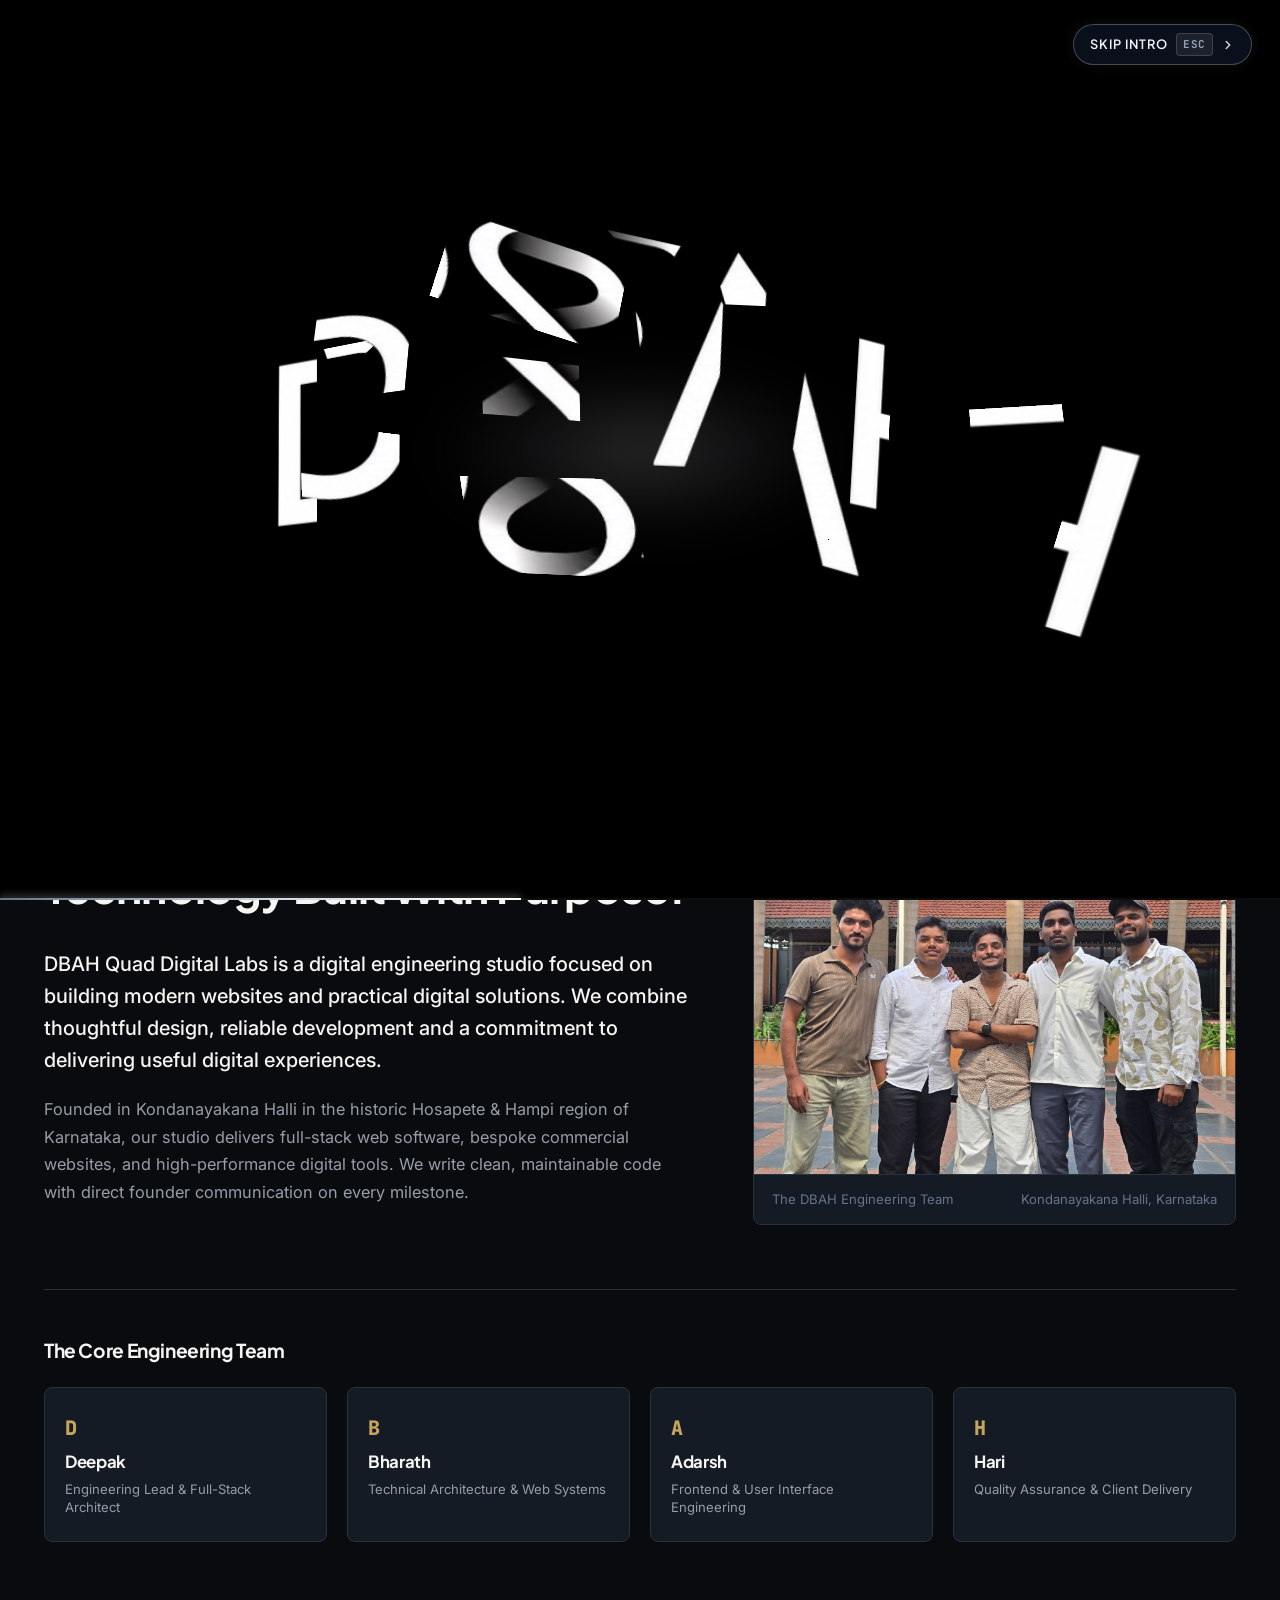
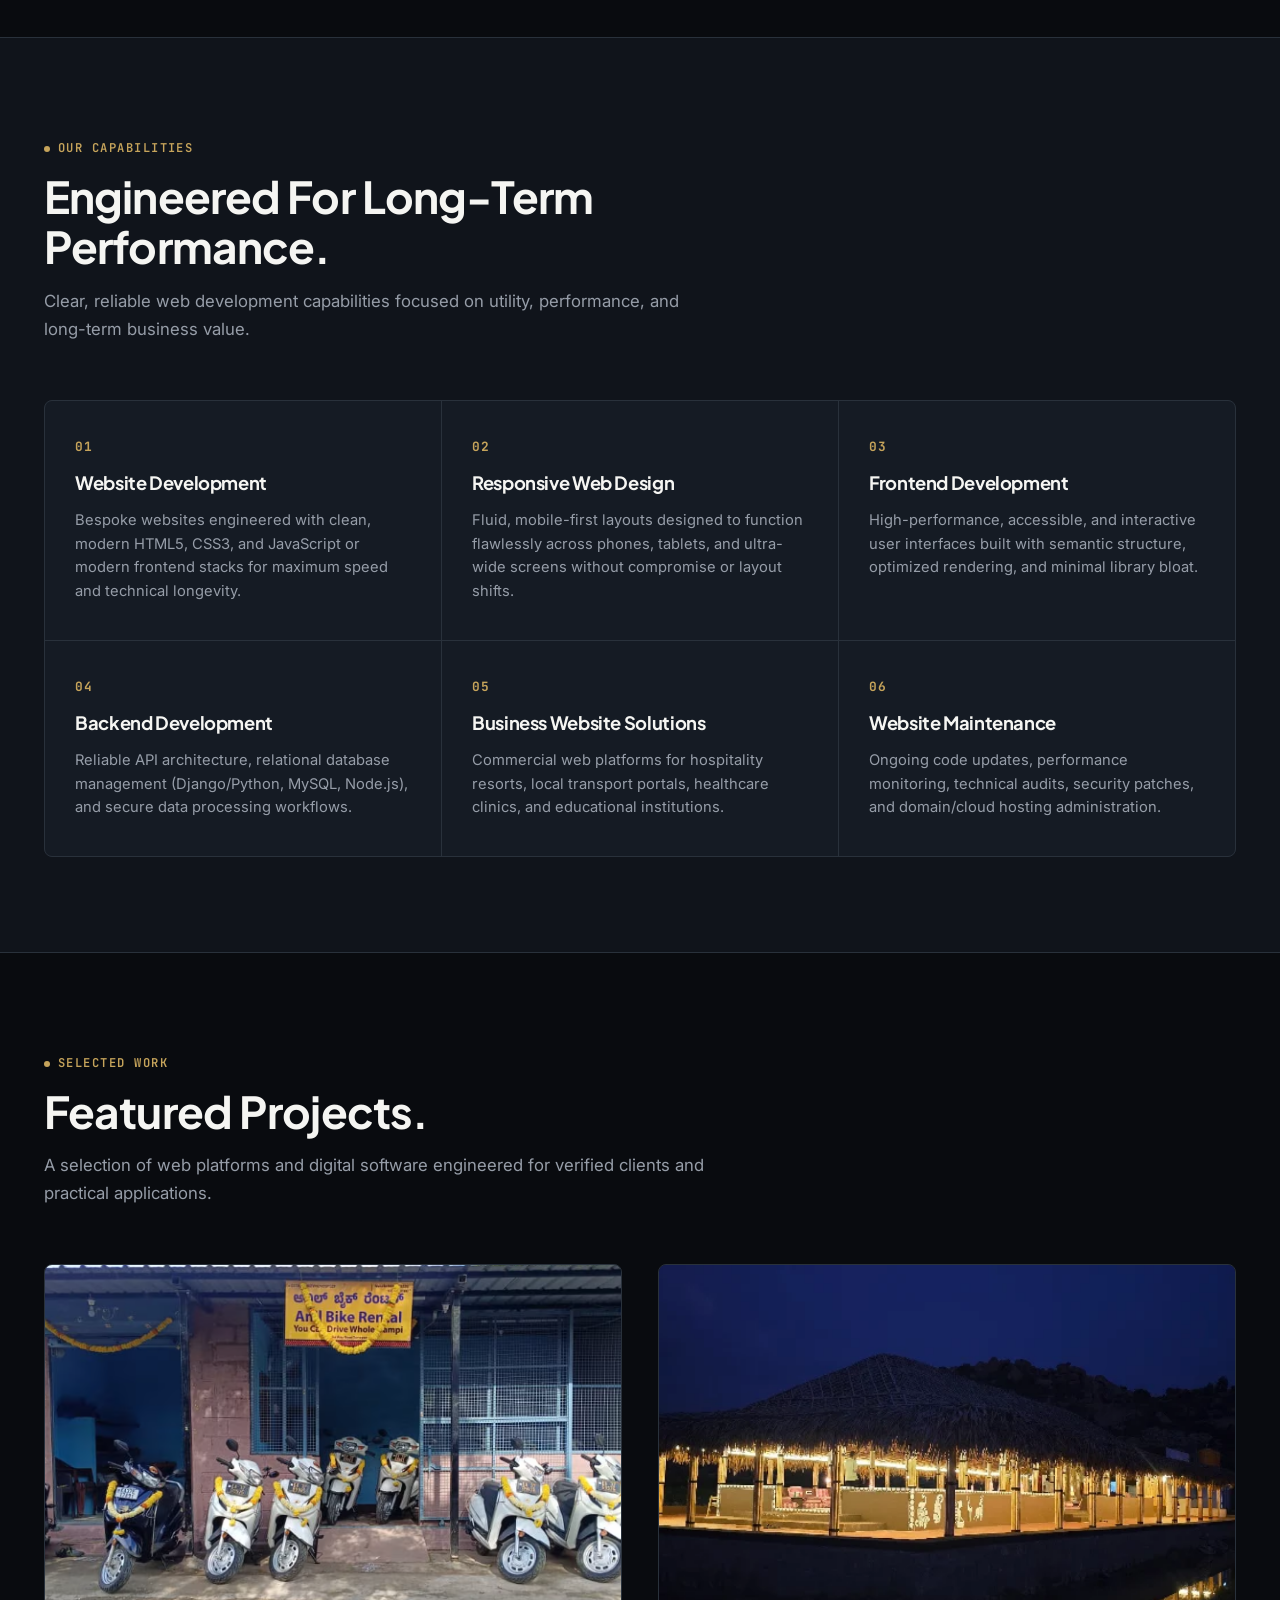
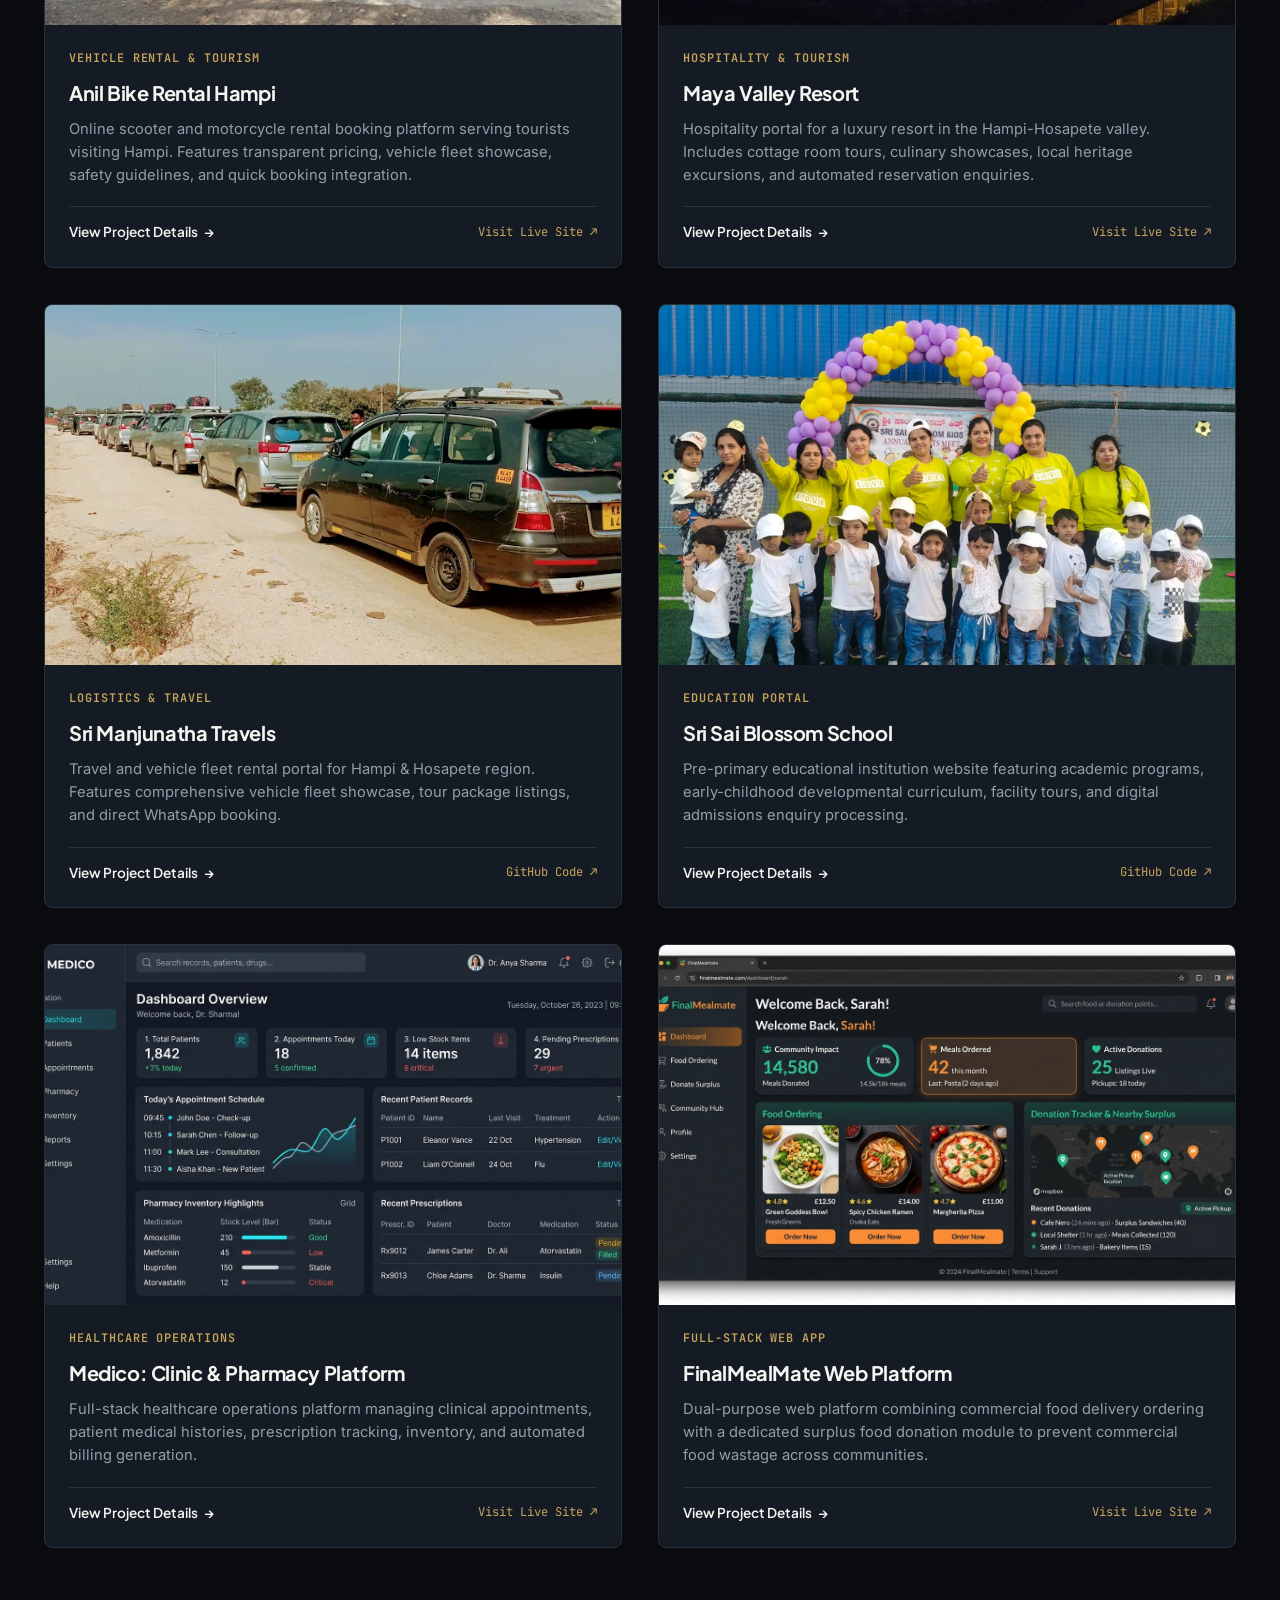
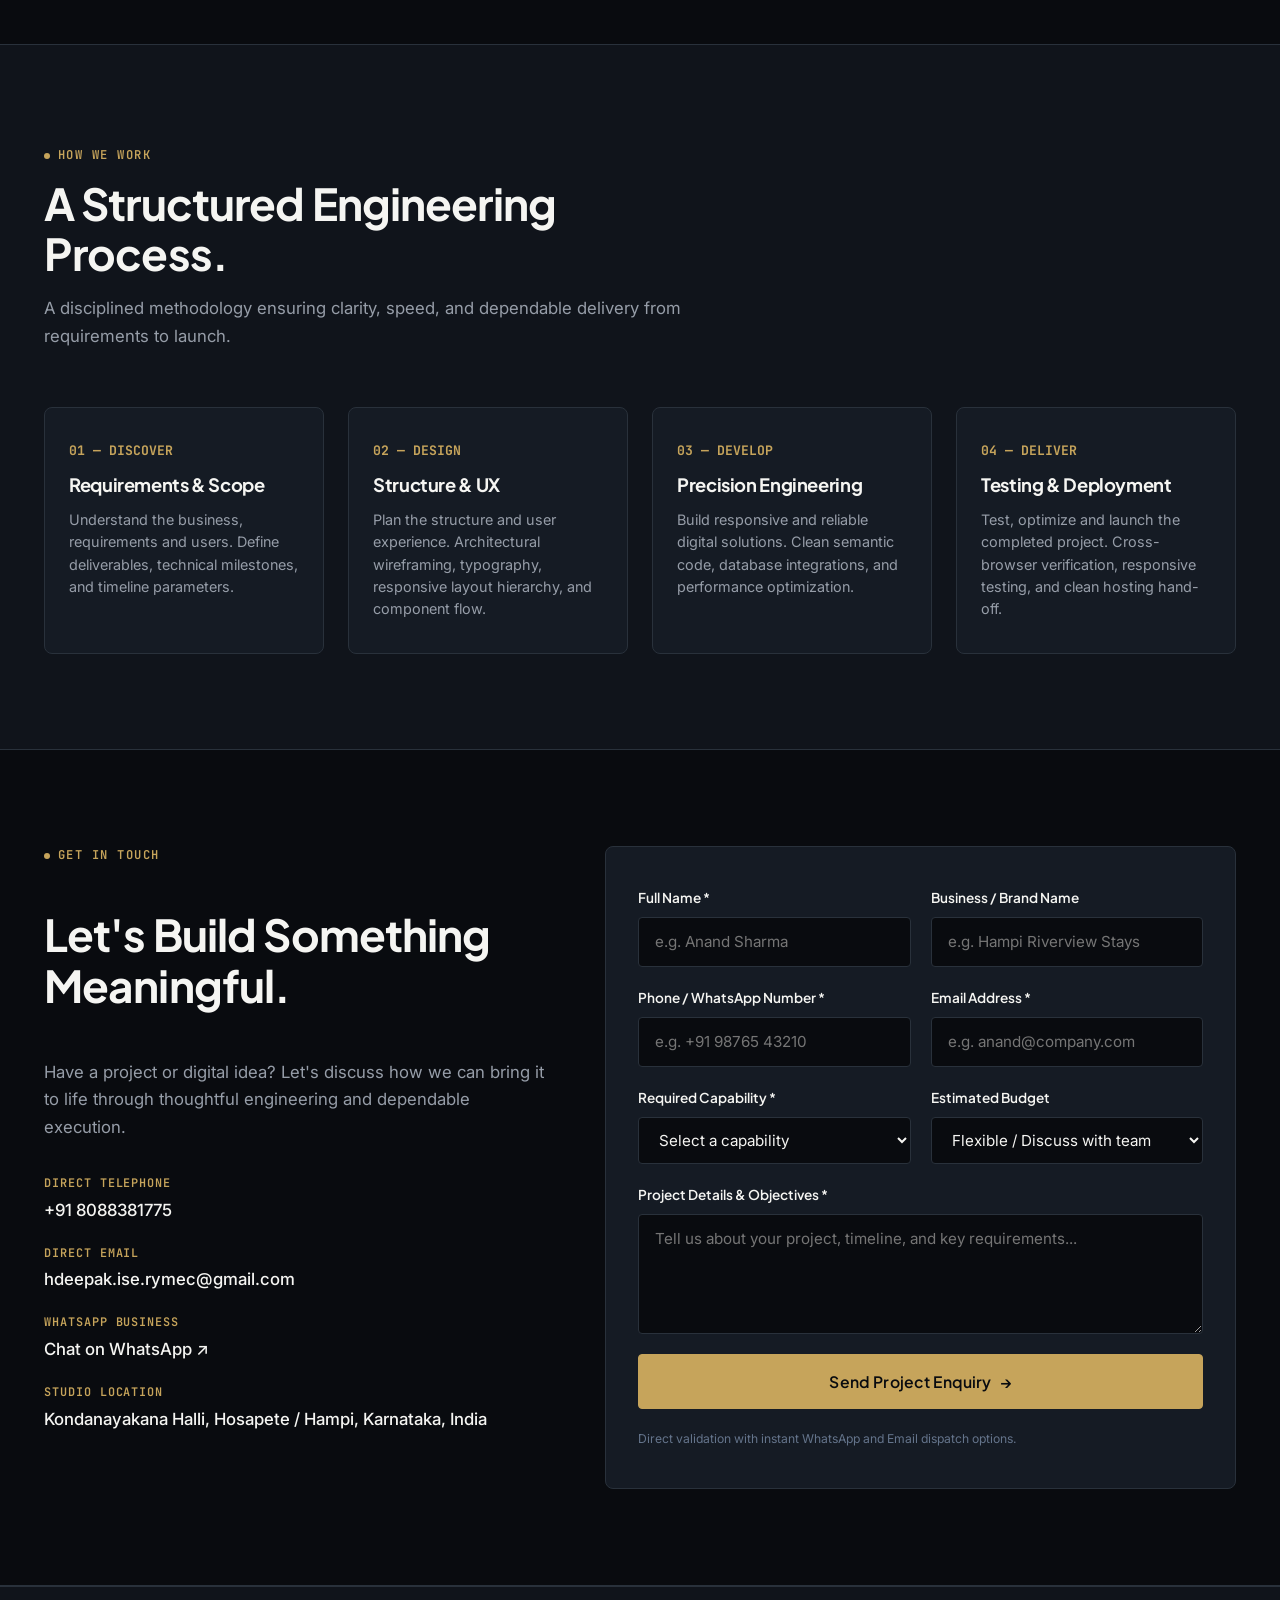
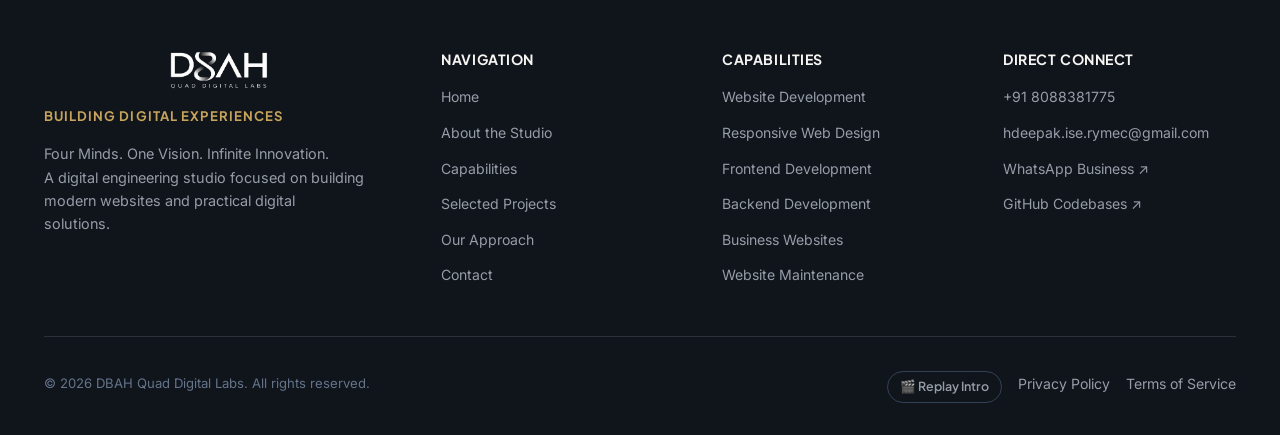
==== commit e78a46c0: "feat: Complete professional editorial redesign of DBAH Quad Digital Labs website" ====
--- a/index.html
+++ b/index.html
@@ -6,36 +6,36 @@
   <meta http-equiv="X-UA-Compatible" content="ie=edge">
 
   <!-- Primary Meta Tags -->
-  <title>DBAH Quad Digital Labs — Digital Agency &amp; Web Engineering</title>
-  <meta name="title" content="DBAH Quad Digital Labs — Digital Agency &amp; Web Engineering">
-  <meta name="description" content="DBAH Quad Digital Labs is a premier digital engineering agency creating bespoke, high-performance websites, hospitality portals, and custom web applications for ambitious businesses.">
-  <meta name="keywords" content="DBAH Quad Digital Labs, Web Development Agency, Hampi Web Developers, Resort Websites, Hospitality Portals, Business Websites, Hosapete, Karnataka Web Agency">
+  <title>DBAH Quad Digital Labs — Digital Engineering Studio</title>
+  <meta name="title" content="DBAH Quad Digital Labs — Digital Engineering Studio">
+  <meta name="description" content="DBAH Quad Digital Labs is a digital engineering studio focused on building modern websites and practical digital solutions through thoughtful development and dependable execution.">
+  <meta name="keywords" content="DBAH Quad Digital Labs, Digital Engineering Studio, Web Development, Hampi Web Developers, Hosapete, Karnataka, Custom Websites, Web Applications">
   <meta name="author" content="DBAH Quad Digital Labs">
-  <meta name="theme-color" content="#0B0F19">
-
-  <!-- Typography: Plus Jakarta Sans (Headings) + Inter (Body) + JetBrains Mono (Tech/Meta) -->
+  <meta name="theme-color" content="#090B0F">
+
+  <!-- Typography: Plus Jakarta Sans (Headings) + Inter (Body) + JetBrains Mono (Tech/Accents) -->
   <link rel="preconnect" href="https://fonts.googleapis.com">
   <link rel="preconnect" href="https://fonts.gstatic.com" crossorigin>
-  <link href="https://fonts.googleapis.com/css2?family=Inter:wght@300;400;500;600;700&family=JetBrains+Mono:wght@400;500;600&family=Plus+Jakarta+Sans:wght@500;600;700;800&display=swap" rel="stylesheet">
+  <link href="https://fonts.googleapis.com/css2?family=Inter:wght@400;500;600;700&family=JetBrains+Mono:wght@500;700&family=Plus+Jakarta+Sans:wght@500;600;700;800&display=swap" rel="stylesheet">
 
   <!-- Open Graph / Social Meta -->
   <meta property="og:type" content="website">
   <meta property="og:url" content="https://dbah.vercel.app/">
-  <meta property="og:title" content="DBAH Quad Digital Labs — Digital Agency &amp; Web Engineering">
-  <meta property="og:description" content="Four Minds. One Vision. Infinite Innovation. Custom websites, hospitality portals, and web applications built with precision engineering.">
+  <meta property="og:title" content="DBAH Quad Digital Labs — Digital Engineering Studio">
+  <meta property="og:description" content="Four Minds. One Vision. Infinite Innovation. Digital engineering studio building bespoke websites and modern software solutions.">
   <meta property="og:image" content="assets/images/dbah-wordmark-transparent.png">
 
   <!-- Twitter Meta -->
   <meta property="twitter:card" content="summary_large_image">
   <meta property="twitter:title" content="DBAH Quad Digital Labs">
-  <meta property="twitter:description" content="Four Minds. One Vision. Infinite Innovation. Premium Web Development &amp; Digital Solutions.">
+  <meta property="twitter:description" content="Digital engineering studio building bespoke websites and modern software solutions.">
   <meta property="twitter:image" content="assets/images/dbah-wordmark-transparent.png">
 
   <!-- Favicon -->
   <link rel="icon" type="image/png" href="assets/images/favicon.png">
   <link rel="apple-touch-icon" href="assets/images/favicon.png">
 
-  <!-- Stylesheet -->
+  <!-- Stylesheets -->
   <link rel="stylesheet" href="css/style.css">
   <link rel="stylesheet" href="css/cinematic-intro.css">
 
@@ -50,7 +50,7 @@
     "@type": "ProfessionalService",
     "name": "DBAH Quad Digital Labs",
     "image": "assets/images/dbah-wordmark-transparent.png",
-    "description": "DBAH Quad Digital Labs delivers high-performance digital experiences, bespoke websites, and web software for businesses and institutions.",
+    "description": "DBAH Quad Digital Labs is a digital engineering studio focused on building modern websites and practical digital solutions.",
     "telephone": "+91-8088381775",
     "email": "hdeepak.ise.rymec@gmail.com",
     "address": {
@@ -72,11 +72,11 @@
 <body class="dark-theme">
 
   <!-- ========================================================================
-       PREMIUM CINEMATIC LOGO INTRO (DBAH QUAD DIGITAL LABS)
+       PREMIUM CINEMATIC TYPOGRAPHIC INTRO (DBAH QUAD DIGITAL LABS)
        Zero-Gravity 3D Motion Graphics, Metallic Geometry & Magnetic Assembly
        ======================================================================== -->
   <aside id="cinematic-intro" class="cinematic-intro" role="dialog" aria-modal="true" aria-label="DBAH Quad Digital Labs Cinematic Brand Reveal">
-    <!-- Zero Gravity Deep Space Ambient Canvas (Scanning Ray & Floating Dust) -->
+    <!-- Zero Gravity Deep Space Ambient Canvas (Silver Scanning Ray & Muted Particles) -->
     <canvas id="intro-canvas" class="intro-canvas" aria-hidden="true"></canvas>
 
     <!-- UI Overlay: Skip Intro Button -->
@@ -93,18 +93,18 @@
     <!-- 3D Cinematic Floating Stage -->
     <div class="intro-stage-wrapper">
       <div id="intro-stage" class="intro-stage">
-        <!-- Ambient Golden Backlight Glow behind Infinity Core -->
+        <!-- Ambient Backlight Glow behind Wordmark -->
         <div class="intro-ambient-glow" aria-hidden="true"></div>
 
         <!-- 3D Geometric Fragments Layer (Phases 1-4) -->
         <div id="intro-fragments-container" class="intro-fragments-container" aria-hidden="true">
-          <!-- 16 geometrically clipped metallic pieces dynamically rendered -->
+          <!-- 14 geometrically clipped metallic pieces dynamically rendered -->
         </div>
 
         <!-- Assembled Official Master Wordmark (Phases 4-6) -->
         <div id="intro-assembled-wrap" class="intro-assembled-wrap">
           <img src="assets/images/dbah-wordmark.svg" alt="DBAH Quad Digital Labs Official Typographic Wordmark" class="intro-wordmark-img">
-          <!-- Radiant Silver Light Sweep across Assembled Logo -->
+          <!-- Radiant Silver Light Sweep across Assembled Wordmark -->
           <div class="intro-light-sweep" aria-hidden="true"></div>
         </div>
 
@@ -140,11 +140,10 @@
       <nav class="desktop-nav" aria-label="Main Navigation">
         <ul class="nav-menu">
           <li><a href="#home" class="nav-link active">Home</a></li>
+          <li><a href="#about" class="nav-link">About</a></li>
           <li><a href="#services" class="nav-link">Services</a></li>
-          <li><a href="#portfolio" class="nav-link">Portfolio</a></li>
-          <li><a href="#about" class="nav-link">About</a></li>
-          <li><a href="#process" class="nav-link">Process</a></li>
-          <li><a href="#pricing" class="nav-link">Pricing</a></li>
+          <li><a href="#portfolio" class="nav-link">Projects</a></li>
+          <li><a href="#process" class="nav-link">Our Approach</a></li>
           <li><a href="#contact" class="nav-link">Contact</a></li>
         </ul>
       </nav>
@@ -167,12 +166,12 @@
           <svg class="theme-icon-moon" width="18" height="18" viewBox="0 0 24 24" fill="none" stroke="currentColor" stroke-width="2" stroke-linecap="round" stroke-linejoin="round" aria-hidden="true">
             <path d="M21 12.79A9 9 0 1 1 11.21 3 7 7 0 0 0 21 12.79z"></path>
           </svg>
-          <span class="theme-toggle-label sr-only">Theme</span>
+          <span class="sr-only">Toggle Theme</span>
         </button>
 
-        <!-- Desktop Free Quote CTA -->
+        <!-- Desktop Contact CTA -->
         <a href="#contact" class="btn btn-gold btn-sm header-quote-btn">
-          <span>Get a Free Quote</span>
+          <span>Contact Our Team</span>
           <span class="btn-arrow" aria-hidden="true">→</span>
         </a>
 
@@ -188,9 +187,9 @@
     </div>
 
     <!-- ======================================================================
-         DISCLAIMER / NOTICE BAR (Clean, Single Line, Non-Clipping)
+         NOTICE BAR (Single Line, Authoritative & Non-Clipping)
          ====================================================================== -->
-    <div class="nav-disclaimer-ticker" role="region" aria-label="Project Notice &amp; Terms">
+    <div class="nav-disclaimer-ticker" role="region" aria-label="Studio Notice">
       <div class="container ticker-container">
         <div class="ticker-badge-wrap">
           <span class="ticker-dot" aria-hidden="true"></span>
@@ -198,21 +197,9 @@
         </div>
         
         <div class="nav-ticker-rotator" id="nav-ticker-rotator" aria-live="polite">
-          <div class="nav-ticker-item active" data-index="0">
-            <span class="nav-ticker-msg">Delivery timelines &amp; pricing depend on project scope.</span>
-          </div>
-          <div class="nav-ticker-item" data-index="1">
+          <div class="nav-ticker-item active">
             <span class="nav-ticker-msg">Domains, cloud hosting &amp; third-party services billed at actuals.</span>
           </div>
-          <div class="nav-ticker-item" data-index="2">
-            <span class="nav-ticker-msg">100% custom code with direct founder collaboration.</span>
-          </div>
-        </div>
-
-        <div class="nav-ticker-indicators" aria-hidden="true">
-          <span class="nav-ticker-dot active"></span>
-          <span class="nav-ticker-dot"></span>
-          <span class="nav-ticker-dot"></span>
         </div>
       </div>
     </div>
@@ -230,44 +217,18 @@
 
     <ul class="mobile-menu-list">
       <li><a href="#home" class="mobile-menu-link">Home <span class="nav-arrow">→</span></a></li>
+      <li><a href="#about" class="mobile-menu-link">About <span class="nav-arrow">→</span></a></li>
       <li><a href="#services" class="mobile-menu-link">Services <span class="nav-arrow">→</span></a></li>
-      <li><a href="#portfolio" class="mobile-menu-link">Portfolio &amp; Work <span class="nav-arrow">→</span></a></li>
-      <li><a href="#about" class="mobile-menu-link">About Agency <span class="nav-arrow">→</span></a></li>
-      <li><a href="#process" class="mobile-menu-link">Our Process <span class="nav-arrow">→</span></a></li>
-      <li><a href="#pricing" class="mobile-menu-link">Pricing Packages <span class="nav-arrow">→</span></a></li>
-      <li><a href="#contact" class="mobile-menu-link">Contact &amp; Enquiry <span class="nav-arrow">→</span></a></li>
+      <li><a href="#portfolio" class="mobile-menu-link">Projects <span class="nav-arrow">→</span></a></li>
+      <li><a href="#process" class="mobile-menu-link">Our Approach <span class="nav-arrow">→</span></a></li>
+      <li><a href="#contact" class="mobile-menu-link">Contact <span class="nav-arrow">→</span></a></li>
     </ul>
 
     <div class="mobile-nav-footer">
-      <a href="#contact" class="btn btn-gold drawer-quote-btn">
-        <span>Get a Free Quote</span>
+      <a href="#contact" class="btn btn-gold" style="width: 100%;">
+        <span>Contact Our Team</span>
         <span class="btn-arrow" aria-hidden="true">→</span>
       </a>
-      <div class="mobile-nav-quick-actions">
-        <a href="https://wa.me/918088381775" target="_blank" rel="noopener noreferrer" class="btn btn-gold-outline btn-sm">
-          <span>WhatsApp Chat</span>
-        </a>
-        <a href="tel:+918088381775" class="btn btn-gold-outline btn-sm">
-          <span>Call Us</span>
-        </a>
-      </div>
-      <button id="mobile-theme-toggle-btn" class="mobile-theme-btn" aria-label="Toggle Theme" type="button">
-        <svg class="theme-icon-sun" width="18" height="18" viewBox="0 0 24 24" fill="none" stroke="currentColor" stroke-width="2" stroke-linecap="round" stroke-linejoin="round" aria-hidden="true">
-          <circle cx="12" cy="12" r="5"></circle>
-          <line x1="12" y1="1" x2="12" y2="3"></line>
-          <line x1="12" y1="21" x2="12" y2="23"></line>
-          <line x1="4.22" y1="4.22" x2="5.64" y2="5.64"></line>
-          <line x1="18.36" y1="18.36" x2="19.78" y2="19.78"></line>
-          <line x1="1" y1="12" x2="3" y2="12"></line>
-          <line x1="21" y1="12" x2="23" y2="12"></line>
-          <line x1="4.22" y1="19.78" x2="5.64" y2="18.36"></line>
-          <line x1="18.36" y1="5.64" x2="19.78" y2="4.22"></line>
-        </svg>
-        <svg class="theme-icon-moon" width="18" height="18" viewBox="0 0 24 24" fill="none" stroke="currentColor" stroke-width="2" stroke-linecap="round" stroke-linejoin="round" aria-hidden="true">
-          <path d="M21 12.79A9 9 0 1 1 11.21 3 7 7 0 0 0 21 12.79z"></path>
-        </svg>
-        <span class="theme-toggle-label">Switch to Light Mode</span>
-      </button>
     </div>
   </aside>
 
@@ -275,973 +236,502 @@
   <main id="main-content">
 
     <!-- ======================================================================
-         SECTION 1: HERO (Clean, Authoritative International Agency)
+         SECTION 1: HOMEPAGE HERO (EDITORIAL ASYMMETRIC REDESIGN)
          ====================================================================== -->
     <section id="home" class="hero-section">
-      <!-- Background Video -->
-      <div class="hero-video-bg" aria-hidden="true">
-        <video class="hero-video-el" id="hero-bg-video" autoplay muted loop playsinline preload="auto" poster="assets/images/hero-poster.webp">
-          <source src="./326407_medium.mp4" type="video/mp4">
-        </video>
-        <div class="hero-video-overlay"></div>
-      </div>
-
       <div class="container hero-grid">
+        <!-- Left Section: Editorial Content -->
         <div class="hero-content reveal">
-          <div class="hero-badge-wrap">
-            <span class="eyebrow-badge">Kondanayakana Halli • Hosapete &amp; Hampi • Karnataka</span>
-            <div class="hero-tagline-pill">
-              Four Minds. One Vision. Infinite Innovation.
-            </div>
-          </div>
+          <span class="hero-eyebrow">DIGITAL ENGINEERING STUDIO</span>
 
           <h1 class="hero-title">
-            We Build Digital Experiences That Move Businesses Forward.
+            Building Digital Experiences.
           </h1>
 
           <p class="hero-description">
-            DBAH Quad Digital Labs helps businesses, luxury resorts, schools, and enterprises establish a distinguished online presence through tailored web engineering and thoughtful digital design.
+            We design and engineer digital experiences through thoughtful development, modern technology and dependable execution.
           </p>
 
           <div class="hero-actions">
-            <a href="#contact" class="btn btn-gold btn-lg">
-              <span>Start Your Project</span>
+            <a href="#portfolio" class="btn btn-gold btn-lg">
+              <span>Explore Our Work</span>
               <span class="btn-arrow" aria-hidden="true">→</span>
             </a>
-            <a href="#portfolio" class="btn btn-gold-outline btn-lg">
-              <span>Explore Selected Work</span>
+            <a href="#contact" class="btn btn-secondary btn-lg">
+              <span>Contact Our Team</span>
             </a>
           </div>
-
-          <!-- Trust Metrics -->
-          <div class="hero-stats">
-            <div class="hero-stat-item">
-              <span class="stat-number">100%</span>
-              <span class="stat-label">Bespoke Clean Code</span>
-            </div>
-            <div class="hero-stat-item">
-              <span class="stat-number">4 Minds</span>
-              <span class="stat-label">One Focused Team</span>
-            </div>
-            <div class="hero-stat-item">
-              <span class="stat-number">Direct</span>
-              <span class="stat-label">Founder Access</span>
-            </div>
-          </div>
-        </div>
-
-        <!-- Hero Visual Showcase -->
-        <div class="hero-visual reveal reveal-delay-2">
-          <div class="emblem-card" id="emblem-card">
-            <div class="emblem-glow-orbit"></div>
-            <div class="emblem-display-wrap">
-              <img src="assets/images/dbah-wordmark.svg" alt="Official DBAH Quad Digital Labs Wordmark" class="emblem-image emblem-wordmark-img" width="280" height="108" fetchpriority="high">
-            </div>
-
-            <div class="floating-badge floating-badge-top">
-              <div class="badge-dot"></div>
-              <div>
-                <div class="badge-text-primary">Digital Engineering</div>
-                <div class="badge-text-secondary">Enterprise Web Standards</div>
-              </div>
-            </div>
-
-            <div class="floating-badge floating-badge-bottom">
-              <div class="badge-dot"></div>
-              <div>
-                <div class="badge-text-primary">KN Halli Heritage</div>
-                <div class="badge-text-secondary">Hosapete / Hampi Region</div>
-              </div>
-            </div>
+        </div>
+
+        <!-- Right Section: Authentic DBAH Logo Showcase -->
+        <div class="hero-visual reveal reveal-delay-1">
+          <div class="hero-logo-showcase" id="hero-logo-showcase">
+            <img src="assets/images/dbah-wordmark.svg" alt="Official DBAH Quad Digital Labs Wordmark" class="hero-wordmark-img" width="380" height="146" fetchpriority="high">
           </div>
         </div>
       </div>
     </section>
 
     <!-- ======================================================================
-         SECTION 2: SERVICES (Clear Business Capabilities)
+         BRAND INFORMATION (EDITORIAL TWO-COLUMN LAYOUT)
+         ====================================================================== -->
+    <section class="brand-info-section" aria-label="Studio Credentials">
+      <div class="container">
+        <div class="brand-info-grid">
+          <div class="brand-info-item">
+            <span class="brand-info-num">01</span>
+            <div class="brand-info-text">
+              <span class="brand-info-title">DIGITAL ENGINEERING</span>
+              <span class="brand-info-desc">Enterprise Web Standards</span>
+            </div>
+          </div>
+          <div class="brand-info-item">
+            <span class="brand-info-num">02</span>
+            <div class="brand-info-text">
+              <span class="brand-info-title">KN HALLI HERITAGE</span>
+              <span class="brand-info-desc">Hosapete / Hampi Region</span>
+            </div>
+          </div>
+        </div>
+      </div>
+    </section>
+
+    <!-- ======================================================================
+         SECTION 2: ABOUT (TECHNOLOGY BUILT WITH PURPOSE)
+         ====================================================================== -->
+    <section id="about" class="about-section">
+      <div class="container">
+        <div class="about-grid">
+          <div class="about-content reveal">
+            <span class="section-eyebrow">ABOUT THE STUDIO</span>
+            <h2 class="section-title">Technology Built With Purpose.</h2>
+            <p class="about-lead">
+              DBAH Quad Digital Labs is a digital engineering studio focused on building modern websites and practical digital solutions. We combine thoughtful design, reliable development and a commitment to delivering useful digital experiences.
+            </p>
+            <p class="about-body">
+              Founded in Kondanayakana Halli in the historic Hosapete &amp; Hampi region of Karnataka, our studio delivers full-stack web software, bespoke commercial websites, and high-performance digital tools. We write clean, maintainable code with direct founder communication on every milestone.
+            </p>
+          </div>
+
+          <div class="about-visual reveal reveal-delay-1">
+            <div class="about-image-wrap">
+              <img src="assets/images/dbah-team.jpg" alt="The DBAH Engineering Team" class="about-team-img" width="540" height="380" loading="lazy">
+              <div class="about-caption">
+                <span>The DBAH Engineering Team</span>
+                <span>Kondanayakana Halli, Karnataka</span>
+              </div>
+            </div>
+          </div>
+        </div>
+
+        <!-- Four Founders Breakdown (D - B - A - H) -->
+        <div class="founders-breakdown reveal reveal-delay-2">
+          <h3 class="founders-heading">The Core Engineering Team</h3>
+          <div class="founders-grid">
+            <div class="founder-card">
+              <span class="founder-letter">D</span>
+              <h4 class="founder-name">Deepak</h4>
+              <p class="founder-role">Engineering Lead &amp; Full-Stack Architect</p>
+            </div>
+            <div class="founder-card">
+              <span class="founder-letter">B</span>
+              <h4 class="founder-name">Bharath</h4>
+              <p class="founder-role">Technical Architecture &amp; Web Systems</p>
+            </div>
+            <div class="founder-card">
+              <span class="founder-letter">A</span>
+              <h4 class="founder-name">Adarsh</h4>
+              <p class="founder-role">Frontend &amp; User Interface Engineering</p>
+            </div>
+            <div class="founder-card">
+              <span class="founder-letter">H</span>
+              <h4 class="founder-name">Hari</h4>
+              <p class="founder-role">Quality Assurance &amp; Client Delivery</p>
+            </div>
+          </div>
+        </div>
+      </div>
+    </section>
+
+    <!-- ======================================================================
+         SECTION 3: SERVICES (EDITORIAL GRID WITH CLEAN SEPARATORS)
          ====================================================================== -->
     <section id="services" class="services-section">
       <div class="container">
         <div class="section-header reveal">
-          <span class="eyebrow-badge">What We Deliver</span>
-          <h2>Crafted Web &amp; Digital <span class="text-gold">Services</span></h2>
-          <p>Practical, high-performance web engineering built to generate revenue, attract clients, and elevate your brand presence.</p>
-        </div>
-
-        <div class="services-grid">
-          <!-- Service 1: Business Website Development -->
-          <article class="service-card reveal">
-            <div class="service-icon-box">
-              <svg width="24" height="24" viewBox="0 0 24 24" fill="none" stroke="currentColor" stroke-width="2" stroke-linecap="round" stroke-linejoin="round"><rect x="2" y="3" width="20" height="14" rx="2" ry="2"></rect><line x1="8" y1="21" x2="16" y2="21"></line><line x1="12" y1="17" x2="12" y2="21"></line></svg>
-            </div>
-            <h3 class="service-title">Business Website Development</h3>
-            <p class="service-desc">Multi-page corporate and commercial websites showcasing your services, portfolio, and corporate credibility with clean information architecture.</p>
-            <div class="service-tags">
-              <span class="service-tag">Corporate</span>
-              <span class="service-tag">Brand Identity</span>
-              <span class="service-tag">Lead Generation</span>
-            </div>
-            <a href="#contact" class="service-cta-link" data-plan-name="Business Website">Request Proposal <span>→</span></a>
-          </article>
-
-          <!-- Service 2: Hotel, Resort & Restaurant Websites -->
-          <article class="service-card reveal reveal-delay-1">
-            <div class="service-icon-box">
-              <svg width="24" height="24" viewBox="0 0 24 24" fill="none" stroke="currentColor" stroke-width="2" stroke-linecap="round" stroke-linejoin="round"><path d="M3 9l9-7 9 7v11a2 2 0 0 1-2 2H5a2 2 0 0 1-2-2z"></path><polyline points="9 22 9 12 15 12 15 22"></polyline></svg>
-            </div>
-            <h3 class="service-title">Hotel, Resort &amp; Restaurant Websites</h3>
-            <p class="service-desc">Atmospheric hospitality portals for resorts, guest houses, and restaurants featuring room galleries, menus, and direct WhatsApp reservation workflows.</p>
-            <div class="service-tags">
-              <span class="service-tag">Hampi Tourism</span>
-              <span class="service-tag">Resort Stays</span>
-              <span class="service-tag">Direct Booking</span>
-            </div>
-            <a href="#contact" class="service-cta-link" data-plan-name="Hotel &amp; Resort Website">Request Proposal <span>→</span></a>
-          </article>
-
-          <!-- Service 3: School & Educational Websites -->
-          <article class="service-card reveal reveal-delay-2">
-            <div class="service-icon-box">
-              <svg width="24" height="24" viewBox="0 0 24 24" fill="none" stroke="currentColor" stroke-width="2" stroke-linecap="round" stroke-linejoin="round"><path d="M4 19.5A2.5 2.5 0 0 1 6.5 17H20"></path><path d="M6.5 2H20v20H6.5A2.5 2.5 0 0 1 4 19.5v-15A2.5 2.5 0 0 1 6.5 2z"></path></svg>
-            </div>
-            <h3 class="service-title">School &amp; Institutional Websites</h3>
-            <p class="service-desc">Engaging, accessible educational portals for schools, academies, and learning centers with admission workflows, curriculum guides, and media galleries.</p>
-            <div class="service-tags">
-              <span class="service-tag">Kindergartens</span>
-              <span class="service-tag">Schools</span>
-              <span class="service-tag">Admissions</span>
-            </div>
-            <a href="#contact" class="service-cta-link" data-plan-name="School Website">Request Proposal <span>→</span></a>
-          </article>
-
-          <!-- Service 4: E-commerce Websites -->
-          <article class="service-card reveal reveal-delay-3">
-            <div class="service-icon-box">
-              <svg width="24" height="24" viewBox="0 0 24 24" fill="none" stroke="currentColor" stroke-width="2" stroke-linecap="round" stroke-linejoin="round"><circle cx="9" cy="21" r="1"></circle><circle cx="20" cy="21" r="1"></circle><path d="M1 1h4l2.68 13.39a2 2 0 0 0 2 1.61h9.72a2 2 0 0 0 2-1.61L23 6H6"></path></svg>
-            </div>
-            <h3 class="service-title">E-commerce &amp; Product Catalogs</h3>
-            <p class="service-desc">Product catalogs, intuitive shopping carts, payment gateway integrations, and streamlined order enquiries to sell products smoothly online.</p>
-            <div class="service-tags">
-              <span class="service-tag">Product Catalog</span>
-              <span class="service-tag">Cart &amp; Checkout</span>
-              <span class="service-tag">Secure Pay</span>
-            </div>
-            <a href="#contact" class="service-cta-link" data-plan-name="E-commerce Website">Request Proposal <span>→</span></a>
-          </article>
-
-          <!-- Service 5: Website Redesign & Responsiveness -->
-          <article class="service-card reveal">
-            <div class="service-icon-box">
-              <svg width="24" height="24" viewBox="0 0 24 24" fill="none" stroke="currentColor" stroke-width="2" stroke-linecap="round" stroke-linejoin="round"><rect x="5" y="2" width="14" height="20" rx="2" ry="2"></rect><line x1="12" y1="18" x2="12.01" y2="18"></line></svg>
-            </div>
-            <h3 class="service-title">Website Redesign &amp; Mobile Fixes</h3>
-            <p class="service-desc">Transforming outdated, slow, or broken layouts into modern, mobile-first designs that look exceptional on every smartphone and desktop display.</p>
-            <div class="service-tags">
-              <span class="service-tag">Modernization</span>
-              <span class="service-tag">Mobile First</span>
-              <span class="service-tag">Fluid UI</span>
-            </div>
-            <a href="#contact" class="service-cta-link" data-plan-name="Website Redesign">Request Proposal <span>→</span></a>
-          </article>
-
-          <!-- Service 6: Website Maintenance & Technical Support -->
-          <article class="service-card reveal reveal-delay-1">
-            <div class="service-icon-box">
-              <svg width="24" height="24" viewBox="0 0 24 24" fill="none" stroke="currentColor" stroke-width="2" stroke-linecap="round" stroke-linejoin="round"><path d="M14.7 6.3a1 1 0 0 0 0 1.4l1.6 1.6a1 1 0 0 0 1.4 0l3.77-3.77a6 6 0 0 1-7.94 7.94l-6.91 6.91a2.12 2.12 0 0 1-3-3l6.91-6.91a6 6 0 0 1 7.94-7.94l-3.76 3.76z"></path></svg>
-            </div>
-            <h3 class="service-title">Website Maintenance &amp; Support</h3>
-            <p class="service-desc">Regular content updates, uptime checks, security hygiene, performance monitoring, and rapid bug resolution for complete peace of mind.</p>
-            <div class="service-tags">
-              <span class="service-tag">Uptime Monitoring</span>
-              <span class="service-tag">Backups</span>
-              <span class="service-tag">Bug Fixes</span>
-            </div>
-            <a href="#contact" class="service-cta-link" data-plan-name="Website Maintenance">Request Proposal <span>→</span></a>
-          </article>
-
-          <!-- Service 7: UI/UX Design & Architecture -->
-          <article class="service-card reveal reveal-delay-2">
-            <div class="service-icon-box">
-              <svg width="24" height="24" viewBox="0 0 24 24" fill="none" stroke="currentColor" stroke-width="2" stroke-linecap="round" stroke-linejoin="round"><path d="M12 20h9"></path><path d="M16.5 3.5a2.121 2.121 0 0 1 3 3L7 19l-4 1 1-4L16.5 3.5z"></path></svg>
-            </div>
-            <h3 class="service-title">UI/UX Design &amp; Design Systems</h3>
-            <p class="service-desc">User interface design, cohesive component design systems, accessible typography, and high-fidelity mockups built for intuitive user journeys.</p>
-            <div class="service-tags">
-              <span class="service-tag">Design Systems</span>
-              <span class="service-tag">Wireframing</span>
-              <span class="service-tag">Accessibility</span>
-            </div>
-            <a href="#contact" class="service-cta-link" data-plan-name="UI/UX Design">Request Proposal <span>→</span></a>
-          </article>
-
-          <!-- Service 8: Search Engine Optimization -->
-          <article class="service-card reveal reveal-delay-3">
-            <div class="service-icon-box">
-              <svg width="24" height="24" viewBox="0 0 24 24" fill="none" stroke="currentColor" stroke-width="2" stroke-linecap="round" stroke-linejoin="round"><circle cx="11" cy="11" r="8"></circle><line x1="21" y1="21" x2="16.65" y2="16.65"></line></svg>
-            </div>
-            <h3 class="service-title">SEO &amp; Digital Presence Setup</h3>
-            <p class="service-desc">Search engine optimization fundamentals, Google Business setup, OpenGraph metadata, fast Core Web Vitals, and sitemaps so customers discover you easily.</p>
-            <div class="service-tags">
-              <span class="service-tag">On-Page SEO</span>
-              <span class="service-tag">Google Business</span>
-              <span class="service-tag">Core Web Vitals</span>
-            </div>
-            <a href="#contact" class="service-cta-link" data-plan-name="SEO &amp; Digital Presence">Request Proposal <span>→</span></a>
-          </article>
+          <span class="section-eyebrow">OUR CAPABILITIES</span>
+          <h2 class="section-title">Engineered For Long-Term Performance.</h2>
+          <p class="section-description">
+            Clear, reliable web development capabilities focused on utility, performance, and long-term business value.
+          </p>
+        </div>
+
+        <div class="services-grid reveal reveal-delay-1">
+          <!-- Service 1 -->
+          <div class="service-card">
+            <span class="service-num">01</span>
+            <h3 class="service-title">Website Development</h3>
+            <p class="service-description">
+              Bespoke websites engineered with clean, modern HTML5, CSS3, and JavaScript or modern frontend stacks for maximum speed and technical longevity.
+            </p>
+          </div>
+
+          <!-- Service 2 -->
+          <div class="service-card">
+            <span class="service-num">02</span>
+            <h3 class="service-title">Responsive Web Design</h3>
+            <p class="service-description">
+              Fluid, mobile-first layouts designed to function flawlessly across phones, tablets, and ultra-wide screens without compromise or layout shifts.
+            </p>
+          </div>
+
+          <!-- Service 3 -->
+          <div class="service-card">
+            <span class="service-num">03</span>
+            <h3 class="service-title">Frontend Development</h3>
+            <p class="service-description">
+              High-performance, accessible, and interactive user interfaces built with semantic structure, optimized rendering, and minimal library bloat.
+            </p>
+          </div>
+
+          <!-- Service 4 -->
+          <div class="service-card">
+            <span class="service-num">04</span>
+            <h3 class="service-title">Backend Development</h3>
+            <p class="service-description">
+              Reliable API architecture, relational database management (Django/Python, MySQL, Node.js), and secure data processing workflows.
+            </p>
+          </div>
+
+          <!-- Service 5 -->
+          <div class="service-card">
+            <span class="service-num">05</span>
+            <h3 class="service-title">Business Website Solutions</h3>
+            <p class="service-description">
+              Commercial web platforms for hospitality resorts, local transport portals, healthcare clinics, and educational institutions.
+            </p>
+          </div>
+
+          <!-- Service 6 -->
+          <div class="service-card">
+            <span class="service-num">06</span>
+            <h3 class="service-title">Website Maintenance</h3>
+            <p class="service-description">
+              Ongoing code updates, performance monitoring, technical audits, security patches, and domain/cloud hosting administration.
+            </p>
+          </div>
         </div>
       </div>
     </section>
 
     <!-- ======================================================================
-         SECTION 3: PORTFOLIO & PROJECTS (High-Resolution Previews, Clean Layout)
+         SECTION 4: SELECTED PROJECTS (ASYMMETRIC EDITORIAL GRID)
          ====================================================================== -->
-    <section id="portfolio" class="portfolio-section">
+    <section id="portfolio" class="projects-section">
       <div class="container">
         <div class="section-header reveal">
-          <span class="eyebrow-badge">Verified Codebases &amp; Live Sites</span>
-          <h2>Selected <span class="text-gold">Portfolio Projects</span></h2>
-          <p>Inspect our authentic client websites and full-stack software applications. Every project represents genuine codebases and verified deployments.</p>
-        </div>
-
-        <!-- Filter Controls -->
-        <div class="portfolio-filters reveal">
-          <button class="filter-btn active" data-filter="all">All Projects (8)</button>
-          <button class="filter-btn" data-filter="hospitality">Commercial &amp; Hospitality</button>
-          <button class="filter-btn" data-filter="webapp">Full-Stack Web Apps</button>
-          <button class="filter-btn" data-filter="education">Education</button>
-        </div>
-
-        <!-- Projects Grid -->
-        <div class="projects-grid">
-
-          <!-- Project 1: Sri Sai Blossom Kids -->
-          <article class="project-card reveal" data-category="education">
-            <div class="project-media">
-              <picture>
-                <source srcset="assets/images/projects/sri-sai-blossom.webp" type="image/webp">
-                <img src="assets/images/projects/sri-sai-blossom.png" alt="Sri Sai Blossom Kids School Exterior" class="project-img" width="480" height="270" loading="lazy">
-              </picture>
-              <span class="project-status-badge badge-live">Live Verified</span>
+          <span class="section-eyebrow">SELECTED WORK</span>
+          <h2 class="section-title">Featured Projects.</h2>
+          <p class="section-description">
+            A selection of web platforms and digital software engineered for verified clients and practical applications.
+          </p>
+        </div>
+
+        <div class="projects-grid reveal reveal-delay-1">
+          <!-- Project 1: Anil Bike Rental Hampi -->
+          <article class="project-card" data-category="web" data-project-key="anil-bike">
+            <div class="project-image-wrap">
+              <img src="assets/images/projects/anil-bike-rental.png" alt="Anil Bike Rental Hampi Website" class="project-image" loading="lazy">
             </div>
             <div class="project-body">
-              <div class="project-category">Education &amp; Institution</div>
-              <h3 class="project-title">Sri Sai Blossom Kids</h3>
-              <p class="project-desc">Official website for Sri Sai Blossom Kids kindergarten. Features interactive event galleries, curriculum overviews, admission forms, and responsive mobile architecture.</p>
-              <div class="project-tech-stack">
-                <span class="tech-pill">HTML5</span>
-                <span class="tech-pill">CSS3</span>
-                <span class="tech-pill">JavaScript</span>
-                <span class="tech-pill">Vercel CDN</span>
-              </div>
+              <span class="project-category">Vehicle Rental &amp; Tourism</span>
+              <h3 class="project-title">Anil Bike Rental Hampi</h3>
+              <p class="project-desc">
+                Online scooter and motorcycle rental booking platform serving tourists visiting Hampi. Features transparent pricing, vehicle fleet showcase, safety guidelines, and quick booking integration.
+              </p>
               <div class="project-actions">
-                <a href="https://sri-sai-blossom-kids.vercel.app" target="_blank" rel="noopener noreferrer" class="btn btn-gold btn-sm">
-                  <span>Visit Live</span> <span class="btn-arrow">↗</span>
+                <button class="project-btn-detail" type="button" data-project-key="anil-bike">
+                  <span>View Project Details</span>
+                  <span aria-hidden="true">→</span>
+                </button>
+                <a href="https://anil-bike-rental-hampi.vercel.app" target="_blank" rel="noopener noreferrer" class="project-live-link">
+                  Visit Live Site ↗
                 </a>
-                <button class="btn btn-gold-outline btn-sm" data-project-key="sri-sai-blossom">View Details</button>
               </div>
             </div>
           </article>
 
-          <!-- Project 2: Maya Valley Resort Hampi -->
-          <article class="project-card reveal reveal-delay-1" data-category="hospitality">
-            <div class="project-media">
-              <img src="assets/images/projects/maya-valley-resort.webp" alt="Maya Valley Resort Hampi Scenic View" class="project-img" width="480" height="270" loading="lazy">
-              <span class="project-status-badge badge-live">Live Verified</span>
+          <!-- Project 2: Maya Valley Resort -->
+          <article class="project-card" data-category="web" data-project-key="maya-valley">
+            <div class="project-image-wrap">
+              <img src="assets/images/projects/maya-valley-resort.webp" alt="Maya Valley Resort Portal" class="project-image" loading="lazy">
             </div>
             <div class="project-body">
-              <div class="project-category">Hotel &amp; Hospitality</div>
-              <h3 class="project-title">Maya Valley Resort Hampi</h3>
-              <p class="project-desc">Responsive luxury resort and hospitality website in Hampi, Karnataka. Showcases accommodation suites, dining, local activities, and direct WhatsApp booking enquiries.</p>
-              <div class="project-tech-stack">
-                <span class="tech-pill">HTML5</span>
-                <span class="tech-pill">CSS3</span>
-                <span class="tech-pill">JavaScript</span>
-                <span class="tech-pill">Vercel CDN</span>
-              </div>
+              <span class="project-category">Hospitality &amp; Tourism</span>
+              <h3 class="project-title">Maya Valley Resort</h3>
+              <p class="project-desc">
+                Hospitality portal for a luxury resort in the Hampi-Hosapete valley. Includes cottage room tours, culinary showcases, local heritage excursions, and automated reservation enquiries.
+              </p>
               <div class="project-actions">
-                <a href="https://maya-valley-resort-hampi-sxdc.vercel.app" target="_blank" rel="noopener noreferrer" class="btn btn-gold btn-sm">
-                  <span>Visit Live</span> <span class="btn-arrow">↗</span>
+                <button class="project-btn-detail" type="button" data-project-key="maya-valley">
+                  <span>View Project Details</span>
+                  <span aria-hidden="true">→</span>
+                </button>
+                <a href="https://maya-valley-resort.vercel.app" target="_blank" rel="noopener noreferrer" class="project-live-link">
+                  Visit Live Site ↗
                 </a>
-                <button class="btn btn-gold-outline btn-sm" data-project-key="maya-valley">View Details</button>
               </div>
             </div>
           </article>
 
-          <!-- Project 3: Sri Manjunatha Tours & Travels -->
-          <article class="project-card reveal reveal-delay-2" data-category="hospitality">
-            <div class="project-media">
-              <picture>
-                <source srcset="assets/images/projects/sri-manjunatha-travels.webp" type="image/webp">
-                <img src="assets/images/projects/sri-manjunatha-travels.png" alt="Sri Manjunatha Tours Vehicle Fleet" class="project-img" width="480" height="270" loading="lazy">
-              </picture>
-              <span class="project-status-badge badge-repo">GitHub Verified</span>
+          <!-- Project 3: Sri Manjunatha Travels -->
+          <article class="project-card" data-category="web" data-project-key="sri-manjunatha">
+            <div class="project-image-wrap">
+              <img src="assets/images/projects/sri-manjunatha-travels.png" alt="Sri Manjunatha Travels Fleet Portal" class="project-image" loading="lazy">
             </div>
             <div class="project-body">
-              <div class="project-category">Travel &amp; Fleet Booking</div>
-              <h3 class="project-title">Sri Manjunatha Tours &amp; Travels</h3>
-              <p class="project-desc">Official website for Sri Manjunatha Tours, Hosapete &amp; Hampi. Modern travel portal with vehicle fleet showcase (buses, tempo travelers, cabs) and direct WhatsApp booking.</p>
-              <div class="project-tech-stack">
-                <span class="tech-pill">React</span>
-                <span class="tech-pill">Vite</span>
-                <span class="tech-pill">TypeScript</span>
-                <span class="tech-pill">WhatsApp API</span>
-              </div>
+              <span class="project-category">Logistics &amp; Travel</span>
+              <h3 class="project-title">Sri Manjunatha Travels</h3>
+              <p class="project-desc">
+                Travel and vehicle fleet rental portal for Hampi &amp; Hosapete region. Features comprehensive vehicle fleet showcase, tour package listings, and direct WhatsApp booking.
+              </p>
               <div class="project-actions">
-                <a href="https://github.com/hdeepak06/sri-manjunatha-travels" target="_blank" rel="noopener noreferrer" class="btn btn-gold btn-sm">
-                  <span>View Code</span> <span class="btn-arrow">↗</span>
+                <button class="project-btn-detail" type="button" data-project-key="sri-manjunatha">
+                  <span>View Project Details</span>
+                  <span aria-hidden="true">→</span>
+                </button>
+                <a href="https://github.com/hdeepak06/sri-manjunatha-travels" target="_blank" rel="noopener noreferrer" class="project-live-link">
+                  GitHub Code ↗
                 </a>
-                <button class="btn btn-gold-outline btn-sm" data-project-key="sri-manjunatha">View Details</button>
               </div>
             </div>
           </article>
 
-          <!-- Project 4: Anil Bike Rental Hampi -->
-          <article class="project-card reveal reveal-delay-3" data-category="hospitality">
-            <div class="project-media">
-              <picture>
-                <source srcset="assets/images/projects/anil-bike-rental.webp" type="image/webp">
-                <img src="assets/images/projects/anil-bike-rental.png" alt="Anil Bike Rental Vehicle Fleet" class="project-img" width="480" height="270" loading="lazy">
-              </picture>
-              <span class="project-status-badge badge-live">Live Verified</span>
+          <!-- Project 4: Sri Sai Blossom -->
+          <article class="project-card" data-category="web" data-project-key="sri-sai-blossom">
+            <div class="project-image-wrap">
+              <img src="assets/images/projects/sri-sai-blossom.png" alt="Sri Sai Blossom School Website" class="project-image" loading="lazy">
             </div>
             <div class="project-body">
-              <div class="project-category">Vehicle Rental &amp; Tourism</div>
-              <h3 class="project-title">Anil Bike Rental Hampi</h3>
-              <p class="project-desc">Responsive two-wheeler rental platform for tourists visiting Hampi. Includes transparent hourly/daily pricing cards, rental inventory, customer guidelines, and quick booking.</p>
-              <div class="project-tech-stack">
-                <span class="tech-pill">HTML5</span>
-                <span class="tech-pill">CSS3</span>
-                <span class="tech-pill">JavaScript</span>
-                <span class="tech-pill">Vercel CDN</span>
-              </div>
+              <span class="project-category">Education Portal</span>
+              <h3 class="project-title">Sri Sai Blossom School</h3>
+              <p class="project-desc">
+                Pre-primary educational institution website featuring academic programs, early-childhood developmental curriculum, facility tours, and digital admissions enquiry processing.
+              </p>
               <div class="project-actions">
-                <a href="https://anil-bike-rental-hampi.vercel.app" target="_blank" rel="noopener noreferrer" class="btn btn-gold btn-sm">
-                  <span>Visit Live</span> <span class="btn-arrow">↗</span>
+                <button class="project-btn-detail" type="button" data-project-key="sri-sai-blossom">
+                  <span>View Project Details</span>
+                  <span aria-hidden="true">→</span>
+                </button>
+                <a href="https://github.com/hdeepak06/sri-sai-blossom" target="_blank" rel="noopener noreferrer" class="project-live-link">
+                  GitHub Code ↗
                 </a>
-                <button class="btn btn-gold-outline btn-sm" data-project-key="anil-bike">View Details</button>
               </div>
             </div>
           </article>
 
-          <!-- Project 5: FinalMealmate Food Delivery -->
-          <article class="project-card reveal" data-category="webapp">
-            <div class="project-media">
-              <img src="assets/images/projects/finalmealmate.jpg" alt="FinalMealmate Food Delivery &amp; Surplus Donation Platform" class="project-img" width="480" height="270" loading="lazy">
-              <span class="project-status-badge badge-live">Live Verified</span>
+          <!-- Project 5: Medico Clinic -->
+          <article class="project-card" data-category="app" data-project-key="medico">
+            <div class="project-image-wrap">
+              <img src="assets/images/projects/medico-clinic.jpg" alt="Medico Healthcare Platform" class="project-image" loading="lazy">
             </div>
             <div class="project-body">
-              <div class="project-category">Full-Stack Web App</div>
-              <h3 class="project-title">FinalMealmate Food Delivery</h3>
-              <p class="project-desc">Django-powered food ordering platform with a dedicated surplus food donation module for community kitchens to prevent commercial food waste.</p>
-              <div class="project-tech-stack">
-                <span class="tech-pill">Python</span>
-                <span class="tech-pill">Django</span>
-                <span class="tech-pill">MySQL</span>
-                <span class="tech-pill">JavaScript</span>
-              </div>
+              <span class="project-category">Healthcare Operations</span>
+              <h3 class="project-title">Medico: Clinic &amp; Pharmacy Platform</h3>
+              <p class="project-desc">
+                Full-stack healthcare operations platform managing clinical appointments, patient medical histories, prescription tracking, inventory, and automated billing generation.
+              </p>
               <div class="project-actions">
-                <a href="https://finalmealmate-food-delivery-app.vercel.app" target="_blank" rel="noopener noreferrer" class="btn btn-gold btn-sm">
-                  <span>Visit Live</span> <span class="btn-arrow">↗</span>
+                <button class="project-btn-detail" type="button" data-project-key="medico">
+                  <span>View Project Details</span>
+                  <span aria-hidden="true">→</span>
+                </button>
+                <a href="https://medico-six-sigma.vercel.app" target="_blank" rel="noopener noreferrer" class="project-live-link">
+                  Visit Live Site ↗
                 </a>
-                <button class="btn btn-gold-outline btn-sm" data-project-key="finalmealmate">View Details</button>
               </div>
             </div>
           </article>
 
-          <!-- Project 6: Medico Clinic & Pharmacy -->
-          <article class="project-card reveal reveal-delay-1" data-category="webapp">
-            <div class="project-media">
-              <img src="assets/images/projects/medico-clinic.jpg" alt="Medico Clinic &amp; Pharmacy Management System" class="project-img" width="480" height="270" loading="lazy">
-              <span class="project-status-badge badge-live">Live Verified</span>
+          <!-- Project 6: FinalMealMate -->
+          <article class="project-card" data-category="app" data-project-key="finalmealmate">
+            <div class="project-image-wrap">
+              <img src="assets/images/projects/finalmealmate.jpg" alt="FinalMealMate Web App" class="project-image" loading="lazy">
             </div>
             <div class="project-body">
-              <div class="project-category">Healthcare Management</div>
-              <h3 class="project-title">Medico Clinic &amp; Pharmacy</h3>
-              <p class="project-desc">Full-stack healthcare management system for clinical practices handling appointments, electronic health records, prescription inventory, and automated billing.</p>
-              <div class="project-tech-stack">
-                <span class="tech-pill">Python</span>
-                <span class="tech-pill">Django</span>
-                <span class="tech-pill">MySQL</span>
-                <span class="tech-pill">Bootstrap</span>
-              </div>
+              <span class="project-category">Full-Stack Web App</span>
+              <h3 class="project-title">FinalMealMate Web Platform</h3>
+              <p class="project-desc">
+                Dual-purpose web platform combining commercial food delivery ordering with a dedicated surplus food donation module to prevent commercial food wastage across communities.
+              </p>
               <div class="project-actions">
-                <a href="https://medico-six-sigma.vercel.app" target="_blank" rel="noopener noreferrer" class="btn btn-gold btn-sm">
-                  <span>Visit Live</span> <span class="btn-arrow">↗</span>
+                <button class="project-btn-detail" type="button" data-project-key="finalmealmate">
+                  <span>View Project Details</span>
+                  <span aria-hidden="true">→</span>
+                </button>
+                <a href="https://finalmealmate-food-delivery-app.vercel.app" target="_blank" rel="noopener noreferrer" class="project-live-link">
+                  Visit Live Site ↗
                 </a>
-                <button class="btn btn-gold-outline btn-sm" data-project-key="medico">View Details</button>
               </div>
             </div>
           </article>
-
-          <!-- Project 7: BallotBridge -->
-          <article class="project-card reveal reveal-delay-2" data-category="webapp">
-            <div class="project-media">
-              <img src="assets/images/projects/ballotbridge.jpg" alt="BallotBridge Secure E-Voting Platform" class="project-img" width="480" height="270" loading="lazy">
-              <span class="project-status-badge badge-live">Live Verified</span>
-            </div>
-            <div class="project-body">
-              <div class="project-category">Digital Governance</div>
-              <h3 class="project-title">BallotBridge E-Voting Platform</h3>
-              <p class="project-desc">Secure electronic voting platform with voter authentication, encrypted ballot transmission, real-time vote tallying, and tamper-resistant audit logs.</p>
-              <div class="project-tech-stack">
-                <span class="tech-pill">Python</span>
-                <span class="tech-pill">Django</span>
-                <span class="tech-pill">MySQL</span>
-                <span class="tech-pill">Crypto Hashing</span>
-              </div>
-              <div class="project-actions">
-                <a href="https://ballot-bridge-lovat.vercel.app" target="_blank" rel="noopener noreferrer" class="btn btn-gold btn-sm">
-                  <span>Visit Live</span> <span class="btn-arrow">↗</span>
-                </a>
-                <button class="btn btn-gold-outline btn-sm" data-project-key="ballotbridge">View Details</button>
-              </div>
-            </div>
-          </article>
-
-          <!-- Project 8: Academic Course Registration -->
-          <article class="project-card reveal reveal-delay-3" data-category="education">
-            <div class="project-media">
-              <img src="assets/images/projects/course-registration.jpg" alt="Academic Course Registration Portal" class="project-img" width="480" height="270" loading="lazy">
-              <span class="project-status-badge badge-repo">GitHub Verified</span>
-            </div>
-            <div class="project-body">
-              <div class="project-category">Academic Web App</div>
-              <h3 class="project-title">Course Registration Portal</h3>
-              <p class="project-desc">Student course registration and faculty administration portal built with Django and relational database modeling for automated course scheduling.</p>
-              <div class="project-tech-stack">
-                <span class="tech-pill">Python</span>
-                <span class="tech-pill">Django</span>
-                <span class="tech-pill">MySQL</span>
-                <span class="tech-pill">JavaScript</span>
-              </div>
-              <div class="project-actions">
-                <a href="https://github.com/hdeepak06/course-registration" target="_blank" rel="noopener noreferrer" class="btn btn-gold btn-sm">
-                  <span>View Code</span> <span class="btn-arrow">↗</span>
-                </a>
-                <button class="btn btn-gold-outline btn-sm" data-project-key="course-registration">View Details</button>
-              </div>
-            </div>
-          </article>
-
         </div>
       </div>
     </section>
 
     <!-- ======================================================================
-         SECTION 4: ABOUT US (Real Founders, Deep Heritage)
+         SECTION 5: OUR APPROACH (TIMELINE PROCESS)
          ====================================================================== -->
-    <section id="about" class="about-section">
-      <div class="container">
-        <div class="about-intro-grid">
-          <div class="about-text reveal">
-            <span class="eyebrow-badge">About DBAH Quad</span>
-            <h2>Four Minds. One Vision. <span class="text-gold">Infinite Innovation.</span></h2>
-            <p>
-              <strong>DBAH Quad Digital Labs</strong> is a dedicated engineering collective focused on building bespoke, modern websites that help regional and international enterprises thrive online.
-            </p>
-            <p>
-              Rooted in <strong>Kondanayakana Halli (KN Halli)</strong> in the historic Hosapete and Hampi region of Karnataka, our agency unites technical precision, thoughtful design, and a steadfast commitment to high standards.
-            </p>
-            <p>
-              Whether you are an established resort owner welcoming international tourists, a business upgrading an outdated site, or an institution requiring custom web software, we deliver reliable solutions built to endure.
-            </p>
-            <a href="#contact" class="btn btn-gold" style="margin-top: 16px;">
-              <span>Work With Our Founders</span>
-              <span class="btn-arrow" aria-hidden="true">→</span>
-            </a>
-          </div>
-
-          <!-- Authentic Team Showcase Photo -->
-          <div class="about-team-showcase reveal reveal-delay-2">
-            <div class="team-showcase-card">
-              <div class="team-photo-wrapper">
-                <picture>
-                  <source srcset="assets/images/dbah-team.webp" type="image/webp">
-                  <img src="assets/images/dbah-team.jpg" alt="DBAH Quad Digital Labs Team &amp; Founders" class="team-showcase-img" width="440" height="520" loading="lazy">
-                </picture>
-                <div class="team-photo-tag">
-                  THE DBAH QUAD TEAM
-                </div>
-              </div>
-              <div class="team-showcase-caption">
-                <div class="team-caption-header">
-                  <img src="assets/images/dbah-wordmark.svg" alt="DBAH Quad Emblem" class="team-caption-wordmark" width="100" height="38" loading="lazy">
-                  <div>
-                    <h4 class="team-caption-title">United by Vision &amp; Discipline</h4>
-                    <p class="team-caption-subtitle">Kondanayakana Halli • Hosapete &amp; Hampi, Karnataka</p>
-                  </div>
-                </div>
-                <p class="team-caption-desc">
-                  Real engineers with deep local roots. We combine full-stack development, bespoke UI design, and rigorous quality control to build digital experiences that move businesses forward.
-                </p>
-              </div>
-            </div>
-          </div>
-        </div>
-
-        <!-- Four Founders Breakdown (D - B - A - H) -->
-        <div class="founders-section reveal" style="margin-top: 56px;">
-          <div class="section-subheading">
-            <span class="eyebrow-badge">The Core Team</span>
-            <h3>What "DBAH" Represents</h3>
-          </div>
-
-          <div class="quad-grid">
-            <div class="founder-letter-card">
-              <div class="founder-letter">D</div>
-              <div class="founder-name">Deepak</div>
-              <div class="founder-role">Full-Stack Lead</div>
-            </div>
-            <div class="founder-letter-card">
-              <div class="founder-letter">B</div>
-              <div class="founder-name">Bharath</div>
-              <div class="founder-role">Frontend &amp; UI Design</div>
-            </div>
-            <div class="founder-letter-card">
-              <div class="founder-letter">A</div>
-              <div class="founder-name">Adarsh</div>
-              <div class="founder-role">Systems &amp; Architecture</div>
-            </div>
-            <div class="founder-letter-card">
-              <div class="founder-letter">H</div>
-              <div class="founder-name">Hari</div>
-              <div class="founder-role">QA &amp; Deployment</div>
-            </div>
-          </div>
-        </div>
-
-        <!-- Four Pillars of Innovation -->
-        <div class="pillars-grid reveal reveal-delay-1" style="margin-top: 48px;">
-          <div class="pillar-card">
-            <div class="pillar-number">PILLAR 01</div>
-            <h4 class="pillar-title">Bespoke Craftsmanship</h4>
-            <p class="pillar-desc">We never rely on generic, bloated templates. Every layout, typography scale, and color harmony is intentionally engineered.</p>
-          </div>
-          <div class="pillar-card">
-            <div class="pillar-number">PILLAR 02</div>
-            <h4 class="pillar-title">Precision Engineering</h4>
-            <p class="pillar-desc">Clean, lightweight semantic HTML5, modern CSS3, and high-performance JavaScript ensure fast load times and high Core Web Vitals.</p>
-          </div>
-          <div class="pillar-card">
-            <div class="pillar-number">PILLAR 03</div>
-            <h4 class="pillar-title">Absolute Transparency</h4>
-            <p class="pillar-desc">Clear scopes, honest pricing, verified GitHub codebases, and direct, uninterrupted communication with the founders.</p>
-          </div>
-          <div class="pillar-card">
-            <div class="pillar-number">PILLAR 04</div>
-            <h4 class="pillar-title">Long-Term Partnership</h4>
-            <p class="pillar-desc">We provide ongoing technical support, routine backups, and maintenance packages to keep your platform secure and updated.</p>
-          </div>
-        </div>
-
-      </div>
-    </section>
-
-    <!-- ======================================================================
-         SECTION 5: OUR PROCESS (Streamlined 4-Step Methodology)
-         ====================================================================== -->
-    <section id="process" class="process-section">
+    <section id="process" class="approach-section">
       <div class="container">
         <div class="section-header reveal">
-          <span class="eyebrow-badge">How We Work</span>
-          <h2>A Disciplined <span class="text-gold">Four-Step Process</span></h2>
-          <p>From initial discovery to post-launch technical support, we follow a transparent roadmap to ensure your project succeeds.</p>
-        </div>
-
-        <div class="process-timeline">
-          <!-- Step 1: Discover -->
-          <div class="process-step-card reveal">
-            <div class="step-header">
-              <div class="step-badge">01</div>
-              <div class="step-icon">
-                <svg width="22" height="22" viewBox="0 0 24 24" fill="none" stroke="currentColor" stroke-width="2" stroke-linecap="round" stroke-linejoin="round"><circle cx="11" cy="11" r="8"></circle><line x1="21" y1="21" x2="16.65" y2="16.65"></line></svg>
-              </div>
-            </div>
-            <h3 class="step-name">Discover &amp; Strategy</h3>
-            <p class="step-desc">We analyze your business objectives, target audience, competitive landscape, and specific technical requirements to define a focused project scope.</p>
-          </div>
-
-          <!-- Step 2: Design -->
-          <div class="process-step-card reveal reveal-delay-1">
-            <div class="step-header">
-              <div class="step-badge">02</div>
-              <div class="step-icon">
-                <svg width="22" height="22" viewBox="0 0 24 24" fill="none" stroke="currentColor" stroke-width="2" stroke-linecap="round" stroke-linejoin="round"><path d="M12 20h9"></path><path d="M16.5 3.5a2.121 2.121 0 0 1 3 3L7 19l-4 1 1-4L16.5 3.5z"></path></svg>
-              </div>
-            </div>
-            <h3 class="step-name">Architecture &amp; Design</h3>
-            <p class="step-desc">We structure the information architecture, wireframe user journeys, and establish a refined visual identity with cohesive typography and palettes.</p>
-          </div>
-
-          <!-- Step 3: Develop -->
-          <div class="process-step-card reveal reveal-delay-2">
-            <div class="step-header">
-              <div class="step-badge">03</div>
-              <div class="step-icon">
-                <svg width="22" height="22" viewBox="0 0 24 24" fill="none" stroke="currentColor" stroke-width="2" stroke-linecap="round" stroke-linejoin="round"><polyline points="16 18 22 12 16 6"></polyline><polyline points="8 6 2 12 8 18"></polyline></svg>
-              </div>
-            </div>
-            <h3 class="step-name">Engineering &amp; QA</h3>
-            <p class="step-desc">We write clean, modular code. We test meticulously across mobile viewports (320px to 1440px), validate forms, and optimize performance.</p>
-          </div>
-
-          <!-- Step 4: Launch & Support -->
-          <div class="process-step-card reveal reveal-delay-3">
-            <div class="step-header">
-              <div class="step-badge">04</div>
-              <div class="step-icon">
-                <svg width="22" height="22" viewBox="0 0 24 24" fill="none" stroke="currentColor" stroke-width="2" stroke-linecap="round" stroke-linejoin="round"><polygon points="13 2 3 14 12 14 11 22 21 10 12 10 13 2"></polygon></svg>
-              </div>
-            </div>
-            <h3 class="step-name">Deployment &amp; Growth</h3>
-            <p class="step-desc">We deploy your website to high-speed CDN infrastructure, configure custom domains and SEO, and provide agreed ongoing technical maintenance.</p>
+          <span class="section-eyebrow">HOW WE WORK</span>
+          <h2 class="section-title">A Structured Engineering Process.</h2>
+          <p class="section-description">
+            A disciplined methodology ensuring clarity, speed, and dependable delivery from requirements to launch.
+          </p>
+        </div>
+
+        <div class="approach-timeline reveal reveal-delay-1">
+          <!-- Step 1 -->
+          <div class="approach-card">
+            <span class="approach-step">01 — DISCOVER</span>
+            <h3 class="approach-title">Requirements &amp; Scope</h3>
+            <p class="approach-description">
+              Understand the business, requirements and users. Define deliverables, technical milestones, and timeline parameters.
+            </p>
+          </div>
+
+          <!-- Step 2 -->
+          <div class="approach-card">
+            <span class="approach-step">02 — DESIGN</span>
+            <h3 class="approach-title">Structure &amp; UX</h3>
+            <p class="approach-description">
+              Plan the structure and user experience. Architectural wireframing, typography, responsive layout hierarchy, and component flow.
+            </p>
+          </div>
+
+          <!-- Step 3 -->
+          <div class="approach-card">
+            <span class="approach-step">03 — DEVELOP</span>
+            <h3 class="approach-title">Precision Engineering</h3>
+            <p class="approach-description">
+              Build responsive and reliable digital solutions. Clean semantic code, database integrations, and performance optimization.
+            </p>
+          </div>
+
+          <!-- Step 4 -->
+          <div class="approach-card">
+            <span class="approach-step">04 — DELIVER</span>
+            <h3 class="approach-title">Testing &amp; Deployment</h3>
+            <p class="approach-description">
+              Test, optimize and launch the completed project. Cross-browser verification, responsive testing, and clean hosting hand-off.
+            </p>
           </div>
         </div>
       </div>
     </section>
 
     <!-- ======================================================================
-         SECTION 6: PRICING PACKAGES (Transparent & Honest)
-         ====================================================================== -->
-    <section id="pricing" class="pricing-section">
-      <div class="container">
-        <div class="section-header reveal">
-          <span class="eyebrow-badge">Transparent Pricing</span>
-          <h2>Predictable <span class="text-gold">Website Packages</span></h2>
-          <p>Transparent starting prices clearly marked as indicative and subject to scope. No hidden surprises.</p>
-        </div>
-
-        <div class="pricing-disclaimer reveal">
-          <strong>Notice on Scope:</strong> Prices listed are baseline estimates for standard deliverables. Domain registration, cloud hosting, paid third-party APIs, and custom database integrations are quoted according to client preferences.
-        </div>
-
-        <div class="pricing-grid">
-
-          <!-- Package 1: Starter Website -->
-          <div class="pricing-card reveal">
-            <div class="pricing-header">
-              <h3 class="package-name">Starter Website</h3>
-              <p class="package-target">Perfect for personal portfolios, single landing pages, or local businesses starting online.</p>
-              <div class="price-box">
-                <span class="price-currency">₹</span>
-                <span class="price-amount">3,999</span>
-                <span class="price-term">/ starting</span>
-              </div>
-            </div>
-            <ul class="features-list">
-              <li class="feature-item"><span class="feature-check">✓</span> Custom single-page responsive layout</li>
-              <li class="feature-item"><span class="feature-check">✓</span> Mobile-first optimization (320px to 1440px)</li>
-              <li class="feature-item"><span class="feature-check">✓</span> Contact details &amp; WhatsApp click-to-chat</li>
-              <li class="feature-item"><span class="feature-check">✓</span> Basic Google search meta tags</li>
-              <li class="feature-item"><span class="feature-check">✓</span> High-speed CDN deployment</li>
-            </ul>
-            <a href="#contact" class="btn btn-gold-outline" data-plan-name="Starter Website" data-plan-budget="3k-8k">
-              <span>Request a Quote</span> <span class="btn-arrow">→</span>
-            </a>
-          </div>
-
-          <!-- Package 2: Business Website (Featured) -->
-          <div class="pricing-card featured reveal reveal-delay-1">
-            <div class="featured-ribbon">Most Popular</div>
-            <div class="pricing-header">
-              <h3 class="package-name">Business Website</h3>
-              <p class="package-target">Ideal for resorts, hotels, schools, clinics, and established regional enterprises.</p>
-              <div class="price-box">
-                <span class="price-currency">₹</span>
-                <span class="price-amount">7,999</span>
-                <span class="price-term">/ starting</span>
-              </div>
-            </div>
-            <ul class="features-list">
-              <li class="feature-item"><span class="feature-check">✓</span> Up to 5 custom-designed sections/pages</li>
-              <li class="feature-item"><span class="feature-check">✓</span> Interactive photo gallery &amp; service showcase</li>
-              <li class="feature-item"><span class="feature-check">✓</span> Validated lead enquiry form with WhatsApp</li>
-              <li class="feature-item"><span class="feature-check">✓</span> Full on-page SEO &amp; social OpenGraph tags</li>
-              <li class="feature-item"><span class="feature-check">✓</span> Google Maps integration &amp; domain connection</li>
-              <li class="feature-item"><span class="feature-check">✓</span> 14 days complimentary post-launch support</li>
-            </ul>
-            <a href="#contact" class="btn btn-gold" data-plan-name="Business Website" data-plan-budget="8k-15k">
-              <span>Request a Quote</span> <span class="btn-arrow">→</span>
-            </a>
-          </div>
-
-          <!-- Package 3: Professional Website -->
-          <div class="pricing-card reveal reveal-delay-2">
-            <div class="pricing-header">
-              <h3 class="package-name">Professional Website</h3>
-              <p class="package-target">For complex web applications, product catalogs, and dynamic database portals.</p>
-              <div class="price-box">
-                <span class="price-currency">₹</span>
-                <span class="price-amount">14,999</span>
-                <span class="price-term">/ starting</span>
-              </div>
-            </div>
-            <ul class="features-list">
-              <li class="feature-item"><span class="feature-check">✓</span> Custom full-stack web application (Django / React)</li>
-              <li class="feature-item"><span class="feature-check">✓</span> Database modeling &amp; user authentication</li>
-              <li class="feature-item"><span class="feature-check">✓</span> Interactive UI micro-interactions</li>
-              <li class="feature-item"><span class="feature-check">✓</span> Product catalog or admin dashboard</li>
-              <li class="feature-item"><span class="feature-check">✓</span> Core Web Vitals speed optimization</li>
-              <li class="feature-item"><span class="feature-check">✓</span> 30 days post-launch support</li>
-            </ul>
-            <a href="#contact" class="btn btn-gold-outline" data-plan-name="Professional Website" data-plan-budget="15k-30k">
-              <span>Request a Quote</span> <span class="btn-arrow">→</span>
-            </a>
-          </div>
-
-          <!-- Package 4: Website Maintenance -->
-          <div class="pricing-card reveal reveal-delay-3">
-            <div class="pricing-header">
-              <h3 class="package-name">Website Maintenance</h3>
-              <p class="package-target">Keep your existing website secure, fresh, updated, and error-free.</p>
-              <div class="price-box">
-                <span class="price-currency">₹</span>
-                <span class="price-amount">799</span>
-                <span class="price-term">/ month</span>
-              </div>
-            </div>
-            <ul class="features-list">
-              <li class="feature-item"><span class="feature-check">✓</span> Regular content updates &amp; image revisions</li>
-              <li class="feature-item"><span class="feature-check">✓</span> Monthly uptime and link integrity checks</li>
-              <li class="feature-item"><span class="feature-check">✓</span> Scheduled codebase and asset backups</li>
-              <li class="feature-item"><span class="feature-check">✓</span> Priority WhatsApp technical troubleshooting</li>
-              <li class="feature-item"><span class="feature-check">✓</span> Flexible plan with no lock-in contract</li>
-            </ul>
-            <a href="#contact" class="btn btn-gold-outline" data-plan-name="Website Maintenance" data-plan-budget="maintenance">
-              <span>Request a Quote</span> <span class="btn-arrow">→</span>
-            </a>
-          </div>
-
-        </div>
-      </div>
-    </section>
-
-    <!-- ======================================================================
-         SECTION 7: FAQ ACCORDION
-         ====================================================================== -->
-    <section class="faq-section">
-      <div class="container">
-        <div class="section-header reveal">
-          <span class="eyebrow-badge">Frequently Asked Questions</span>
-          <h2>Everything You Need <span class="text-gold">To Know</span></h2>
-          <p>Direct answers to common questions about timelines, domains, hosting, and our client workflow.</p>
-        </div>
-
-        <div class="faq-accordion reveal">
-          <div class="faq-item active">
-            <button class="faq-question">
-              <span>How long does it take to design and launch our website?</span>
-              <span class="faq-icon" aria-hidden="true">+</span>
-            </button>
-            <div class="faq-answer">
-              <p>For a Starter single-page website, typical turnaround is 3 to 5 business days. A comprehensive multi-page Business Website typically takes 7 to 14 business days depending on content availability (photos, text, logos). Complex full-stack applications are planned with milestone deliverables.</p>
-            </div>
-          </div>
-
-          <div class="faq-item">
-            <button class="faq-question">
-              <span>Do I own my website and domain name completely?</span>
-              <span class="faq-icon" aria-hidden="true">+</span>
-            </button>
-            <div class="faq-answer">
-              <p>Yes, 100%. We believe in absolute transparency. You retain complete ownership of your domain, hosting accounts, and website code. We can either deploy to your own accounts or help you configure them so you always maintain administrative control.</p>
-            </div>
-          </div>
-
-          <div class="faq-item">
-            <button class="faq-question">
-              <span>Will my website look great on mobile phones and tablets?</span>
-              <span class="faq-icon" aria-hidden="true">+</span>
-            </button>
-            <div class="faq-answer">
-              <p>Absolutely. Every website we build is thoroughly tested across multiple viewport widths: 320px, 360px, 390px, 430px, 768px, 1024px, and 1440px desktop displays. We adhere strictly to responsive CSS standards to eliminate horizontal scrolling and ensure snappy touch interactions.</p>
-            </div>
-          </div>
-
-          <div class="faq-item">
-            <button class="faq-question">
-              <span>How do customer enquiries reach me from the website?</span>
-              <span class="faq-icon" aria-hidden="true">+</span>
-            </button>
-            <div class="faq-answer">
-              <p>We integrate direct WhatsApp click-to-chat workflows, click-to-call phone buttons, and validated contact forms that instantly draft formatted WhatsApp messages or emails directly to your business inbox without relying on unreliable third-party email intermediaries.</p>
-            </div>
-          </div>
-
-          <div class="faq-item">
-            <button class="faq-question">
-              <span>Can you help update an existing website that was built elsewhere?</span>
-              <span class="faq-icon" aria-hidden="true">+</span>
-            </button>
-            <div class="faq-answer">
-              <p>Yes. Our Website Redesign and Website Maintenance services are designed specifically for businesses with slow, outdated, or unresponsive legacy websites that need a modern visual overhaul and performance speed-up.</p>
-            </div>
-          </div>
-        </div>
-      </div>
-    </section>
-
-    <!-- ======================================================================
-         SECTION 8: CONTACT & ENQUIRY (Validated, Clean Form)
+         SECTION 6: CONTACT SECTION (DIRECT CREDENTIALS & FORM)
          ====================================================================== -->
     <section id="contact" class="contact-section">
       <div class="container">
-        <div class="section-header reveal">
-          <span class="eyebrow-badge">Connect With Founders</span>
-          <h2>Start Your <span class="text-gold">Project Today</span></h2>
-          <p>Tell us about your business goals. We will analyze your needs, provide an honest estimate, and outline the ideal roadmap.</p>
-        </div>
-
         <div class="contact-grid">
-          <!-- Direct Info Column -->
-          <div class="contact-info-col reveal">
-            <div class="contact-info-card">
-              <h3 class="contact-card-title">Direct Communication</h3>
-              <p class="contact-card-desc">
-                Reach the core founding team directly. We are located in the historic Hosapete &amp; Hampi region of Karnataka and serve clients globally.
-              </p>
-
-              <div class="contact-method-list">
-                <!-- Phone -->
-                <div class="contact-method-item">
-                  <div class="contact-icon-box">
-                    <svg width="20" height="20" viewBox="0 0 24 24" fill="none" stroke="currentColor" stroke-width="2" stroke-linecap="round" stroke-linejoin="round"><path d="M22 16.92v3a2 2 0 0 1-2.18 2 19.79 19.79 0 0 1-8.63-3.07 19.5 19.5 0 0 1-6-6 19.79 19.79 0 0 1-3.07-8.67A2 2 0 0 1 4.11 2h3a2 2 0 0 1 2 1.72 12.84 12.84 0 0 0 .7 2.81 2 2 0 0 1-.45 2.11L8.09 9.91a16 16 0 0 0 6 6l1.27-1.27a2 2 0 0 1 2.11-.45 12.84 12.84 0 0 0 2.81.7A2 2 0 0 1 22 16.92z"></path></svg>
-                  </div>
-                  <div>
-                    <div class="contact-label">Call Us Directly</div>
-                    <a href="tel:+918088381775" class="contact-val">+91 8088381775</a>
-                  </div>
+          <!-- Left: Direct Verified Details -->
+          <div class="contact-info reveal">
+            <span class="section-eyebrow">GET IN TOUCH</span>
+            <h2 class="section-title">Let's Build Something Meaningful.</h2>
+            <p class="section-description">
+              Have a project or digital idea? Let's discuss how we can bring it to life through thoughtful engineering and dependable execution.
+            </p>
+
+            <div class="contact-details-list">
+              <div class="contact-detail-item">
+                <span class="contact-detail-label">Direct Telephone</span>
+                <span class="contact-detail-val"><a href="tel:+918088381775">+91 8088381775</a></span>
+              </div>
+              <div class="contact-detail-item">
+                <span class="contact-detail-label">Direct Email</span>
+                <span class="contact-detail-val"><a href="mailto:hdeepak.ise.rymec@gmail.com">hdeepak.ise.rymec@gmail.com</a></span>
+              </div>
+              <div class="contact-detail-item">
+                <span class="contact-detail-label">WhatsApp Business</span>
+                <span class="contact-detail-val"><a href="https://wa.me/918088381775" target="_blank" rel="noopener noreferrer">Chat on WhatsApp ↗</a></span>
+              </div>
+              <div class="contact-detail-item">
+                <span class="contact-detail-label">Studio Location</span>
+                <span class="contact-detail-val">Kondanayakana Halli, Hosapete / Hampi, Karnataka, India</span>
+              </div>
+            </div>
+          </div>
+
+          <!-- Right: Working Contact Form -->
+          <div class="contact-form-wrap reveal reveal-delay-1">
+            <form id="project-enquiry-form" class="contact-form" novalidate>
+              <div class="form-row">
+                <div class="form-group">
+                  <label for="enquiry-name" class="form-label">Full Name *</label>
+                  <input type="text" id="enquiry-name" name="name" class="form-input" placeholder="e.g. Anand Sharma" required autocomplete="name">
+                  <span id="err-name" class="field-error">Please enter your name (min 2 characters).</span>
                 </div>
-
-                <!-- WhatsApp -->
-                <div class="contact-method-item">
-                  <div class="contact-icon-box" style="color:#25D366;border-color:rgba(37,211,102,0.3);">
-                    <svg width="20" height="20" viewBox="0 0 24 24" fill="currentColor"><path d="M12.031 2C6.495 2 2 6.495 2 12.031a10.01 10.01 0 0 0 1.608 5.438L2 22l4.673-1.573a10.034 10.034 0 0 0 5.358 1.604c5.536 0 10.031-4.495 10.031-10.031 0-5.536-4.495-10-10.031-10zm5.836 14.199c-.244.688-1.42 1.32-1.954 1.378-.49.052-1.129.075-1.821-.148-.421-.136-.963-.314-1.662-.619-2.929-1.278-4.838-4.269-4.985-4.464-.147-.196-1.189-1.583-1.189-3.02 0-1.436.75-2.143 1.018-2.436.268-.293.585-.366.78-.366.195 0 .39.002.56.01.181.009.424-.069.664.507.244.586.83 2.025.903 2.171.073.146.122.317.024.512-.097.195-.146.317-.292.488-.146.17-.308.38-.44.51-.146.145-.298.304-.128.597.17.293.759 1.253 1.628 2.027 1.119.997 2.062 1.306 2.355 1.452.292.146.463.122.634-.073.17-.195.731-.854.926-1.147.195-.293.39-.244.658-.146.268.098 1.707.805 2.001.951.293.146.488.22.56.342.074.122.074.707-.17 1.395z"/></svg>
-                  </div>
-                  <div>
-                    <div class="contact-label">WhatsApp Business</div>
-                    <a href="https://wa.me/918088381775" target="_blank" rel="noopener noreferrer" class="contact-val">+91 8088381775 (Chat Now)</a>
-                  </div>
+                <div class="form-group">
+                  <label for="enquiry-business" class="form-label">Business / Brand Name</label>
+                  <input type="text" id="enquiry-business" name="business" class="form-input" placeholder="e.g. Hampi Riverview Stays" autocomplete="organization">
                 </div>
-
-                <!-- Email -->
-                <div class="contact-method-item">
-                  <div class="contact-icon-box">
-                    <svg width="20" height="20" viewBox="0 0 24 24" fill="none" stroke="currentColor" stroke-width="2" stroke-linecap="round" stroke-linejoin="round"><path d="M4 4h16c1.1 0 2 .9 2 2v12c0 1.1-.9 2-2 2H4c-1.1 0-2-.9-2-2V6c0-1.1.9-2 2-2z"></path><polyline points="22,6 12,13 2,6"></polyline></svg>
-                  </div>
-                  <div>
-                    <div class="contact-label">Electronic Mail</div>
-                    <a href="mailto:hdeepak.ise.rymec@gmail.com" class="contact-val">hdeepak.ise.rymec@gmail.com</a>
-                  </div>
+              </div>
+
+              <div class="form-row">
+                <div class="form-group">
+                  <label for="enquiry-phone" class="form-label">Phone / WhatsApp Number *</label>
+                  <input type="tel" id="enquiry-phone" name="phone" class="form-input" placeholder="e.g. +91 98765 43210" required autocomplete="tel">
+                  <span id="err-phone" class="field-error">Please enter a valid phone number.</span>
                 </div>
-
-                <!-- Location -->
-                <div class="contact-method-item">
-                  <div class="contact-icon-box">
-                    <svg width="20" height="20" viewBox="0 0 24 24" fill="none" stroke="currentColor" stroke-width="2" stroke-linecap="round" stroke-linejoin="round"><path d="M21 10c0 7-9 13-9 13s-9-6-9-13a9 9 0 0 1 18 0z"></path><circle cx="12" cy="10" r="3"></circle></svg>
-                  </div>
-                  <div>
-                    <div class="contact-label">Agency Headquarters</div>
-                    <div class="contact-val">Kondanayakana Halli (KN Halli), Hosapete / Hampi, Karnataka, India</div>
-                  </div>
+                <div class="form-group">
+                  <label for="enquiry-email" class="form-label">Email Address *</label>
+                  <input type="email" id="enquiry-email" name="email" class="form-input" placeholder="e.g. anand@company.com" required autocomplete="email">
+                  <span id="err-email" class="field-error">Please enter a valid email address.</span>
                 </div>
               </div>
 
-              <!-- Direct Actions -->
-              <div class="direct-actions">
-                <a href="https://wa.me/918088381775" target="_blank" rel="noopener noreferrer" class="btn btn-gold btn-sm">
-                  <span>Chat on WhatsApp</span>
-                  <span class="btn-arrow">↗</span>
-                </a>
-                <a href="tel:+918088381775" class="btn btn-gold-outline btn-sm">
-                  <span>Call Us Now</span>
-                </a>
-              </div>
-            </div>
-          </div>
-
-          <!-- Enquiry Form Card -->
-          <div class="contact-form-card reveal reveal-delay-2">
-            <h3 class="contact-card-title">Submit Project Enquiry</h3>
-            <p class="contact-card-desc">
-              Fill in your project details. We validate each field and let you confirm dispatch via WhatsApp or Email.
-            </p>
-
-            <form id="project-enquiry-form" class="enquiry-form" novalidate>
-              <!-- Name -->
+              <div class="form-row">
+                <div class="form-group">
+                  <label for="enquiry-service" class="form-label">Required Capability *</label>
+                  <select id="enquiry-service" name="service" class="form-select" required>
+                    <option value="" disabled selected>Select a capability</option>
+                    <option value="Website Development">Website Development</option>
+                    <option value="Responsive Web Design">Responsive Web Design</option>
+                    <option value="Frontend Development">Frontend Development</option>
+                    <option value="Backend Development">Backend Development</option>
+                    <option value="Business Website Solutions">Business Website Solutions</option>
+                    <option value="Website Maintenance">Website Maintenance &amp; Support</option>
+                    <option value="Other Digital Solution">Other Digital Solution</option>
+                  </select>
+                  <span id="err-service" class="field-error">Please select a service.</span>
+                </div>
+                <div class="form-group">
+                  <label for="enquiry-budget" class="form-label">Estimated Budget</label>
+                  <select id="enquiry-budget" name="budget" class="form-select">
+                    <option value="undecided">Flexible / Discuss with team</option>
+                    <option value="starter">₹3,999 – ₹7,999 (Starter)</option>
+                    <option value="business">₹7,999 – ₹14,999 (Business)</option>
+                    <option value="professional">₹14,999 – ₹30,000+ (Professional / Custom)</option>
+                    <option value="maintenance">₹799 / month (Maintenance)</option>
+                  </select>
+                </div>
+              </div>
+
               <div class="form-group">
-                <label for="enquiry-name" class="form-label">Full Name *</label>
-                <input type="text" id="enquiry-name" class="form-input" placeholder="e.g. Rajesh Kumar" required>
-                <span id="err-name" class="field-error">Please enter your name (min 2 characters).</span>
-              </div>
-
-              <!-- Business Name -->
-              <div class="form-group">
-                <label for="enquiry-business" class="form-label">Business / Organization</label>
-                <input type="text" id="enquiry-business" class="form-input" placeholder="e.g. Hampi Valley Stays">
-              </div>
-
-              <!-- Email -->
-              <div class="form-group">
-                <label for="enquiry-email" class="form-label">Email Address *</label>
-                <input type="email" id="enquiry-email" class="form-input" placeholder="e.g. rajesh@example.com" required>
-                <span id="err-email" class="field-error">Please enter a valid email address.</span>
-              </div>
-
-              <!-- Phone -->
-              <div class="form-group">
-                <label for="enquiry-phone" class="form-label">Phone / WhatsApp *</label>
-                <input type="tel" id="enquiry-phone" class="form-input" placeholder="e.g. +91 9876543210" required>
-                <span id="err-phone" class="field-error">Please enter a valid phone number.</span>
-              </div>
-
-              <!-- Service -->
-              <div class="form-group">
-                <label for="enquiry-service" class="form-label">Required Service *</label>
-                <select id="enquiry-service" class="form-select" required>
-                  <option value="">Select a service...</option>
-                  <option value="business">Business Website Development</option>
-                  <option value="hospitality">Hotel, Resort &amp; Restaurant Websites</option>
-                  <option value="school">School &amp; Educational Websites</option>
-                  <option value="ecommerce">E-commerce &amp; Product Catalogs</option>
-                  <option value="redesign">Website Redesign &amp; Mobile Fixes</option>
-                  <option value="maintenance">Website Maintenance &amp; Support</option>
-                  <option value="uiux">UI/UX Design &amp; Architecture</option>
-                  <option value="seo">SEO &amp; Digital Presence</option>
-                </select>
-                <span id="err-service" class="field-error">Please select a service.</span>
-              </div>
-
-              <!-- Budget -->
-              <div class="form-group">
-                <label for="enquiry-budget" class="form-label">Estimated Budget</label>
-                <select id="enquiry-budget" class="form-select">
-                  <option value="undecided">Flexible / Discuss with founders</option>
-                  <option value="3k-8k">₹3,999 – ₹7,999 (Starter)</option>
-                  <option value="8k-15k">₹7,999 – ₹14,999 (Business)</option>
-                  <option value="15k-30k">₹14,999 – ₹30,000+ (Professional)</option>
-                  <option value="maintenance">₹799/month (Maintenance)</option>
-                </select>
-              </div>
-
-              <!-- Details -->
-              <div class="form-group full-width">
-                <label for="enquiry-details" class="form-label">Project Details &amp; Goals *</label>
-                <textarea id="enquiry-details" class="form-textarea" placeholder="Describe what you want to achieve, features needed, timeline, or reference links..." required></textarea>
-                <span id="err-details" class="field-error">Please provide a brief description (min 10 characters).</span>
-              </div>
-
-              <!-- Submit -->
-              <div class="form-group full-width">
-                <button type="submit" class="btn btn-gold btn-lg" style="width: 100%;">
-                  <span>Submit Project Enquiry</span>
-                  <span class="btn-arrow" aria-hidden="true">→</span>
-                </button>
-                <p class="form-dispatch-notice">
-                  Your privacy is fully protected. Direct founder review with zero automated spam.
-                </p>
-              </div>
+                <label for="enquiry-details" class="form-label">Project Details &amp; Objectives *</label>
+                <textarea id="enquiry-details" name="details" class="form-textarea" placeholder="Tell us about your project, timeline, and key requirements..." required></textarea>
+                <span id="err-details" class="field-error">Please provide project details (min 10 characters).</span>
+              </div>
+
+              <button type="submit" id="contact-submit-btn" class="btn btn-gold btn-lg" style="width: 100%;">
+                <span>Send Project Enquiry</span>
+                <span class="btn-arrow" aria-hidden="true">→</span>
+              </button>
+              <span class="form-hint">Direct validation with instant WhatsApp and Email dispatch options.</span>
             </form>
           </div>
         </div>
@@ -1251,55 +741,50 @@
   </main>
 
   <!-- ========================================================================
-       FOOTER (Clean Directory & Legal Transparency)
+       FOOTER (PRESERVED OFFICIAL DBAH LOGO & EDITORIAL DIRECTORY)
        ======================================================================== -->
   <footer class="site-footer">
     <div class="container">
       <div class="footer-top">
         <!-- Brand Info -->
         <div class="footer-brand">
-          <div class="footer-logo-wrap">
-            <img src="assets/images/dbah-wordmark.svg" alt="DBAH Quad Digital Labs" class="footer-wordmark-img" width="170" height="65" loading="lazy">
-          </div>
+          <img src="assets/images/dbah-wordmark.svg" alt="DBAH Quad Digital Labs" class="footer-wordmark-img" width="168" height="65" loading="lazy">
+          <span class="footer-tagline">BUILDING DIGITAL EXPERIENCES</span>
           <p class="footer-desc">
             Four Minds. One Vision. Infinite Innovation.<br>
-            Bespoke web engineering and digital solutions built for long-term reliability.
+            A digital engineering studio focused on building modern websites and practical digital solutions.
           </p>
-          <div class="footer-location">
-            Kondanayakana Halli, Hosapete / Hampi, Karnataka, India
-          </div>
         </div>
 
         <!-- Navigation Links -->
         <div class="footer-links-col">
-          <h4>Navigation</h4>
+          <h4 class="footer-col-title">Navigation</h4>
           <ul class="footer-links-list">
             <li><a href="#home" class="footer-link">Home</a></li>
-            <li><a href="#services" class="footer-link">Services</a></li>
-            <li><a href="#portfolio" class="footer-link">Portfolio &amp; Work</a></li>
-            <li><a href="#about" class="footer-link">About Agency</a></li>
-            <li><a href="#process" class="footer-link">Four-Step Process</a></li>
-            <li><a href="#pricing" class="footer-link">Pricing Packages</a></li>
-            <li><a href="#contact" class="footer-link">Contact &amp; Enquiry</a></li>
+            <li><a href="#about" class="footer-link">About the Studio</a></li>
+            <li><a href="#services" class="footer-link">Capabilities</a></li>
+            <li><a href="#portfolio" class="footer-link">Selected Projects</a></li>
+            <li><a href="#process" class="footer-link">Our Approach</a></li>
+            <li><a href="#contact" class="footer-link">Contact</a></li>
           </ul>
         </div>
 
         <!-- Services -->
         <div class="footer-links-col">
-          <h4>Services</h4>
+          <h4 class="footer-col-title">Capabilities</h4>
           <ul class="footer-links-list">
+            <li><a href="#services" class="footer-link">Website Development</a></li>
+            <li><a href="#services" class="footer-link">Responsive Web Design</a></li>
+            <li><a href="#services" class="footer-link">Frontend Development</a></li>
+            <li><a href="#services" class="footer-link">Backend Development</a></li>
             <li><a href="#services" class="footer-link">Business Websites</a></li>
-            <li><a href="#services" class="footer-link">Resort &amp; Hotel Portals</a></li>
-            <li><a href="#services" class="footer-link">School Websites</a></li>
-            <li><a href="#services" class="footer-link">E-commerce Solutions</a></li>
-            <li><a href="#services" class="footer-link">Website Redesign</a></li>
             <li><a href="#services" class="footer-link">Website Maintenance</a></li>
           </ul>
         </div>
 
         <!-- Connect -->
         <div class="footer-links-col">
-          <h4>Connect Directly</h4>
+          <h4 class="footer-col-title">Direct Connect</h4>
           <ul class="footer-links-list">
             <li><a href="tel:+918088381775" class="footer-link">+91 8088381775</a></li>
             <li><a href="mailto:hdeepak.ise.rymec@gmail.com" class="footer-link">hdeepak.ise.rymec@gmail.com</a></li>
@@ -1324,46 +809,34 @@
   </footer>
 
   <!-- ========================================================================
-       COMPACT PROFESSIONAL FLOATING CONTACT FAB & MENU
-       Single Main FAB with sleek expandable menu (WhatsApp, Call, Email) + Contextual Back-to-Top
+       FLOATING CONTACT FAB & MENU
        ======================================================================== -->
   <aside class="floating-contact-widget" id="floating-contact-widget" aria-label="Quick Contact Menu">
     <!-- Expandable Menu -->
     <div class="floating-contact-items" id="floating-contact-items" aria-hidden="true">
-      <!-- WhatsApp Option -->
-      <a href="https://wa.me/918088381775" target="_blank" rel="noopener noreferrer" class="contact-menu-item item-wa" aria-label="Chat on WhatsApp">
-        <svg class="contact-icon" width="20" height="20" viewBox="0 0 24 24" fill="currentColor"><path d="M12.031 2C6.495 2 2 6.495 2 12.031a10.01 10.01 0 0 0 1.608 5.438L2 22l4.673-1.573a10.034 10.034 0 0 0 5.358 1.604c5.536 0 10.031-4.495 10.031-10.031 0-5.536-4.495-10-10.031-10zm5.836 14.199c-.244.688-1.42 1.32-1.954 1.378-.49.052-1.129.075-1.821-.148-.421-.136-.963-.314-1.662-.619-2.929-1.278-4.838-4.269-4.985-4.464-.147-.196-1.189-1.583-1.189-3.02 0-1.436.75-2.143 1.018-2.436.268-.293.585-.366.78-.366.195 0 .39.002.56.01.181.009.424-.069.664.507.244.586.83 2.025.903 2.171.073.146.122.317.024.512-.097.195-.146.317-.292.488-.146.17-.308.38-.44.51-.146.145-.298.304-.128.597.17.293.759 1.253 1.628 2.027 1.119.997 2.062 1.306 2.355 1.452.292.146.463.122.634-.073.17-.195.731-.854.926-1.147.195-.293.39-.244.658-.146.268.098 1.707.805 2.001.951.293.146.488.22.56.342.074.122.074.707-.17 1.395z"/></svg>
-        <span class="contact-menu-label">WhatsApp Chat</span>
+      <a href="https://wa.me/918088381775" target="_blank" rel="noopener noreferrer" class="contact-menu-item" aria-label="Chat on WhatsApp">
+        <svg width="18" height="18" viewBox="0 0 24 24" fill="currentColor"><path d="M12.031 2C6.495 2 2 6.495 2 12.031a10.01 10.01 0 0 0 1.608 5.438L2 22l4.673-1.573a10.034 10.034 0 0 0 5.358 1.604c5.536 0 10.031-4.495 10.031-10.031 0-5.536-4.495-10-10.031-10zm5.836 14.199c-.244.688-1.42 1.32-1.954 1.378-.49.052-1.129.075-1.821-.148-.421-.136-.963-.314-1.662-.619-2.929-1.278-4.838-4.269-4.985-4.464-.147-.196-1.189-1.583-1.189-3.02 0-1.436.75-2.143 1.018-2.436.268-.293.585-.366.78-.366.195 0 .39.002.56.01.181.009.424-.069.664.507.244.586.83 2.025.903 2.171.073.146.122.317.024.512-.097.195-.146.317-.292.488-.146.17-.308.38-.44.51-.146.145-.298.304-.128.597.17.293.759 1.253 1.628 2.027 1.119.997 2.062 1.306 2.355 1.452.292.146.463.122.634-.073.17-.195.731-.854.926-1.147.195-.293.39-.244.658-.146.268.098 1.707.805 2.001.951.293.146.488.22.56.342.074.122.074.707-.17 1.395z"/></svg>
+        <span>WhatsApp</span>
       </a>
-
-      <!-- Call Option -->
-      <a href="tel:+918088381775" class="contact-menu-item item-call" aria-label="Call +91 8088381775">
-        <svg class="contact-icon" width="18" height="18" viewBox="0 0 24 24" fill="none" stroke="currentColor" stroke-width="2" stroke-linecap="round" stroke-linejoin="round"><path d="M22 16.92v3a2 2 0 0 1-2.18 2 19.79 19.79 0 0 1-8.63-3.07 19.5 19.5 0 0 1-6-6 19.79 19.79 0 0 1-3.07-8.67A2 2 0 0 1 4.11 2h3a2 2 0 0 1 2 1.72 12.84 12.84 0 0 0 .7 2.81 2 2 0 0 1-.45 2.11L8.09 9.91a16 16 0 0 0 6 6l1.27-1.27a2 2 0 0 1 2.11-.45 12.84 12.84 0 0 0 2.81.7A2 2 0 0 1 22 16.92z"></path></svg>
-        <span class="contact-menu-label">Direct Call</span>
+      <a href="tel:+918088381775" class="contact-menu-item" aria-label="Call +91 8088381775">
+        <svg width="16" height="16" viewBox="0 0 24 24" fill="none" stroke="currentColor" stroke-width="2" stroke-linecap="round" stroke-linejoin="round"><path d="M22 16.92v3a2 2 0 0 1-2.18 2 19.79 19.79 0 0 1-8.63-3.07 19.5 19.5 0 0 1-6-6 19.79 19.79 0 0 1-3.07-8.67A2 2 0 0 1 4.11 2h3a2 2 0 0 1 2 1.72 12.84 12.84 0 0 0 .7 2.81 2 2 0 0 1-.45 2.11L8.09 9.91a16 16 0 0 0 6 6l1.27-1.27a2 2 0 0 1 2.11-.45 12.84 12.84 0 0 0 2.81.7A2 2 0 0 1 22 16.92z"></path></svg>
+        <span>Call</span>
       </a>
-
-      <!-- Email Option -->
-      <a href="mailto:hdeepak.ise.rymec@gmail.com" class="contact-menu-item item-email" aria-label="Email DBAH Quad">
-        <svg class="contact-icon" width="18" height="18" viewBox="0 0 24 24" fill="none" stroke="currentColor" stroke-width="2" stroke-linecap="round" stroke-linejoin="round"><path d="M4 4h16c1.1 0 2 .9 2 2v12c0 1.1-.9 2-2 2H4c-1.1 0-2-.9-2-2V6c0-1.1.9-2 2-2z"></path><polyline points="22,6 12,13 2,6"></polyline></svg>
-        <span class="contact-menu-label">Email Founders</span>
+      <a href="mailto:hdeepak.ise.rymec@gmail.com" class="contact-menu-item" aria-label="Email DBAH Quad">
+        <svg width="16" height="16" viewBox="0 0 24 24" fill="none" stroke="currentColor" stroke-width="2" stroke-linecap="round" stroke-linejoin="round"><path d="M4 4h16c1.1 0 2 .9 2 2v12c0 1.1-.9 2-2 2H4c-1.1 0-2-.9-2-2V6c0-1.1.9-2 2-2z"></path><polyline points="22,6 12,13 2,6"></polyline></svg>
+        <span>Email</span>
       </a>
     </div>
 
-    <!-- Contextual Back to Top (Appears on Scroll) -->
-    <button id="back-to-top" class="floating-btn btn-top" aria-label="Back to Top" title="Back to Top">
-      <svg width="18" height="18" viewBox="0 0 24 24" fill="none" stroke="currentColor" stroke-width="2.5" stroke-linecap="round" stroke-linejoin="round"><line x1="12" y1="19" x2="12" y2="5"></line><polyline points="5 12 12 5 19 12"></polyline></svg>
+    <!-- Back to Top -->
+    <button id="back-to-top" class="btn-top" aria-label="Back to Top" title="Back to Top">
+      <svg width="16" height="16" viewBox="0 0 24 24" fill="none" stroke="currentColor" stroke-width="2.5" stroke-linecap="round" stroke-linejoin="round"><line x1="12" y1="19" x2="12" y2="5"></line><polyline points="5 12 12 5 19 12"></polyline></svg>
     </button>
 
     <!-- Main Launcher Trigger Button -->
-    <button id="contact-launcher-toggle" class="floating-btn btn-main-fab" aria-label="Quick Contact Menu" aria-expanded="false" title="Quick Contact Options">
-      <!-- Chat Icon -->
-      <svg class="fab-icon-chat" width="22" height="22" viewBox="0 0 24 24" fill="none" stroke="currentColor" stroke-width="2" stroke-linecap="round" stroke-linejoin="round">
+    <button id="contact-launcher-toggle" class="btn-main-fab" aria-label="Quick Contact Menu" aria-expanded="false" title="Quick Contact Options">
+      <svg class="fab-icon-chat" width="20" height="20" viewBox="0 0 24 24" fill="none" stroke="currentColor" stroke-width="2" stroke-linecap="round" stroke-linejoin="round">
         <path d="M21 15a2 2 0 0 1-2 2H7l-4 4V5a2 2 0 0 1 2-2h14a2 2 0 0 1 2 2z"></path>
-      </svg>
-      <!-- Close Icon -->
-      <svg class="fab-icon-close" width="20" height="20" viewBox="0 0 24 24" fill="none" stroke="currentColor" stroke-width="2.5" stroke-linecap="round" stroke-linejoin="round">
-        <line x1="18" y1="6" x2="6" y2="18"></line>
-        <line x1="6" y1="6" x2="18" y2="18"></line>
       </svg>
     </button>
   </aside>
@@ -1375,8 +848,8 @@
     <div class="modal-dialog">
       <button id="modal-close-btn" class="modal-close-btn" aria-label="Close dialog">✕</button>
       <span id="modal-category" class="project-category">Category</span>
-      <h3 id="modal-title">Project Title</h3>
-      <p id="modal-desc">Project Description</p>
+      <h3 id="modal-title" style="margin: 8px 0 12px; font-size: 1.4rem;">Project Title</h3>
+      <p id="modal-desc" style="font-size: 0.95rem; line-height: 1.6; color: var(--text-secondary);">Project Description</p>
       
       <div class="modal-tech-wrap">
         <h4 class="modal-section-title">Technologies &amp; Architecture</h4>
@@ -1388,16 +861,16 @@
   </div>
 
   <!-- ========================================================================
-       MODAL 2: FORM DISPATCH CONFIRMATION (WhatsApp vs Email)
+       MODAL 2: FORM DISPATCH CONFIRMATION
        ======================================================================== -->
   <div id="dispatch-modal" class="modal-overlay" role="dialog" aria-modal="true" aria-labelledby="dispatch-title">
     <div class="modal-dialog dispatch-dialog">
       <div class="dispatch-badge">
-        <svg width="28" height="28" viewBox="0 0 24 24" fill="none" stroke="currentColor" stroke-width="2" stroke-linecap="round" stroke-linejoin="round"><path d="M22 11.08V12a10 10 0 1 1-5.93-9.14"></path><polyline points="22 4 12 14.01 9 11.01"></polyline></svg>
-      </div>
-      <h3 id="dispatch-title">Enquiry Ready to Dispatch</h3>
-      <p class="dispatch-text">
-        Thank you, <strong id="confirm-name">Client</strong>. Your enquiry for <strong id="confirm-service">Service</strong> is validated. How would you prefer to connect with us?
+        <svg width="26" height="26" viewBox="0 0 24 24" fill="none" stroke="currentColor" stroke-width="2" stroke-linecap="round" stroke-linejoin="round"><path d="M22 11.08V12a10 10 0 1 1-5.93-9.14"></path><polyline points="22 4 12 14.01 9 11.01"></polyline></svg>
+      </div>
+      <h3 id="dispatch-title" style="font-size: 1.3rem;">Enquiry Ready to Dispatch</h3>
+      <p class="dispatch-text" style="font-size: 0.92rem; color: var(--text-secondary);">
+        Thank you, <strong id="confirm-name">Client</strong>. Your enquiry for <strong id="confirm-service">Service</strong> is validated. How would you prefer to connect?
       </p>
 
       <div class="dispatch-buttons">
@@ -1405,7 +878,7 @@
           <span>Chat Instantly via WhatsApp</span>
           <span class="btn-arrow">↗</span>
         </button>
-        <button id="dispatch-email" class="btn btn-gold-outline" style="width: 100%;">
+        <button id="dispatch-email" class="btn btn-secondary" style="width: 100%;">
           <span>Open Email Client (Mailto)</span>
           <span class="btn-arrow">↗</span>
         </button>
@@ -1423,8 +896,8 @@
   <div id="legal-modal" class="modal-overlay" role="dialog" aria-modal="true" aria-labelledby="legal-title">
     <div class="modal-dialog">
       <button id="legal-close-btn" class="modal-close-btn" aria-label="Close dialog">✕</button>
-      <h3 id="legal-title">Privacy Policy &amp; Transparency Notice</h3>
-      <div id="legal-content" class="legal-body">
+      <h3 id="legal-title" style="margin-bottom: 16px; font-size: 1.3rem;">Privacy Policy &amp; Terms</h3>
+      <div id="legal-content" class="legal-body" style="font-size: 0.9rem; line-height: 1.6; color: var(--text-secondary);">
         <p><strong>Effective Date:</strong> 2026</p>
         <br>
         <p><strong>1. Information Collection:</strong> DBAH Quad Digital Labs collects client contact details (name, email, phone number, and project specifications) solely for the purpose of communicating project scope and engineering proposals.</p>
@@ -1444,14 +917,12 @@
       if (legalModal) {
         legalModal.classList.add('open');
         document.body.classList.add('modal-open');
-        document.body.style.overflow = 'hidden';
       }
     }
     function closeLegalModal() {
       if (legalModal) {
         legalModal.classList.remove('open');
         document.body.classList.remove('modal-open');
-        document.body.style.overflow = '';
       }
     }
     document.getElementById('open-privacy')?.addEventListener('click', openLegalModal);
--- a/css/style.css
+++ b/css/style.css
@@ -1,121 +1,82 @@
 /* ==========================================================================
-   DBAH QUAD DIGITAL LABS — MASTER DESIGN SYSTEM & RESPONSIVE ARCHITECTURE
-   Visual Identity: Deep Charcoal / Black, Warm White, Muted Premium Gold
-   "Four Minds. One Vision. Infinite Innovation."
+   DBAH QUAD DIGITAL LABS — MASTER DESIGN SYSTEM & ARCHITECTURE
+   Visual Style: Minimal, Sophisticated, Editorial, Modern & Precise
+   Identity: DBAH QUAD DIGITAL LABS • "Building Digital Experiences."
    ========================================================================== */
 
 /* --- 1. DESIGN TOKENS & COLOR PALETTE --- */
 :root {
-  /* Core Brand Colors */
-  --color-black: #080B11;
-  --color-charcoal-dark: #0D111A;
-  --color-charcoal: #121722;
-  --color-charcoal-card: #161D2B;
-  --color-charcoal-elevated: #1D2638;
-
-  /* Premium Muted Gold Palette */
-  --gold-50: #FCF9EE;
-  --gold-100: #F7EFCF;
-  --gold-200: #EDDD9F;
-  --gold-300: #DFC76E;
-  --gold-400: #D4B64F;
-  --gold-500: #C5A059; /* Core Muted Gold */
-  --gold-600: #AA853D;
-  --gold-700: #88672C;
-  --gold-glow: rgba(197, 160, 89, 0.35);
-  --gold-border: rgba(197, 160, 89, 0.32);
-  --gold-border-subtle: rgba(197, 160, 89, 0.18);
-  --gold-surface: rgba(197, 160, 89, 0.08);
-
-  /* Gold Gradients */
-  --grad-gold: linear-gradient(135deg, #E6C87C 0%, #C5A059 50%, #9D7C36 100%);
-  --grad-gold-hover: linear-gradient(135deg, #F3D995 0%, #D4B066 50%, #AC883E 100%);
-  --grad-gold-border: linear-gradient(135deg, rgba(230, 200, 124, 0.6), rgba(197, 160, 89, 0.2), rgba(157, 124, 54, 0.4));
-
-  /* Slate & Neutral Accents */
-  --slate-50: #F8FAFC;
-  --slate-100: #F1F5F9;
-  --slate-200: #E2E8F0;
-  --slate-300: #CBD5E1;
-  --slate-400: #94A3B8;
-  --slate-500: #64748B;
-  --slate-600: #475569;
-  --slate-700: #334155;
-  --slate-800: #1E293B;
-  --slate-900: #0F172A;
+  /* Core Palette (Strictly Aligned to Studio Specification) */
+  --bg-main: #090B0F;
+  --bg-secondary: #10141B;
+  --bg-surface: #151B24;
+  --bg-surface-elevated: #1C2430;
+  
+  --text-primary: #F5F5F2;
+  --text-secondary: #969DA8;
+  --text-muted: #64748B;
+  
+  --gold-accent: #C6A45B;
+  --gold-hover: #D4B66E;
+  --gold-subtle: rgba(198, 164, 91, 0.12);
+  --gold-border: rgba(198, 164, 91, 0.28);
+  
+  --border-color: #29313B;
+  --border-subtle: rgba(41, 49, 59, 0.6);
+  --border-focus: #C6A45B;
 
   /* Typography */
-  --font-heading: 'Plus Jakarta Sans', -apple-system, BlinkMacSystemFont, sans-serif;
-  --font-body: 'Inter', -apple-system, BlinkMacSystemFont, sans-serif;
+  --font-heading: 'Plus Jakarta Sans', system-ui, -apple-system, sans-serif;
+  --font-body: 'Inter', system-ui, -apple-system, sans-serif;
   --font-mono: 'JetBrains Mono', monospace;
 
-  /* Spacing & Radii */
+  /* Layout Spacing */
   --max-width: 1240px;
-  --header-height: 72px;
-  --ticker-height: 32px;
-  --header-total-height: calc(var(--header-height) + var(--ticker-height));
-  --radius-xs: 4px;
-  --radius-sm: 8px;
-  --radius-md: 12px;
-  --radius-lg: 18px;
-  --radius-xl: 24px;
+  --header-height: 68px;
+  --notice-height: 34px;
+  
+  /* Radii (Restrained Editorial Precision) */
+  --radius-xs: 2px;
+  --radius-sm: 4px;
+  --radius-md: 8px;
+  --radius-lg: 12px;
   --radius-full: 9999px;
-
-  /* Shadows */
-  --shadow-sm: 0 2px 8px rgba(0, 0, 0, 0.25);
-  --shadow-md: 0 8px 24px rgba(0, 0, 0, 0.35);
-  --shadow-lg: 0 16px 40px rgba(0, 0, 0, 0.45);
-  --shadow-gold: 0 4px 20px rgba(197, 160, 89, 0.28);
 
   /* Transitions */
   --transition-fast: 0.18s cubic-bezier(0.16, 1, 0.3, 1);
-  --transition-normal: 0.28s cubic-bezier(0.16, 1, 0.3, 1);
+  --transition-normal: 0.26s cubic-bezier(0.16, 1, 0.3, 1);
   --transition-slow: 0.45s cubic-bezier(0.16, 1, 0.3, 1);
 
-  /* Default Theme: Dark (Luxury Charcoal & Gold) */
-  --bg-body: var(--color-black);
-  --bg-header: rgba(8, 11, 17, 0.88);
-  --bg-card: var(--color-charcoal-card);
-  --bg-card-hover: var(--color-charcoal-elevated);
-  --bg-card-subtle: rgba(22, 29, 43, 0.65);
-  --bg-elevated: var(--color-charcoal-elevated);
-  --bg-ticker: rgba(13, 17, 26, 0.94);
+  /* Shadows (Subtle, Muted) */
+  --shadow-sm: 0 1px 3px rgba(0, 0, 0, 0.4);
+  --shadow-md: 0 4px 20px rgba(0, 0, 0, 0.5);
+  --shadow-lg: 0 12px 36px rgba(0, 0, 0, 0.65);
+}
+
+/* Light Theme Variables (Intentional Warm Off-White & Dark Graphite) */
+[data-theme="light"],
+body.light-theme {
+  --bg-main: #F8F9FA;
+  --bg-secondary: #FFFFFF;
+  --bg-surface: #F1F3F5;
+  --bg-surface-elevated: #FFFFFF;
   
-  --text-pure: #FFFFFF;
-  --text-primary: #F1F5F9;
-  --text-secondary: #94A3B8;
-  --text-muted: #64748B;
-  --text-gold: var(--gold-400);
-
-  --border-color: rgba(255, 255, 255, 0.08);
-  --border-subtle: rgba(255, 255, 255, 0.05);
-  --border-elevated: rgba(255, 255, 255, 0.12);
-}
-
-/* Light Theme Variables */
-[data-theme="light"], body.light-theme {
-  --bg-body: #F8F9FA;
-  --bg-header: rgba(248, 249, 250, 0.92);
-  --bg-card: #FFFFFF;
-  --bg-card-hover: #FFFFFF;
-  --bg-card-subtle: #F1F5F9;
-  --bg-elevated: #FFFFFF;
-  --bg-ticker: #EEF2F6;
-
-  --text-pure: #0A0D14;
-  --text-primary: #0F172A;
-  --text-secondary: #334155;
-  --text-muted: #64748B;
-  --text-gold: var(--gold-600);
-
+  --text-primary: #111827;
+  --text-secondary: #64748B;
+  --text-muted: #94A3B8;
+  
+  --gold-accent: #9A7B38;
+  --gold-hover: #B8860B;
+  --gold-subtle: rgba(154, 123, 56, 0.10);
+  --gold-border: rgba(154, 123, 56, 0.30);
+  
   --border-color: #E2E8F0;
   --border-subtle: #EDF2F7;
-  --border-elevated: #CBD5E1;
-
-  --shadow-sm: 0 2px 8px rgba(15, 23, 42, 0.06);
-  --shadow-md: 0 8px 24px rgba(15, 23, 42, 0.08);
-  --shadow-lg: 0 16px 40px rgba(15, 23, 42, 0.12);
-  --shadow-gold: 0 4px 20px rgba(197, 160, 89, 0.22);
+  --border-focus: #9A7B38;
+
+  --shadow-sm: 0 1px 3px rgba(0, 0, 0, 0.05);
+  --shadow-md: 0 4px 16px rgba(0, 0, 0, 0.06);
+  --shadow-lg: 0 12px 32px rgba(0, 0, 0, 0.08);
 }
 
 /* --- 2. GLOBAL RESET & BASE STYLES --- */
@@ -126,47 +87,55 @@
 }
 
 html {
+  font-family: var(--font-body);
   font-size: 16px;
+  line-height: 1.6;
+  color: var(--text-primary);
+  background-color: var(--bg-main);
   scroll-behavior: smooth;
-  scroll-padding-top: calc(var(--header-total-height) + 24px);
+  scroll-padding-top: calc(var(--header-height) + var(--notice-height) + 16px);
   -webkit-text-size-adjust: 100%;
-  text-size-adjust: 100%;
-  overflow-x: hidden;
-  width: 100%;
-  max-width: 100vw;
-}
-
-body {
-  font-family: var(--font-body);
-  background-color: var(--bg-body);
-  color: var(--text-primary);
-  line-height: 1.6;
   -webkit-font-smoothing: antialiased;
   -moz-osx-font-smoothing: grayscale;
+}
+
+body {
+  min-height: 100vh;
+  background-color: var(--bg-main);
+  color: var(--text-primary);
   overflow-x: hidden;
-  width: 100%;
   position: relative;
   transition: background-color var(--transition-normal), color var(--transition-normal);
 }
 
-img, picture, video, canvas, svg {
+body.modal-open {
+  overflow: hidden;
+}
+
+img, picture, svg, video {
   display: block;
   max-width: 100%;
-}
-
-input, button, textarea, select {
-  font: inherit;
 }
 
 a {
   color: inherit;
   text-decoration: none;
+  transition: color var(--transition-fast);
+}
+
+button, input, textarea, select {
+  font: inherit;
+  color: inherit;
+  border: none;
+  background: none;
 }
 
 button {
   cursor: pointer;
-  border: none;
-  background: none;
+}
+
+ul, ol {
+  list-style: none;
 }
 
 .sr-only {
@@ -177,14 +146,11 @@
   margin: -1px;
   overflow: hidden;
   clip: rect(0, 0, 0, 0);
+  white-space: nowrap;
   border: 0;
 }
 
-.text-gold {
-  color: var(--text-gold);
-}
-
-/* --- 3. CONTAINER SYSTEM --- */
+/* --- 3. CONTAINER & TYPOGRAPHY SYSTEM --- */
 .container {
   width: 100%;
   max-width: var(--max-width);
@@ -194,7 +160,152 @@
   padding-right: 24px;
 }
 
-/* Background Ambient Particles Canvas */
+h1, h2, h3, h4, h5, h6 {
+  font-family: var(--font-heading);
+  color: var(--text-primary);
+  font-weight: 700;
+  line-height: 1.2;
+  letter-spacing: -0.02em;
+}
+
+h1 {
+  font-size: clamp(2.4rem, 5vw, 4.2rem);
+  font-weight: 800;
+  line-height: 1.1;
+  letter-spacing: -0.03em;
+}
+
+h2 {
+  font-size: clamp(1.8rem, 3.5vw, 2.75rem);
+  font-weight: 700;
+  line-height: 1.15;
+}
+
+h3 {
+  font-size: clamp(1.2rem, 2vw, 1.5rem);
+  font-weight: 600;
+  line-height: 1.3;
+}
+
+p {
+  color: var(--text-secondary);
+  font-size: 1rem;
+  line-height: 1.65;
+}
+
+/* Section Header Component */
+.section-header {
+  margin-bottom: 56px;
+  max-width: 680px;
+}
+
+.section-eyebrow {
+  display: inline-flex;
+  align-items: center;
+  gap: 8px;
+  font-family: var(--font-mono);
+  font-size: 0.76rem;
+  font-weight: 600;
+  letter-spacing: 0.12em;
+  text-transform: uppercase;
+  color: var(--gold-accent);
+  margin-bottom: 12px;
+}
+
+.section-eyebrow::before {
+  content: '';
+  display: inline-block;
+  width: 6px;
+  height: 6px;
+  border-radius: 50%;
+  background: var(--gold-accent);
+}
+
+.section-title {
+  margin-bottom: 16px;
+}
+
+.section-description {
+  font-size: 1.05rem;
+  color: var(--text-secondary);
+  line-height: 1.65;
+}
+
+/* --- 4. BUTTON SYSTEM (Primary Muted Gold & Secondary Surface) --- */
+.btn {
+  display: inline-flex;
+  align-items: center;
+  justify-content: center;
+  gap: 8px;
+  font-family: var(--font-heading);
+  font-size: 0.9rem;
+  font-weight: 600;
+  letter-spacing: 0.01em;
+  padding: 12px 24px;
+  border-radius: var(--radius-sm);
+  transition: all var(--transition-fast);
+  white-space: nowrap;
+  text-align: center;
+  cursor: pointer;
+  outline: none;
+}
+
+.btn:focus-visible {
+  box-shadow: 0 0 0 2px var(--bg-main), 0 0 0 4px var(--gold-accent);
+}
+
+.btn-sm {
+  padding: 8px 16px;
+  font-size: 0.82rem;
+}
+
+.btn-lg {
+  padding: 14px 28px;
+  font-size: 0.98rem;
+}
+
+/* Primary Button: Muted Gold with Dark Readable Text */
+.btn-gold,
+.btn-primary {
+  background: var(--gold-accent);
+  color: #090B0F;
+  border: 1px solid var(--gold-accent);
+}
+
+.btn-gold:hover,
+.btn-primary:hover {
+  background: var(--gold-hover);
+  border-color: var(--gold-hover);
+  color: #090B0F;
+  transform: translateY(-1px);
+}
+
+/* Secondary Button: Graphite/Surface with Subtle Border & Light Text */
+.btn-secondary,
+.btn-gold-outline {
+  background: var(--bg-surface);
+  color: var(--text-primary);
+  border: 1px solid var(--border-color);
+}
+
+.btn-secondary:hover,
+.btn-gold-outline:hover {
+  background: var(--bg-surface-elevated);
+  border-color: var(--gold-accent);
+  color: var(--text-primary);
+  transform: translateY(-1px);
+}
+
+.btn-arrow {
+  display: inline-block;
+  transition: transform var(--transition-fast);
+}
+
+.btn:hover .btn-arrow {
+  transform: translateX(3px);
+}
+
+/* Background Ambient Canvas */
 #particles-canvas {
   position: fixed;
   top: 0;
@@ -203,146 +314,24 @@
   height: 100%;
   z-index: 0;
   pointer-events: none;
-  opacity: 0.7;
-}
-
-/* --- 4. TYPOGRAPHY SYSTEM --- */
-h1, h2, h3, h4, h5, h6 {
-  font-family: var(--font-heading);
-  color: var(--text-pure);
-  font-weight: 700;
-  line-height: 1.2;
-  letter-spacing: -0.02em;
-}
-
-.section-header {
-  text-align: center;
-  max-width: 680px;
-  margin: 0 auto 52px;
-}
-
-.section-header h2 {
-  font-size: clamp(1.85rem, 3.8vw, 2.65rem);
-  margin-bottom: 14px;
-}
-
-.section-header p {
-  font-size: clamp(0.95rem, 1.4vw, 1.05rem);
-  color: var(--text-secondary);
-  line-height: 1.65;
-}
-
-.section-subheading {
-  text-align: center;
-  margin-bottom: 32px;
-}
-
-.section-subheading h3 {
-  font-size: clamp(1.4rem, 2.5vw, 1.85rem);
-}
-
-/* Eyebrow Badges */
-.eyebrow-badge {
-  display: inline-flex;
-  align-items: center;
-  gap: 6px;
-  font-family: var(--font-mono);
-  font-size: 0.75rem;
-  font-weight: 600;
-  letter-spacing: 0.08em;
-  text-transform: uppercase;
-  color: var(--gold-400);
-  background: var(--gold-surface);
-  border: 1px solid var(--gold-border-subtle);
-  padding: 5px 12px;
-  border-radius: var(--radius-full);
-  margin-bottom: 14px;
-}
-
-/* --- 5. BUTTON SYSTEM --- */
-.btn {
-  display: inline-flex;
-  align-items: center;
-  justify-content: center;
-  gap: 8px;
-  font-family: var(--font-heading);
-  font-size: 0.9rem;
-  font-weight: 600;
-  padding: 10px 20px;
-  border-radius: var(--radius-sm);
-  transition: all var(--transition-fast);
-  white-space: nowrap;
-  text-align: center;
-  cursor: pointer;
-  position: relative;
-}
-
-.btn-sm {
-  padding: 8px 14px;
-  font-size: 0.82rem;
-}
-
-.btn-lg {
-  padding: 14px 26px;
-  font-size: 1rem;
-}
-
-.btn-arrow {
-  display: inline-block;
-  transition: transform var(--transition-fast);
-}
-
-.btn:hover .btn-arrow {
-  transform: translateX(3px);
-}
-
-.btn-gold {
-  background: var(--grad-gold);
-  color: #080B11;
-  font-weight: 700;
-  border: 1px solid rgba(255, 255, 255, 0.25);
-  box-shadow: 0 4px 14px rgba(197, 160, 89, 0.25);
-}
-
-.btn-gold:hover {
-  background: var(--grad-gold-hover);
-  box-shadow: 0 6px 20px rgba(197, 160, 89, 0.4);
-  transform: translateY(-1px);
-}
-
-.btn-gold:active {
-  transform: translateY(0);
-}
-
-.btn-gold-outline {
-  background: transparent;
-  color: var(--text-primary);
-  border: 1px solid var(--border-elevated);
-}
-
-.btn-gold-outline:hover {
-  border-color: var(--gold-500);
-  color: var(--text-pure);
-  background: var(--gold-surface);
-  transform: translateY(-1px);
-}
-
-/* --- 6. SITE HEADER & NAVIGATION --- */
+  opacity: 0.5;
+}
+
+/* --- 5. SITE HEADER & NAVIGATION --- */
 .site-header {
-  position: fixed;
+  position: sticky;
   top: 0;
-  left: 0;
-  width: 100%;
   z-index: 1000;
-  background: var(--bg-header);
+  background: rgba(9, 11, 15, 0.92);
   backdrop-filter: blur(16px);
   -webkit-backdrop-filter: blur(16px);
   border-bottom: 1px solid var(--border-color);
-  transition: background-color var(--transition-fast), border-color var(--transition-fast), box-shadow var(--transition-fast);
-}
-
-.site-header.scrolled {
-  box-shadow: var(--shadow-sm);
+  transition: background-color var(--transition-normal), border-color var(--transition-normal);
+}
+
+[data-theme="light"] .site-header,
+body.light-theme .site-header {
+  background: rgba(248, 249, 250, 0.94);
 }
 
 .header-inner {
@@ -350,110 +339,33 @@
   align-items: center;
   justify-content: space-between;
   height: var(--header-height);
-  position: relative;
-}
-
-/* Brand Link & Logo */
+}
+
+/* Brand Scalable Typographic Wordmark */
 .brand-link {
   display: flex;
   align-items: center;
-  gap: 12px;
   flex-shrink: 0;
-  text-decoration: none;
-}
-
-/* Scalable Vector Typographic Brand Wordmark */
+  outline: none;
+}
+
+.brand-link:focus-visible {
+  box-shadow: 0 0 0 2px var(--gold-accent);
+  border-radius: var(--radius-sm);
+}
+
 .brand-wordmark-img {
-  height: 42px;
+  height: 40px;
   width: auto;
-  max-width: 175px;
+  max-width: 165px;
   object-fit: contain;
   display: block;
-  filter: drop-shadow(0 0 12px rgba(255, 255, 255, 0.15));
-  transition: transform var(--transition-fast), filter var(--transition-fast);
+  transition: opacity var(--transition-fast), transform var(--transition-fast);
 }
 
 .brand-link:hover .brand-wordmark-img {
-  transform: scale(1.03);
-  filter: drop-shadow(0 0 18px rgba(255, 255, 255, 0.35));
-}
-
-.mobile-nav-wordmark {
-  height: 38px;
-  width: auto;
-  max-width: 155px;
-  object-fit: contain;
-  display: block;
-  filter: drop-shadow(0 0 10px rgba(255, 255, 255, 0.15));
-}
-
-.emblem-wordmark-img {
-  width: 100%;
-  max-width: 280px;
-  height: auto;
-  object-fit: contain;
-  display: block;
-  filter: drop-shadow(0 0 25px rgba(255, 255, 255, 0.2));
-  transition: transform var(--transition-normal);
-}
-
-.emblem-card:hover .emblem-wordmark-img {
-  transform: scale(1.04);
-}
-
-.footer-wordmark-img {
-  height: 48px;
-  width: auto;
-  max-width: 180px;
-  object-fit: contain;
-  display: block;
-  margin-bottom: 6px;
-  filter: drop-shadow(0 0 12px rgba(255, 255, 255, 0.1));
-}
-
-.team-caption-wordmark {
-  height: 32px;
-  width: auto;
-  max-width: 120px;
-  object-fit: contain;
-  display: block;
-}
-
-.brand-logo-img {
-  width: 38px;
-  height: 38px;
-  border-radius: 50%;
-  object-fit: cover;
-  border: 1.5px solid var(--gold-500);
-  box-shadow: 0 2px 10px rgba(197, 160, 89, 0.25);
-  transition: transform var(--transition-fast);
-}
-
-.brand-link:hover .brand-logo-img {
-  transform: scale(1.05);
-}
-
-.brand-text {
-  display: flex;
-  flex-direction: column;
-}
-
-.brand-title {
-  font-family: var(--font-heading);
-  font-size: 1.08rem;
-  font-weight: 800;
-  letter-spacing: 0.05em;
-  color: var(--text-pure);
-  line-height: 1.15;
-}
-
-.brand-subtitle {
-  font-family: var(--font-heading);
-  font-size: 0.62rem;
-  font-weight: 700;
-  letter-spacing: 0.2em;
-  color: var(--gold-500);
-  line-height: 1.1;
+  opacity: 0.92;
+  transform: translateY(-1px);
 }
 
 /* Desktop Navigation Menu */
@@ -465,18 +377,22 @@
 .nav-menu {
   display: flex;
   align-items: center;
-  list-style: none;
-  gap: 26px;
+  gap: 28px;
 }
 
 .nav-link {
   font-family: var(--font-heading);
-  font-size: 0.9rem;
-  font-weight: 600;
+  font-size: 0.88rem;
+  font-weight: 500;
   color: var(--text-secondary);
-  padding: 6px 0;
+  padding: 8px 0;
   position: relative;
   transition: color var(--transition-fast);
+}
+
+.nav-link:hover,
+.nav-link.active {
+  color: var(--text-primary);
 }
 
 .nav-link::after {
@@ -486,15 +402,12 @@
   left: 0;
   width: 0;
   height: 2px;
-  background: var(--gold-500);
+  background: var(--gold-accent);
   transition: width var(--transition-fast);
 }
 
-.nav-link:hover, .nav-link.active {
-  color: var(--text-pure);
-}
-
-.nav-link:hover::after, .nav-link.active::after {
+.nav-link:hover::after,
+.nav-link.active::after {
   width: 100%;
 }
 
@@ -502,7 +415,7 @@
 .header-actions {
   display: flex;
   align-items: center;
-  gap: 14px;
+  gap: 12px;
   flex-shrink: 0;
 }
 
@@ -511,26 +424,27 @@
   display: inline-flex;
   align-items: center;
   justify-content: center;
-  width: 40px;
-  height: 40px;
+  width: 38px;
+  height: 38px;
   border-radius: var(--radius-sm);
-  background: var(--bg-card-subtle);
-  border: 1px solid var(--border-elevated);
-  color: var(--text-primary);
+  background: var(--bg-surface);
+  border: 1px solid var(--border-color);
+  color: var(--text-secondary);
   transition: all var(--transition-fast);
+  outline: none;
 }
 
 .theme-toggle-btn:hover {
-  border-color: var(--gold-500);
-  color: var(--gold-400);
-  background: var(--gold-surface);
-}
-
-.theme-icon-sun, .theme-icon-moon {
-  transition: transform var(--transition-fast);
-}
-
-/* In dark mode, show sun to switch to light */
+  color: var(--gold-accent);
+  border-color: var(--gold-accent);
+  background: var(--bg-surface-elevated);
+}
+
+.theme-toggle-btn:focus-visible {
+  box-shadow: 0 0 0 2px var(--gold-accent);
+}
+
+/* Toggle icon display based on theme */
 [data-theme="dark"] .theme-icon-moon,
 body.dark-theme .theme-icon-moon {
   display: none;
@@ -541,7 +455,6 @@
   display: block;
 }
 
-/* In light mode, show moon to switch to dark */
 [data-theme="light"] .theme-icon-sun,
 body.light-theme .theme-icon-sun {
   display: none;
@@ -557,34 +470,33 @@
   display: none;
   align-items: center;
   justify-content: center;
-  width: 42px;
-  height: 42px;
+  width: 38px;
+  height: 38px;
   border-radius: var(--radius-sm);
-  background: var(--bg-card-subtle);
-  border: 1px solid var(--border-elevated);
-  cursor: pointer;
-  color: var(--text-pure);
-  transition: all var(--transition-fast);
+  background: var(--bg-surface);
+  border: 1px solid var(--border-color);
+  color: var(--text-primary);
+  padding: 8px;
+  outline: none;
 }
 
 .menu-toggle:hover {
-  border-color: var(--gold-500);
-  background: var(--gold-surface);
+  border-color: var(--gold-accent);
 }
 
 .hamburger-box {
   width: 20px;
   height: 14px;
+  position: relative;
   display: flex;
   flex-direction: column;
   justify-content: space-between;
-  align-items: center;
 }
 
 .hamburger-bar {
   width: 100%;
   height: 2px;
-  background-color: currentColor;
+  background: currentColor;
   border-radius: 1px;
   transition: transform 0.25s ease, opacity 0.2s ease;
 }
@@ -595,31 +507,28 @@
 
 .menu-toggle.open .bar-mid {
   opacity: 0;
-  transform: scaleX(0);
 }
 
 .menu-toggle.open .bar-bot {
   transform: translateY(-6px) rotate(-45deg);
 }
 
-/* --- 7. DISCLAIMER & NOTICE TICKER --- */
+/* --- 6. NOTICE BAR --- */
 .nav-disclaimer-ticker {
-  background: var(--bg-ticker);
-  border-top: 1px solid var(--border-subtle);
-  border-bottom: 1px solid var(--border-subtle);
-  height: var(--ticker-height);
+  background: var(--bg-secondary);
+  border-bottom: 1px solid var(--border-color);
+  min-height: var(--notice-height);
   font-size: 0.78rem;
   color: var(--text-secondary);
   display: flex;
   align-items: center;
-  overflow: hidden;
+  padding: 6px 0;
 }
 
 .ticker-container {
   display: flex;
   align-items: center;
-  justify-content: space-between;
-  gap: 12px;
+  gap: 14px;
   width: 100%;
 }
 
@@ -634,16 +543,15 @@
   width: 6px;
   height: 6px;
   border-radius: 50%;
-  background: var(--gold-500);
-  box-shadow: 0 0 8px var(--gold-500);
+  background: var(--gold-accent);
 }
 
 .ticker-label {
   font-family: var(--font-mono);
-  font-size: 0.7rem;
+  font-size: 0.72rem;
   font-weight: 700;
   letter-spacing: 0.1em;
-  color: var(--gold-400);
+  color: var(--gold-accent);
 }
 
 .nav-ticker-rotator {
@@ -651,65 +559,23 @@
   min-width: 0;
   display: flex;
   align-items: center;
-  overflow: hidden;
-}
-
-.nav-ticker-item {
-  display: none;
-  align-items: center;
+}
+
+.nav-ticker-msg {
+  color: var(--text-secondary);
   white-space: nowrap;
   overflow: hidden;
   text-overflow: ellipsis;
-  animation: fadeIn 0.3s ease;
-}
-
-.nav-ticker-item.active {
-  display: inline-flex;
-}
-
-.nav-ticker-msg {
-  white-space: nowrap;
-  overflow: hidden;
-  text-overflow: ellipsis;
-}
-
-.nav-ticker-indicators {
-  display: flex;
-  align-items: center;
-  gap: 4px;
-  flex-shrink: 0;
-}
-
-.nav-ticker-dot {
-  width: 5px;
-  height: 5px;
-  border-radius: 50%;
-  background: var(--slate-600);
-  transition: all var(--transition-fast);
-}
-
-.nav-ticker-dot.active {
-  background: var(--gold-500);
-  width: 12px;
-  border-radius: 3px;
-}
-
-@keyframes fadeIn {
-  from { opacity: 0; transform: translateY(4px); }
-  to { opacity: 1; transform: translateY(0); }
-}
-
-/* --- 8. MOBILE NAVIGATION DRAWER --- */
+}
+
+/* --- 7. MOBILE NAVIGATION DRAWER --- */
 .mobile-nav-backdrop {
   position: fixed;
-  top: 0;
-  left: 0;
-  width: 100%;
-  height: 100%;
-  background: rgba(0, 0, 0, 0.65);
-  backdrop-filter: blur(6px);
-  -webkit-backdrop-filter: blur(6px);
-  z-index: 2100;
+  inset: 0;
+  background: rgba(0, 0, 0, 0.7);
+  backdrop-filter: blur(8px);
+  -webkit-backdrop-filter: blur(8px);
+  z-index: 2000;
   opacity: 0;
   visibility: hidden;
   transition: opacity 0.3s ease, visibility 0.3s ease;
@@ -724,17 +590,16 @@
   position: fixed;
   top: 0;
   right: 0;
-  width: min(340px, 85vw);
+  width: min(320px, 85vw);
   height: 100%;
   height: 100dvh;
-  background: var(--bg-card);
-  border-left: 1px solid var(--border-elevated);
-  z-index: 2200;
+  background: var(--bg-secondary);
+  border-left: 1px solid var(--border-color);
+  z-index: 2100;
   display: flex;
   flex-direction: column;
   justify-content: space-between;
-  padding: 20px;
-  box-shadow: -8px 0 32px rgba(0, 0, 0, 0.45);
+  padding: 24px;
   transform: translateX(105%);
   transition: transform 0.32s cubic-bezier(0.16, 1, 0.3, 1);
   overflow-y: auto;
@@ -748,14 +613,14 @@
   display: flex;
   align-items: center;
   justify-content: space-between;
-  padding-bottom: 16px;
+  padding-bottom: 20px;
   border-bottom: 1px solid var(--border-color);
 }
 
-.mobile-nav-brand {
-  display: flex;
-  align-items: center;
-  gap: 10px;
+.mobile-nav-wordmark {
+  height: 32px;
+  width: auto;
+  object-fit: contain;
 }
 
 .mobile-nav-close-btn {
@@ -765,17 +630,17 @@
   align-items: center;
   justify-content: center;
   border-radius: var(--radius-sm);
-  background: var(--bg-card-subtle);
-  color: var(--text-pure);
+  background: var(--bg-surface);
+  border: 1px solid var(--border-color);
+  color: var(--text-primary);
   font-size: 1.1rem;
 }
 
 .mobile-menu-list {
-  list-style: none;
-  display: flex;
-  flex-direction: column;
-  gap: 6px;
-  padding: 20px 0;
+  display: flex;
+  flex-direction: column;
+  gap: 8px;
+  padding: 24px 0;
   flex: 1;
 }
 
@@ -789,16 +654,16 @@
   font-weight: 600;
   color: var(--text-primary);
   border-radius: var(--radius-sm);
-  transition: all var(--transition-fast);
+  transition: background-color var(--transition-fast), color var(--transition-fast);
 }
 
 .mobile-menu-link:hover {
-  background: var(--gold-surface);
-  color: var(--text-gold);
+  background: var(--bg-surface);
+  color: var(--gold-accent);
 }
 
 .nav-arrow {
-  color: var(--gold-500);
+  color: var(--gold-accent);
   font-size: 0.9rem;
 }
 
@@ -806,1494 +671,973 @@
   display: flex;
   flex-direction: column;
   gap: 12px;
-  padding-top: 18px;
+  padding-top: 20px;
   border-top: 1px solid var(--border-color);
 }
 
-.mobile-nav-footer .drawer-quote-btn {
+/* --- 8. HOMEPAGE HERO SECTION (EDITORIAL ASYMMETRIC REDESIGN) --- */
+.hero-section {
+  position: relative;
+  padding-top: 64px;
+  padding-bottom: 72px;
+  background: var(--bg-main);
+  overflow: hidden;
+}
+
+/* Asymmetric Editorial Hero Grid */
+.hero-grid {
+  display: grid;
+  grid-template-columns: 1.25fr 0.95fr;
+  gap: 56px;
+  align-items: center;
+}
+
+.hero-content {
+  display: flex;
+  flex-direction: column;
+  align-items: flex-start;
+}
+
+.hero-eyebrow {
+  display: inline-flex;
+  align-items: center;
+  gap: 8px;
+  font-family: var(--font-mono);
+  font-size: 0.78rem;
+  font-weight: 700;
+  letter-spacing: 0.14em;
+  text-transform: uppercase;
+  color: var(--gold-accent);
+  margin-bottom: 16px;
+}
+
+.hero-eyebrow::before {
+  content: '';
+  display: inline-block;
+  width: 8px;
+  height: 8px;
+  border-radius: 50%;
+  background: var(--gold-accent);
+}
+
+.hero-title {
+  margin-bottom: 20px;
+  color: var(--text-primary);
+}
+
+.hero-description {
+  font-size: 1.12rem;
+  line-height: 1.7;
+  color: var(--text-secondary);
+  max-width: 540px;
+  margin-bottom: 36px;
+}
+
+.hero-actions {
+  display: flex;
+  align-items: center;
+  gap: 16px;
+  flex-wrap: wrap;
+}
+
+/* Right Section: Authentic DBAH Logo Showcase (Editorial Card, No Bloat) */
+.hero-visual {
+  display: flex;
+  justify-content: center;
+  align-items: center;
+}
+
+.hero-logo-showcase {
   width: 100%;
-}
-
-.mobile-nav-quick-actions {
+  background: var(--bg-surface);
+  border: 1px solid var(--border-color);
+  border-radius: var(--radius-md);
+  padding: 48px 36px;
+  display: flex;
+  flex-direction: column;
+  align-items: center;
+  justify-content: center;
+  position: relative;
+  transition: border-color var(--transition-normal);
+}
+
+.hero-logo-showcase:hover {
+  border-color: var(--gold-border);
+}
+
+.hero-wordmark-img {
+  width: 100%;
+  max-width: 380px;
+  height: auto;
+  object-fit: contain;
+  display: block;
+}
+
+/* --- 9. BRAND INFORMATION BANNER (EDITORIAL TWO-COLUMN LAYOUT) --- */
+.brand-info-section {
+  border-top: 1px solid var(--border-color);
+  border-bottom: 1px solid var(--border-color);
+  background: var(--bg-secondary);
+  padding: 28px 0;
+}
+
+.brand-info-grid {
   display: grid;
   grid-template-columns: 1fr 1fr;
+  gap: 32px;
+}
+
+.brand-info-item {
+  display: flex;
+  align-items: flex-start;
+  gap: 18px;
+}
+
+.brand-info-num {
+  font-family: var(--font-mono);
+  font-size: 0.82rem;
+  font-weight: 700;
+  color: var(--gold-accent);
+  background: var(--gold-subtle);
+  border: 1px solid var(--gold-border);
+  padding: 4px 8px;
+  border-radius: var(--radius-xs);
+  letter-spacing: 0.05em;
+  line-height: 1;
+}
+
+.brand-info-text {
+  display: flex;
+  flex-direction: column;
+  gap: 4px;
+}
+
+.brand-info-title {
+  font-family: var(--font-heading);
+  font-size: 0.95rem;
+  font-weight: 700;
+  color: var(--text-primary);
+  letter-spacing: 0.04em;
+  text-transform: uppercase;
+}
+
+.brand-info-desc {
+  font-size: 0.88rem;
+  color: var(--text-secondary);
+}
+
+/* --- 10. ABOUT SECTION (TECHNOLOGY BUILT WITH PURPOSE) --- */
+.about-section {
+  padding: 96px 0;
+  background: var(--bg-main);
+  border-bottom: 1px solid var(--border-color);
+}
+
+.about-grid {
+  display: grid;
+  grid-template-columns: 1.15fr 0.85fr;
+  gap: 56px;
+  align-items: center;
+}
+
+.about-content {
+  display: flex;
+  flex-direction: column;
+  gap: 20px;
+}
+
+.about-lead {
+  font-size: 1.25rem;
+  font-weight: 500;
+  color: var(--text-primary);
+  line-height: 1.6;
+}
+
+.about-body {
+  font-size: 1.02rem;
+  color: var(--text-secondary);
+  line-height: 1.7;
+}
+
+.about-visual {
+  position: relative;
+}
+
+.about-image-wrap {
+  border-radius: var(--radius-md);
+  overflow: hidden;
+  border: 1px solid var(--border-color);
+  background: var(--bg-surface);
+}
+
+.about-team-img {
+  width: 100%;
+  height: 380px;
+  object-fit: cover;
+  display: block;
+  transition: transform var(--transition-normal);
+}
+
+.about-image-wrap:hover .about-team-img {
+  transform: scale(1.02);
+}
+
+.about-caption {
+  padding: 14px 18px;
+  background: var(--bg-surface);
+  border-top: 1px solid var(--border-color);
+  font-size: 0.82rem;
+  color: var(--text-muted);
+  display: flex;
+  align-items: center;
+  justify-content: space-between;
+}
+
+/* Four Founders Breakdown */
+.founders-breakdown {
+  margin-top: 64px;
+  padding-top: 48px;
+  border-top: 1px solid var(--border-color);
+}
+
+.founders-heading {
+  font-size: 1.2rem;
+  font-weight: 700;
+  margin-bottom: 24px;
+  color: var(--text-primary);
+}
+
+.founders-grid {
+  display: grid;
+  grid-template-columns: repeat(4, 1fr);
+  gap: 20px;
+}
+
+.founder-card {
+  background: var(--bg-surface);
+  border: 1px solid var(--border-color);
+  border-radius: var(--radius-md);
+  padding: 24px 20px;
+  display: flex;
+  flex-direction: column;
   gap: 8px;
-}
-
-.mobile-theme-btn {
+  transition: border-color var(--transition-fast);
+}
+
+.founder-card:hover {
+  border-color: var(--gold-border);
+}
+
+.founder-letter {
+  font-family: var(--font-mono);
+  font-size: 1.25rem;
+  font-weight: 800;
+  color: var(--gold-accent);
+}
+
+.founder-name {
+  font-family: var(--font-heading);
+  font-size: 1.05rem;
+  font-weight: 700;
+  color: var(--text-primary);
+}
+
+.founder-role {
+  font-size: 0.82rem;
+  color: var(--text-secondary);
+  line-height: 1.4;
+}
+
+/* --- 11. SERVICES SECTION (EDITORIAL GRID WITH CLEAN SEPARATORS) --- */
+.services-section {
+  padding: 96px 0;
+  background: var(--bg-secondary);
+  border-bottom: 1px solid var(--border-color);
+}
+
+.services-grid {
+  display: grid;
+  grid-template-columns: repeat(3, 1fr);
+  gap: 1px;
+  background: var(--border-color);
+  border: 1px solid var(--border-color);
+  border-radius: var(--radius-md);
+  overflow: hidden;
+}
+
+.service-card {
+  background: var(--bg-surface);
+  padding: 36px 30px;
+  display: flex;
+  flex-direction: column;
+  gap: 14px;
+  transition: background-color var(--transition-fast);
+}
+
+.service-card:hover {
+  background: var(--bg-surface-elevated);
+}
+
+.service-num {
+  font-family: var(--font-mono);
+  font-size: 0.8rem;
+  font-weight: 700;
+  color: var(--gold-accent);
+  letter-spacing: 0.05em;
+}
+
+.service-title {
+  font-size: 1.15rem;
+  font-weight: 700;
+  color: var(--text-primary);
+}
+
+.service-description {
+  font-size: 0.92rem;
+  color: var(--text-secondary);
+  line-height: 1.6;
+}
+
+/* --- 12. SELECTED PROJECTS SECTION (ASYMMETRIC EDITORIAL GRID) --- */
+.projects-section {
+  padding: 96px 0;
+  background: var(--bg-main);
+  border-bottom: 1px solid var(--border-color);
+}
+
+.projects-grid {
+  display: grid;
+  grid-template-columns: repeat(2, 1fr);
+  gap: 36px;
+}
+
+.project-card {
+  background: var(--bg-surface);
+  border: 1px solid var(--border-color);
+  border-radius: var(--radius-md);
+  overflow: hidden;
+  display: flex;
+  flex-direction: column;
+  transition: border-color var(--transition-fast), transform var(--transition-fast);
+}
+
+.project-card:hover {
+  border-color: var(--gold-border);
+  transform: translateY(-2px);
+}
+
+.project-image-wrap {
   width: 100%;
-  min-height: 44px;
-  display: flex;
-  align-items: center;
-  justify-content: center;
-  gap: 10px;
-  padding: 11px 16px;
-  border-radius: var(--radius-sm);
-  background: var(--bg-card-subtle);
-  border: 1px solid var(--border-elevated);
-  color: var(--text-primary);
-  font-family: var(--font-heading);
-  font-weight: 600;
-  font-size: 0.88rem;
-  cursor: pointer;
-  white-space: nowrap;
-  box-sizing: border-box;
-  transition: all var(--transition-fast);
-}
-
-.mobile-theme-btn:hover {
-  border-color: var(--gold-500);
-  background: var(--gold-surface);
-  color: var(--text-gold);
-}
-
-/* --- 9. HERO SECTION --- */
-.hero-section {
+  aspect-ratio: 16 / 10;
+  overflow: hidden;
+  background: #000000;
   position: relative;
-  padding-top: calc(var(--header-total-height) + 52px);
-  padding-bottom: 72px;
-  min-height: 85vh;
-  display: flex;
-  align-items: center;
-  overflow: hidden;
-}
-
-.hero-video-bg {
-  position: absolute;
-  top: 0;
-  left: 0;
-  width: 100%;
-  height: 100%;
-  z-index: 0;
-  overflow: hidden;
-}
-
-.hero-video-el {
+}
+
+.project-image {
   width: 100%;
   height: 100%;
   object-fit: cover;
-  opacity: 0.18;
-  filter: saturate(0.8);
-}
-
-.hero-video-overlay {
-  position: absolute;
-  top: 0;
-  left: 0;
-  width: 100%;
-  height: 100%;
-  background: radial-gradient(circle at 75% 30%, transparent 0%, var(--bg-body) 70%),
-              linear-gradient(to bottom, transparent 60%, var(--bg-body) 100%);
-}
-
-.hero-grid {
-  position: relative;
-  z-index: 1;
-  display: grid;
-  grid-template-columns: 1.15fr 0.85fr;
-  gap: 48px;
-  align-items: center;
-}
-
-.hero-content {
-  display: flex;
-  flex-direction: column;
-  align-items: flex-start;
-}
-
-.hero-badge-wrap {
-  display: flex;
-  flex-direction: column;
-  align-items: flex-start;
-  gap: 8px;
-  margin-bottom: 16px;
-}
-
-.hero-tagline-pill {
-  font-family: var(--font-mono);
-  font-size: 0.82rem;
-  font-weight: 600;
-  color: var(--gold-400);
-}
-
-.hero-title {
-  font-size: clamp(2.1rem, 4.2vw, 3.4rem);
-  font-weight: 800;
-  line-height: 1.14;
-  letter-spacing: -0.025em;
-  color: var(--text-pure);
-  margin-bottom: 20px;
-}
-
-.hero-description {
-  font-size: clamp(0.98rem, 1.3vw, 1.12rem);
-  color: var(--text-secondary);
-  line-height: 1.65;
-  max-width: 540px;
-  margin-bottom: 32px;
-}
-
-.hero-actions {
-  display: flex;
-  align-items: center;
-  gap: 14px;
-  margin-bottom: 40px;
-  flex-wrap: wrap;
-}
-
-.hero-stats {
-  display: grid;
-  grid-template-columns: repeat(3, 1fr);
-  gap: 20px;
-  padding-top: 24px;
-  border-top: 1px solid var(--border-elevated);
-  width: 100%;
-  max-width: 500px;
-}
-
-.hero-stat-item {
-  display: flex;
-  flex-direction: column;
-}
-
-.stat-number {
-  font-family: var(--font-heading);
-  font-size: clamp(1.4rem, 2.5vw, 1.85rem);
-  font-weight: 800;
-  color: var(--text-pure);
-  line-height: 1.1;
-  margin-bottom: 4px;
-}
-
-.stat-label {
-  font-size: 0.78rem;
-  color: var(--text-muted);
-  font-weight: 500;
-  line-height: 1.3;
-}
-
-/* Hero Visual Showcase */
-.hero-visual {
-  display: flex;
-  justify-content: center;
-  align-items: center;
-}
-
-.emblem-card {
-  position: relative;
-  background: var(--bg-card);
-  border: 1px solid var(--border-elevated);
-  border-radius: var(--radius-xl);
-  padding: 44px 32px;
-  display: flex;
-  flex-direction: column;
-  align-items: center;
-  justify-content: center;
-  box-shadow: var(--shadow-lg), 0 0 30px rgba(197, 160, 89, 0.08);
-  width: 100%;
-  max-width: 380px;
-}
-
-.emblem-display-wrap {
-  position: relative;
-  width: 220px;
-  height: 220px;
-  display: flex;
-  align-items: center;
-  justify-content: center;
-}
-
-.emblem-image {
-  width: 100%;
-  height: 100%;
-  object-fit: contain;
-  filter: drop-shadow(0 8px 24px rgba(197, 160, 89, 0.28));
   transition: transform var(--transition-normal);
 }
 
-.emblem-card:hover .emblem-image {
-  transform: scale(1.04);
-}
-
-.floating-badge {
-  display: flex;
-  align-items: center;
-  gap: 8px;
-  background: var(--bg-card);
-  border: 1px solid var(--border-elevated);
-  padding: 8px 14px;
-  border-radius: var(--radius-full);
-  box-shadow: var(--shadow-md);
-  margin-top: 14px;
-  width: 100%;
-}
-
-.badge-dot {
-  width: 8px;
-  height: 8px;
-  border-radius: 50%;
-  background: var(--gold-500);
-  flex-shrink: 0;
-}
-
-.badge-text-primary {
-  font-size: 0.8rem;
-  font-weight: 700;
-  color: var(--text-pure);
-  line-height: 1.2;
-}
-
-.badge-text-secondary {
-  font-size: 0.72rem;
-  color: var(--text-muted);
-}
-
-/* --- 10. SERVICES SECTION --- */
-.services-section {
-  padding: 80px 0;
-  background-color: var(--bg-body);
-  position: relative;
-}
-
-.services-grid {
-  display: grid;
-  grid-template-columns: repeat(auto-fill, minmax(270px, 1fr));
-  gap: 24px;
-}
-
-.service-card {
-  background: var(--bg-card);
-  border: 1px solid var(--border-color);
-  border-radius: var(--radius-md);
-  padding: 28px 24px;
-  display: flex;
-  flex-direction: column;
-  transition: transform var(--transition-fast), border-color var(--transition-fast), box-shadow var(--transition-fast);
-}
-
-.service-card:hover {
-  transform: translateY(-4px);
-  border-color: var(--gold-border);
-  box-shadow: var(--shadow-md);
-}
-
-.service-icon-box {
-  width: 46px;
-  height: 46px;
-  border-radius: var(--radius-sm);
-  background: var(--gold-surface);
-  border: 1px solid var(--gold-border-subtle);
-  color: var(--gold-400);
-  display: flex;
-  align-items: center;
-  justify-content: center;
-  margin-bottom: 20px;
-}
-
-.service-title {
-  font-size: 1.18rem;
-  font-weight: 700;
-  margin-bottom: 10px;
-  color: var(--text-pure);
-  line-height: 1.3;
-}
-
-.service-desc {
-  font-size: 0.88rem;
-  color: var(--text-secondary);
-  line-height: 1.6;
-  margin-bottom: 20px;
-  flex: 1;
-}
-
-.service-tags {
-  display: flex;
-  flex-wrap: wrap;
-  gap: 6px;
-  margin-bottom: 20px;
-}
-
-.service-tag {
-  font-family: var(--font-mono);
-  font-size: 0.72rem;
-  color: var(--text-muted);
-  background: var(--bg-card-subtle);
-  border: 1px solid var(--border-color);
-  padding: 3px 8px;
-  border-radius: var(--radius-xs);
-}
-
-.service-cta-link {
-  font-family: var(--font-heading);
-  font-size: 0.84rem;
-  font-weight: 700;
-  color: var(--gold-400);
-  display: inline-flex;
-  align-items: center;
-  gap: 6px;
-  transition: gap var(--transition-fast);
-}
-
-.service-cta-link:hover {
-  gap: 10px;
-  color: var(--gold-300);
-}
-
-/* --- 11. PORTFOLIO & PROJECTS SECTION --- */
-.portfolio-section {
-  padding: 80px 0;
-  background-color: var(--bg-body);
-  position: relative;
-}
-
-.portfolio-filters {
-  display: flex;
-  align-items: center;
-  justify-content: center;
-  gap: 10px;
-  margin-bottom: 40px;
-  flex-wrap: wrap;
-}
-
-.filter-btn {
-  font-family: var(--font-heading);
-  font-size: 0.84rem;
-  font-weight: 600;
-  color: var(--text-secondary);
-  background: var(--bg-card);
-  border: 1px solid var(--border-color);
-  padding: 8px 18px;
-  border-radius: var(--radius-full);
-  transition: all var(--transition-fast);
-}
-
-.filter-btn:hover {
-  color: var(--text-pure);
-  border-color: var(--border-elevated);
-}
-
-.filter-btn.active {
-  background: var(--grad-gold);
-  color: #080B11;
-  font-weight: 700;
-  border-color: transparent;
-  box-shadow: 0 2px 10px rgba(197, 160, 89, 0.28);
-}
-
-.projects-grid {
-  display: grid;
-  grid-template-columns: repeat(auto-fill, minmax(340px, 1fr));
-  gap: 28px;
-}
-
-.project-card {
-  background: var(--bg-card);
-  border: 1px solid var(--border-color);
-  border-radius: var(--radius-md);
-  overflow: hidden;
-  display: flex;
-  flex-direction: column;
-  transition: transform var(--transition-fast), border-color var(--transition-fast), box-shadow var(--transition-fast);
-}
-
-.project-card:hover {
-  transform: translateY(-4px);
-  border-color: var(--gold-border);
-  box-shadow: var(--shadow-lg);
-}
-
-.project-media {
-  position: relative;
-  width: 100%;
-  aspect-ratio: 16 / 9;
-  background-color: var(--color-charcoal-dark);
-  overflow: hidden;
-}
-
-.project-img {
-  width: 100%;
-  height: 100%;
-  object-fit: cover;
-  transition: transform 0.45s cubic-bezier(0.16, 1, 0.3, 1);
-}
-
-.project-card:hover .project-img {
-  transform: scale(1.05);
-}
-
-.project-status-badge {
-  position: absolute;
-  top: 12px;
-  right: 12px;
-  font-family: var(--font-mono);
-  font-size: 0.72rem;
-  font-weight: 600;
-  padding: 4px 10px;
-  border-radius: var(--radius-full);
-  backdrop-filter: blur(8px);
-  -webkit-backdrop-filter: blur(8px);
-}
-
-.badge-live {
-  background: rgba(16, 185, 129, 0.2);
-  color: #34D399;
-  border: 1px solid rgba(16, 185, 129, 0.35);
-}
-
-.badge-repo {
-  background: rgba(99, 102, 241, 0.2);
-  color: #A5B4FC;
-  border: 1px solid rgba(99, 102, 241, 0.35);
+.project-card:hover .project-image {
+  transform: scale(1.03);
 }
 
 .project-body {
   padding: 24px;
   display: flex;
   flex-direction: column;
+  gap: 12px;
   flex: 1;
 }
 
 .project-category {
   font-family: var(--font-mono);
-  font-size: 0.75rem;
+  font-size: 0.74rem;
   font-weight: 600;
-  color: var(--gold-400);
-  margin-bottom: 8px;
+  letter-spacing: 0.08em;
   text-transform: uppercase;
-  letter-spacing: 0.05em;
+  color: var(--gold-accent);
 }
 
 .project-title {
-  font-size: 1.22rem;
+  font-size: 1.25rem;
   font-weight: 700;
-  color: var(--text-pure);
-  margin-bottom: 10px;
-  line-height: 1.3;
+  color: var(--text-primary);
 }
 
 .project-desc {
-  font-size: 0.88rem;
-  color: var(--text-secondary);
-  line-height: 1.6;
-  margin-bottom: 18px;
-  flex: 1;
-}
-
-.project-tech-stack {
-  display: flex;
-  flex-wrap: wrap;
-  gap: 6px;
-  margin-bottom: 22px;
-}
-
-.tech-pill {
-  font-family: var(--font-mono);
-  font-size: 0.72rem;
-  color: var(--slate-300);
-  background: var(--bg-card-subtle);
-  border: 1px solid var(--border-color);
-  padding: 3px 8px;
-  border-radius: var(--radius-xs);
-}
-
-.project-actions {
-  display: flex;
-  align-items: center;
-  gap: 10px;
-  padding-top: 14px;
-  border-top: 1px solid var(--border-subtle);
-}
-
-.project-actions .btn {
-  flex: 1;
-}
-
-/* --- 12. ABOUT SECTION & TEAM --- */
-.about-section {
-  padding: 80px 0;
-  background-color: var(--bg-body);
-  position: relative;
-}
-
-.about-intro-grid {
-  display: grid;
-  grid-template-columns: 1.15fr 0.85fr;
-  gap: 48px;
-  align-items: center;
-}
-
-.about-text p {
-  font-size: 1rem;
-  color: var(--text-secondary);
-  line-height: 1.7;
-  margin-bottom: 18px;
-}
-
-.about-text strong {
-  color: var(--text-pure);
-}
-
-.team-showcase-card {
-  background: var(--bg-card);
-  border: 1px solid var(--border-color);
-  border-radius: var(--radius-lg);
-  overflow: hidden;
-  box-shadow: var(--shadow-md);
-}
-
-.team-photo-wrapper {
-  position: relative;
-  width: 100%;
-  aspect-ratio: 4 / 5;
-  overflow: hidden;
-}
-
-.team-showcase-img {
-  width: 100%;
-  height: 100%;
-  object-fit: cover;
-}
-
-.team-photo-tag {
-  position: absolute;
-  bottom: 14px;
-  left: 14px;
-  font-family: var(--font-mono);
-  font-size: 0.75rem;
-  font-weight: 700;
-  letter-spacing: 0.1em;
-  color: #FFFFFF;
-  background: rgba(8, 11, 17, 0.75);
-  backdrop-filter: blur(8px);
-  -webkit-backdrop-filter: blur(8px);
-  padding: 4px 12px;
-  border-radius: var(--radius-xs);
-  border: 1px solid rgba(255, 255, 255, 0.15);
-}
-
-.team-showcase-caption {
-  padding: 20px;
-}
-
-.team-caption-header {
-  display: flex;
-  align-items: center;
-  gap: 12px;
-  margin-bottom: 12px;
-}
-
-.team-caption-logo {
-  border-radius: 50%;
-  border: 1px solid var(--gold-500);
-}
-
-.team-caption-title {
-  font-size: 1rem;
-  font-weight: 700;
-  color: var(--text-pure);
-  line-height: 1.2;
-}
-
-.team-caption-subtitle {
-  font-size: 0.75rem;
-  color: var(--text-muted);
-}
-
-.team-caption-desc {
-  font-size: 0.85rem;
+  font-size: 0.92rem;
   color: var(--text-secondary);
   line-height: 1.55;
-}
-
-/* Founders Quad Grid (D-B-A-H) */
-.quad-grid {
+  flex: 1;
+}
+
+.project-actions {
+  display: flex;
+  align-items: center;
+  justify-content: space-between;
+  padding-top: 14px;
+  border-top: 1px solid var(--border-color);
+  margin-top: 8px;
+}
+
+.project-btn-detail {
+  font-family: var(--font-heading);
+  font-size: 0.85rem;
+  font-weight: 600;
+  color: var(--text-primary);
+  display: inline-flex;
+  align-items: center;
+  gap: 6px;
+  cursor: pointer;
+  transition: color var(--transition-fast);
+}
+
+.project-btn-detail:hover {
+  color: var(--gold-accent);
+}
+
+.project-live-link {
+  font-family: var(--font-mono);
+  font-size: 0.76rem;
+  color: var(--gold-accent);
+  transition: opacity var(--transition-fast);
+}
+
+.project-live-link:hover {
+  opacity: 0.8;
+}
+
+/* --- 13. OUR APPROACH TIMELINE SECTION --- */
+.approach-section {
+  padding: 96px 0;
+  background: var(--bg-secondary);
+  border-bottom: 1px solid var(--border-color);
+}
+
+.approach-timeline {
   display: grid;
   grid-template-columns: repeat(4, 1fr);
-  gap: 16px;
-}
-
-.founder-letter-card {
-  background: var(--bg-card);
-  border: 1px solid var(--border-color);
-  border-radius: var(--radius-md);
-  padding: 24px 16px;
-  text-align: center;
-  transition: transform var(--transition-fast), border-color var(--transition-fast);
-}
-
-.founder-letter-card:hover {
-  transform: translateY(-4px);
-  border-color: var(--gold-border);
-}
-
-.founder-letter {
-  font-family: var(--font-heading);
-  font-size: 2.4rem;
-  font-weight: 800;
-  color: var(--gold-400);
-  line-height: 1;
-  margin-bottom: 6px;
-}
-
-.founder-name {
-  font-size: 1.05rem;
-  font-weight: 700;
-  color: var(--text-pure);
-  margin-bottom: 4px;
-}
-
-.founder-role {
-  font-size: 0.78rem;
-  color: var(--text-muted);
-}
-
-/* 4 Pillars */
-.pillars-grid {
-  display: grid;
-  grid-template-columns: repeat(auto-fit, minmax(240px, 1fr));
-  gap: 20px;
-}
-
-.pillar-card {
-  background: var(--bg-card);
-  border: 1px solid var(--border-color);
-  border-radius: var(--radius-md);
-  padding: 24px;
-}
-
-.pillar-number {
-  font-family: var(--font-mono);
-  font-size: 0.72rem;
-  font-weight: 700;
-  color: var(--gold-400);
-  letter-spacing: 0.08em;
-  margin-bottom: 8px;
-}
-
-.pillar-title {
-  font-size: 1.08rem;
-  font-weight: 700;
-  color: var(--text-pure);
-  margin-bottom: 8px;
-}
-
-.pillar-desc {
-  font-size: 0.85rem;
-  color: var(--text-secondary);
-  line-height: 1.6;
-}
-
-/* --- 13. PROCESS SECTION --- */
-.process-section {
-  padding: 80px 0;
-  background-color: var(--bg-body);
+  gap: 24px;
   position: relative;
 }
 
-.process-timeline {
-  display: grid;
-  grid-template-columns: repeat(auto-fit, minmax(240px, 1fr));
-  gap: 24px;
-}
-
-.process-step-card {
-  background: var(--bg-card);
-  border: 1px solid var(--border-color);
-  border-radius: var(--radius-md);
-  padding: 28px 22px;
-  position: relative;
-  transition: transform var(--transition-fast), border-color var(--transition-fast);
-}
-
-.process-step-card:hover {
-  transform: translateY(-4px);
-  border-color: var(--gold-border);
-}
-
-.step-header {
-  display: flex;
-  align-items: center;
-  justify-content: space-between;
-  margin-bottom: 20px;
-}
-
-.step-badge {
-  font-family: var(--font-mono);
-  font-size: 1.25rem;
-  font-weight: 800;
-  color: var(--gold-400);
-}
-
-.step-icon {
-  width: 40px;
-  height: 40px;
-  border-radius: var(--radius-sm);
-  background: var(--gold-surface);
-  border: 1px solid var(--gold-border-subtle);
-  color: var(--gold-400);
-  display: flex;
-  align-items: center;
-  justify-content: center;
-}
-
-.step-name {
-  font-size: 1.15rem;
-  font-weight: 700;
-  color: var(--text-pure);
-  margin-bottom: 10px;
-}
-
-.step-desc {
-  font-size: 0.86rem;
-  color: var(--text-secondary);
-  line-height: 1.6;
-}
-
-/* --- 14. PRICING PACKAGES --- */
-.pricing-section {
-  padding: 80px 0;
-  background-color: var(--bg-body);
-  position: relative;
-}
-
-.pricing-disclaimer {
-  max-width: 780px;
-  margin: 0 auto 36px;
-  background: var(--bg-card);
-  border: 1px solid var(--border-color);
-  border-left: 3px solid var(--gold-500);
-  padding: 14px 18px;
-  border-radius: var(--radius-sm);
-  font-size: 0.84rem;
-  color: var(--text-secondary);
-  line-height: 1.55;
-  text-align: center;
-}
-
-.pricing-grid {
-  display: grid;
-  grid-template-columns: repeat(auto-fit, minmax(260px, 1fr));
-  gap: 24px;
-}
-
-.pricing-card {
-  background: var(--bg-card);
+.approach-card {
+  background: var(--bg-surface);
   border: 1px solid var(--border-color);
   border-radius: var(--radius-md);
   padding: 32px 24px;
   display: flex;
   flex-direction: column;
+  gap: 12px;
   position: relative;
-  transition: transform var(--transition-fast), border-color var(--transition-fast);
-}
-
-.pricing-card.featured {
-  border-color: var(--gold-500);
-  box-shadow: 0 8px 30px rgba(197, 160, 89, 0.15);
-}
-
-.featured-ribbon {
-  position: absolute;
-  top: -12px;
-  left: 50%;
-  transform: translateX(-50%);
-  background: var(--grad-gold);
-  color: #080B11;
-  font-family: var(--font-heading);
-  font-size: 0.72rem;
-  font-weight: 800;
+  transition: border-color var(--transition-fast);
+}
+
+.approach-card:hover {
+  border-color: var(--gold-border);
+}
+
+.approach-step {
+  font-family: var(--font-mono);
+  font-size: 0.82rem;
+  font-weight: 700;
+  color: var(--gold-accent);
+}
+
+.approach-title {
+  font-size: 1.15rem;
+  font-weight: 700;
+  color: var(--text-primary);
+}
+
+.approach-description {
+  font-size: 0.9rem;
+  color: var(--text-secondary);
+  line-height: 1.55;
+}
+
+/* --- 14. CONTACT SECTION (EDITORIAL FORM & DIRECT DETAILS) --- */
+.contact-section {
+  padding: 96px 0;
+  background: var(--bg-main);
+  border-bottom: 1px solid var(--border-color);
+}
+
+.contact-grid {
+  display: grid;
+  grid-template-columns: 1fr 1.25fr;
+  gap: 56px;
+}
+
+.contact-info {
+  display: flex;
+  flex-direction: column;
+  gap: 32px;
+}
+
+.contact-details-list {
+  display: flex;
+  flex-direction: column;
+  gap: 20px;
+}
+
+.contact-detail-item {
+  display: flex;
+  flex-direction: column;
+  gap: 4px;
+}
+
+.contact-detail-label {
+  font-family: var(--font-mono);
+  font-size: 0.74rem;
+  font-weight: 600;
   letter-spacing: 0.08em;
   text-transform: uppercase;
-  padding: 3px 14px;
-  border-radius: var(--radius-full);
-}
-
-.pricing-header {
-  margin-bottom: 24px;
-}
-
-.package-name {
-  font-size: 1.25rem;
-  font-weight: 700;
-  color: var(--text-pure);
-  margin-bottom: 6px;
-}
-
-.package-target {
-  font-size: 0.82rem;
-  color: var(--text-muted);
-  min-height: 38px;
-  margin-bottom: 14px;
-}
-
-.price-box {
-  display: flex;
-  align-items: baseline;
-  gap: 4px;
-}
-
-.price-currency {
-  font-size: 1.25rem;
-  font-weight: 700;
-  color: var(--gold-400);
-}
-
-.price-amount {
+  color: var(--gold-accent);
+}
+
+.contact-detail-val {
+  font-size: 1.05rem;
+  color: var(--text-primary);
+  font-weight: 500;
+}
+
+.contact-detail-val a:hover {
+  color: var(--gold-accent);
+}
+
+/* Contact Form */
+.contact-form-wrap {
+  background: var(--bg-surface);
+  border: 1px solid var(--border-color);
+  border-radius: var(--radius-md);
+  padding: 40px 32px;
+}
+
+.contact-form {
+  display: flex;
+  flex-direction: column;
+  gap: 20px;
+}
+
+.form-row {
+  display: grid;
+  grid-template-columns: 1fr 1fr;
+  gap: 20px;
+}
+
+.form-group {
+  display: flex;
+  flex-direction: column;
+  gap: 8px;
+}
+
+.form-label {
   font-family: var(--font-heading);
-  font-size: 2.2rem;
-  font-weight: 800;
-  color: var(--text-pure);
-  line-height: 1;
-}
-
-.price-term {
-  font-size: 0.8rem;
-  color: var(--text-muted);
-}
-
-.features-list {
-  list-style: none;
-  display: flex;
-  flex-direction: column;
-  gap: 12px;
-  margin-bottom: 28px;
-  flex: 1;
-}
-
-.feature-item {
-  display: flex;
-  align-items: flex-start;
-  gap: 8px;
-  font-size: 0.84rem;
-  color: var(--text-secondary);
-  line-height: 1.45;
-}
-
-.feature-check {
-  color: var(--gold-400);
-  font-weight: 700;
-}
-
-.pricing-card .btn {
-  width: 100%;
-}
-
-/* --- 15. FAQ ACCORDION --- */
-.faq-section {
-  padding: 80px 0;
-  background-color: var(--bg-body);
-  position: relative;
-}
-
-.faq-accordion {
-  max-width: 760px;
-  margin: 0 auto;
-  display: flex;
-  flex-direction: column;
-  gap: 12px;
-}
-
-.faq-item {
-  background: var(--bg-card);
+  font-size: 0.85rem;
+  font-weight: 600;
+  color: var(--text-primary);
+}
+
+.form-input,
+.form-textarea,
+.form-select {
+  background: var(--bg-main);
   border: 1px solid var(--border-color);
   border-radius: var(--radius-sm);
-  overflow: hidden;
+  padding: 12px 16px;
+  color: var(--text-primary);
+  font-size: 0.95rem;
   transition: border-color var(--transition-fast);
-}
-
-.faq-item.active {
-  border-color: var(--gold-border);
-}
-
-.faq-question {
   width: 100%;
-  padding: 18px 20px;
-  display: flex;
-  align-items: center;
-  justify-content: space-between;
-  text-align: left;
+}
+
+.form-input:focus,
+.form-textarea:focus,
+.form-select:focus {
+  border-color: var(--border-focus);
+  outline: none;
+}
+
+.form-textarea {
+  min-height: 120px;
+  resize: vertical;
+}
+
+.field-error {
+  font-size: 0.76rem;
+  color: #ef4444;
+  margin-top: 4px;
+  display: none;
+}
+
+.field-error.visible {
+  display: block;
+}
+
+.form-input.error,
+.form-select.error,
+.form-textarea.error {
+  border-color: #ef4444 !important;
+}
+
+.form-hint {
+  font-size: 0.76rem;
+  color: var(--text-muted);
+}
+
+/* --- 15. FOOTER --- */
+.site-footer {
+  background: var(--bg-secondary);
+  padding: 64px 0 32px;
+  border-top: 1px solid var(--border-color);
+}
+
+.footer-top {
+  display: grid;
+  grid-template-columns: 1.5fr repeat(3, 1fr);
+  gap: 48px;
+  padding-bottom: 48px;
+  border-bottom: 1px solid var(--border-color);
+}
+
+.footer-brand {
+  display: flex;
+  flex-direction: column;
+  gap: 16px;
+}
+
+.footer-wordmark-img {
+  height: 38px;
+  width: auto;
+  object-fit: contain;
+  display: block;
+}
+
+.footer-tagline {
   font-family: var(--font-heading);
-  font-size: 0.98rem;
-  font-weight: 600;
-  color: var(--text-pure);
-  cursor: pointer;
-  gap: 14px;
-}
-
-.faq-icon {
-  font-family: var(--font-mono);
-  font-size: 1.2rem;
+  font-size: 0.82rem;
   font-weight: 700;
-  color: var(--gold-400);
-  transition: transform var(--transition-fast);
-}
-
-.faq-item.active .faq-icon {
-  transform: rotate(45deg);
-}
-
-.faq-answer {
-  max-height: 0;
-  overflow: hidden;
-  transition: max-height 0.3s ease, padding 0.3s ease;
-  padding: 0 20px;
-  color: var(--text-secondary);
-  font-size: 0.9rem;
-  line-height: 1.65;
-}
-
-.faq-item.active .faq-answer {
-  max-height: 300px;
-  padding: 0 20px 20px;
-}
-
-/* --- 16. CONTACT & ENQUIRY SECTION --- */
-.contact-section {
-  padding: 80px 0;
-  background-color: var(--bg-body);
-  position: relative;
-}
-
-.contact-grid {
-  display: grid;
-  grid-template-columns: 0.9fr 1.1fr;
-  gap: 40px;
-  align-items: flex-start;
-}
-
-.contact-info-card, .contact-form-card {
-  background: var(--bg-card);
-  border: 1px solid var(--border-color);
-  border-radius: var(--radius-lg);
-  padding: 36px 32px;
-}
-
-.contact-card-title {
-  font-size: 1.45rem;
-  font-weight: 700;
-  color: var(--text-pure);
-  margin-bottom: 8px;
-}
-
-.contact-card-desc {
+  letter-spacing: 0.08em;
+  color: var(--gold-accent);
+  text-transform: uppercase;
+}
+
+.footer-desc {
   font-size: 0.9rem;
   color: var(--text-secondary);
   line-height: 1.6;
-  margin-bottom: 28px;
-}
-
-.contact-method-list {
-  display: flex;
-  flex-direction: column;
-  gap: 18px;
-  margin-bottom: 28px;
-}
-
-.contact-method-item {
-  display: flex;
-  align-items: flex-start;
+  max-width: 320px;
+}
+
+.footer-col-title {
+  font-family: var(--font-heading);
+  font-size: 0.88rem;
+  font-weight: 700;
+  letter-spacing: 0.04em;
+  color: var(--text-primary);
+  text-transform: uppercase;
+  margin-bottom: 16px;
+}
+
+.footer-links-list {
+  display: flex;
+  flex-direction: column;
+  gap: 10px;
+}
+
+.footer-link {
+  font-size: 0.88rem;
+  color: var(--text-secondary);
+  transition: color var(--transition-fast);
+}
+
+.footer-link:hover {
+  color: var(--gold-accent);
+}
+
+.footer-bottom {
+  display: flex;
+  align-items: center;
+  justify-content: space-between;
+  padding-top: 28px;
+  font-size: 0.82rem;
+  color: var(--text-muted);
+  flex-wrap: wrap;
   gap: 14px;
 }
 
-.contact-icon-box {
-  width: 40px;
-  height: 40px;
+.footer-legal-links {
+  display: flex;
+  align-items: center;
+  gap: 16px;
+}
+
+.footer-replay-btn {
+  display: inline-flex;
+  align-items: center;
+  gap: 6px;
+  background: transparent;
+  border: 1px solid var(--border-color);
+  color: var(--text-secondary);
+  font-family: var(--font-heading);
+  font-size: 0.76rem;
+  font-weight: 600;
+  padding: 4px 10px;
   border-radius: var(--radius-sm);
-  background: var(--bg-card-subtle);
+  cursor: pointer;
+  transition: all var(--transition-fast);
+}
+
+.footer-replay-btn:hover {
+  border-color: var(--gold-accent);
+  color: var(--gold-accent);
+}
+
+/* --- 16. MODAL DIALOGS (PROJECT DETAILS, DISPATCH & LEGAL) --- */
+.modal-overlay,
+.project-modal-backdrop,
+.legal-modal-backdrop {
+  position: fixed;
+  inset: 0;
+  background: rgba(0, 0, 0, 0.78);
+  backdrop-filter: blur(8px);
+  -webkit-backdrop-filter: blur(8px);
+  z-index: 3000;
+  opacity: 0;
+  visibility: hidden;
+  transition: opacity 0.25s ease, visibility 0.25s ease;
+  display: flex;
+  align-items: center;
+  justify-content: center;
+  padding: 24px;
+}
+
+.modal-overlay.open,
+.project-modal-backdrop.open,
+.legal-modal-backdrop.open {
+  opacity: 1;
+  visibility: visible;
+}
+
+.modal-dialog,
+.project-modal-content,
+.legal-modal-content {
+  background: var(--bg-surface);
   border: 1px solid var(--border-color);
-  color: var(--gold-400);
+  border-radius: var(--radius-md);
+  width: 100%;
+  max-width: 640px;
+  max-height: 85vh;
+  overflow-y: auto;
+  padding: 32px;
+  position: relative;
+  box-shadow: var(--shadow-lg);
+}
+
+.modal-close-btn {
+  position: absolute;
+  top: 18px;
+  right: 18px;
+  width: 32px;
+  height: 32px;
   display: flex;
   align-items: center;
   justify-content: center;
-  flex-shrink: 0;
-}
-
-.contact-label {
-  font-size: 0.75rem;
+  border-radius: var(--radius-sm);
+  background: var(--bg-main);
+  border: 1px solid var(--border-color);
+  color: var(--text-primary);
+  font-size: 1rem;
+  cursor: pointer;
+  transition: border-color var(--transition-fast), color var(--transition-fast);
+}
+
+.modal-close-btn:hover {
+  border-color: var(--gold-accent);
+  color: var(--gold-accent);
+}
+
+.modal-section-title {
+  font-family: var(--font-heading);
+  font-size: 0.8rem;
+  font-weight: 700;
+  letter-spacing: 0.08em;
+  text-transform: uppercase;
+  color: var(--gold-accent);
+  margin-bottom: 10px;
+}
+
+.modal-tech-wrap {
+  margin: 20px 0;
+  padding-top: 16px;
+  border-top: 1px solid var(--border-color);
+}
+
+.modal-tech-list {
+  display: flex;
+  flex-wrap: wrap;
+  gap: 8px;
+}
+
+.tech-pill {
+  font-size: 0.78rem;
+  font-family: var(--font-heading);
+  background: var(--bg-main);
+  color: var(--text-secondary);
+  border: 1px solid var(--border-color);
+  padding: 4px 10px;
+  border-radius: var(--radius-full);
+}
+
+.modal-actions-list {
+  display: flex;
+  flex-wrap: wrap;
+  gap: 12px;
+  margin-top: 24px;
+}
+
+/* Dispatch Confirmation Modal */
+.dispatch-dialog {
+  max-width: 520px;
+  text-align: center;
+  display: flex;
+  flex-direction: column;
+  align-items: center;
+  gap: 16px;
+}
+
+.dispatch-badge {
+  width: 54px;
+  height: 54px;
+  border-radius: var(--radius-full);
+  background: var(--gold-subtle);
+  border: 1px solid var(--gold-accent);
+  color: var(--gold-accent);
+  display: flex;
+  align-items: center;
+  justify-content: center;
+}
+
+.dispatch-buttons {
+  display: flex;
+  flex-direction: column;
+  gap: 10px;
+  width: 100%;
+  margin-top: 8px;
+}
+
+.dispatch-cancel-btn {
+  background: none;
+  border: none;
   color: var(--text-muted);
-  text-transform: uppercase;
-  letter-spacing: 0.05em;
-  margin-bottom: 2px;
-}
-
-.contact-val {
-  font-size: 0.92rem;
-  font-weight: 600;
-  color: var(--text-pure);
-}
-
-.direct-actions {
-  display: flex;
-  flex-wrap: wrap;
-  gap: 10px;
-  padding-top: 20px;
-  border-top: 1px solid var(--border-subtle);
-}
-
-/* Contact Form */
-.enquiry-form {
-  display: grid;
-  grid-template-columns: 1fr 1fr;
-  gap: 18px;
-}
-
-.form-group {
-  display: flex;
-  flex-direction: column;
-}
-
-.form-group.full-width {
-  grid-column: 1 / -1;
-}
-
-.form-label {
-  font-family: var(--font-heading);
   font-size: 0.82rem;
-  font-weight: 600;
-  color: var(--text-primary);
-  margin-bottom: 6px;
-}
-
-.form-input, .form-select, .form-textarea {
-  width: 100%;
-  background: var(--bg-body);
-  border: 1px solid var(--border-color);
-  border-radius: var(--radius-sm);
-  padding: 10px 14px;
-  font-size: 0.92rem;
-  color: var(--text-pure);
-  transition: border-color var(--transition-fast), box-shadow var(--transition-fast);
-}
-
-.form-input:focus, .form-select:focus, .form-textarea:focus {
-  outline: none;
-  border-color: var(--gold-500);
-  box-shadow: 0 0 0 3px rgba(197, 160, 89, 0.15);
-}
-
-.form-textarea {
-  min-height: 110px;
-  resize: vertical;
-}
-
-.field-error {
-  font-size: 0.74rem;
-  color: #EF4444;
+  cursor: pointer;
   margin-top: 4px;
-  display: none;
-}
-
-.field-error.visible {
-  display: block;
-}
-
-.form-input.error, .form-select.error, .form-textarea.error {
-  border-color: #EF4444;
-}
-
-.form-dispatch-notice {
-  font-size: 0.76rem;
-  color: var(--text-muted);
-  text-align: center;
-  margin-top: 10px;
-}
-
-/* --- 17. FOOTER --- */
-.site-footer {
-  background: var(--color-black);
-  border-top: 1px solid var(--border-color);
-  padding: 64px 0 28px;
-  color: var(--text-secondary);
-}
-
-[data-theme="light"] .site-footer,
-body.light-theme .site-footer {
-  background: #0D111A;
-  color: var(--slate-400);
-}
-
-.footer-top {
-  display: grid;
-  grid-template-columns: 1.4fr 0.8fr 0.8fr 1fr;
-  gap: 40px;
-  margin-bottom: 48px;
-}
-
-.footer-brand {
-  display: flex;
-  flex-direction: column;
-}
-
-.footer-logo-wrap {
-  display: flex;
-  align-items: center;
-  gap: 10px;
-  margin-bottom: 14px;
-}
-
-.footer-logo-img {
-  border-radius: 50%;
-  border: 1.5px solid var(--gold-500);
-}
-
-.footer-brand-title {
-  font-family: var(--font-heading);
-  font-size: 1.05rem;
-  font-weight: 800;
-  color: #FFFFFF;
-  line-height: 1.15;
-}
-
-.footer-tagline {
-  font-family: var(--font-heading);
-  font-size: 0.62rem;
-  font-weight: 700;
-  letter-spacing: 0.2em;
-  color: var(--gold-400);
-}
-
-.footer-desc {
-  font-size: 0.85rem;
-  line-height: 1.6;
-  margin-bottom: 14px;
-  color: var(--slate-400);
-}
-
-.footer-location {
-  font-size: 0.78rem;
-  color: var(--gold-400);
-}
-
-.footer-links-col h4 {
-  font-size: 0.95rem;
-  font-weight: 700;
-  color: #FFFFFF;
-  margin-bottom: 16px;
-}
-
-.footer-links-list {
-  list-style: none;
-  display: flex;
-  flex-direction: column;
-  gap: 10px;
-}
-
-.footer-link {
-  font-size: 0.85rem;
-  color: var(--slate-400);
   transition: color var(--transition-fast);
 }
 
-.footer-link:hover {
-  color: #FFFFFF;
-}
-
-.footer-bottom {
-  display: flex;
-  align-items: center;
-  justify-content: space-between;
-  padding-top: 24px;
-  border-top: 1px solid rgba(255, 255, 255, 0.08);
-  font-size: 0.8rem;
-  color: var(--slate-500);
-}
-
-.footer-legal-links {
-  display: flex;
-  gap: 20px;
-}
-
-/* --- 18. COMPACT FLOATING CONTACT FAB & MENU --- */
+.dispatch-cancel-btn:hover {
+  color: var(--text-primary);
+}
+
+/* --- 17. FLOATING CONTACT WIDGET --- */
 .floating-contact-widget {
   position: fixed;
-  bottom: calc(24px + env(safe-area-inset-bottom, 0px));
-  right: calc(24px + env(safe-area-inset-right, 0px));
-  z-index: 1050;
+  bottom: 24px;
+  right: 24px;
+  z-index: 1500;
   display: flex;
   flex-direction: column;
   align-items: flex-end;
   gap: 10px;
 }
 
-.floating-btn {
+.btn-main-fab {
+  width: 48px;
+  height: 48px;
+  border-radius: var(--radius-full);
+  background: var(--gold-accent);
+  color: #090B0F;
   display: flex;
   align-items: center;
   justify-content: center;
-  border-radius: 50%;
-  cursor: pointer;
-  transition: all var(--transition-fast);
-  touch-action: manipulation;
-}
-
-/* Main FAB */
-.btn-main-fab {
-  width: 52px;
-  height: 52px;
-  background: var(--grad-gold);
-  color: #080B11;
-  box-shadow: 0 4px 20px rgba(0, 0, 0, 0.45), 0 0 16px rgba(197, 160, 89, 0.4);
-  border: 1.5px solid rgba(255, 255, 255, 0.35);
-  position: relative;
+  box-shadow: var(--shadow-md);
+  border: none;
+  transition: transform var(--transition-fast);
 }
 
 .btn-main-fab:hover {
-  transform: scale(1.06);
-  box-shadow: 0 6px 24px rgba(0, 0, 0, 0.5), 0 0 22px rgba(197, 160, 89, 0.6);
-}
-
-.btn-main-fab:active {
-  transform: scale(0.96);
-}
-
-.fab-icon-close {
-  display: none;
-}
-
-.floating-contact-widget.expanded .fab-icon-chat {
-  display: none;
-}
-
-.floating-contact-widget.expanded .fab-icon-close {
-  display: block;
-}
-
-/* Back to Top (Appears on Scroll) */
+  transform: scale(1.05);
+}
+
 .btn-top {
   width: 40px;
   height: 40px;
-  background: var(--bg-card);
-  border: 1px solid var(--border-elevated);
-  color: var(--text-pure);
-  box-shadow: var(--shadow-md);
+  border-radius: var(--radius-full);
+  background: var(--bg-surface);
+  border: 1px solid var(--border-color);
+  color: var(--text-primary);
+  display: flex;
+  align-items: center;
+  justify-content: center;
   opacity: 0;
   visibility: hidden;
-  transform: translateY(8px);
-  transition: opacity 0.25s ease, transform 0.25s ease, visibility 0.25s ease;
+  transition: opacity 0.2s ease, visibility 0.2s ease;
 }
 
 .btn-top.visible {
   opacity: 1;
   visibility: visible;
-  transform: translateY(0);
-}
-
-.btn-top:hover {
-  border-color: var(--gold-500);
-  color: var(--gold-400);
-  transform: translateY(-2px);
-}
-
-/* Expandable Menu Items */
+}
+
 .floating-contact-items {
   display: flex;
   flex-direction: column;
   gap: 8px;
-  align-items: flex-end;
   opacity: 0;
   visibility: hidden;
-  pointer-events: none;
-  transform: translateY(12px) scale(0.92);
-  transform-origin: bottom right;
-  transition: opacity 0.22s ease, transform 0.22s cubic-bezier(0.16, 1, 0.3, 1), visibility 0.22s ease;
-}
-
+  transform: translateY(10px);
+  transition: all var(--transition-fast);
+}
+
+.floating-contact-items.open,
 .floating-contact-widget.expanded .floating-contact-items {
   opacity: 1;
   visibility: visible;
+  transform: translateY(0);
   pointer-events: auto;
-  transform: translateY(0) scale(1);
 }
 
 .contact-menu-item {
-  display: flex;
+  display: inline-flex;
   align-items: center;
   gap: 10px;
-  background: var(--bg-card);
-  border: 1px solid var(--border-elevated);
-  padding: 8px 14px 8px 12px;
+  background: var(--bg-surface-elevated);
+  border: 1px solid var(--border-color);
+  padding: 8px 14px;
   border-radius: var(--radius-full);
-  box-shadow: var(--shadow-md);
-  font-family: var(--font-heading);
-  font-size: 0.82rem;
-  font-weight: 600;
-  color: var(--text-pure);
-  transition: all var(--transition-fast);
+  font-size: 0.84rem;
+  color: var(--text-primary);
+  box-shadow: var(--shadow-sm);
   white-space: nowrap;
 }
 
 .contact-menu-item:hover {
-  transform: translateX(-3px);
-  border-color: var(--gold-500);
-  background: var(--bg-card-hover);
-}
-
-.contact-menu-item.item-wa .contact-icon {
-  color: #25D366;
-}
-
-.contact-menu-item.item-call .contact-icon {
-  color: #38BDF8;
-}
-
-.contact-menu-item.item-email .contact-icon {
-  color: var(--gold-400);
-}
-
-/* Hide floating controls when modal is open */
-body.modal-open .floating-contact-widget {
-  opacity: 0 !important;
-  visibility: hidden !important;
-  pointer-events: none !important;
-}
-
-/* --- 19. MODALS --- */
-.modal-overlay {
-  position: fixed;
-  top: 0;
-  left: 0;
-  width: 100%;
-  height: 100%;
-  background: rgba(0, 0, 0, 0.72);
-  backdrop-filter: blur(8px);
-  -webkit-backdrop-filter: blur(8px);
-  z-index: 3000;
-  display: flex;
-  align-items: center;
-  justify-content: center;
-  padding: 20px;
-  opacity: 0;
-  visibility: hidden;
-  transition: opacity 0.25s ease, visibility 0.25s ease;
-}
-
-.modal-overlay.open {
-  opacity: 1;
-  visibility: visible;
-}
-
-.modal-dialog {
-  background: var(--bg-card);
-  border: 1px solid var(--border-elevated);
-  border-radius: var(--radius-lg);
-  padding: 32px 28px;
-  width: 100%;
-  max-width: 560px;
-  position: relative;
-  box-shadow: var(--shadow-lg);
-  max-height: 90vh;
-  overflow-y: auto;
-}
-
-.modal-close-btn {
-  position: absolute;
-  top: 16px;
-  right: 16px;
-  width: 34px;
-  height: 34px;
-  border-radius: 50%;
-  background: var(--bg-card-subtle);
-  color: var(--text-pure);
-  display: flex;
-  align-items: center;
-  justify-content: center;
-  font-size: 1.05rem;
-}
-
-.modal-dialog #modal-title {
-  font-size: 1.5rem;
-  margin: 6px 0 14px;
-}
-
-.modal-dialog #modal-desc {
-  font-size: 0.92rem;
-  color: var(--text-secondary);
-  line-height: 1.65;
-  margin-bottom: 20px;
-}
-
-.modal-tech-wrap {
-  margin-bottom: 24px;
-}
-
-.modal-section-title {
-  font-size: 0.8rem;
-  text-transform: uppercase;
-  letter-spacing: 0.08em;
-  color: var(--gold-400);
-  margin-bottom: 8px;
-}
-
-.modal-tech-list {
-  display: flex;
-  flex-wrap: wrap;
-  gap: 6px;
-}
-
-.modal-actions-list {
-  display: flex;
-  gap: 12px;
-  flex-wrap: wrap;
-  border-top: 1px solid var(--border-subtle);
-  padding-top: 18px;
-}
-
-/* Dispatch Confirmation Modal */
-.dispatch-dialog {
-  max-width: 480px;
-  text-align: center;
-  display: flex;
-  flex-direction: column;
-  align-items: center;
-}
-
-.dispatch-badge {
-  width: 54px;
-  height: 54px;
-  border-radius: 50%;
-  background: var(--gold-surface);
-  border: 1px solid var(--gold-border);
-  color: var(--gold-400);
-  display: flex;
-  align-items: center;
-  justify-content: center;
-  margin-bottom: 14px;
-}
-
-.dispatch-text {
-  font-size: 0.92rem;
-  color: var(--text-secondary);
-  line-height: 1.6;
-  margin-bottom: 22px;
-}
-
-.dispatch-buttons {
-  display: flex;
-  flex-direction: column;
-  gap: 10px;
-  width: 100%;
-  margin-bottom: 16px;
-}
-
-.dispatch-cancel-btn {
-  font-size: 0.84rem;
-  color: var(--text-muted);
-}
-
-.dispatch-cancel-btn:hover {
-  color: var(--text-pure);
-}
-
-.legal-body {
-  font-size: 0.88rem;
-  color: var(--text-secondary);
-  line-height: 1.65;
-}
-
-/* --- 20. SCROLL REVEAL ANIMATIONS --- */
+  border-color: var(--gold-accent);
+}
+
+/* --- 18. SCROLL REVEAL ANIMATIONS (MUTED & PURPOSEFUL) --- */
 .reveal {
   opacity: 0;
-  transform: translateY(20px);
-  transition: opacity 0.6s cubic-bezier(0.16, 1, 0.3, 1), transform 0.6s cubic-bezier(0.16, 1, 0.3, 1);
+  transform: translateY(16px);
+  transition: opacity 0.6s cubic-bezier(0.16, 1, 0.3, 1),
+              transform 0.6s cubic-bezier(0.16, 1, 0.3, 1);
+  will-change: opacity, transform;
 }
 
 .reveal.active {
@@ -2301,48 +1645,39 @@
   transform: translateY(0);
 }
 
-.reveal-delay-1 { transition-delay: 0.1s; }
-.reveal-delay-2 { transition-delay: 0.2s; }
-.reveal-delay-3 { transition-delay: 0.3s; }
-
-/* ==========================================================================
-   21. RESPONSIVE MEDIA QUERIES (320px to 1440px)
-   ========================================================================== */
-
-/* --- Laptops & Desktops (max-width: 1024px) --- */
+.reveal-delay-1 {
+  transition-delay: 0.1s;
+}
+
+.reveal-delay-2 {
+  transition-delay: 0.2s;
+}
+
+/* --- 19. RESPONSIVE MEDIA QUERIES (320px, 360px, 390px, 430px, 768px, 1024px, 1280px, 1440px) --- */
 @media (max-width: 1024px) {
-  :root {
-    --header-height: 66px;
-  }
-
   .hero-grid {
     grid-template-columns: 1fr;
     gap: 40px;
-    text-align: center;
-  }
-
-  .hero-content {
-    align-items: center;
-  }
-
-  .hero-badge-wrap {
-    align-items: center;
-  }
-
-  .hero-description {
-    margin-left: auto;
-    margin-right: auto;
-  }
-
-  .hero-actions {
-    justify-content: center;
-  }
-
-  .hero-stats {
-    margin: 0 auto;
-  }
-
-  .about-intro-grid {
+  }
+
+  .about-grid {
+    grid-template-columns: 1fr;
+    gap: 40px;
+  }
+
+  .services-grid {
+    grid-template-columns: repeat(2, 1fr);
+  }
+
+  .approach-timeline {
+    grid-template-columns: repeat(2, 1fr);
+  }
+
+  .founders-grid {
+    grid-template-columns: repeat(2, 1fr);
+  }
+
+  .contact-grid {
     grid-template-columns: 1fr;
     gap: 40px;
   }
@@ -2353,261 +1688,137 @@
   }
 }
 
-/* --- Tablets & Mobile Devices (max-width: 768px) --- */
 @media (max-width: 768px) {
   :root {
     --header-height: 60px;
-    --ticker-height: 28px;
+    --notice-height: 30px;
   }
 
   .container {
-    padding-left: 16px;
-    padding-right: 16px;
-  }
-
-  /* Header adjustments on mobile */
-  .desktop-nav {
-    display: none;
-  }
-
+    padding-left: 18px;
+    padding-right: 18px;
+  }
+
+  .desktop-nav,
   .header-quote-btn {
-    display: none !important; /* Move quote button inside mobile menu drawer to eliminate overcrowding */
+    display: none !important;
   }
 
   .menu-toggle {
     display: inline-flex;
   }
 
-  .header-actions {
-    gap: 8px;
-  }
-
-  .header-actions .theme-toggle-btn {
-    width: 38px;
-    height: 38px;
-  }
-
   .brand-wordmark-img {
-    height: 35px;
-    max-width: 140px;
-  }
-
-  .brand-logo-img {
-    width: 34px;
-    height: 34px;
-  }
-
-  .brand-title {
-    font-size: 0.95rem;
-  }
-
-  .brand-subtitle {
-    font-size: 0.54rem;
-  }
-
-  /* Hero Section */
+    height: 32px;
+    max-width: 135px;
+  }
+
   .hero-section {
-    padding-top: calc(var(--header-total-height) + 28px);
-    padding-bottom: 50px;
-    min-height: auto;
+    padding-top: 36px;
+    padding-bottom: 48px;
+  }
+
+  .hero-grid {
+    display: flex;
+    flex-direction: column;
+    gap: 28px;
+  }
+
+  /* Specific Mobile Order Defined by Prompt */
+  .hero-content {
+    display: contents; /* Allows child re-ordering */
+  }
+
+  .hero-eyebrow {
+    order: 1;
+    margin-bottom: 12px;
+  }
+
+  .hero-visual {
+    order: 2;
+    width: 100%;
+    margin-bottom: 12px;
   }
 
   .hero-title {
-    font-size: clamp(1.75rem, 6.8vw, 2.35rem);
+    order: 3;
+    margin-bottom: 14px;
+    font-size: clamp(2rem, 8vw, 2.6rem);
+  }
+
+  .hero-description {
+    order: 4;
+    font-size: 0.98rem;
+    margin-bottom: 24px;
   }
 
   .hero-actions {
+    order: 5;
+    width: 100%;
     flex-direction: column;
-    width: 100%;
-    max-width: 320px;
+    align-items: stretch;
   }
 
   .hero-actions .btn {
     width: 100%;
   }
 
-  .hero-stats {
-    gap: 12px;
-  }
-
-  .stat-number {
-    font-size: 1.35rem;
-  }
-
-  .stat-label {
-    font-size: 0.72rem;
-  }
-
-  /* Portfolio Cards on Mobile */
+  .hero-logo-showcase {
+    padding: 32px 20px;
+  }
+
+  .brand-info-grid {
+    grid-template-columns: 1fr;
+    gap: 20px;
+  }
+
+  .services-grid {
+    grid-template-columns: 1fr;
+  }
+
   .projects-grid {
     grid-template-columns: 1fr;
-    gap: 20px;
-  }
-
-  .project-actions {
-    flex-direction: column;
-    width: 100%;
-  }
-
-  .project-actions .btn {
-    width: 100%;
-  }
-
-  /* Portfolio Filters */
-  .portfolio-filters {
-    justify-content: flex-start;
-    overflow-x: auto;
-    -webkit-overflow-scrolling: touch;
-    padding-bottom: 8px;
-    scrollbar-width: none;
-    flex-wrap: nowrap;
-  }
-
-  .portfolio-filters::-webkit-scrollbar {
-    display: none;
-  }
-
-  .filter-btn {
-    flex-shrink: 0;
-    white-space: nowrap;
-    padding: 7px 14px;
-    font-size: 0.78rem;
-  }
-
-  /* Contact & Form */
-  .contact-grid {
+  }
+
+  .approach-timeline {
     grid-template-columns: 1fr;
-    gap: 28px;
-  }
-
-  .enquiry-form {
+  }
+
+  .founders-grid {
     grid-template-columns: 1fr;
   }
 
-  .contact-info-card, .contact-form-card {
-    padding: 24px 18px;
-  }
-
-  .direct-actions .btn {
-    width: 100%;
-  }
-
-  /* Founders Quad Grid */
-  .quad-grid {
-    grid-template-columns: repeat(2, 1fr);
-    gap: 10px;
-  }
-
-  .founder-letter-card {
-    padding: 16px 10px;
-  }
-
-  .founder-letter {
-    font-size: 2rem;
-  }
-
-  /* Footer */
+  .form-row {
+    grid-template-columns: 1fr;
+  }
+
   .footer-top {
     grid-template-columns: 1fr;
-    gap: 30px;
+    gap: 32px;
   }
 
   .footer-bottom {
     flex-direction: column;
-    gap: 12px;
-    text-align: center;
-  }
-
-  /* Floating Contact Button */
-  .floating-contact-widget {
-    bottom: calc(16px + env(safe-area-inset-bottom, 0px));
-    right: calc(16px + env(safe-area-inset-right, 0px));
-  }
-
-  .btn-main-fab {
-    width: 48px;
-    height: 48px;
-  }
-
-  .contact-menu-item {
-    font-size: 0.78rem;
-    padding: 7px 12px;
-  }
-}
-
-/* --- Small Mobile Phones (max-width: 390px) --- */
+    align-items: flex-start;
+  }
+}
+
 @media (max-width: 390px) {
-  .container {
-    padding-left: 14px;
-    padding-right: 14px;
-  }
-
   .brand-wordmark-img {
-    height: 30px;
-    max-width: 120px;
-  }
-
-  .brand-logo-img {
-    width: 32px;
-    height: 32px;
-  }
-
-  .brand-title {
-    font-size: 0.88rem;
-  }
-
-  .brand-subtitle {
-    font-size: 0.5rem;
-    letter-spacing: 0.16em;
-  }
-
-  .ticker-label {
-    display: none; /* Hide label on narrowest screens to give maximum room to notice text */
-  }
-
-  .nav-ticker-msg {
-    font-size: 0.72rem;
-  }
-
-  .hero-title {
-    font-size: 1.65rem;
-  }
-
-  .pricing-grid, .services-grid {
-    grid-template-columns: 1fr;
-  }
-}
-
-/* --- Ultra-Narrow Screens (max-width: 320px) --- */
-@media (max-width: 320px) {
-  .container {
-    padding-left: 10px;
-    padding-right: 10px;
-  }
-
-  .brand-link {
-    gap: 8px;
-  }
-
-  .brand-title {
-    font-size: 0.82rem;
-  }
-
-  .brand-subtitle {
-    display: none;
-  }
-
-  .quad-grid {
-    grid-template-columns: 1fr;
-  }
-
-  .hero-stats {
-    grid-template-columns: 1fr;
-    text-align: center;
-  }
-}
-
-/* --- Accessibility: Reduced Motion --- */
+    height: 28px;
+    max-width: 115px;
+  }
+
+  .hero-logo-showcase {
+    padding: 24px 16px;
+  }
+
+  .contact-form-wrap {
+    padding: 24px 18px;
+  }
+}
+
+/* Accessibility: Reduced Motion */
 @media (prefers-reduced-motion: reduce) {
   *, *::before, *::after {
     animation-duration: 0.01ms !important;
@@ -2615,12 +1826,9 @@
     transition-duration: 0.01ms !important;
     scroll-behavior: auto !important;
   }
-
-  .hero-video-el {
-    display: none;
-  }
-
-  #particles-canvas {
-    display: none;
-  }
-}
+  
+  .reveal {
+    opacity: 1 !important;
+    transform: none !important;
+  }
+}
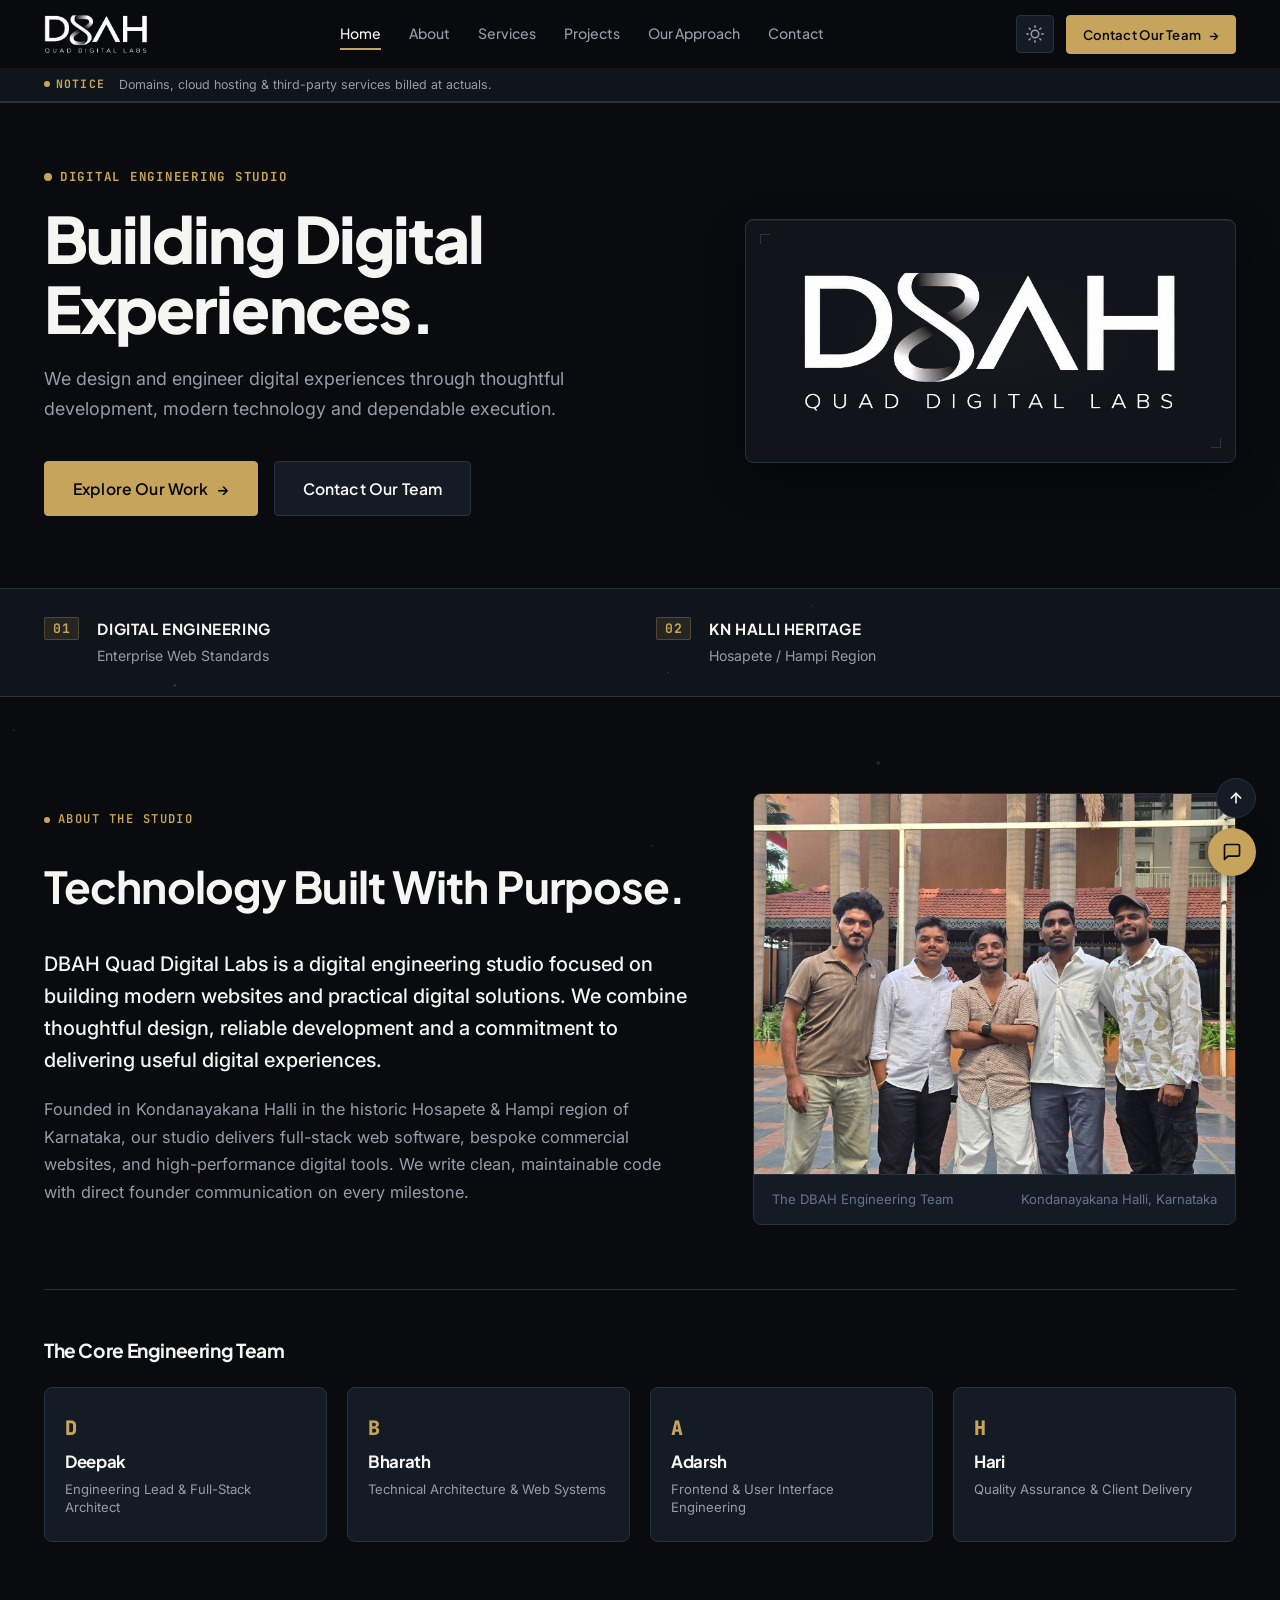
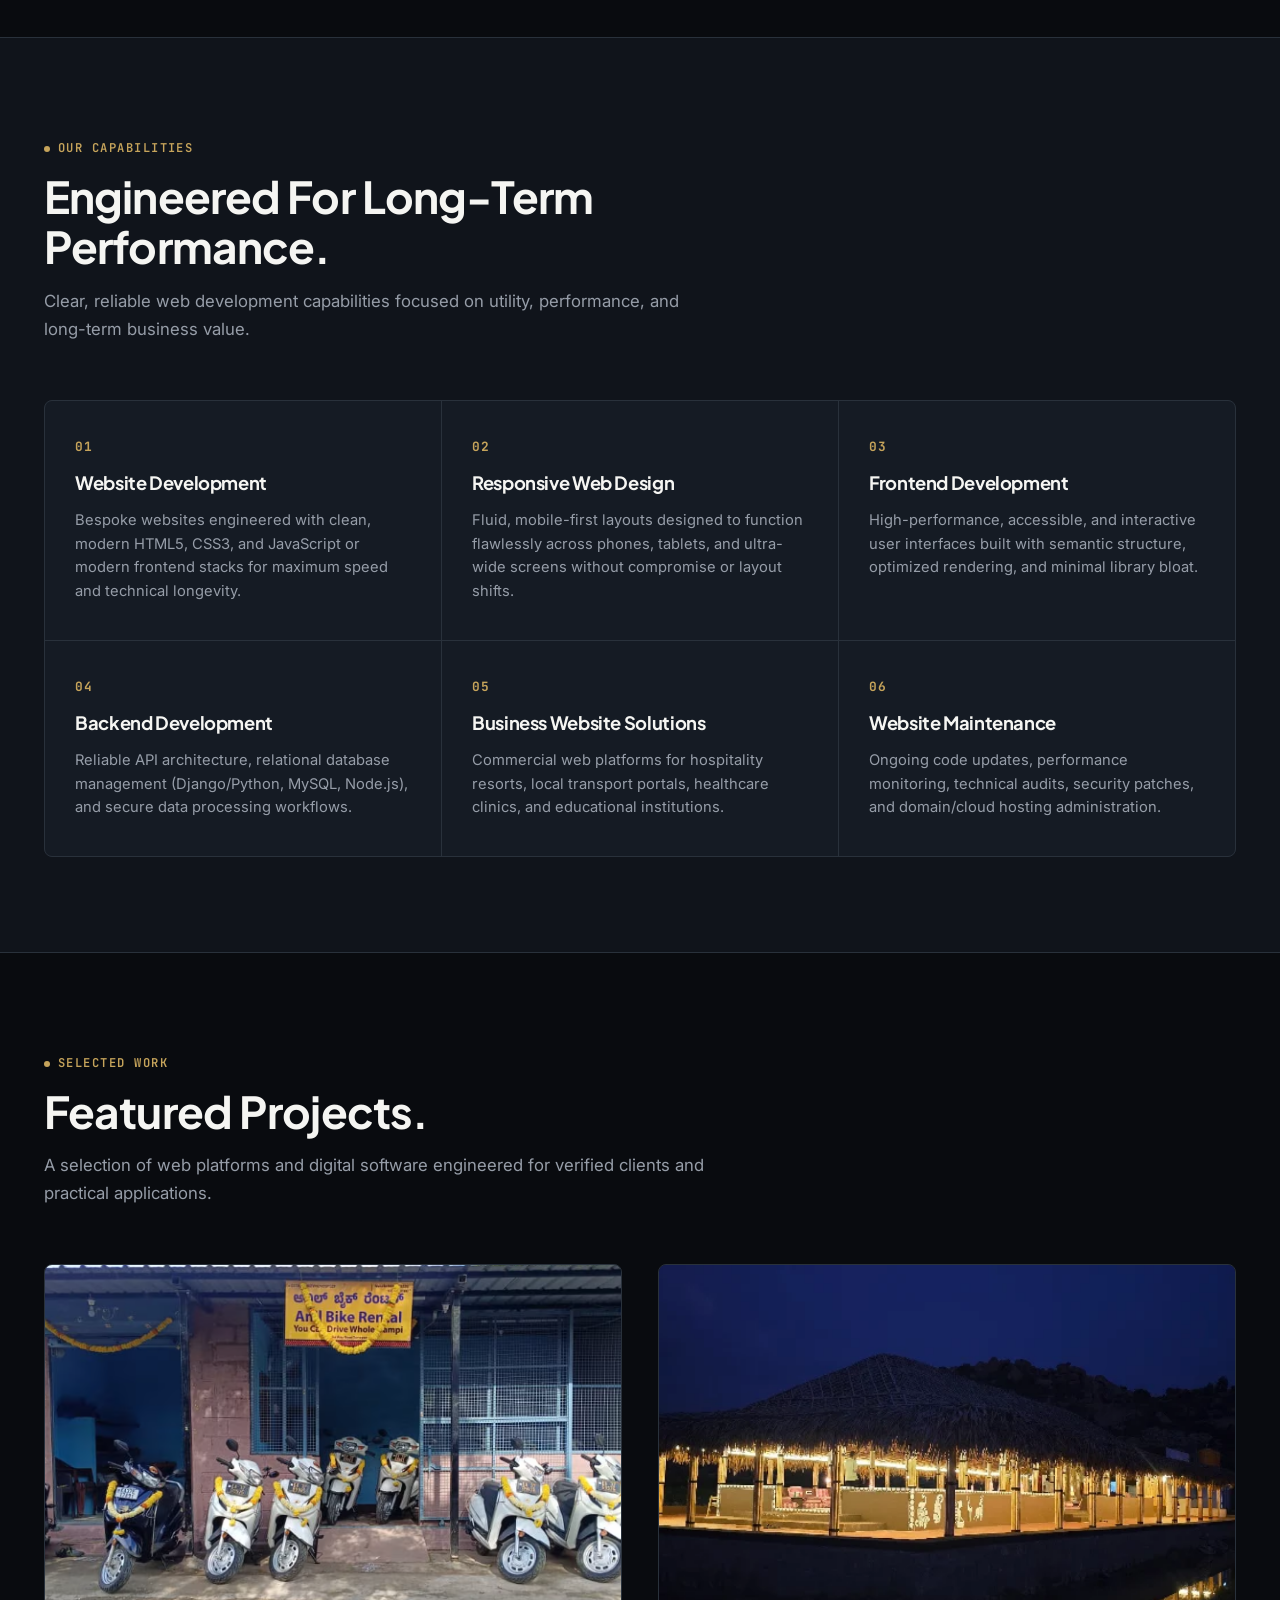
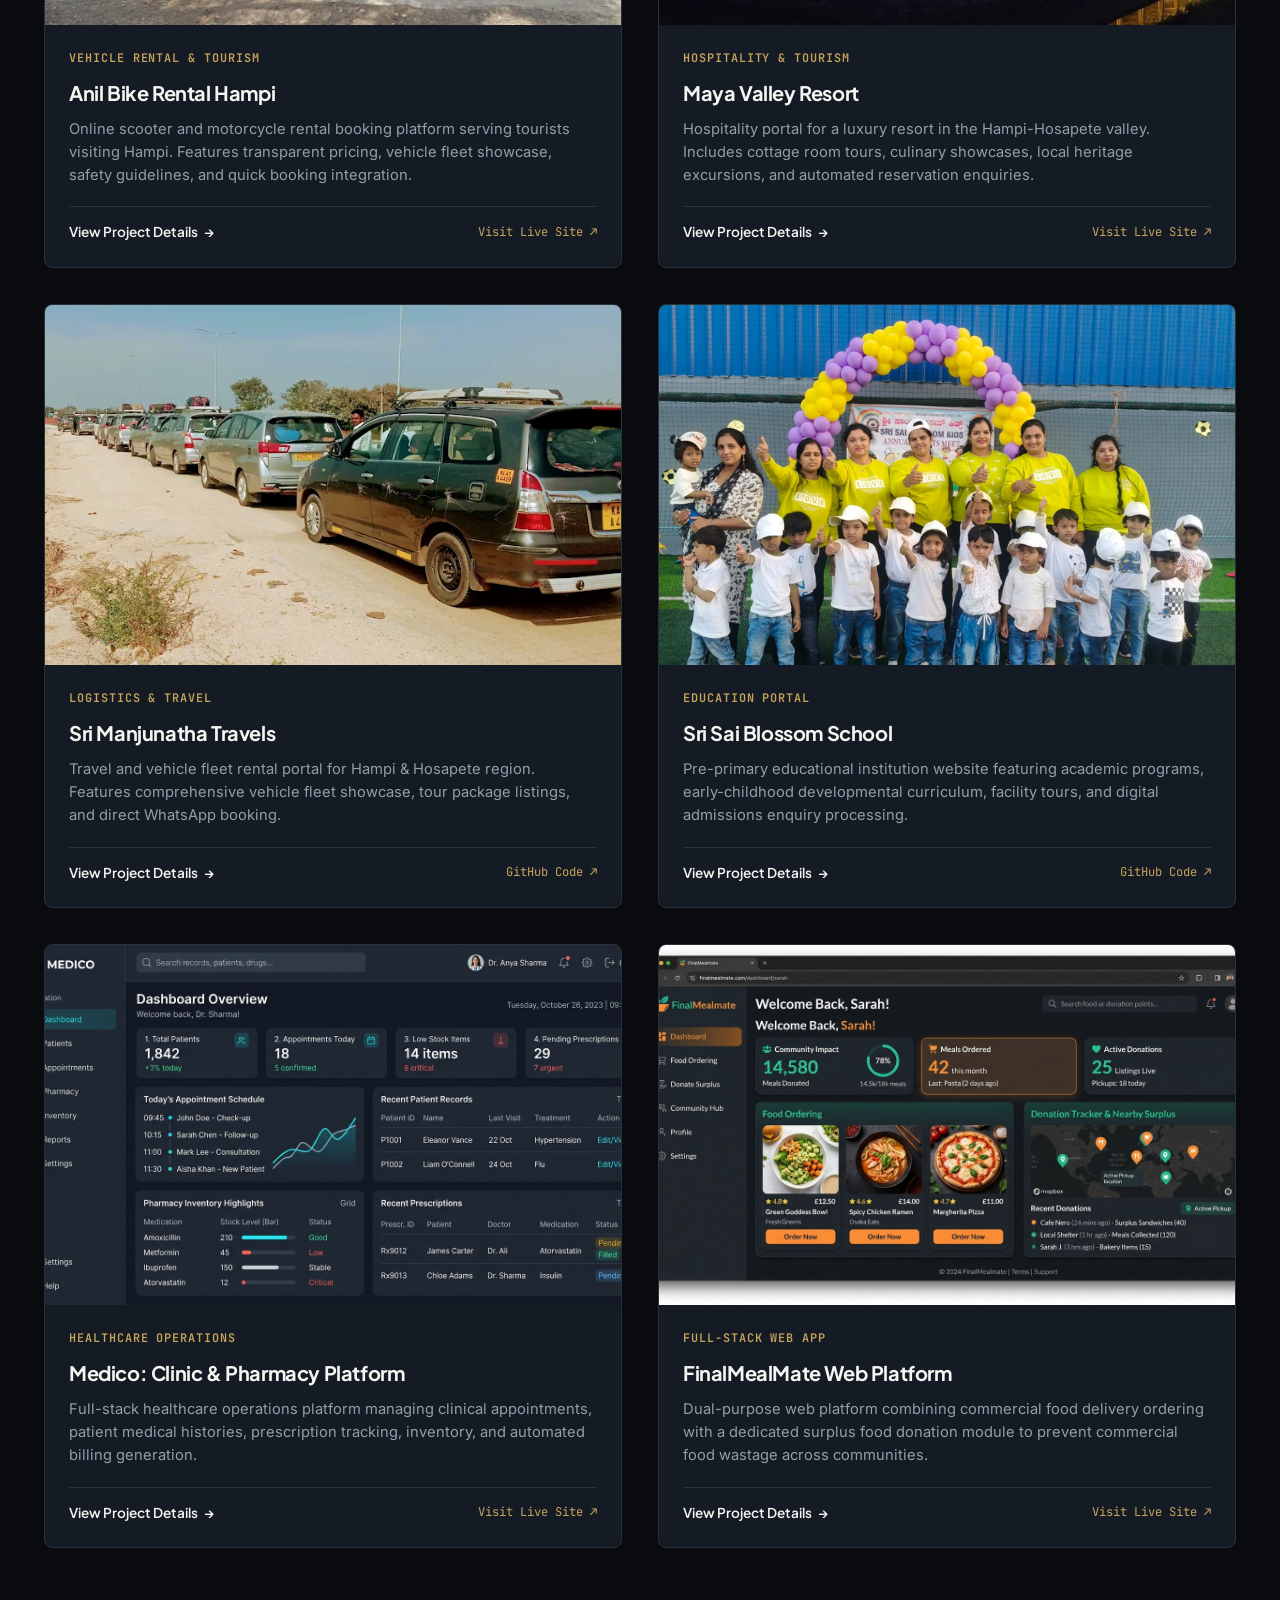
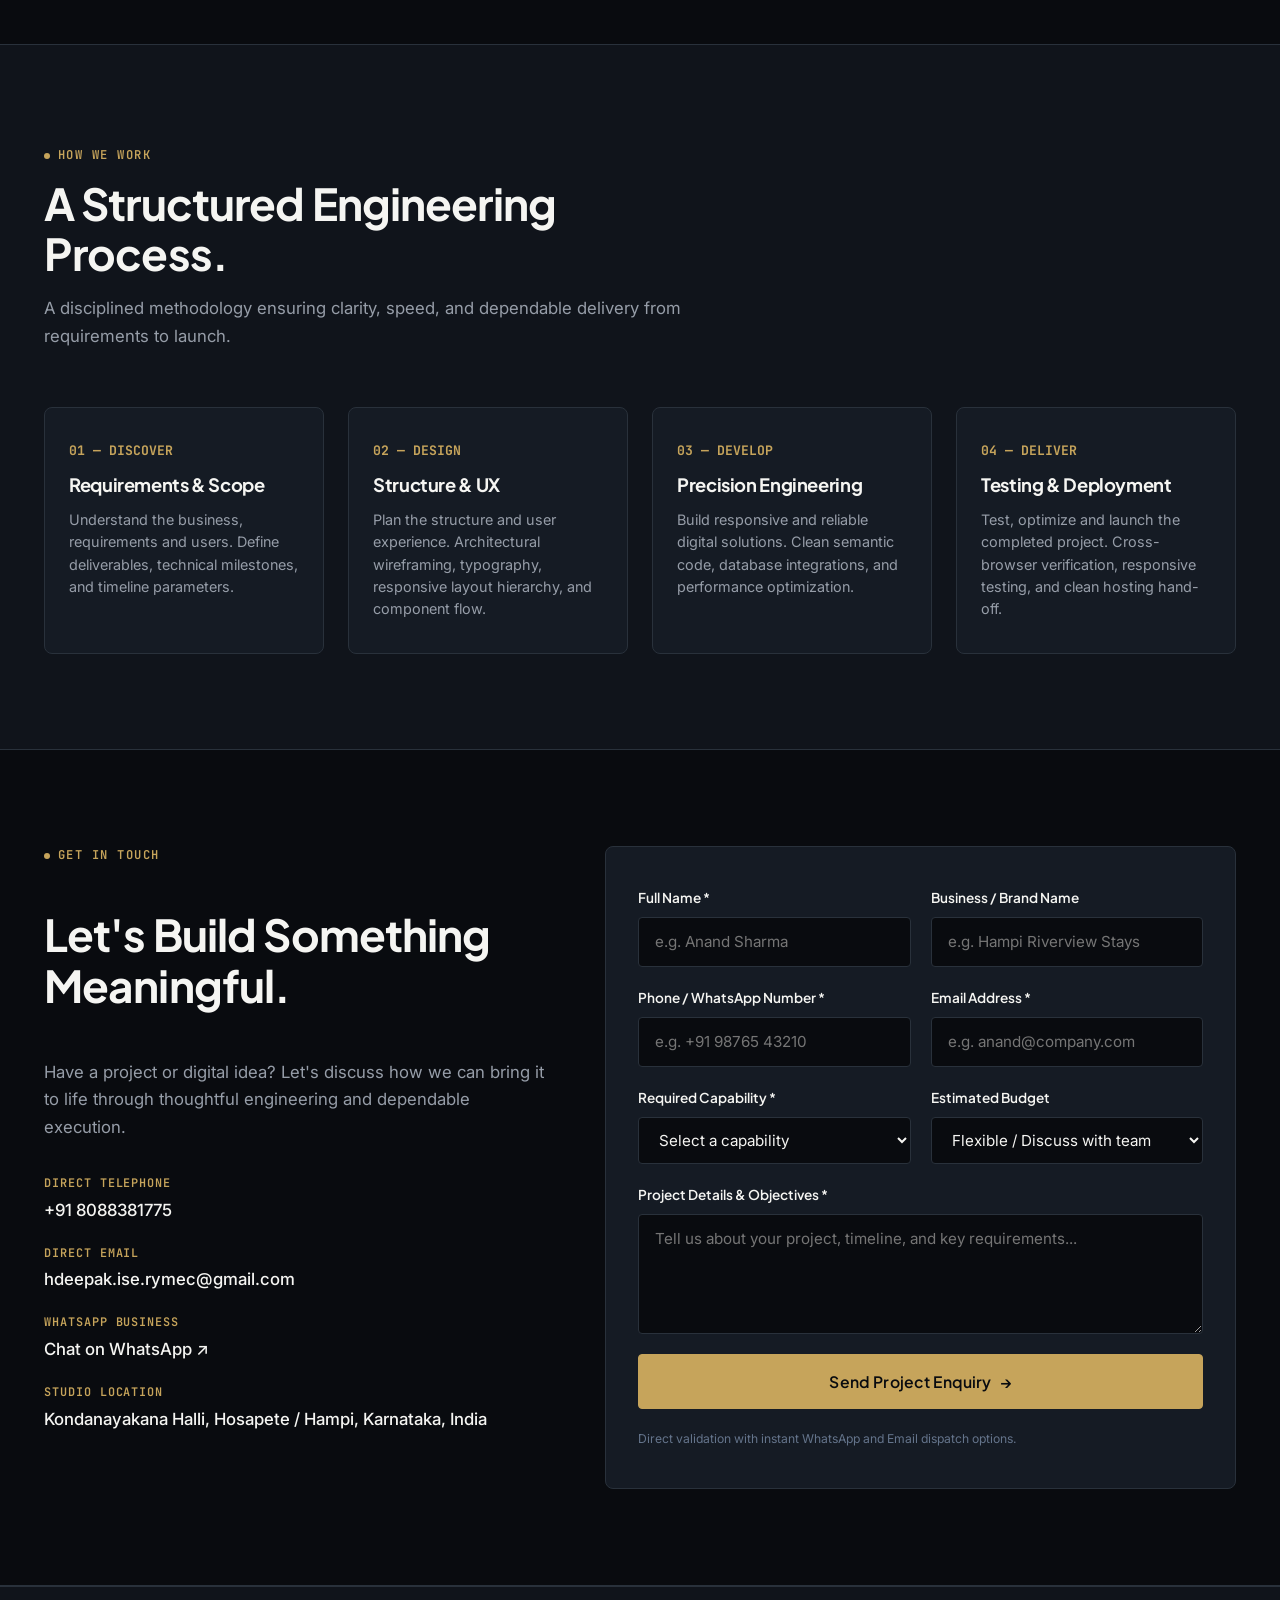
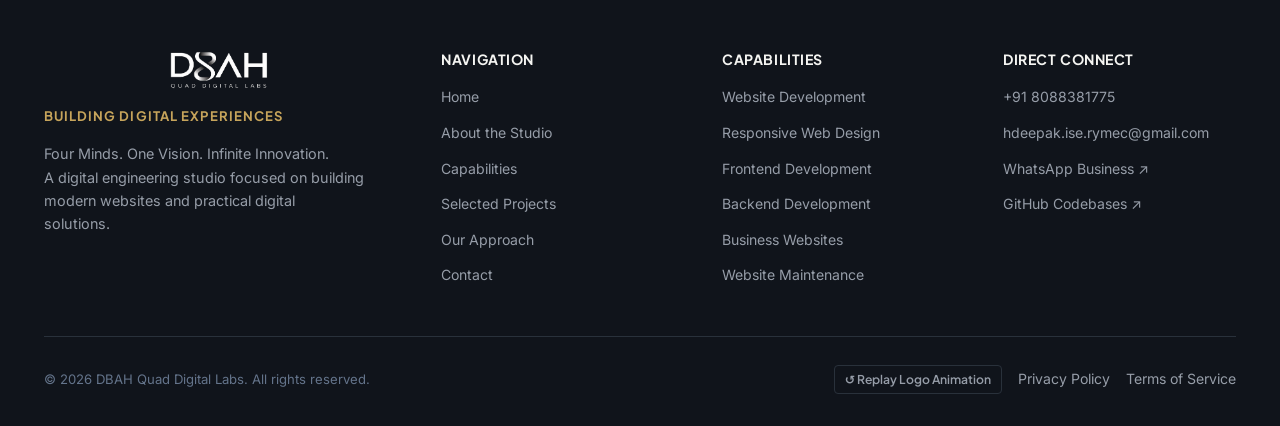
==== commit a37a0835: "feat: In-place hero logo cinematic reveal animation and light mode visibility fix" ====
--- a/index.html
+++ b/index.html
@@ -37,7 +37,6 @@
 
   <!-- Stylesheets -->
   <link rel="stylesheet" href="css/style.css">
-  <link rel="stylesheet" href="css/cinematic-intro.css">
 
   <!-- Preload Official Scalable Vector Wordmark Assets -->
   <link rel="preload" href="assets/images/dbah-wordmark.svg" as="image">
@@ -71,58 +70,6 @@
 </head>
 <body class="dark-theme">
 
-  <!-- ========================================================================
-       PREMIUM CINEMATIC TYPOGRAPHIC INTRO (DBAH QUAD DIGITAL LABS)
-       Zero-Gravity 3D Motion Graphics, Metallic Geometry & Magnetic Assembly
-       ======================================================================== -->
-  <aside id="cinematic-intro" class="cinematic-intro" role="dialog" aria-modal="true" aria-label="DBAH Quad Digital Labs Cinematic Brand Reveal">
-    <!-- Zero Gravity Deep Space Ambient Canvas (Silver Scanning Ray & Muted Particles) -->
-    <canvas id="intro-canvas" class="intro-canvas" aria-hidden="true"></canvas>
-
-    <!-- UI Overlay: Skip Intro Button -->
-    <div class="intro-controls">
-      <button id="intro-skip-btn" class="intro-skip-btn" type="button" aria-label="Skip brand intro">
-        <span class="skip-text">Skip Intro</span>
-        <span class="skip-key-hint">ESC</span>
-        <svg class="skip-arrow" width="14" height="14" viewBox="0 0 24 24" fill="none" stroke="currentColor" stroke-width="2.5" stroke-linecap="round" stroke-linejoin="round">
-          <polyline points="9 18 15 12 9 6"></polyline>
-        </svg>
-      </button>
-    </div>
-
-    <!-- 3D Cinematic Floating Stage -->
-    <div class="intro-stage-wrapper">
-      <div id="intro-stage" class="intro-stage">
-        <!-- Ambient Backlight Glow behind Wordmark -->
-        <div class="intro-ambient-glow" aria-hidden="true"></div>
-
-        <!-- 3D Geometric Fragments Layer (Phases 1-4) -->
-        <div id="intro-fragments-container" class="intro-fragments-container" aria-hidden="true">
-          <!-- 14 geometrically clipped metallic pieces dynamically rendered -->
-        </div>
-
-        <!-- Assembled Official Master Wordmark (Phases 4-6) -->
-        <div id="intro-assembled-wrap" class="intro-assembled-wrap">
-          <img src="assets/images/dbah-wordmark.svg" alt="DBAH Quad Digital Labs Official Typographic Wordmark" class="intro-wordmark-img">
-          <!-- Radiant Silver Light Sweep across Assembled Wordmark -->
-          <div class="intro-light-sweep" aria-hidden="true"></div>
-        </div>
-
-        <!-- Tagline: BUILDING DIGITAL EXPERIENCES (Phase 5) -->
-        <div id="intro-tagline-wrap" class="intro-tagline-wrap">
-          <div class="intro-tagline-line" aria-hidden="true"></div>
-          <span class="intro-tagline-text">BUILDING DIGITAL EXPERIENCES</span>
-          <div class="intro-tagline-line" aria-hidden="true"></div>
-        </div>
-      </div>
-    </div>
-
-    <!-- Minimal Subtle Silver Timeline Progress Track -->
-    <div class="intro-progress-track" aria-hidden="true">
-      <div id="intro-progress-fill" class="intro-progress-fill"></div>
-    </div>
-  </aside>
-
   <!-- Background Ambient Canvas -->
   <canvas id="particles-canvas" aria-hidden="true"></canvas>
 
@@ -263,10 +210,21 @@
           </div>
         </div>
 
-        <!-- Right Section: Authentic DBAH Logo Showcase -->
+        <!-- Right Section: Authentic DBAH Logo Showcase (Dedicated In-Place Reveal Surface) -->
         <div class="hero-visual reveal reveal-delay-1">
-          <div class="hero-logo-showcase" id="hero-logo-showcase">
-            <img src="assets/images/dbah-wordmark.svg" alt="Official DBAH Quad Digital Labs Wordmark" class="hero-wordmark-img" width="380" height="146" fetchpriority="high">
+          <div class="hero-logo-showcase" id="hero-logo-showcase" role="img" aria-label="Official DBAH Quad Digital Labs Wordmark">
+            <!-- Subtle ambient golden backlight -->
+            <div class="hero-logo-ambient" aria-hidden="true"></div>
+
+            <!-- Precision engineering corner frame marks -->
+            <div class="hero-logo-frame-corner top-left" aria-hidden="true"></div>
+            <div class="hero-logo-frame-corner bottom-right" aria-hidden="true"></div>
+
+            <!-- In-Place Stage: Authentic Logo & Champagne-Gold Light Sweep -->
+            <div class="hero-logo-stage" id="hero-logo-stage">
+              <img src="assets/images/dbah-wordmark.svg" alt="Official DBAH Quad Digital Labs Wordmark" class="hero-wordmark-img" width="380" height="146" fetchpriority="high">
+              <div class="hero-logo-sweep" aria-hidden="true"></div>
+            </div>
           </div>
         </div>
       </div>
@@ -800,7 +758,7 @@
           © <span id="current-year">2026</span> DBAH Quad Digital Labs. All rights reserved.
         </div>
         <div class="footer-legal-links">
-          <button class="footer-replay-btn" id="footer-replay-intro-btn" type="button" aria-label="Replay Cinematic Intro">🎬 Replay Intro</button>
+          <button class="footer-replay-btn" id="footer-replay-intro-btn" type="button" aria-label="Replay Hero Logo Animation" data-action="replay-hero-logo">↺ Replay Logo Animation</button>
           <a href="#" class="footer-link" id="open-privacy">Privacy Policy</a>
           <a href="#" class="footer-link" id="open-terms">Terms of Service</a>
         </div>
@@ -935,9 +893,6 @@
     }
   </script>
 
-  <!-- Cinematic Intro Controller -->
-  <script src="js/cinematic-intro.js"></script>
-
   <!-- Main JavaScript File -->
   <script src="js/main.js" defer></script>
 </body>
--- a/css/style.css
+++ b/css/style.css
@@ -747,30 +747,227 @@
   align-items: center;
 }
 
+/* --- HERO LOGO SHOWCASE & IN-PLACE CINEMATIC ANIMATION --- */
 .hero-logo-showcase {
   width: 100%;
-  background: var(--bg-surface);
-  border: 1px solid var(--border-color);
+  max-width: 520px;
+  background: #11151B; /* Always deep charcoal to ensure silver/white logo contrast */
+  border: 1px solid #29313B;
   border-radius: var(--radius-md);
   padding: 48px 36px;
   display: flex;
-  flex-direction: column;
   align-items: center;
   justify-content: center;
   position: relative;
-  transition: border-color var(--transition-normal);
+  overflow: hidden; /* Clips all light sweeps strictly inside container */
+  box-shadow: 0 16px 40px rgba(0, 0, 0, 0.45), inset 0 1px 0 rgba(255, 255, 255, 0.06);
+  transition: border-color var(--transition-normal), box-shadow var(--transition-normal);
 }
 
 .hero-logo-showcase:hover {
   border-color: var(--gold-border);
 }
 
+/* Light Theme: Dedicated Dark Charcoal Surface For Strong Logo Visibility */
+[data-theme="light"] .hero-logo-showcase,
+body.light-theme .hero-logo-showcase {
+  background: #11151B !important; /* Preserves deep charcoal background in light mode */
+  border: 1px solid #242B35;
+  box-shadow: 0 16px 36px rgba(17, 21, 27, 0.16), 0 4px 12px rgba(17, 21, 27, 0.08), inset 0 1px 0 rgba(255, 255, 255, 0.08);
+}
+
+/* Ambient Backlight (Stage 1 & 4) */
+.hero-logo-ambient {
+  position: absolute;
+  inset: 0;
+  pointer-events: none;
+  background: radial-gradient(ellipse at 50% 50%, rgba(198, 164, 91, 0.14), rgba(255, 255, 255, 0.02) 45%, transparent 72%);
+  opacity: 0.25;
+  z-index: 1;
+  transition: opacity 0.6s ease;
+}
+
+/* Precision Engineering Corner Marks */
+.hero-logo-frame-corner {
+  position: absolute;
+  width: 10px;
+  height: 10px;
+  pointer-events: none;
+  border-color: rgba(198, 164, 91, 0.35);
+  border-style: solid;
+  opacity: 0.6;
+  z-index: 2;
+}
+
+.hero-logo-frame-corner.top-left {
+  top: 14px;
+  left: 14px;
+  border-width: 1px 0 0 1px;
+}
+
+.hero-logo-frame-corner.bottom-right {
+  bottom: 14px;
+  right: 14px;
+  border-width: 0 1px 1px 0;
+}
+
+/* Stage Wrapper */
+.hero-logo-stage {
+  position: relative;
+  display: flex;
+  align-items: center;
+  justify-content: center;
+  width: 100%;
+  max-width: 380px;
+  margin: 0 auto;
+  z-index: 3;
+}
+
+/* Wordmark Asset: Original Artwork Preserved Without Distortion */
 .hero-wordmark-img {
   width: 100%;
   max-width: 380px;
   height: auto;
   object-fit: contain;
   display: block;
+  position: relative;
+  z-index: 2;
+  will-change: transform, opacity;
+  /* Default static state: 100% visible immediately if JS fails or already settled */
+  opacity: 1;
+  transform: none;
+}
+
+/* Golden Light Sweep Overlay (Stage 2) */
+.hero-logo-sweep {
+  position: absolute;
+  top: -25%;
+  left: 0;
+  width: 80px;
+  height: 150%;
+  pointer-events: none;
+  z-index: 4;
+  opacity: 0;
+  /* Sophisticated champagne-gold light beam with smooth metallic falloff */
+  background: linear-gradient(
+    105deg,
+    transparent 0%,
+    rgba(255, 255, 255, 0.04) 22%,
+    rgba(198, 164, 91, 0.42) 42%,
+    rgba(255, 250, 230, 0.95) 50%,
+    rgba(198, 164, 91, 0.42) 58%,
+    rgba(255, 255, 255, 0.04) 78%,
+    transparent 100%
+  );
+  filter: drop-shadow(0 0 14px rgba(198, 164, 91, 0.5));
+  mix-blend-mode: screen;
+  transform: translateX(-160%) skewX(-20deg);
+}
+
+/* --- ANIMATION KEYFRAMES (3.8s In-Place Sequence) --- */
+.hero-logo-showcase.is-animating .hero-logo-ambient {
+  animation: heroAmbientReveal 3.8s cubic-bezier(0.16, 1, 0.3, 1) forwards;
+}
+
+.hero-logo-showcase.is-animating .hero-logo-sweep {
+  animation: heroGoldSweep 3.8s cubic-bezier(0.22, 1, 0.36, 1) forwards;
+}
+
+.hero-logo-showcase.is-animating .hero-wordmark-img {
+  animation: heroWordmarkInPlace 3.8s cubic-bezier(0.16, 1, 0.3, 1) forwards;
+}
+
+/* Stage 1 (0-0.7s) to Stage 4 (2.8-3.8s) Ambient */
+@keyframes heroAmbientReveal {
+  0% {
+    opacity: 0;
+    transform: scale(0.85);
+  }
+  18% { /* ~0.7s */
+    opacity: 0.48;
+    transform: scale(1);
+  }
+  44% { /* ~1.7s */
+    opacity: 0.55;
+  }
+  74% { /* ~2.8s */
+    opacity: 0.35;
+  }
+  100% { /* 3.8s */
+    opacity: 0.25;
+    transform: scale(1);
+  }
+}
+
+/* Stage 2 (0.7-1.7s) Golden Light Sweep */
+@keyframes heroGoldSweep {
+  0%, 18% { /* 0s - 0.7s */
+    opacity: 0;
+    transform: translateX(-160%) skewX(-20deg);
+  }
+  20% { /* 0.76s: Light sweep enters */
+    opacity: 0.85;
+  }
+  44% { /* 1.67s: Light sweep glides over DBAH letters */
+    opacity: 1;
+    transform: translateX(400px) skewX(-20deg);
+  }
+  48% { /* 1.82s: Exit fade */
+    opacity: 0;
+    transform: translateX(450px) skewX(-20deg);
+  }
+  100% {
+    opacity: 0;
+    transform: translateX(450px) skewX(-20deg);
+  }
+}
+
+/* Stage 1-4 Wordmark Reveal & In-Place Settle */
+@keyframes heroWordmarkInPlace {
+  0% {
+    /* Stage 1: Subtle light introduction */
+    opacity: 0.32;
+    transform: scale(0.975);
+    filter: drop-shadow(0 0 0 transparent);
+  }
+  18% { /* 0.7s */
+    opacity: 0.38;
+    transform: scale(0.98);
+  }
+  32% { /* ~1.2s: Glint begins */
+    opacity: 0.78;
+    transform: scale(0.99);
+    filter: drop-shadow(0 0 8px rgba(198, 164, 91, 0.3));
+  }
+  46% { /* ~1.75s: Sweep finishes, precision reveal begins */
+    opacity: 0.94;
+    transform: scale(0.996);
+    filter: drop-shadow(0 0 16px rgba(255, 255, 255, 0.22));
+  }
+  74% { /* 2.8s: Precision reveal complete, crisp 100% readable */
+    opacity: 1;
+    transform: scale(1.0);
+    filter: drop-shadow(0 0 6px rgba(198, 164, 91, 0.14));
+  }
+  100% { /* 3.8s: Reflection fades naturally, completely stationary */
+    opacity: 1;
+    transform: scale(1.0);
+    filter: none;
+  }
+}
+
+/* Static Settled State */
+.hero-logo-showcase.is-settled .hero-wordmark-img,
+.hero-logo-showcase:not(.is-animating) .hero-wordmark-img {
+  opacity: 1;
+  transform: none;
+  filter: none;
+}
+
+.hero-logo-showcase.is-settled .hero-logo-sweep,
+.hero-logo-showcase:not(.is-animating) .hero-logo-sweep {
+  display: none;
+  opacity: 0;
 }
 
 /* --- 9. BRAND INFORMATION BANNER (EDITORIAL TWO-COLUMN LAYOUT) --- */
@@ -1765,6 +1962,12 @@
 
   .hero-logo-showcase {
     padding: 32px 20px;
+    max-width: 440px;
+    margin: 0 auto;
+  }
+
+  .hero-wordmark-img {
+    max-width: 310px;
   }
 
   .brand-info-grid {
@@ -1811,6 +2014,11 @@
 
   .hero-logo-showcase {
     padding: 24px 16px;
+    max-width: 340px;
+  }
+
+  .hero-wordmark-img {
+    max-width: 240px;
   }
 
   .contact-form-wrap {
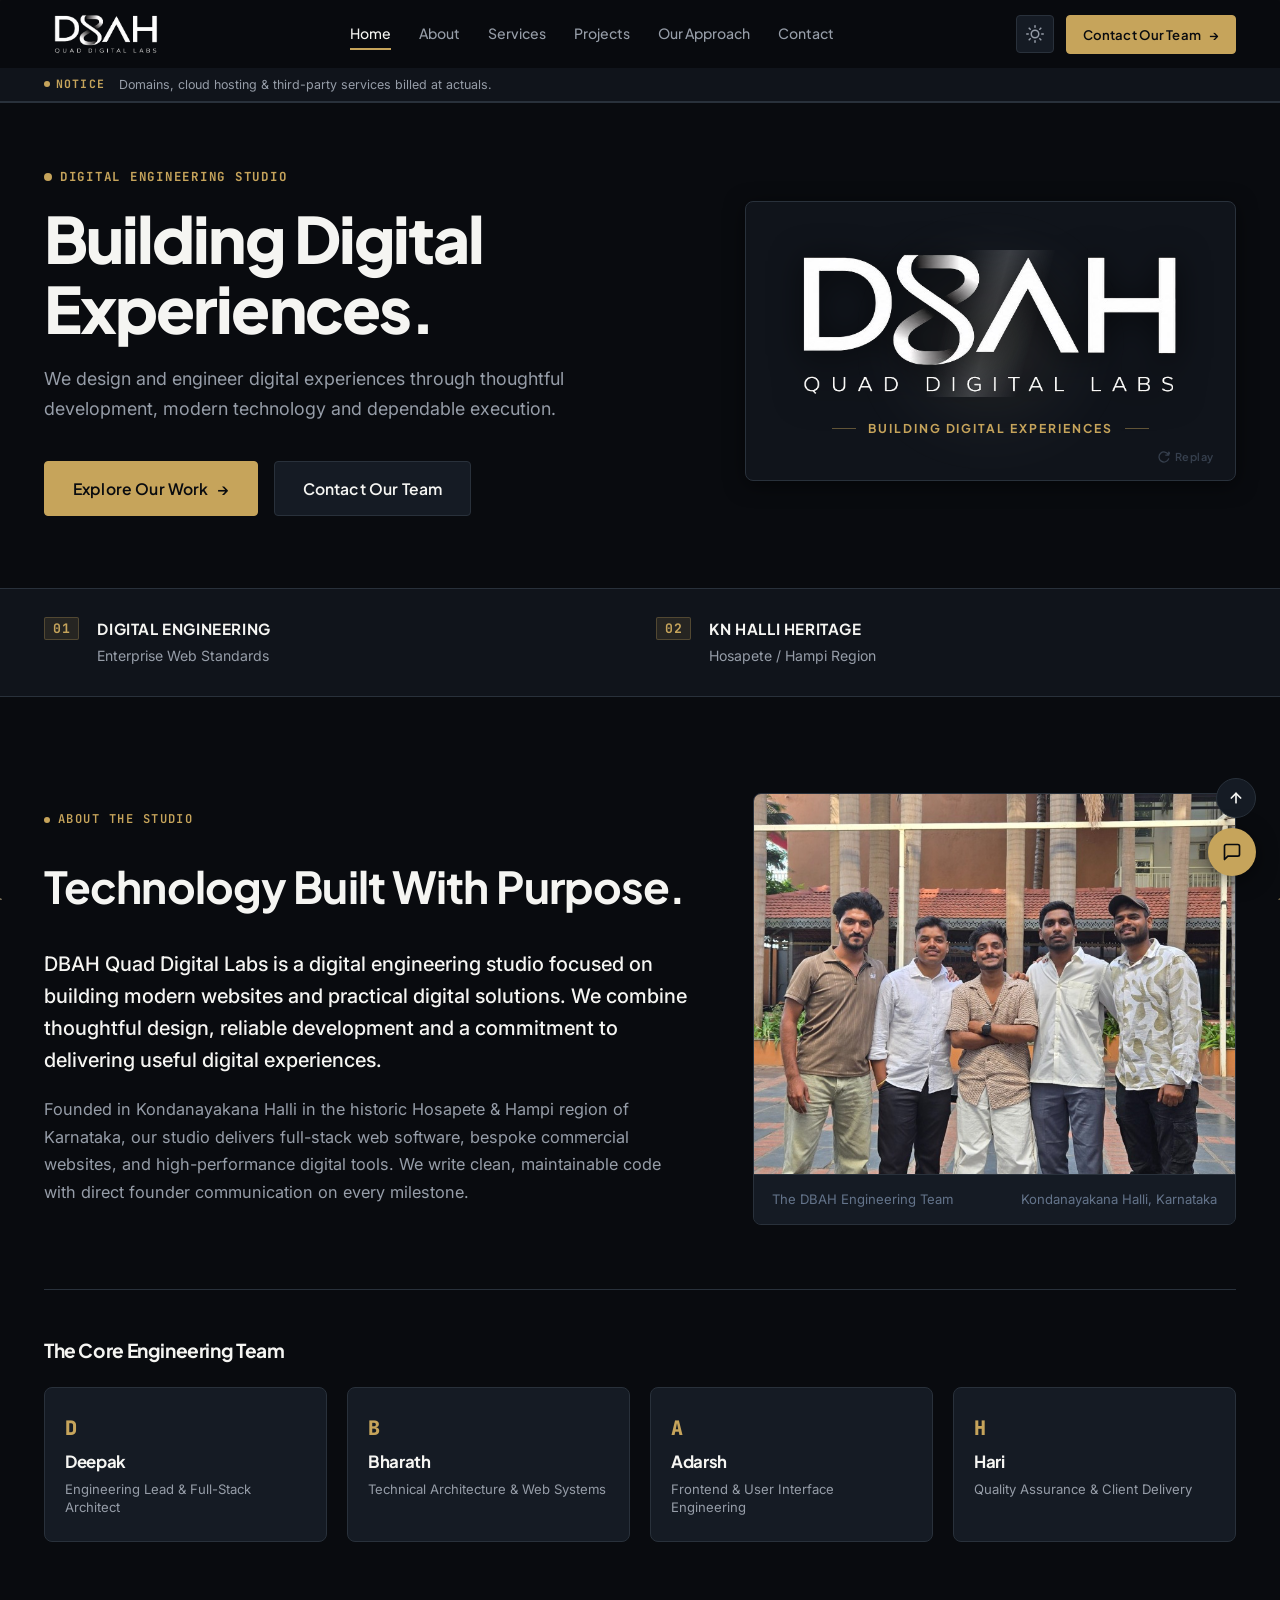
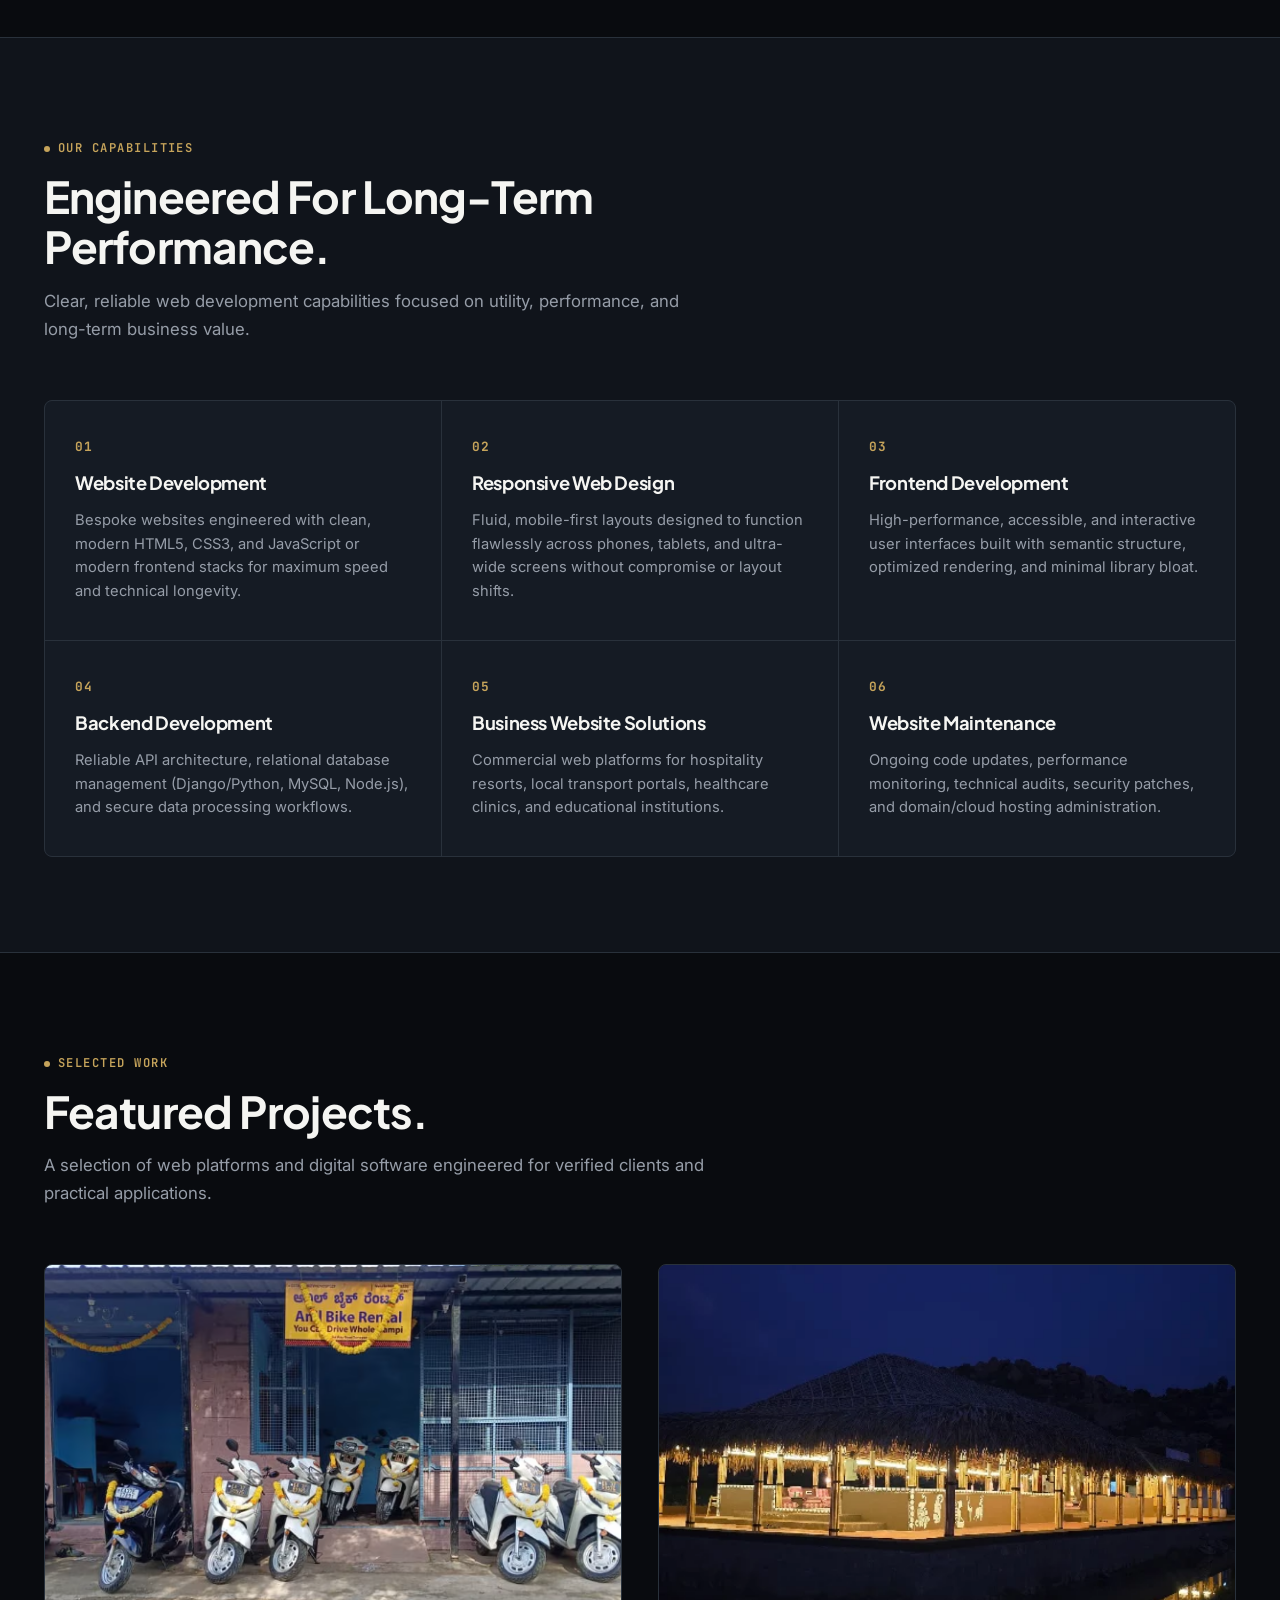
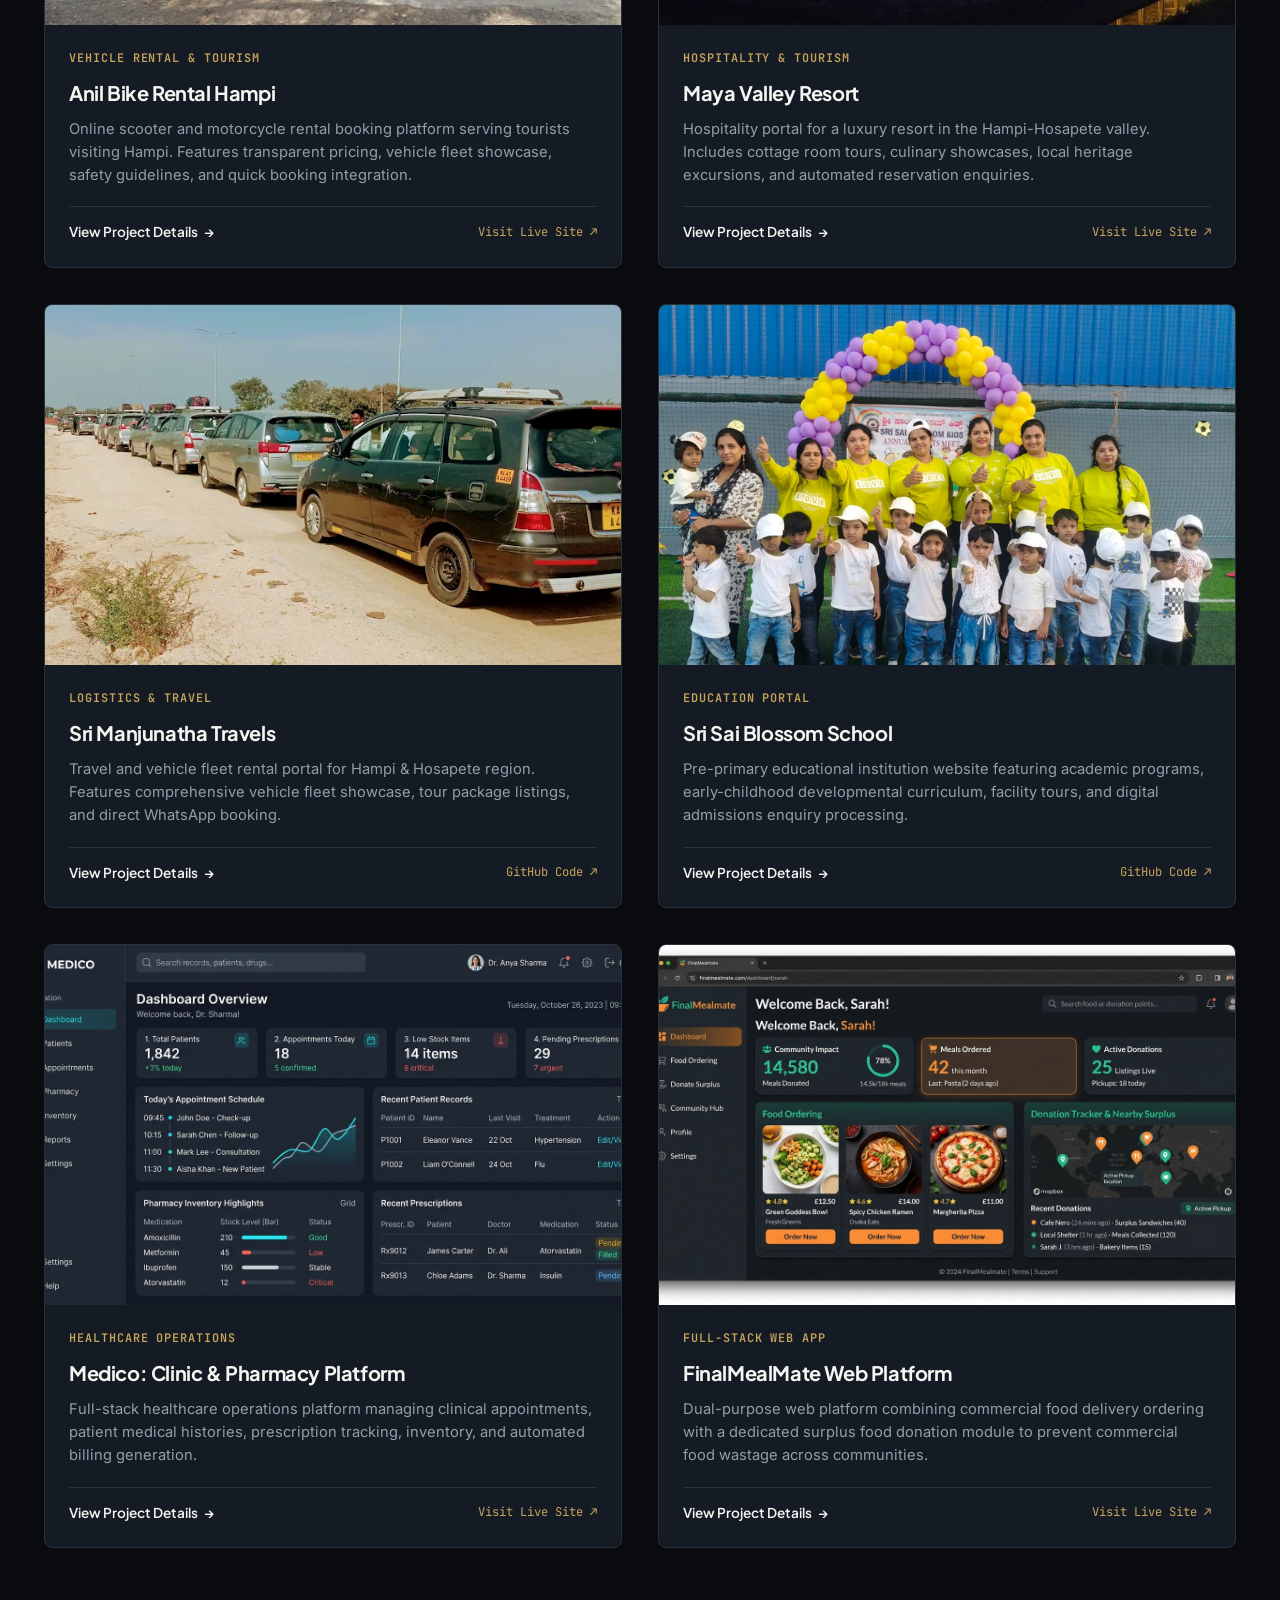
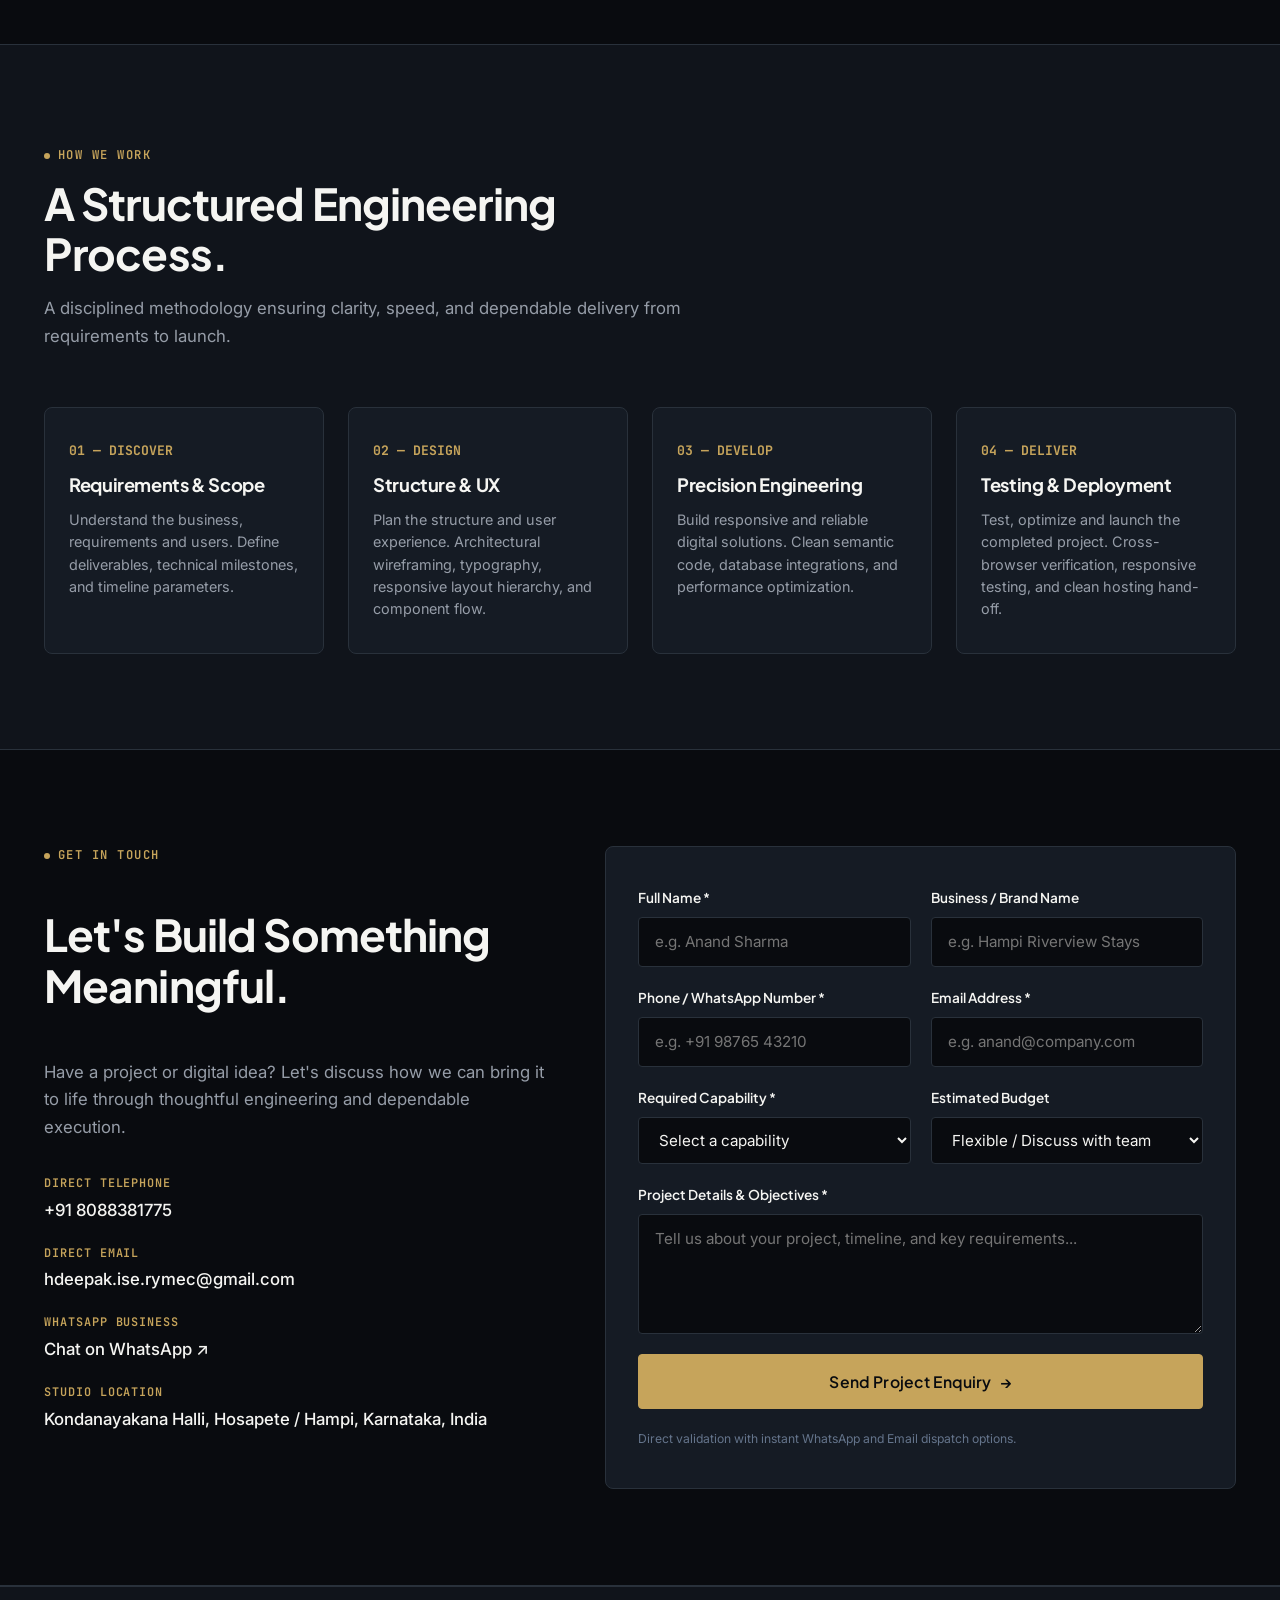
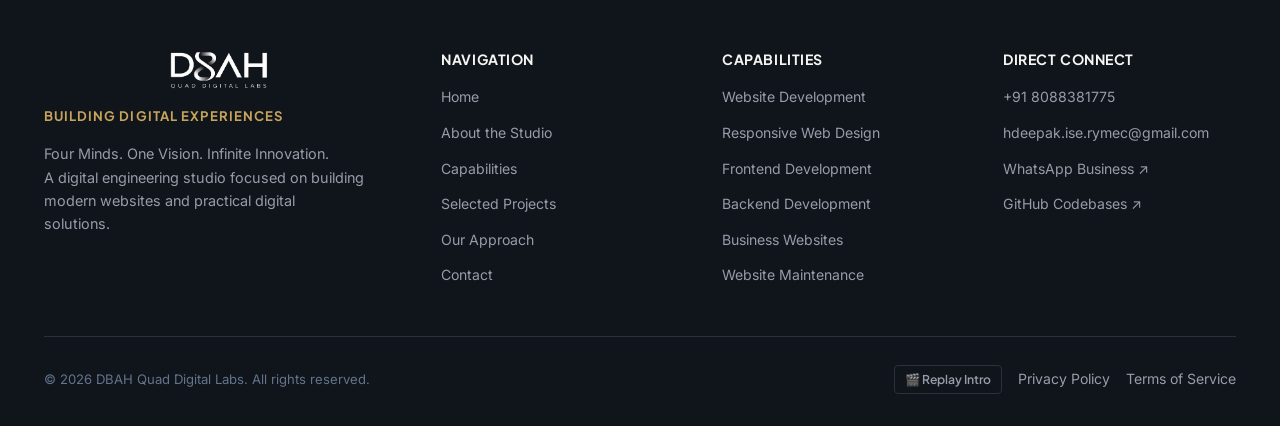
==== commit ede53329: "feat: Implement homepage hero cinematic logo animation and light/dark contrast containers" ====
--- a/index.html
+++ b/index.html
@@ -35,7 +35,7 @@
   <link rel="icon" type="image/png" href="assets/images/favicon.png">
   <link rel="apple-touch-icon" href="assets/images/favicon.png">
 
-  <!-- Stylesheets -->
+  <!-- Stylesheet -->
   <link rel="stylesheet" href="css/style.css">
 
   <!-- Preload Official Scalable Vector Wordmark Assets -->
@@ -210,21 +210,36 @@
           </div>
         </div>
 
-        <!-- Right Section: Authentic DBAH Logo Showcase (Dedicated In-Place Reveal Surface) -->
+        <!-- Right Section: Authentic DBAH Logo Showcase with 4-Stage Cinematic Hero Reveal -->
         <div class="hero-visual reveal reveal-delay-1">
-          <div class="hero-logo-showcase" id="hero-logo-showcase" role="img" aria-label="Official DBAH Quad Digital Labs Wordmark">
-            <!-- Subtle ambient golden backlight -->
-            <div class="hero-logo-ambient" aria-hidden="true"></div>
-
-            <!-- Precision engineering corner frame marks -->
-            <div class="hero-logo-frame-corner top-left" aria-hidden="true"></div>
-            <div class="hero-logo-frame-corner bottom-right" aria-hidden="true"></div>
-
-            <!-- In-Place Stage: Authentic Logo & Champagne-Gold Light Sweep -->
-            <div class="hero-logo-stage" id="hero-logo-stage">
+          <div class="hero-logo-showcase" id="hero-logo-showcase" aria-label="Official DBAH Quad Digital Labs Brand Emblem">
+            <!-- Stage 1: Ambient Introduction (0–0.8s) -->
+            <div class="hero-ambient-glow" aria-hidden="true"></div>
+
+            <!-- Stage 2: Golden Light Sweep Beam (0.8–1.8s) -->
+            <div class="hero-beam-sweep" aria-hidden="true"></div>
+
+            <!-- Stage 3 & 4: Precision Reveal of Unmodified DBAH Wordmark (1.8–4.0s) -->
+            <div class="hero-wordmark-wrap">
               <img src="assets/images/dbah-wordmark.svg" alt="Official DBAH Quad Digital Labs Wordmark" class="hero-wordmark-img" width="380" height="146" fetchpriority="high">
-              <div class="hero-logo-sweep" aria-hidden="true"></div>
-            </div>
+              <!-- Subtle Metallic Reflection / Specular Sheen -->
+              <div class="hero-metallic-sheen" aria-hidden="true"></div>
+            </div>
+
+            <!-- Stage 4: Tagline Reveal (3.0–4.0s) -->
+            <div class="hero-tagline-wrap" id="hero-tagline-wrap" aria-hidden="true">
+              <div class="hero-tagline-divider"></div>
+              <span class="hero-tagline-text">BUILDING DIGITAL EXPERIENCES</span>
+              <div class="hero-tagline-divider"></div>
+            </div>
+
+            <!-- Discreet Replay Button -->
+            <button class="hero-anim-replay" id="hero-anim-replay" type="button" aria-label="Replay Logo Animation" title="Replay Cinematic Logo Animation">
+              <svg width="12" height="12" viewBox="0 0 24 24" fill="none" stroke="currentColor" stroke-width="2.5" stroke-linecap="round" stroke-linejoin="round" aria-hidden="true">
+                <path d="M21.5 2v6h-6M21.34 15.57a10 10 0 1 1-.57-8.38l5.67-5.67"/>
+              </svg>
+              <span>Replay</span>
+            </button>
           </div>
         </div>
       </div>
@@ -758,7 +773,7 @@
           © <span id="current-year">2026</span> DBAH Quad Digital Labs. All rights reserved.
         </div>
         <div class="footer-legal-links">
-          <button class="footer-replay-btn" id="footer-replay-intro-btn" type="button" aria-label="Replay Hero Logo Animation" data-action="replay-hero-logo">↺ Replay Logo Animation</button>
+          <button class="footer-replay-btn" id="footer-replay-intro-btn" type="button" aria-label="Replay Cinematic Intro">🎬 Replay Intro</button>
           <a href="#" class="footer-link" id="open-privacy">Privacy Policy</a>
           <a href="#" class="footer-link" id="open-terms">Terms of Service</a>
         </div>
--- a/css/style.css
+++ b/css/style.css
@@ -17,7 +17,7 @@
   --text-muted: #64748B;
   
   --gold-accent: #C6A45B;
-  --gold-hover: #D4B66E;
+  --gold-hover: #AE8C45;
   --gold-subtle: rgba(198, 164, 91, 0.12);
   --gold-border: rgba(198, 164, 91, 0.28);
   
@@ -53,26 +53,26 @@
   --shadow-lg: 0 12px 36px rgba(0, 0, 0, 0.65);
 }
 
-/* Light Theme Variables (Intentional Warm Off-White & Dark Graphite) */
+/* Light Theme Variables (Section 3: #F5F6F8, #FFFFFF, #171C28, #C6A45B, #AE8C45) */
 [data-theme="light"],
 body.light-theme {
-  --bg-main: #F8F9FA;
+  --bg-main: #F5F6F8;
   --bg-secondary: #FFFFFF;
-  --bg-surface: #F1F3F5;
-  --bg-surface-elevated: #FFFFFF;
+  --bg-surface: #FFFFFF;
+  --bg-surface-elevated: #F0F2F5;
   
-  --text-primary: #111827;
-  --text-secondary: #64748B;
-  --text-muted: #94A3B8;
+  --text-primary: #171C28;
+  --text-secondary: #6B7280;
+  --text-muted: #9CA3AF;
   
-  --gold-accent: #9A7B38;
-  --gold-hover: #B8860B;
-  --gold-subtle: rgba(154, 123, 56, 0.10);
-  --gold-border: rgba(154, 123, 56, 0.30);
+  --gold-accent: #C6A45B;
+  --gold-hover: #AE8C45;
+  --gold-subtle: rgba(198, 164, 91, 0.12);
+  --gold-border: rgba(198, 164, 91, 0.35);
   
   --border-color: #E2E8F0;
   --border-subtle: #EDF2F7;
-  --border-focus: #9A7B38;
+  --border-focus: #C6A45B;
 
   --shadow-sm: 0 1px 3px rgba(0, 0, 0, 0.05);
   --shadow-md: 0 4px 16px rgba(0, 0, 0, 0.06);
@@ -349,6 +349,29 @@
   outline: none;
 }
 
+.brand-link {
+  display: inline-flex;
+  align-items: center;
+  padding: 6px 10px;
+  border-radius: var(--radius-sm);
+  transition: all var(--transition-fast);
+}
+
+/* Light Mode: Dedicated Dark Charcoal Logo Container for Clear Contrast (Section 8) */
+[data-theme="light"] .brand-link,
+body.light-theme .brand-link {
+  background: #090B0F;
+  border: 1px solid #29313B;
+  padding: 6px 14px;
+  box-shadow: 0 2px 10px rgba(0, 0, 0, 0.18);
+}
+
+[data-theme="light"] .brand-link:hover,
+body.light-theme .brand-link:hover {
+  border-color: rgba(198, 164, 91, 0.5);
+  box-shadow: 0 4px 14px rgba(0, 0, 0, 0.22);
+}
+
 .brand-link:focus-visible {
   box-shadow: 0 0 0 2px var(--gold-accent);
   border-radius: var(--radius-sm);
@@ -617,10 +640,25 @@
   border-bottom: 1px solid var(--border-color);
 }
 
+.mobile-nav-brand {
+  display: inline-flex;
+  align-items: center;
+}
+
+[data-theme="light"] .mobile-nav-brand,
+body.light-theme .mobile-nav-brand {
+  background: #090B0F;
+  border: 1px solid #29313B;
+  padding: 6px 14px;
+  border-radius: var(--radius-sm);
+  box-shadow: 0 2px 10px rgba(0, 0, 0, 0.18);
+}
+
 .mobile-nav-wordmark {
   height: 32px;
   width: auto;
   object-fit: contain;
+  display: block;
 }
 
 .mobile-nav-close-btn {
@@ -747,227 +785,236 @@
   align-items: center;
 }
 
-/* --- HERO LOGO SHOWCASE & IN-PLACE CINEMATIC ANIMATION --- */
 .hero-logo-showcase {
   width: 100%;
-  max-width: 520px;
-  background: #11151B; /* Always deep charcoal to ensure silver/white logo contrast */
-  border: 1px solid #29313B;
+  background: #10141B;
+  border: 1px solid var(--border-color);
   border-radius: var(--radius-md);
-  padding: 48px 36px;
-  display: flex;
+  padding: 48px 36px 42px;
+  display: flex;
+  flex-direction: column;
   align-items: center;
   justify-content: center;
   position: relative;
-  overflow: hidden; /* Clips all light sweeps strictly inside container */
-  box-shadow: 0 16px 40px rgba(0, 0, 0, 0.45), inset 0 1px 0 rgba(255, 255, 255, 0.06);
+  overflow: hidden;
+  min-height: 280px;
+  box-shadow: var(--shadow-md);
   transition: border-color var(--transition-normal), box-shadow var(--transition-normal);
 }
 
 .hero-logo-showcase:hover {
-  border-color: var(--gold-border);
-}
-
-/* Light Theme: Dedicated Dark Charcoal Surface For Strong Logo Visibility */
+  border-color: rgba(198, 164, 91, 0.45);
+}
+
+/* Light Mode: Dedicated Dark Charcoal Logo Container for Supreme Contrast (Section 8) */
 [data-theme="light"] .hero-logo-showcase,
 body.light-theme .hero-logo-showcase {
-  background: #11151B !important; /* Preserves deep charcoal background in light mode */
-  border: 1px solid #242B35;
-  box-shadow: 0 16px 36px rgba(17, 21, 27, 0.16), 0 4px 12px rgba(17, 21, 27, 0.08), inset 0 1px 0 rgba(255, 255, 255, 0.08);
-}
-
-/* Ambient Backlight (Stage 1 & 4) */
-.hero-logo-ambient {
+  background: #090B0F;
+  border: 1px solid #29313B;
+  box-shadow: 0 16px 40px rgba(0, 0, 0, 0.2);
+}
+
+/* Stage 1: Ambient Introduction (0–0.8s) */
+.hero-ambient-glow {
   position: absolute;
-  inset: 0;
+  top: 50%;
+  left: 50%;
+  width: 280px;
+  height: 190px;
+  transform: translate(-50%, -50%);
+  background: radial-gradient(circle, rgba(198, 164, 91, 0.3) 0%, rgba(255, 255, 255, 0.08) 45%, transparent 70%);
+  filter: blur(34px);
+  opacity: 0.35;
   pointer-events: none;
-  background: radial-gradient(ellipse at 50% 50%, rgba(198, 164, 91, 0.14), rgba(255, 255, 255, 0.02) 45%, transparent 72%);
-  opacity: 0.25;
   z-index: 1;
-  transition: opacity 0.6s ease;
-}
-
-/* Precision Engineering Corner Marks */
-.hero-logo-frame-corner {
+  transition: opacity 0.8s cubic-bezier(0.16, 1, 0.3, 1), transform 0.8s cubic-bezier(0.16, 1, 0.3, 1);
+}
+
+/* Stage 2: Golden Light Sweep Beam (0.8–1.8s) */
+.hero-beam-sweep {
   position: absolute;
-  width: 10px;
-  height: 10px;
+  top: 0;
+  bottom: 0;
+  width: 100px;
+  left: -160px;
+  background: linear-gradient(
+    90deg,
+    transparent 0%,
+    rgba(198, 164, 91, 0.2) 25%,
+    rgba(255, 255, 255, 0.9) 50%,
+    rgba(198, 164, 91, 0.35) 75%,
+    transparent 100%
+  );
+  transform: skewX(-20deg);
   pointer-events: none;
-  border-color: rgba(198, 164, 91, 0.35);
-  border-style: solid;
-  opacity: 0.6;
+  z-index: 3;
+  opacity: 0;
+}
+
+/* Stage 3 & 4: Wordmark Container & Metallic Sheen (1.8–4.0s) */
+.hero-wordmark-wrap {
+  position: relative;
   z-index: 2;
-}
-
-.hero-logo-frame-corner.top-left {
-  top: 14px;
-  left: 14px;
-  border-width: 1px 0 0 1px;
-}
-
-.hero-logo-frame-corner.bottom-right {
-  bottom: 14px;
-  right: 14px;
-  border-width: 0 1px 1px 0;
-}
-
-/* Stage Wrapper */
-.hero-logo-stage {
-  position: relative;
   display: flex;
   align-items: center;
   justify-content: center;
   width: 100%;
-  max-width: 380px;
-  margin: 0 auto;
-  z-index: 3;
-}
-
-/* Wordmark Asset: Original Artwork Preserved Without Distortion */
+  transition: opacity 0.7s cubic-bezier(0.16, 1, 0.3, 1), transform 0.7s cubic-bezier(0.16, 1, 0.3, 1);
+}
+
 .hero-wordmark-img {
   width: 100%;
   max-width: 380px;
   height: auto;
+  aspect-ratio: 168 / 65;
   object-fit: contain;
   display: block;
-  position: relative;
+  filter: drop-shadow(0 4px 16px rgba(0, 0, 0, 0.65));
+}
+
+.hero-metallic-sheen {
+  position: absolute;
+  inset: 0;
+  background: linear-gradient(105deg, transparent 40%, rgba(255, 255, 255, 0.25) 50%, transparent 60%);
+  opacity: 0;
+  pointer-events: none;
+  mix-blend-mode: overlay;
+  transition: opacity 0.5s ease;
+}
+
+/* Stage 4: Tagline Reveal (3.0–4.0s) */
+.hero-tagline-wrap {
+  display: flex;
+  align-items: center;
+  justify-content: center;
+  gap: 12px;
+  margin-top: 22px;
   z-index: 2;
-  will-change: transform, opacity;
-  /* Default static state: 100% visible immediately if JS fails or already settled */
   opacity: 1;
-  transform: none;
-}
-
-/* Golden Light Sweep Overlay (Stage 2) */
-.hero-logo-sweep {
+  transform: translateY(0);
+  transition: opacity 0.7s cubic-bezier(0.16, 1, 0.3, 1), transform 0.7s cubic-bezier(0.16, 1, 0.3, 1);
+}
+
+.hero-tagline-text {
+  font-family: var(--font-heading);
+  font-size: 0.76rem;
+  font-weight: 700;
+  letter-spacing: 0.16em;
+  color: var(--gold-accent);
+  text-transform: uppercase;
+}
+
+.hero-tagline-divider {
+  width: 24px;
+  height: 1px;
+  background: rgba(198, 164, 91, 0.45);
+}
+
+/* Discreet Interactive Replay Button */
+.hero-anim-replay {
   position: absolute;
-  top: -25%;
-  left: 0;
-  width: 80px;
-  height: 150%;
-  pointer-events: none;
-  z-index: 4;
+  bottom: 10px;
+  right: 12px;
+  z-index: 5;
+  background: transparent;
+  border: 1px solid transparent;
+  color: var(--text-muted);
+  font-family: var(--font-heading);
+  font-size: 0.68rem;
+  font-weight: 600;
+  letter-spacing: 0.04em;
+  padding: 4px 8px;
+  border-radius: var(--radius-xs);
+  display: inline-flex;
+  align-items: center;
+  gap: 5px;
+  cursor: pointer;
+  opacity: 0.45;
+  transition: opacity var(--transition-fast), color var(--transition-fast), border-color var(--transition-fast), background var(--transition-fast);
+}
+
+.hero-anim-replay:hover {
+  opacity: 1;
+  color: var(--gold-accent);
+  border-color: rgba(198, 164, 91, 0.35);
+  background: rgba(198, 164, 91, 0.08);
+}
+
+/* --- ANIMATION PHASES & KEYFRAMES --- */
+/* State during active animation */
+.hero-logo-showcase.is-animating .hero-wordmark-wrap {
+  opacity: 0.15;
+  transform: scale(0.985);
+}
+
+.hero-logo-showcase.is-animating .hero-tagline-wrap {
   opacity: 0;
-  /* Sophisticated champagne-gold light beam with smooth metallic falloff */
-  background: linear-gradient(
-    105deg,
-    transparent 0%,
-    rgba(255, 255, 255, 0.04) 22%,
-    rgba(198, 164, 91, 0.42) 42%,
-    rgba(255, 250, 230, 0.95) 50%,
-    rgba(198, 164, 91, 0.42) 58%,
-    rgba(255, 255, 255, 0.04) 78%,
-    transparent 100%
-  );
-  filter: drop-shadow(0 0 14px rgba(198, 164, 91, 0.5));
-  mix-blend-mode: screen;
-  transform: translateX(-160%) skewX(-20deg);
-}
-
-/* --- ANIMATION KEYFRAMES (3.8s In-Place Sequence) --- */
-.hero-logo-showcase.is-animating .hero-logo-ambient {
-  animation: heroAmbientReveal 3.8s cubic-bezier(0.16, 1, 0.3, 1) forwards;
-}
-
-.hero-logo-showcase.is-animating .hero-logo-sweep {
-  animation: heroGoldSweep 3.8s cubic-bezier(0.22, 1, 0.36, 1) forwards;
-}
-
-.hero-logo-showcase.is-animating .hero-wordmark-img {
-  animation: heroWordmarkInPlace 3.8s cubic-bezier(0.16, 1, 0.3, 1) forwards;
-}
-
-/* Stage 1 (0-0.7s) to Stage 4 (2.8-3.8s) Ambient */
-@keyframes heroAmbientReveal {
+  transform: translateY(6px);
+}
+
+/* Stage 1: Ambient Backlight Glow (0–0.8s) */
+.hero-logo-showcase.is-animating.stage-1 .hero-ambient-glow {
+  opacity: 0.75;
+  transform: translate(-50%, -50%) scale(1.15);
+}
+
+/* Stage 2: Golden Light Sweep (0.8–1.8s) */
+.hero-logo-showcase.is-animating.stage-2 .hero-beam-sweep {
+  animation: heroBeamTravel 1s cubic-bezier(0.4, 0, 0.2, 1) forwards;
+}
+
+.hero-logo-showcase.is-animating.stage-2 .hero-metallic-sheen {
+  opacity: 0.7;
+}
+
+@keyframes heroBeamTravel {
   0% {
+    left: -160px;
     opacity: 0;
-    transform: scale(0.85);
-  }
-  18% { /* ~0.7s */
-    opacity: 0.48;
-    transform: scale(1);
-  }
-  44% { /* ~1.7s */
-    opacity: 0.55;
-  }
-  74% { /* ~2.8s */
-    opacity: 0.35;
-  }
-  100% { /* 3.8s */
-    opacity: 0.25;
-    transform: scale(1);
-  }
-}
-
-/* Stage 2 (0.7-1.7s) Golden Light Sweep */
-@keyframes heroGoldSweep {
-  0%, 18% { /* 0s - 0.7s */
+  }
+  20% {
+    opacity: 1;
+  }
+  80% {
+    opacity: 0.95;
+  }
+  100% {
+    left: calc(100% + 160px);
     opacity: 0;
-    transform: translateX(-160%) skewX(-20deg);
-  }
-  20% { /* 0.76s: Light sweep enters */
-    opacity: 0.85;
-  }
-  44% { /* 1.67s: Light sweep glides over DBAH letters */
-    opacity: 1;
-    transform: translateX(400px) skewX(-20deg);
-  }
-  48% { /* 1.82s: Exit fade */
-    opacity: 0;
-    transform: translateX(450px) skewX(-20deg);
-  }
-  100% {
-    opacity: 0;
-    transform: translateX(450px) skewX(-20deg);
-  }
-}
-
-/* Stage 1-4 Wordmark Reveal & In-Place Settle */
-@keyframes heroWordmarkInPlace {
-  0% {
-    /* Stage 1: Subtle light introduction */
-    opacity: 0.32;
-    transform: scale(0.975);
-    filter: drop-shadow(0 0 0 transparent);
-  }
-  18% { /* 0.7s */
-    opacity: 0.38;
-    transform: scale(0.98);
-  }
-  32% { /* ~1.2s: Glint begins */
-    opacity: 0.78;
-    transform: scale(0.99);
-    filter: drop-shadow(0 0 8px rgba(198, 164, 91, 0.3));
-  }
-  46% { /* ~1.75s: Sweep finishes, precision reveal begins */
-    opacity: 0.94;
-    transform: scale(0.996);
-    filter: drop-shadow(0 0 16px rgba(255, 255, 255, 0.22));
-  }
-  74% { /* 2.8s: Precision reveal complete, crisp 100% readable */
-    opacity: 1;
-    transform: scale(1.0);
-    filter: drop-shadow(0 0 6px rgba(198, 164, 91, 0.14));
-  }
-  100% { /* 3.8s: Reflection fades naturally, completely stationary */
-    opacity: 1;
-    transform: scale(1.0);
-    filter: none;
-  }
-}
-
-/* Static Settled State */
-.hero-logo-showcase.is-settled .hero-wordmark-img,
-.hero-logo-showcase:not(.is-animating) .hero-wordmark-img {
+  }
+}
+
+/* Stage 3: Precision Reveal (1.8–3.0s) */
+.hero-logo-showcase.is-animating.stage-3 .hero-wordmark-wrap {
   opacity: 1;
-  transform: none;
-  filter: none;
-}
-
-.hero-logo-showcase.is-settled .hero-logo-sweep,
-.hero-logo-showcase:not(.is-animating) .hero-logo-sweep {
-  display: none;
-  opacity: 0;
+  transform: scale(1);
+}
+
+.hero-logo-showcase.is-animating.stage-3 .hero-ambient-glow {
+  opacity: 0.45;
+  transform: translate(-50%, -50%) scale(1.0);
+}
+
+/* Stage 4: Tagline Fade-In & Hold (3.0–4.0s) */
+.hero-logo-showcase.is-animating.stage-4 .hero-tagline-wrap {
+  opacity: 1;
+  transform: translateY(0);
+}
+
+/* Settle into Finished State */
+.hero-logo-showcase.is-finished .hero-wordmark-wrap {
+  opacity: 1;
+  transform: scale(1);
+}
+
+.hero-logo-showcase.is-finished .hero-ambient-glow {
+  opacity: 0.35;
+  transform: translate(-50%, -50%) scale(1);
+}
+
+.hero-logo-showcase.is-finished .hero-tagline-wrap {
+  opacity: 1;
+  transform: translateY(0);
 }
 
 /* --- 9. BRAND INFORMATION BANNER (EDITORIAL TWO-COLUMN LAYOUT) --- */
@@ -1962,12 +2009,6 @@
 
   .hero-logo-showcase {
     padding: 32px 20px;
-    max-width: 440px;
-    margin: 0 auto;
-  }
-
-  .hero-wordmark-img {
-    max-width: 310px;
   }
 
   .brand-info-grid {
@@ -2014,11 +2055,6 @@
 
   .hero-logo-showcase {
     padding: 24px 16px;
-    max-width: 340px;
-  }
-
-  .hero-wordmark-img {
-    max-width: 240px;
   }
 
   .contact-form-wrap {
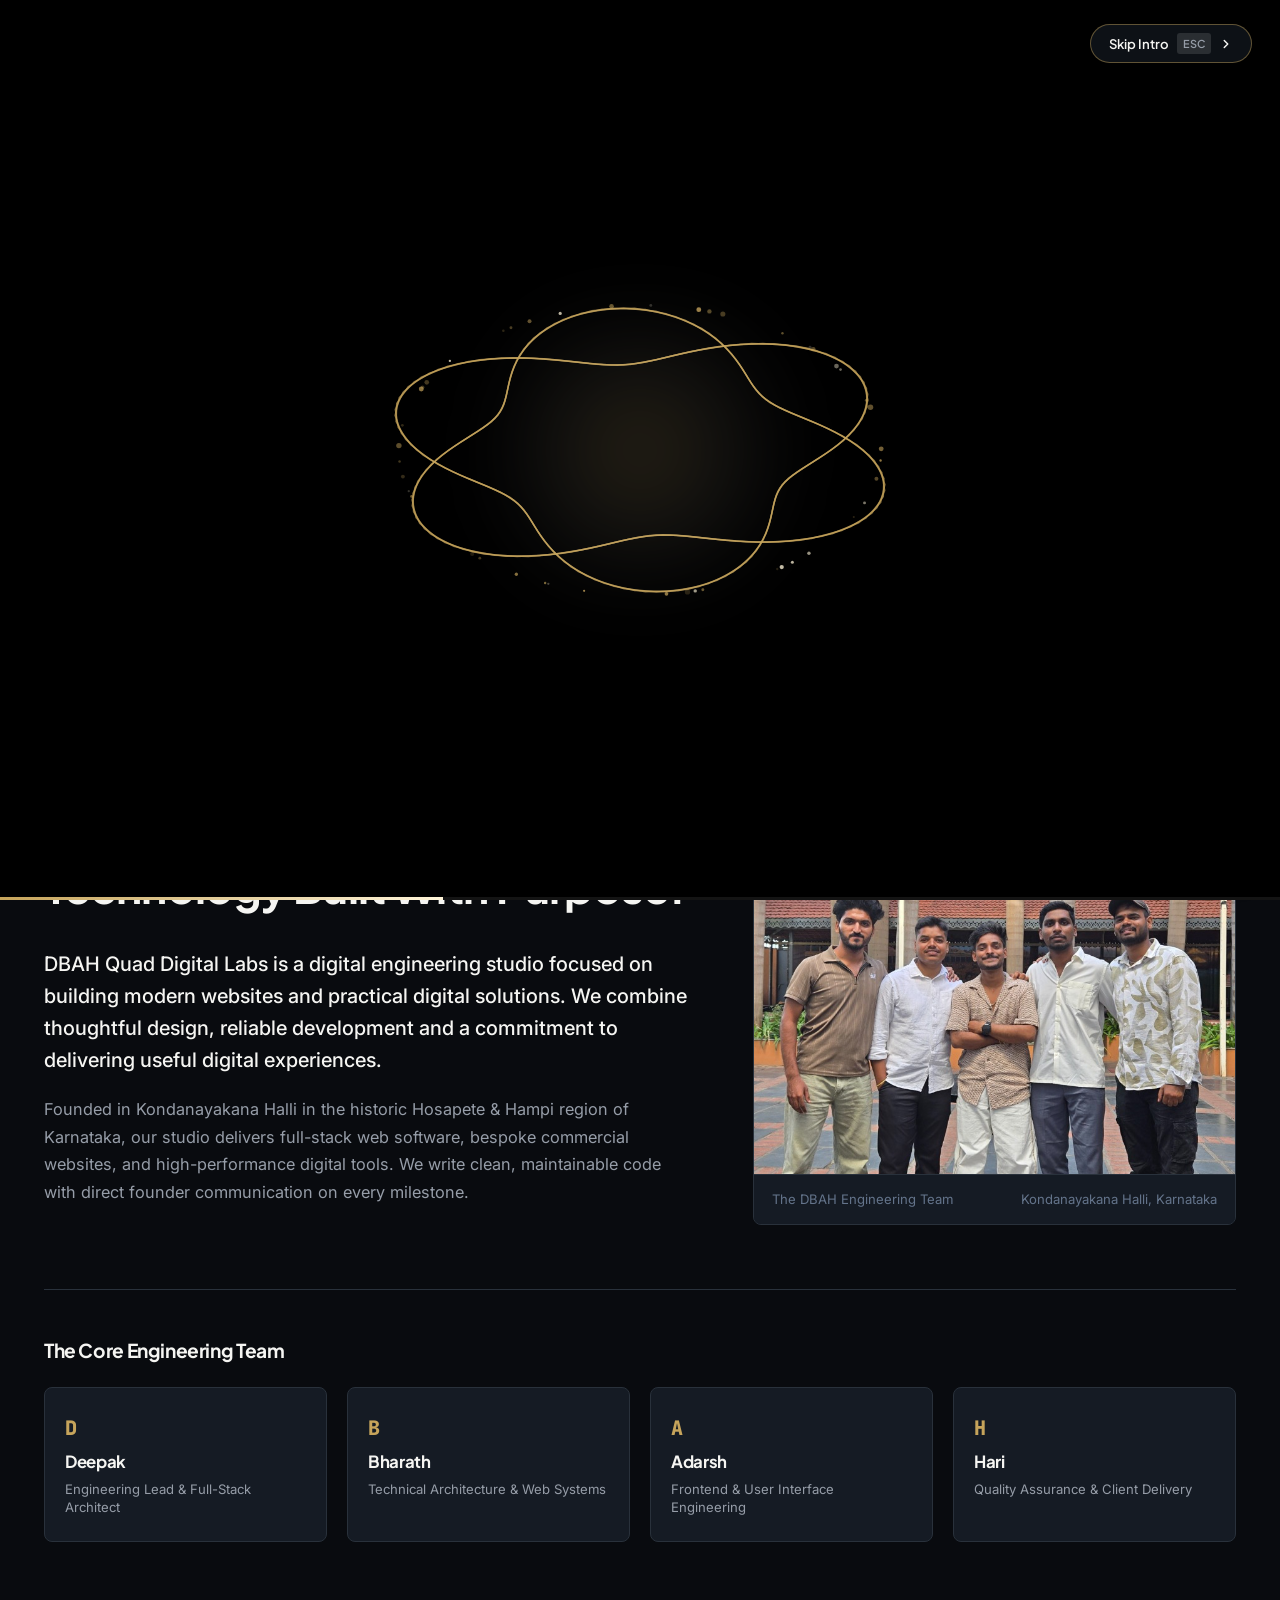
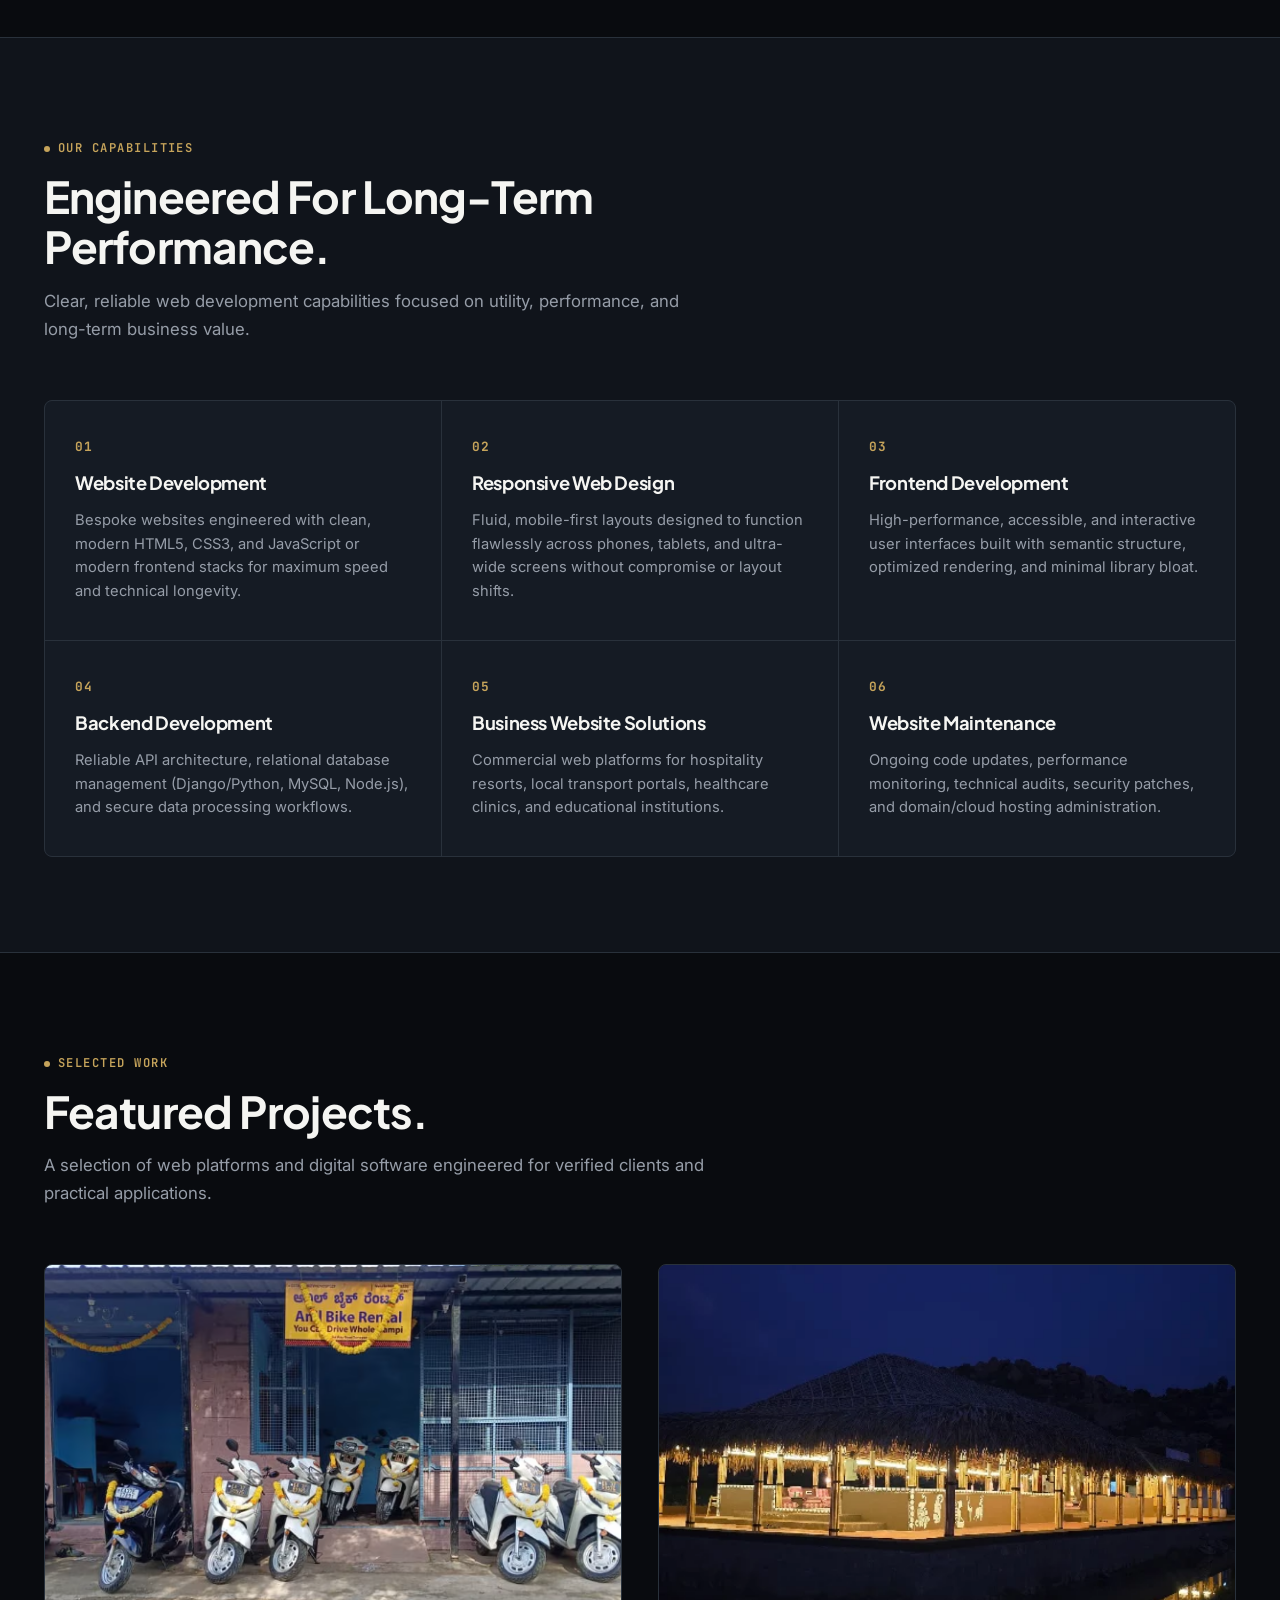
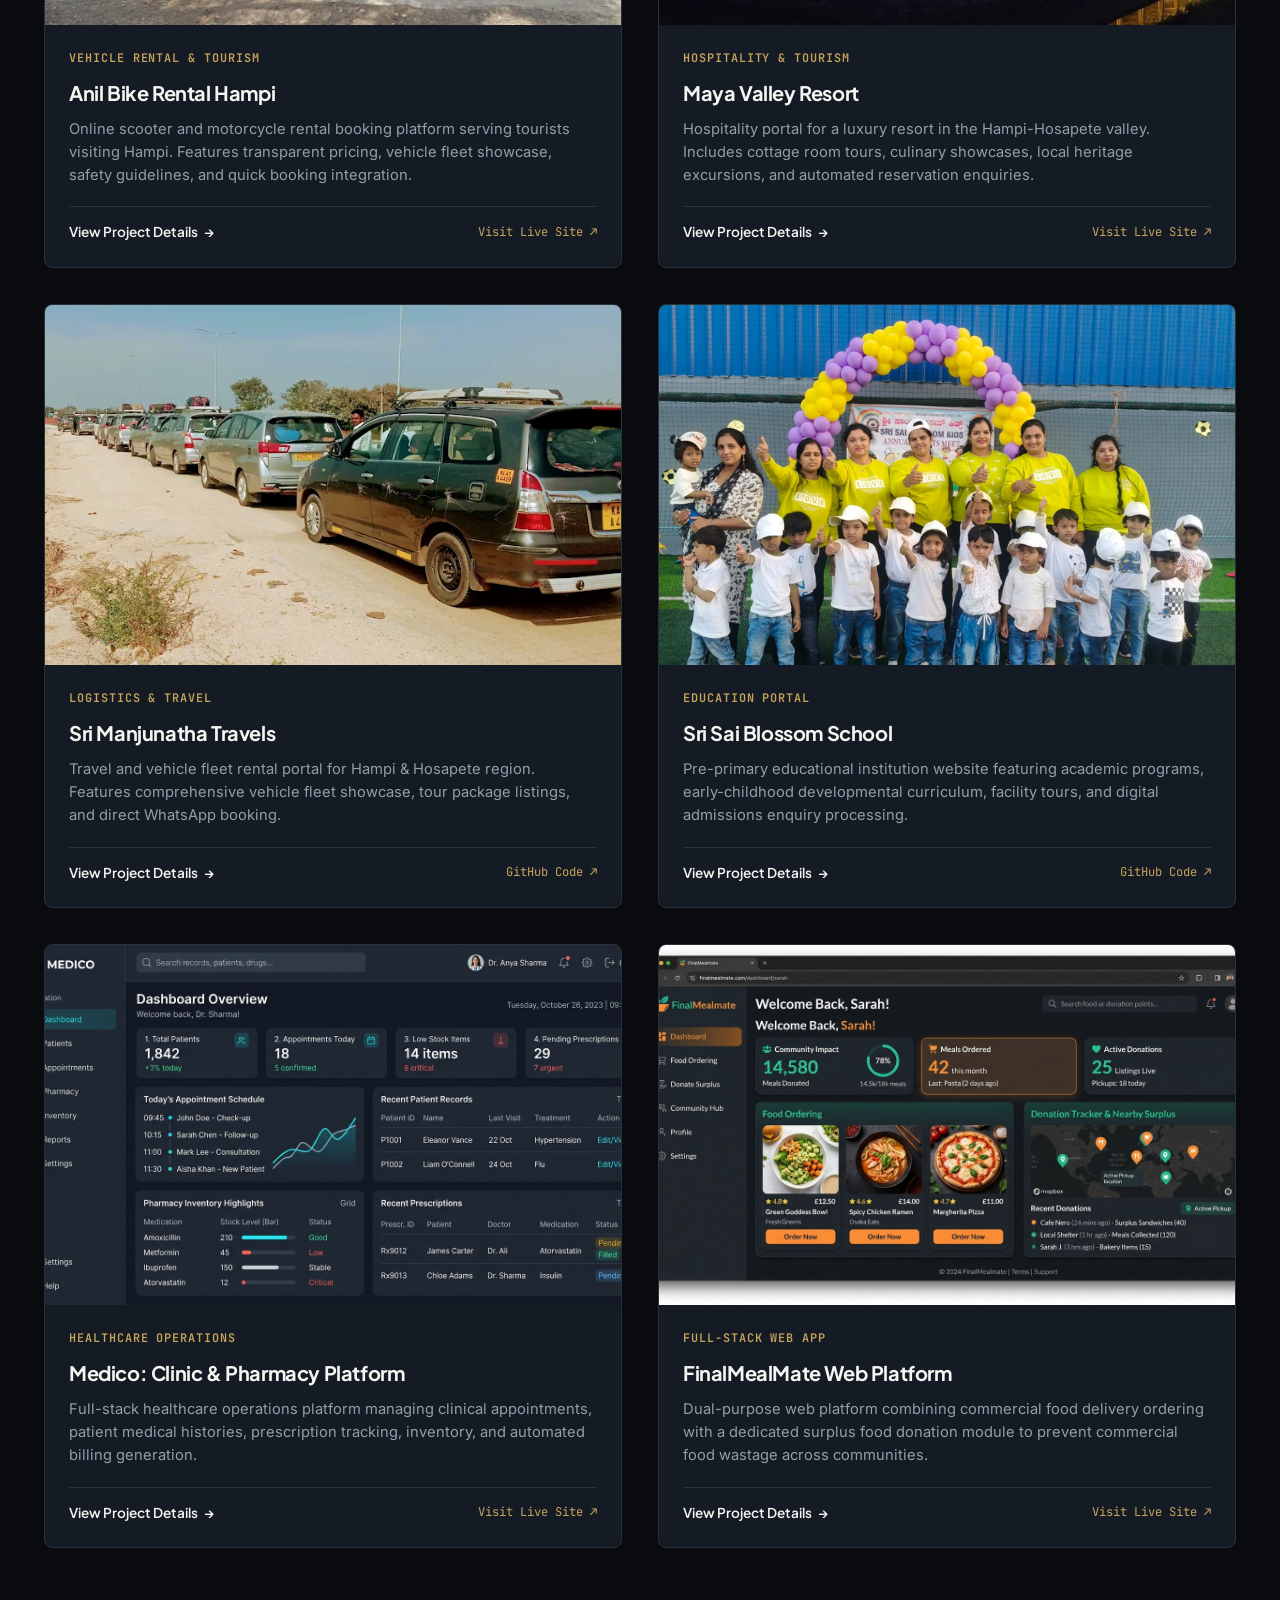
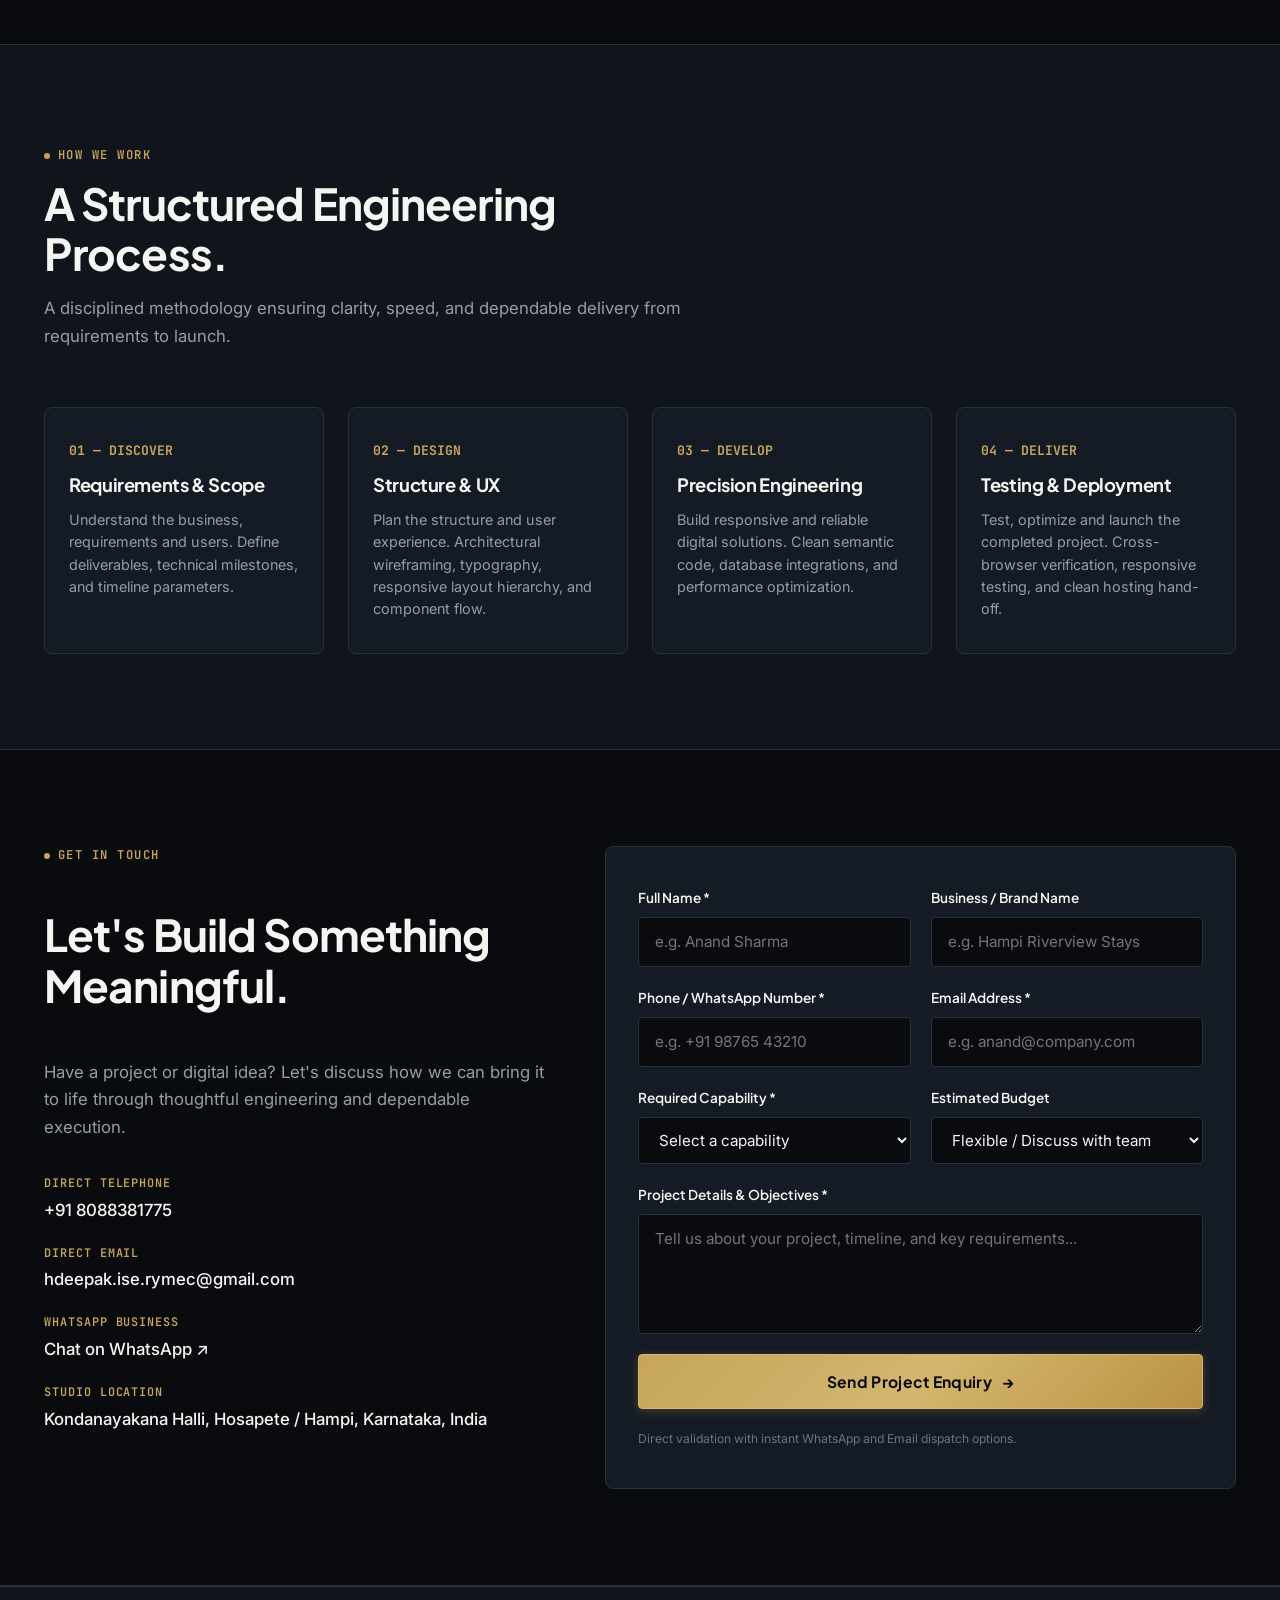
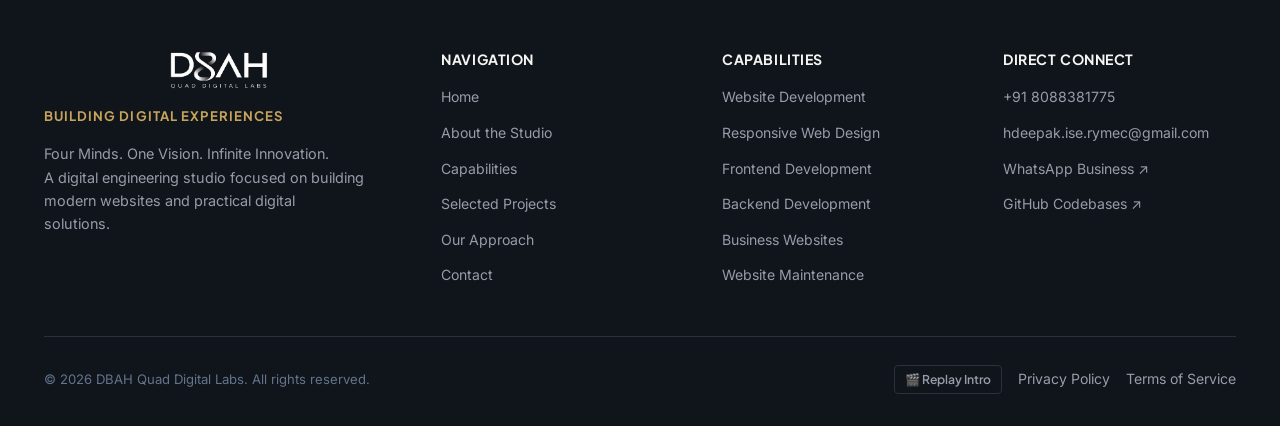
==== commit 67669e15: "feat: Add 7-8s cinematic DBAH logo intro, homepage background video (326407_medium.mp4), and premium" ====
--- a/index.html
+++ b/index.html
@@ -70,6 +70,60 @@
 </head>
 <body class="dark-theme">
 
+  <!-- ========================================================================
+       CINEMATIC DBAH LOGO INTRO (7–8s Master Brand Reveal)
+       Scene 1: Darkness & Central Gold Spark (0–1s)
+       Scene 2: Golden Energy Trails & Particles (1–2.5s)
+       Scene 3: Geometric Formation & Convergence (2.5–4s)
+       Scene 4: DBAH Logo Reveal & Metallic Sheen (4–5.5s)
+       Scene 5: Brand Reveal (DBAH QUAD DIGITAL LABS / Tagline) (5.5–6.8s)
+       Scene 6: Smooth Dissolve into Homepage (6.8–8s)
+       ======================================================================== -->
+  <aside id="cinematic-intro" class="cinematic-intro" role="dialog" aria-modal="true" aria-label="DBAH Quad Digital Labs Cinematic Brand Reveal">
+    <!-- Zero Gravity Energy & Particle Canvas -->
+    <canvas id="intro-canvas" class="intro-canvas" aria-hidden="true"></canvas>
+
+    <!-- UI Overlay: Skip Intro Button -->
+    <div class="intro-controls">
+      <button id="intro-skip-btn" class="intro-skip-btn" type="button" aria-label="Skip brand intro">
+        <span class="skip-text">Skip Intro</span>
+        <span class="skip-key-hint">ESC</span>
+        <svg class="skip-arrow" width="14" height="14" viewBox="0 0 24 24" fill="none" stroke="currentColor" stroke-width="2.5" stroke-linecap="round" stroke-linejoin="round" aria-hidden="true">
+          <polyline points="9 18 15 12 9 6"></polyline>
+        </svg>
+      </button>
+    </div>
+
+    <!-- Central Cinematic Stage -->
+    <div class="intro-stage-wrapper">
+      <div id="intro-stage" class="intro-stage">
+        <!-- Scene 1: Initial Central Gold Light Spark -->
+        <div class="intro-center-spark" id="intro-center-spark" aria-hidden="true"></div>
+
+        <!-- Ambient Glow behind Wordmark -->
+        <div class="intro-ambient-glow" id="intro-ambient-glow" aria-hidden="true"></div>
+
+        <!-- Scene 4: Wordmark Reveal with Directional Mask & Metallic Sweep -->
+        <div id="intro-wordmark-wrap" class="intro-wordmark-wrap">
+          <img src="assets/images/dbah-wordmark.svg" alt="DBAH Quad Digital Labs Official Master Wordmark" class="intro-wordmark-img" width="380" height="146">
+          <div class="intro-light-sweep" aria-hidden="true"></div>
+        </div>
+
+        <!-- Scene 5: Subtitle & Tagline Reveal -->
+        <div id="intro-brand-reveal" class="intro-brand-reveal">
+          <span class="intro-brand-name">DBAH QUAD DIGITAL LABS</span>
+          <div class="intro-brand-divider" aria-hidden="true"></div>
+          <span class="intro-tagline">BUILDING DIGITAL EXPERIENCES</span>
+        </div>
+      </div>
+    </div>
+
+    <!-- Timeline Progress Indicator (Subtle Muted Bar) -->
+    <div class="intro-progress-track" aria-hidden="true">
+      <div id="intro-progress-fill" class="intro-progress-fill"></div>
+    </div>
+  </aside>
+
   <!-- Background Ambient Canvas -->
   <canvas id="particles-canvas" aria-hidden="true"></canvas>
 
@@ -183,9 +237,18 @@
   <main id="main-content">
 
     <!-- ======================================================================
-         SECTION 1: HOMEPAGE HERO (EDITORIAL ASYMMETRIC REDESIGN)
+         SECTION 1: HOMEPAGE HERO (BACKGROUND VIDEO & EDITORIAL ASYMMETRIC GRID)
          ====================================================================== -->
     <section id="home" class="hero-section">
+      <!-- Full-Width Background Video Asset (326407_medium.mp4) -->
+      <div class="hero-video-wrapper" aria-hidden="true">
+        <video id="hero-bg-video" class="hero-bg-video" autoplay muted loop playsinline preload="auto" poster="assets/images/hero-poster.webp">
+          <source src="326407_medium.mp4" type="video/mp4">
+        </video>
+        <!-- Dark Readability Overlay: Restrained charcoal gradient for supreme legibility -->
+        <div class="hero-video-overlay"></div>
+      </div>
+
       <div class="container hero-grid">
         <!-- Left Section: Editorial Content -->
         <div class="hero-content reveal">
--- a/css/style.css
+++ b/css/style.css
@@ -108,8 +108,293 @@
   transition: background-color var(--transition-normal), color var(--transition-normal);
 }
 
-body.modal-open {
+body.modal-open,
+body.intro-active {
   overflow: hidden;
+}
+
+/* ==========================================================================
+   CINEMATIC DBAH LOGO INTRO (7–8s Timeline Scenes 1–6)
+   ========================================================================== */
+.cinematic-intro {
+  position: fixed;
+  inset: 0;
+  background: #000000;
+  z-index: 99999;
+  display: flex;
+  align-items: center;
+  justify-content: center;
+  overflow: hidden;
+  opacity: 1;
+  visibility: visible;
+  transition: opacity 0.8s cubic-bezier(0.16, 1, 0.3, 1), visibility 0.8s ease;
+}
+
+.cinematic-intro.fade-out {
+  opacity: 0;
+  visibility: hidden;
+  pointer-events: none;
+}
+
+.cinematic-intro.hidden {
+  display: none !important;
+}
+
+/* Zero Gravity Canvas (Light Trails, Energy Spores & Particles) */
+.intro-canvas {
+  position: absolute;
+  inset: 0;
+  width: 100%;
+  height: 100%;
+  z-index: 1;
+  pointer-events: none;
+}
+
+/* UI Overlay: Skip Intro Button */
+.intro-controls {
+  position: absolute;
+  top: 24px;
+  right: 28px;
+  z-index: 20;
+}
+
+.intro-skip-btn {
+  display: inline-flex;
+  align-items: center;
+  gap: 8px;
+  background: rgba(16, 20, 27, 0.85);
+  border: 1px solid rgba(198, 164, 91, 0.45);
+  color: #F5F5F2;
+  padding: 8px 18px;
+  border-radius: var(--radius-full);
+  font-size: 0.82rem;
+  font-family: var(--font-heading);
+  font-weight: 600;
+  cursor: pointer;
+  backdrop-filter: blur(10px);
+  -webkit-backdrop-filter: blur(10px);
+  box-shadow: 0 4px 16px rgba(0, 0, 0, 0.6);
+  transition: all var(--transition-fast);
+}
+
+.intro-skip-btn:hover {
+  background: rgba(198, 164, 91, 0.15);
+  border-color: var(--gold-accent);
+  color: var(--gold-accent);
+  transform: translateY(-1px);
+}
+
+.skip-key-hint {
+  font-size: 0.68rem;
+  padding: 2px 6px;
+  background: rgba(255, 255, 255, 0.12);
+  border-radius: 3px;
+  color: #969DA8;
+}
+
+/* Central Cinematic Stage */
+.intro-stage-wrapper {
+  position: relative;
+  z-index: 10;
+  display: flex;
+  align-items: center;
+  justify-content: center;
+  width: 100%;
+  max-width: 620px;
+  padding: 24px;
+}
+
+.intro-stage {
+  display: flex;
+  flex-direction: column;
+  align-items: center;
+  justify-content: center;
+  width: 100%;
+  position: relative;
+}
+
+/* Scene 1: Initial Central Gold Spark (0–1s) */
+.intro-center-spark {
+  position: absolute;
+  top: 50%;
+  left: 50%;
+  width: 8px;
+  height: 8px;
+  border-radius: 50%;
+  background: #FFF5D9;
+  box-shadow: 0 0 20px 8px rgba(198, 164, 91, 0.9), 0 0 50px 24px rgba(198, 164, 91, 0.5);
+  transform: translate(-50%, -50%) scale(0.2);
+  opacity: 0;
+  transition: opacity 0.6s ease, transform 0.6s ease;
+  pointer-events: none;
+  z-index: 5;
+}
+
+.cinematic-intro.scene-1 .intro-center-spark {
+  opacity: 1;
+  transform: translate(-50%, -50%) scale(1);
+}
+
+/* Ambient Backlight Glow */
+.intro-ambient-glow {
+  position: absolute;
+  top: 50%;
+  left: 50%;
+  width: 340px;
+  height: 240px;
+  transform: translate(-50%, -50%) scale(0.8);
+  background: radial-gradient(circle, rgba(198, 164, 91, 0.35) 0%, rgba(255, 255, 255, 0.1) 40%, transparent 70%);
+  filter: blur(40px);
+  opacity: 0;
+  pointer-events: none;
+  z-index: 2;
+  transition: opacity 1.2s ease, transform 1.2s ease;
+}
+
+.cinematic-intro.scene-2 .intro-ambient-glow,
+.cinematic-intro.scene-3 .intro-ambient-glow {
+  opacity: 0.65;
+  transform: translate(-50%, -50%) scale(1.1);
+}
+
+.cinematic-intro.scene-4 .intro-ambient-glow,
+.cinematic-intro.scene-5 .intro-ambient-glow {
+  opacity: 0.8;
+  transform: translate(-50%, -50%) scale(1.25);
+}
+
+/* Scene 4: Wordmark Reveal with Directional Mask & Sweep (4–5.5s) */
+.intro-wordmark-wrap {
+  position: relative;
+  z-index: 6;
+  width: 100%;
+  max-width: 440px;
+  display: flex;
+  align-items: center;
+  justify-content: center;
+  opacity: 0;
+  transform: scale(0.96);
+  filter: drop-shadow(0 4px 24px rgba(0, 0, 0, 0.85));
+  transition: opacity 1.2s cubic-bezier(0.16, 1, 0.3, 1), transform 1.2s cubic-bezier(0.16, 1, 0.3, 1);
+  overflow: hidden;
+}
+
+.cinematic-intro.scene-4 .intro-wordmark-wrap,
+.cinematic-intro.scene-5 .intro-wordmark-wrap,
+.cinematic-intro.scene-6 .intro-wordmark-wrap {
+  opacity: 1;
+  transform: scale(1);
+}
+
+.intro-wordmark-img {
+  width: 100%;
+  height: auto;
+  aspect-ratio: 168 / 65;
+  object-fit: contain;
+  display: block;
+}
+
+.intro-light-sweep {
+  position: absolute;
+  top: 0;
+  bottom: 0;
+  width: 130px;
+  left: -160px;
+  background: linear-gradient(
+    90deg,
+    transparent 0%,
+    rgba(198, 164, 91, 0.35) 25%,
+    rgba(255, 255, 255, 0.95) 50%,
+    rgba(198, 164, 91, 0.45) 75%,
+    transparent 100%
+  );
+  transform: skewX(-20deg);
+  pointer-events: none;
+  opacity: 0;
+}
+
+.cinematic-intro.scene-4 .intro-light-sweep {
+  animation: introSweepAnim 1.2s cubic-bezier(0.4, 0, 0.2, 1) forwards;
+}
+
+@keyframes introSweepAnim {
+  0% {
+    left: -160px;
+    opacity: 0;
+  }
+  20% {
+    opacity: 1;
+  }
+  80% {
+    opacity: 1;
+  }
+  100% {
+    left: calc(100% + 160px);
+    opacity: 0;
+  }
+}
+
+/* Scene 5: Subtitle & Tagline Reveal (5.5–6.8s) */
+.intro-brand-reveal {
+  display: flex;
+  flex-direction: column;
+  align-items: center;
+  gap: 10px;
+  margin-top: 26px;
+  opacity: 0;
+  transform: translateY(14px);
+  z-index: 6;
+  transition: opacity 0.9s cubic-bezier(0.16, 1, 0.3, 1), transform 0.9s cubic-bezier(0.16, 1, 0.3, 1);
+}
+
+.cinematic-intro.scene-5 .intro-brand-reveal,
+.cinematic-intro.scene-6 .intro-brand-reveal {
+  opacity: 1;
+  transform: translateY(0);
+}
+
+.intro-brand-name {
+  font-family: var(--font-heading);
+  font-size: 0.94rem;
+  font-weight: 700;
+  letter-spacing: 0.22em;
+  color: #F5F5F2;
+  text-transform: uppercase;
+  text-shadow: 0 2px 10px rgba(0, 0, 0, 0.8);
+}
+
+.intro-brand-divider {
+  width: 32px;
+  height: 1px;
+  background: var(--gold-accent);
+  opacity: 0.7;
+}
+
+.intro-tagline {
+  font-family: var(--font-heading);
+  font-size: 0.76rem;
+  font-weight: 600;
+  letter-spacing: 0.18em;
+  color: var(--gold-accent);
+  text-transform: uppercase;
+}
+
+/* Timeline Progress Track */
+.intro-progress-track {
+  position: absolute;
+  bottom: 0;
+  left: 0;
+  right: 0;
+  height: 3px;
+  background: rgba(255, 255, 255, 0.08);
+  z-index: 30;
+}
+
+.intro-progress-fill {
+  height: 100%;
+  width: 0%;
+  background: linear-gradient(90deg, #C6A45B, #FFF5D9);
+  transition: width 0.05s linear;
 }
 
 img, picture, svg, video {
@@ -231,23 +516,25 @@
   line-height: 1.65;
 }
 
-/* --- 4. BUTTON SYSTEM (Primary Muted Gold & Secondary Surface) --- */
+/* --- 4. BUTTON SYSTEM (Premium Black-and-Gold Engineering Precision) --- */
 .btn {
   display: inline-flex;
   align-items: center;
   justify-content: center;
-  gap: 8px;
+  gap: 10px;
   font-family: var(--font-heading);
   font-size: 0.9rem;
   font-weight: 600;
-  letter-spacing: 0.01em;
-  padding: 12px 24px;
+  letter-spacing: 0.02em;
+  padding: 12px 26px;
   border-radius: var(--radius-sm);
   transition: all var(--transition-fast);
   white-space: nowrap;
   text-align: center;
   cursor: pointer;
   outline: none;
+  position: relative;
+  overflow: hidden;
 }
 
 .btn:focus-visible {
@@ -255,49 +542,73 @@
 }
 
 .btn-sm {
-  padding: 8px 16px;
+  padding: 8px 18px;
   font-size: 0.82rem;
 }
 
 .btn-lg {
-  padding: 14px 28px;
+  padding: 14px 30px;
   font-size: 0.98rem;
 }
 
-/* Primary Button: Muted Gold with Dark Readable Text */
+/* Primary Button: Luxurious Champagne Gold with Obsidian Typography */
 .btn-gold,
 .btn-primary {
-  background: var(--gold-accent);
+  background: linear-gradient(135deg, #C6A45B 0%, #D4B66E 50%, #B89243 100%);
   color: #090B0F;
-  border: 1px solid var(--gold-accent);
+  border: 1px solid #D4B66E;
+  font-weight: 700;
+  box-shadow: 0 2px 10px rgba(198, 164, 91, 0.28);
 }
 
 .btn-gold:hover,
 .btn-primary:hover {
-  background: var(--gold-hover);
-  border-color: var(--gold-hover);
+  background: linear-gradient(135deg, #D4B66E 0%, #E2C988 50%, #C6A45B 100%);
+  border-color: #E2C988;
   color: #090B0F;
   transform: translateY(-1px);
-}
-
-/* Secondary Button: Graphite/Surface with Subtle Border & Light Text */
+  box-shadow: 0 6px 22px rgba(198, 164, 91, 0.42);
+}
+
+/* Secondary & Outline: Obsidian Black with Fine Metallic Gold Frame */
 .btn-secondary,
+.btn-black-gold,
 .btn-gold-outline {
-  background: var(--bg-surface);
-  color: var(--text-primary);
-  border: 1px solid var(--border-color);
+  background: #090B0F;
+  color: #F5F5F2;
+  border: 1px solid rgba(198, 164, 91, 0.55);
+  box-shadow: 0 2px 8px rgba(0, 0, 0, 0.5);
 }
 
 .btn-secondary:hover,
+.btn-black-gold:hover,
 .btn-gold-outline:hover {
-  background: var(--bg-surface-elevated);
-  border-color: var(--gold-accent);
-  color: var(--text-primary);
+  background: #151B24;
+  border-color: #C6A45B;
+  color: #FFFFFF;
   transform: translateY(-1px);
+  box-shadow: 0 4px 18px rgba(198, 164, 91, 0.25);
+}
+
+.btn-secondary .btn-arrow,
+.btn-black-gold .btn-arrow {
+  color: var(--gold-accent);
+  transition: transform var(--transition-fast);
+}
+
+.btn-secondary:hover .btn-arrow,
+.btn-black-gold:hover .btn-arrow {
+  transform: translateX(2px);
 }
 
 .btn-arrow {
   display: inline-block;
+  transition: transform var(--transition-fast);
+}
+
+.btn:hover .btn-arrow {
+  transform: translateX(3px);
+}
   transition: transform var(--transition-fast);
 }
 
@@ -713,7 +1024,7 @@
   border-top: 1px solid var(--border-color);
 }
 
-/* --- 8. HOMEPAGE HERO SECTION (EDITORIAL ASYMMETRIC REDESIGN) --- */
+/* --- 8. HOMEPAGE HERO SECTION (BACKGROUND VIDEO & EDITORIAL ASYMMETRIC REDESIGN) --- */
 .hero-section {
   position: relative;
   padding-top: 64px;
@@ -722,8 +1033,55 @@
   overflow: hidden;
 }
 
+/* Homepage Background Video (326407_medium.mp4) */
+.hero-video-wrapper {
+  position: absolute;
+  inset: 0;
+  width: 100%;
+  height: 100%;
+  overflow: hidden;
+  z-index: 0;
+  pointer-events: none;
+}
+
+.hero-bg-video {
+  width: 100%;
+  height: 100%;
+  object-fit: cover;
+  object-position: center;
+  pointer-events: none;
+  opacity: 0.58;
+  display: block;
+  transform: scale(1.02);
+}
+
+.hero-video-overlay {
+  position: absolute;
+  inset: 0;
+  background: linear-gradient(
+    180deg,
+    rgba(9, 11, 15, 0.70) 0%,
+    rgba(9, 11, 15, 0.84) 60%,
+    var(--bg-main) 100%
+  );
+  pointer-events: none;
+  z-index: 1;
+}
+
+[data-theme="light"] .hero-video-overlay,
+body.light-theme .hero-video-overlay {
+  background: linear-gradient(
+    180deg,
+    rgba(245, 246, 248, 0.76) 0%,
+    rgba(245, 246, 248, 0.90) 60%,
+    var(--bg-main) 100%
+  );
+}
+
 /* Asymmetric Editorial Hero Grid */
 .hero-grid {
+  position: relative;
+  z-index: 2;
   display: grid;
   grid-template-columns: 1.25fr 0.95fr;
   gap: 56px;
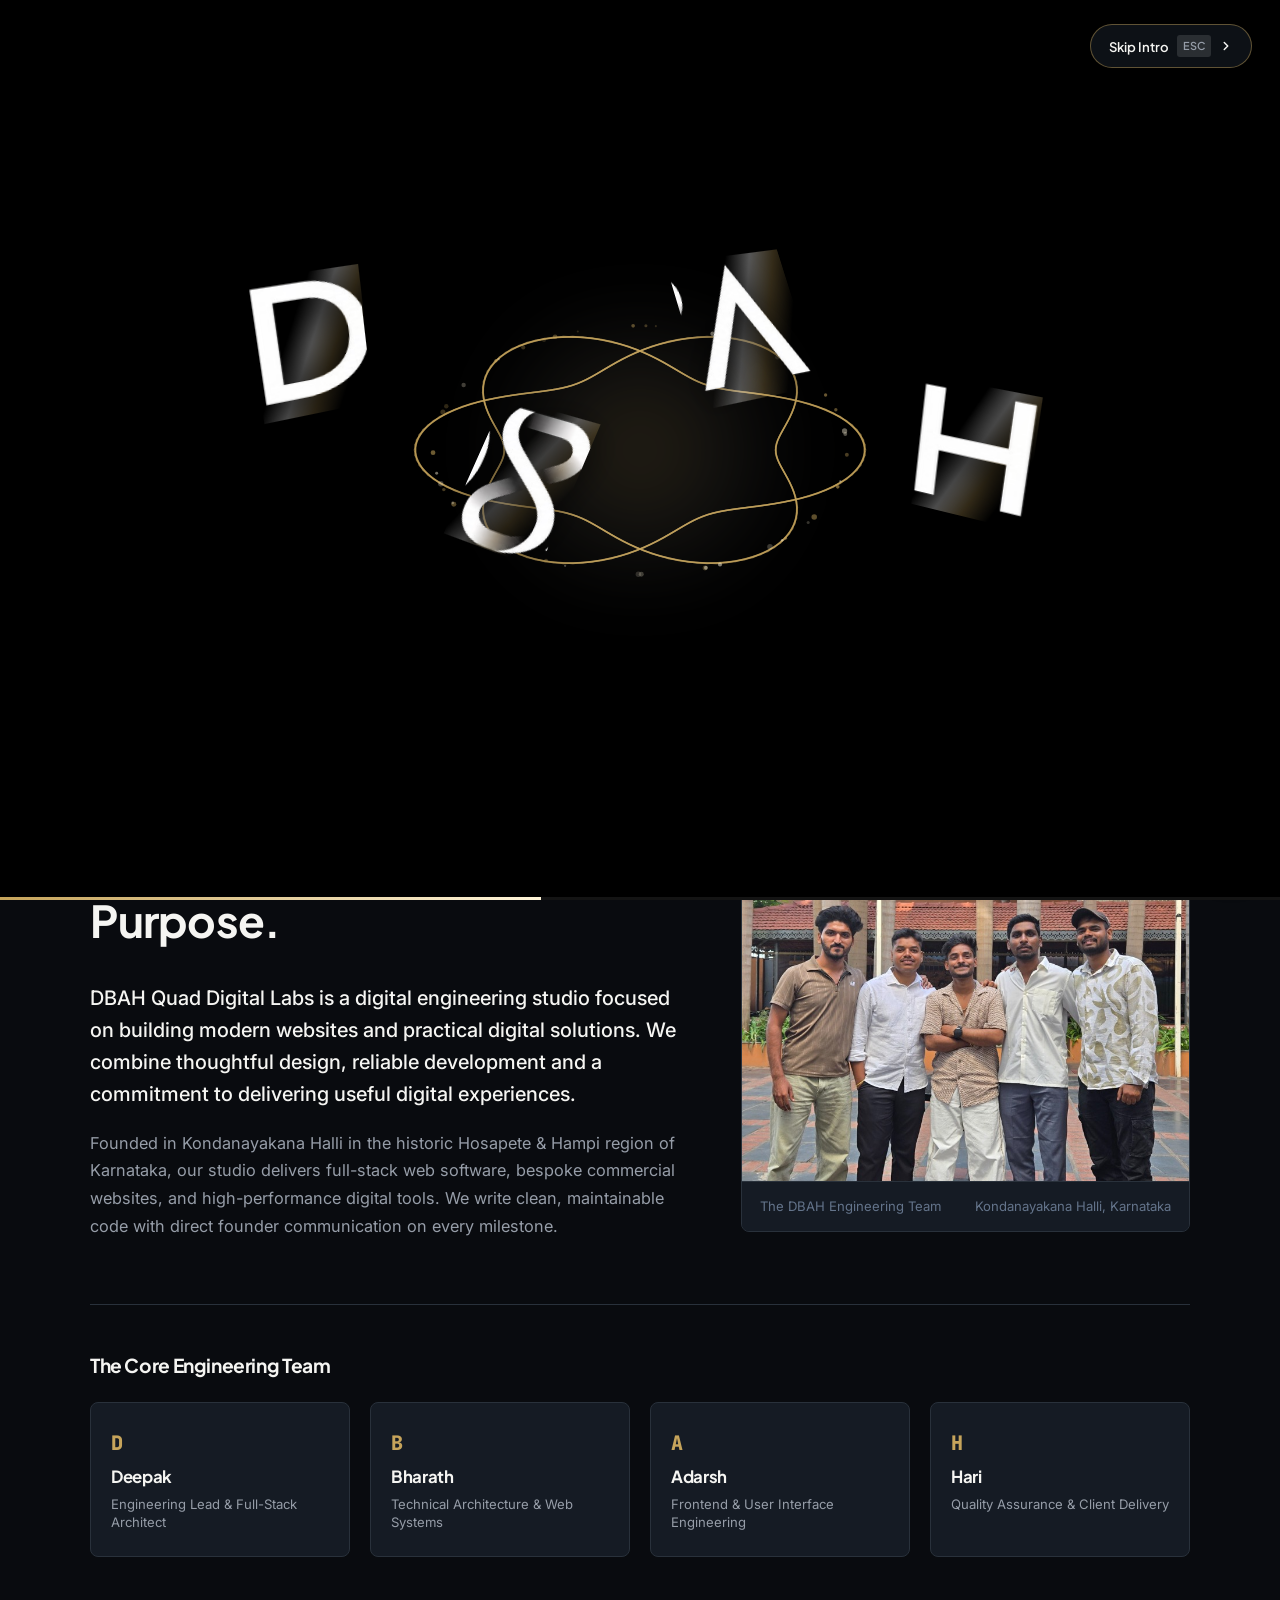
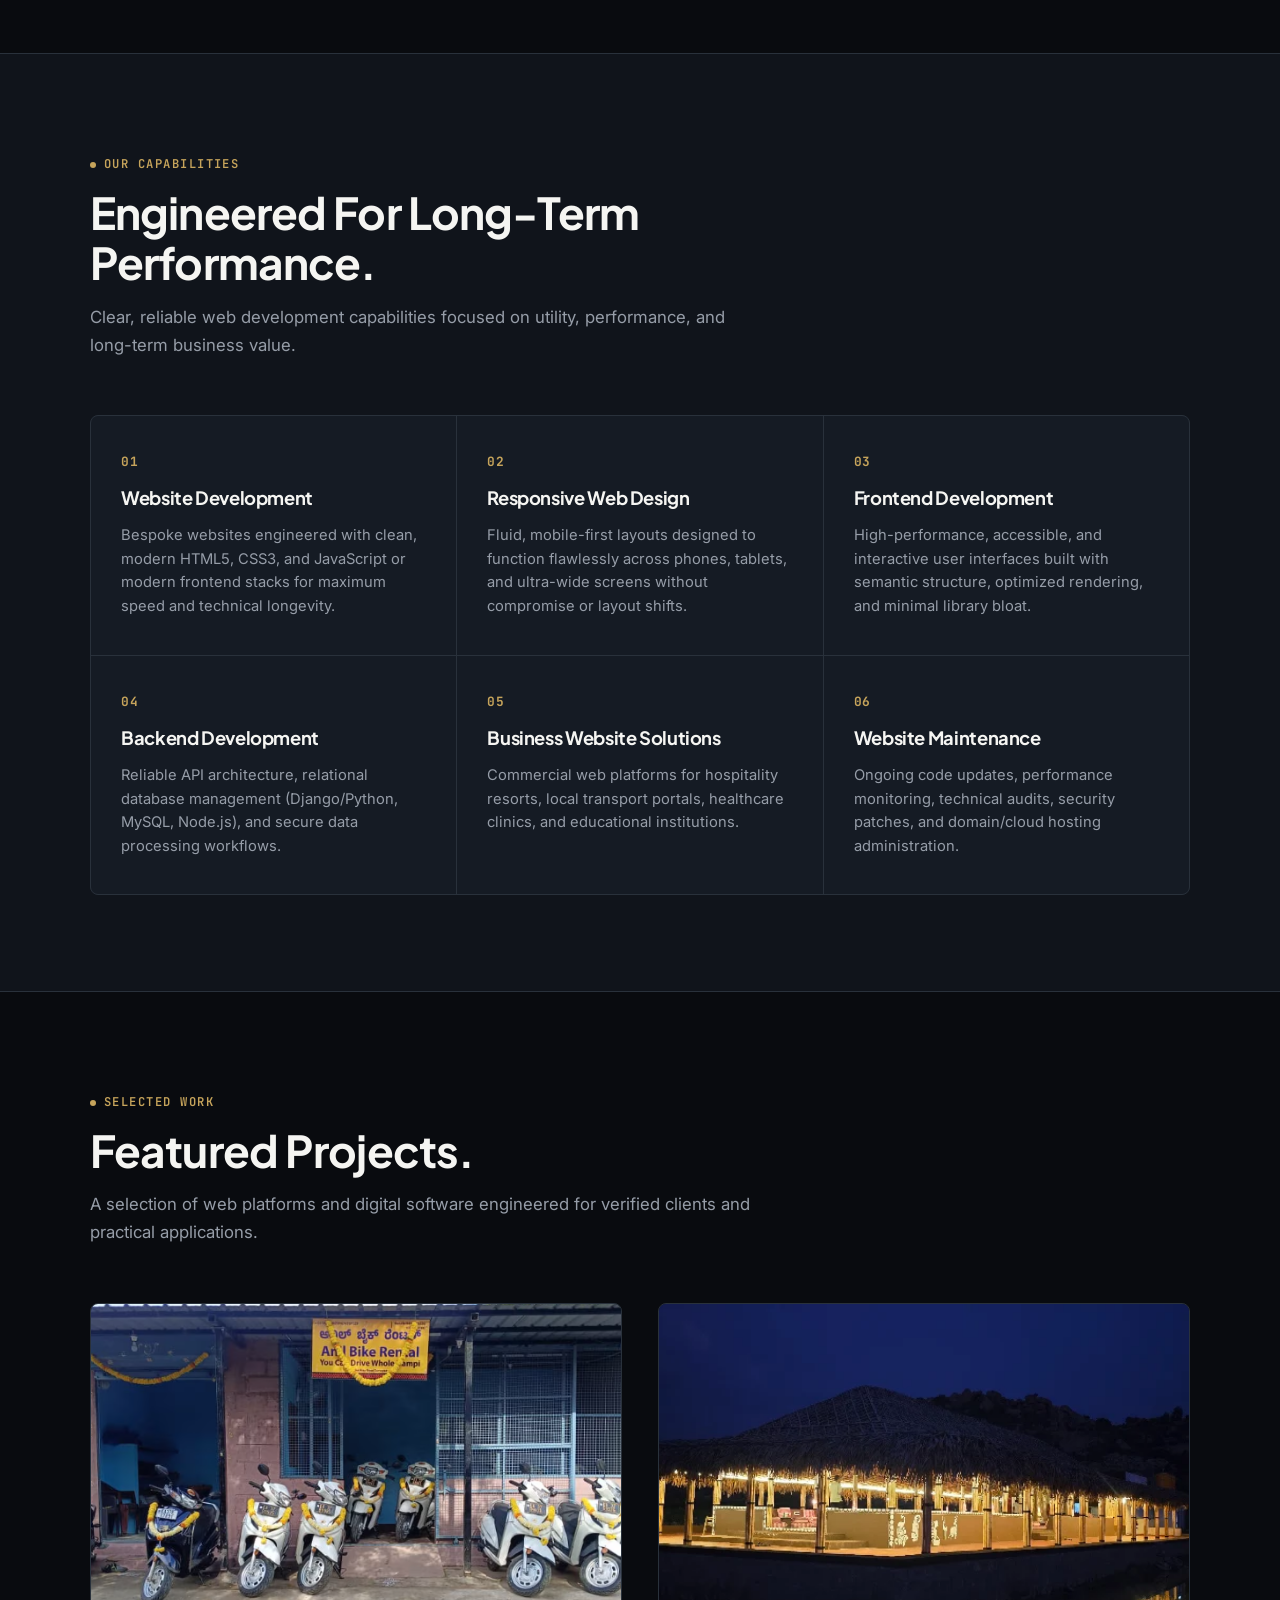
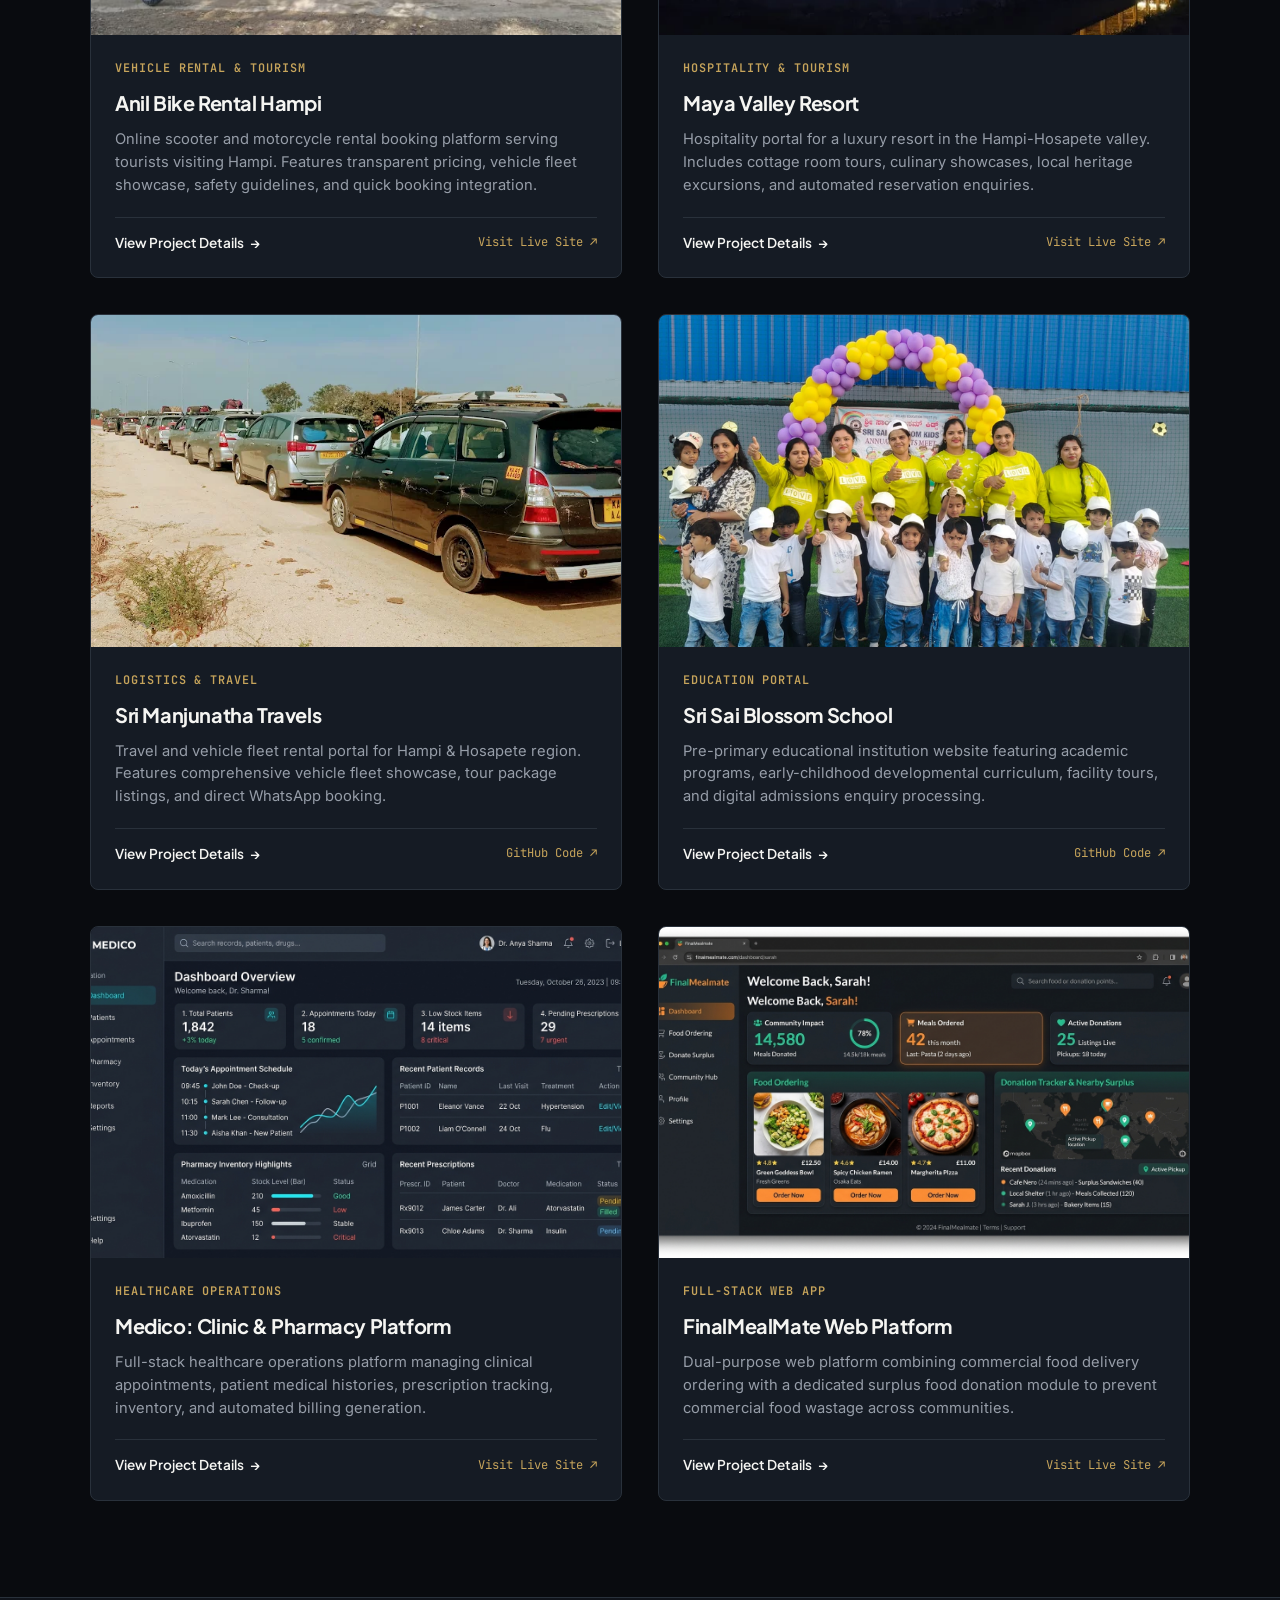
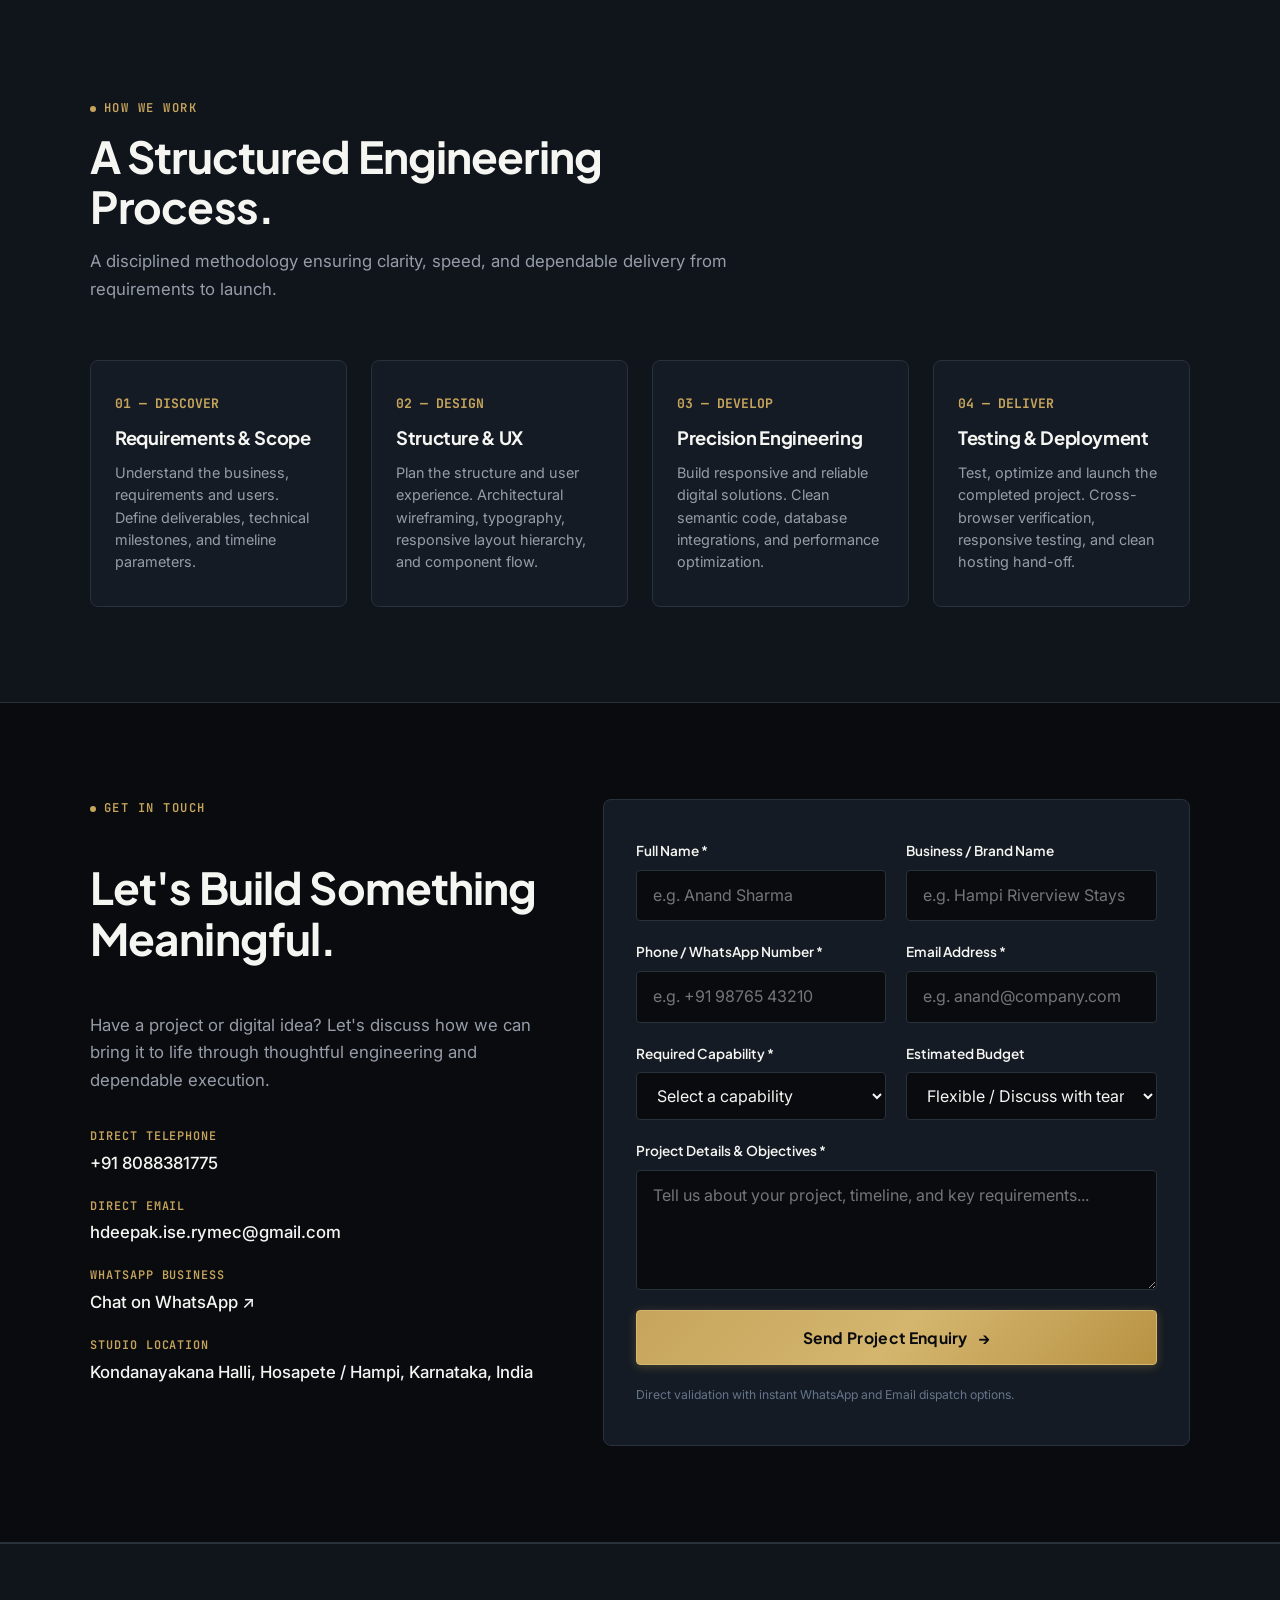
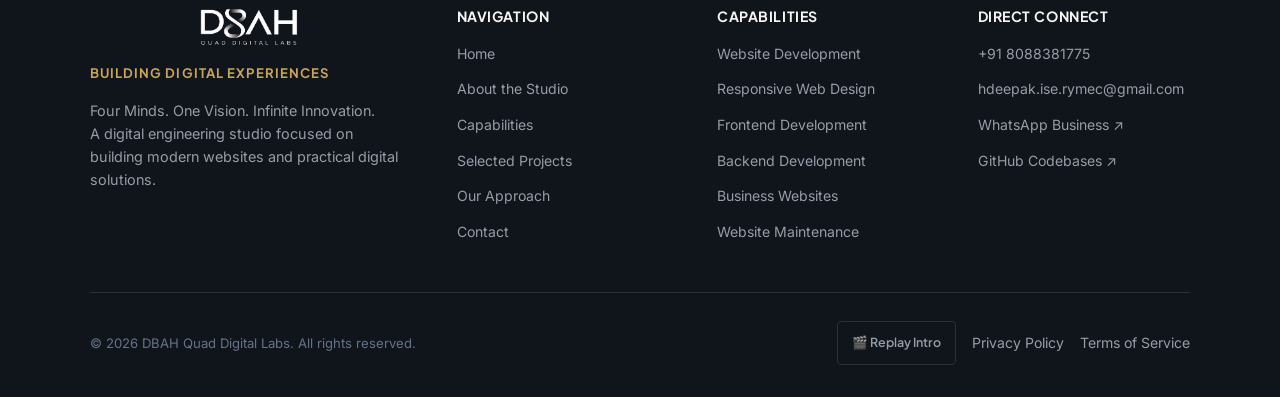
==== commit d2fda1c7: "feat: cinematic logo fragment assembly, homepage video background, gold button system, and mobile-fi" ====
--- a/index.html
+++ b/index.html
@@ -103,10 +103,39 @@
         <!-- Ambient Glow behind Wordmark -->
         <div class="intro-ambient-glow" id="intro-ambient-glow" aria-hidden="true"></div>
 
-        <!-- Scene 4: Wordmark Reveal with Directional Mask & Metallic Sweep -->
+        <!-- 3D Geometric Logo Fragments Layer (Scenes 2 & 3: Floating Metallic Pieces; Scene 4: Magnetic Reassembly) -->
+        <div id="intro-fragments-container" class="intro-fragments-container" aria-hidden="true">
+          <!-- Letter D Metallic Fragment -->
+          <div class="intro-fragment fragment-d" id="frag-d">
+            <img src="assets/images/dbah-letter-d.png" alt="DBAH D Metallic Fragment" class="frag-img">
+            <div class="frag-sheen"></div>
+          </div>
+          <!-- Letter B Metallic Fragment (Distinctive Infinity Ribbon) -->
+          <div class="intro-fragment fragment-b" id="frag-b">
+            <img src="assets/images/dbah-letter-b.png" alt="DBAH Infinity B Metallic Fragment" class="frag-img">
+            <div class="frag-sheen"></div>
+          </div>
+          <!-- Letter A Metallic Fragment -->
+          <div class="intro-fragment fragment-a" id="frag-a">
+            <img src="assets/images/dbah-letter-a.png" alt="DBAH A Metallic Fragment" class="frag-img">
+            <div class="frag-sheen"></div>
+          </div>
+          <!-- Letter H Metallic Fragment -->
+          <div class="intro-fragment fragment-h" id="frag-h">
+            <img src="assets/images/dbah-letter-h.png" alt="DBAH H Metallic Fragment" class="frag-img">
+            <div class="frag-sheen"></div>
+          </div>
+        </div>
+
+        <!-- Scene 4 & 5: Assembled Official Master Wordmark with Inflating Typography Effect -->
         <div id="intro-wordmark-wrap" class="intro-wordmark-wrap">
-          <img src="assets/images/dbah-wordmark.svg" alt="DBAH Quad Digital Labs Official Master Wordmark" class="intro-wordmark-img" width="380" height="146">
-          <div class="intro-light-sweep" aria-hidden="true"></div>
+          <div class="intro-inflating-box" id="intro-inflating-box">
+            <img src="assets/images/dbah-wordmark.svg" alt="DBAH Quad Digital Labs Official Master Wordmark" class="intro-wordmark-img" width="380" height="146">
+            <!-- Radiant Silver & Gold Metallic Sweep across Assembled Logo -->
+            <div class="intro-light-sweep" aria-hidden="true"></div>
+            <!-- Volumetric Emboss / Specular Highlight -->
+            <div class="intro-volumetric-highlight" aria-hidden="true"></div>
+          </div>
         </div>
 
         <!-- Scene 5: Subtitle & Tagline Reveal -->
--- a/css/style.css
+++ b/css/style.css
@@ -165,7 +165,9 @@
   background: rgba(16, 20, 27, 0.85);
   border: 1px solid rgba(198, 164, 91, 0.45);
   color: #F5F5F2;
-  padding: 8px 18px;
+  padding: 10px 18px;
+  min-height: 44px;
+  min-width: 44px;
   border-radius: var(--radius-full);
   font-size: 0.82rem;
   font-family: var(--font-heading);
@@ -175,6 +177,7 @@
   -webkit-backdrop-filter: blur(10px);
   box-shadow: 0 4px 16px rgba(0, 0, 0, 0.6);
   transition: all var(--transition-fast);
+  touch-action: manipulation;
 }
 
 .intro-skip-btn:hover {
@@ -263,27 +266,200 @@
   transform: translate(-50%, -50%) scale(1.25);
 }
 
-/* Scene 4: Wordmark Reveal with Directional Mask & Sweep (4–5.5s) */
-.intro-wordmark-wrap {
+/* --- 3D GEOMETRIC LOGO FRAGMENTS STAGE (Scenes 2 & 3: Floating Metallic Pieces; Scene 4: Magnetic Reassembly) --- */
+.intro-fragments-container {
   position: relative;
-  z-index: 6;
   width: 100%;
   max-width: 440px;
+  aspect-ratio: 610 / 185;
+  perspective: 1200px;
+  transform-style: preserve-3d;
+  z-index: 5;
+  opacity: 0;
+  transition: opacity 0.6s ease;
+  pointer-events: none;
+}
+
+.cinematic-intro.scene-2 .intro-fragments-container,
+.cinematic-intro.scene-3 .intro-fragments-container,
+.cinematic-intro.scene-4 .intro-fragments-container {
+  opacity: 1;
+}
+
+.cinematic-intro.scene-5 .intro-fragments-container,
+.cinematic-intro.scene-6 .intro-fragments-container {
+  opacity: 0;
+  transition: opacity 0.4s ease;
+}
+
+.intro-fragment {
+  position: absolute;
+  top: 0;
+  bottom: 0;
+  transform-style: preserve-3d;
+  will-change: transform, opacity;
+  transition: transform 1.2s cubic-bezier(0.16, 1, 0.3, 1), opacity 0.8s ease;
+}
+
+.frag-img {
+  width: 100%;
+  height: 100%;
+  object-fit: contain;
+  display: block;
+  filter: drop-shadow(0 6px 18px rgba(0, 0, 0, 0.9));
+}
+
+.frag-sheen {
+  position: absolute;
+  inset: 0;
+  background: linear-gradient(115deg, transparent 35%, rgba(255, 255, 255, 0.4) 50%, rgba(198, 164, 91, 0.3) 65%, transparent 80%);
+  opacity: 0;
+  pointer-events: none;
+  mix-blend-mode: overlay;
+  transition: opacity 0.6s ease;
+}
+
+/* Fragment Layout Proportions (Exact 610x185 Letter Grid) */
+.fragment-d {
+  width: 23.3%;
+  left: 0%;
+}
+
+.fragment-b {
+  width: 24.1%;
+  left: 22.6%;
+}
+
+.fragment-a {
+  width: 28.7%;
+  left: 46.7%;
+}
+
+.fragment-h {
+  width: 24.3%;
+  left: 75.4%;
+}
+
+/* Scene 2 & 3: Floating Metallic Silver Pieces Detachment & Zero-Gravity 3D Motion */
+.cinematic-intro.scene-2 .frag-sheen,
+.cinematic-intro.scene-3 .frag-sheen {
+  opacity: 0.85;
+}
+
+.cinematic-intro.scene-2 .fragment-d,
+.cinematic-intro.scene-3 .fragment-d {
+  transform: translate3d(-130px, -55px, 110px) rotateY(32deg) rotateX(-16deg) rotateZ(-12deg);
+  animation: zeroGFloatD 3.2s ease-in-out infinite alternate;
+}
+
+.cinematic-intro.scene-2 .fragment-b,
+.cinematic-intro.scene-3 .fragment-b {
+  transform: translate3d(-35px, 65px, 160px) rotateY(-26deg) rotateX(22deg) rotateZ(14deg);
+  animation: zeroGFloatB 3.0s ease-in-out infinite alternate;
+}
+
+.cinematic-intro.scene-2 .fragment-a,
+.cinematic-intro.scene-3 .fragment-a {
+  transform: translate3d(45px, -70px, 130px) rotateY(30deg) rotateX(15deg) rotateZ(-10deg);
+  animation: zeroGFloatA 3.4s ease-in-out infinite alternate;
+}
+
+.cinematic-intro.scene-2 .fragment-h,
+.cinematic-intro.scene-3 .fragment-h {
+  transform: translate3d(145px, 45px, 85px) rotateY(-32deg) rotateX(-18deg) rotateZ(12deg);
+  animation: zeroGFloatH 3.1s ease-in-out infinite alternate;
+}
+
+/* Zero-G Floating Oscillations */
+@keyframes zeroGFloatD {
+  0% { transform: translate3d(-130px, -55px, 110px) rotateY(32deg) rotateX(-16deg) rotateZ(-12deg); }
+  100% { transform: translate3d(-145px, -45px, 130px) rotateY(38deg) rotateX(-12deg) rotateZ(-8deg); }
+}
+
+@keyframes zeroGFloatB {
+  0% { transform: translate3d(-35px, 65px, 160px) rotateY(-26deg) rotateX(22deg) rotateZ(14deg); }
+  100% { transform: translate3d(-20px, 80px, 185px) rotateY(-32deg) rotateX(28deg) rotateZ(18deg); }
+}
+
+@keyframes zeroGFloatA {
+  0% { transform: translate3d(45px, -70px, 130px) rotateY(30deg) rotateX(15deg) rotateZ(-10deg); }
+  100% { transform: translate3d(60px, -85px, 150px) rotateY(24deg) rotateX(18deg) rotateZ(-14deg); }
+}
+
+@keyframes zeroGFloatH {
+  0% { transform: translate3d(145px, 45px, 85px) rotateY(-32deg) rotateX(-18deg) rotateZ(12deg); }
+  100% { transform: translate3d(165px, 35px, 105px) rotateY(-28deg) rotateX(-22deg) rotateZ(16deg); }
+}
+
+/* Scene 4: Magnetic Reassembly into Defined Exact Final Coordinates */
+.cinematic-intro.scene-4 .intro-fragment {
+  transform: translate3d(0, 0, 0) rotateY(0deg) rotateX(0deg) rotateZ(0deg) !important;
+  animation: none !important;
+  transition: transform 1.1s cubic-bezier(0.16, 1, 0.3, 1), opacity 0.5s ease;
+}
+
+/* Scene 4, 5, 6: Master Wordmark Container */
+.intro-wordmark-wrap {
+  position: absolute;
+  top: 0;
+  left: 0;
+  right: 0;
+  z-index: 7;
+  width: 100%;
+  max-width: 440px;
+  margin: 0 auto;
   display: flex;
   align-items: center;
   justify-content: center;
   opacity: 0;
-  transform: scale(0.96);
-  filter: drop-shadow(0 4px 24px rgba(0, 0, 0, 0.85));
-  transition: opacity 1.2s cubic-bezier(0.16, 1, 0.3, 1), transform 1.2s cubic-bezier(0.16, 1, 0.3, 1);
-  overflow: hidden;
-}
-
-.cinematic-intro.scene-4 .intro-wordmark-wrap,
+  pointer-events: none;
+  transition: opacity 0.6s cubic-bezier(0.16, 1, 0.3, 1);
+}
+
+.cinematic-intro.scene-4 .intro-wordmark-wrap {
+  opacity: 0.85;
+}
+
 .cinematic-intro.scene-5 .intro-wordmark-wrap,
 .cinematic-intro.scene-6 .intro-wordmark-wrap {
   opacity: 1;
-  transform: scale(1);
+}
+
+/* Inflating Typography Effect Box */
+.intro-inflating-box {
+  position: relative;
+  width: 100%;
+  display: flex;
+  align-items: center;
+  justify-content: center;
+  transform-style: preserve-3d;
+  will-change: transform, filter;
+}
+
+/* Inflating Typography volumetric expansion in Scene 5 */
+.cinematic-intro.scene-5 .intro-inflating-box {
+  animation: inflateTypography 1.4s cubic-bezier(0.2, 0.8, 0.2, 1) forwards;
+}
+
+@keyframes inflateTypography {
+  0% {
+    transform: scale(0.96) translateZ(0);
+    filter: drop-shadow(0 2px 8px rgba(0, 0, 0, 0.8)) brightness(0.92);
+  }
+  42% {
+    transform: scale(1.055) translateZ(28px);
+    filter: drop-shadow(0 8px 32px rgba(198, 164, 91, 0.65))
+            drop-shadow(0 0 24px rgba(255, 255, 255, 0.9))
+            brightness(1.24);
+  }
+  75% {
+    transform: scale(0.995) translateZ(8px);
+    filter: drop-shadow(0 6px 20px rgba(198, 164, 91, 0.45)) brightness(1.06);
+  }
+  100% {
+    transform: scale(1.0) translateZ(0);
+    filter: drop-shadow(0 4px 18px rgba(0, 0, 0, 0.85)) brightness(1.0);
+  }
 }
 
 .intro-wordmark-img {
@@ -313,8 +489,8 @@
   opacity: 0;
 }
 
-.cinematic-intro.scene-4 .intro-light-sweep {
-  animation: introSweepAnim 1.2s cubic-bezier(0.4, 0, 0.2, 1) forwards;
+.cinematic-intro.scene-5 .intro-light-sweep {
+  animation: introSweepAnim 1.3s cubic-bezier(0.4, 0, 0.2, 1) forwards;
 }
 
 @keyframes introSweepAnim {
@@ -332,6 +508,20 @@
     left: calc(100% + 160px);
     opacity: 0;
   }
+}
+
+.intro-volumetric-highlight {
+  position: absolute;
+  inset: 0;
+  background: linear-gradient(135deg, rgba(255, 255, 255, 0.25) 0%, transparent 40%, rgba(198, 164, 91, 0.2) 100%);
+  opacity: 0;
+  pointer-events: none;
+  mix-blend-mode: overlay;
+  transition: opacity 0.8s ease;
+}
+
+.cinematic-intro.scene-5 .intro-volumetric-highlight {
+  opacity: 0.7;
 }
 
 /* Scene 5: Subtitle & Tagline Reveal (5.5–6.8s) */
@@ -527,6 +717,8 @@
   font-weight: 600;
   letter-spacing: 0.02em;
   padding: 12px 26px;
+  min-height: 44px;
+  min-width: 44px;
   border-radius: var(--radius-sm);
   transition: all var(--transition-fast);
   white-space: nowrap;
@@ -535,6 +727,7 @@
   outline: none;
   position: relative;
   overflow: hidden;
+  touch-action: manipulation;
 }
 
 .btn:focus-visible {
@@ -543,11 +736,13 @@
 
 .btn-sm {
   padding: 8px 18px;
+  min-height: 44px;
   font-size: 0.82rem;
 }
 
 .btn-lg {
   padding: 14px 30px;
+  min-height: 48px;
   font-size: 0.98rem;
 }
 
@@ -603,12 +798,6 @@
 
 .btn-arrow {
   display: inline-block;
-  transition: transform var(--transition-fast);
-}
-
-.btn:hover .btn-arrow {
-  transform: translateX(3px);
-}
   transition: transform var(--transition-fast);
 }
 
@@ -758,14 +947,18 @@
   display: inline-flex;
   align-items: center;
   justify-content: center;
-  width: 38px;
-  height: 38px;
+  width: 44px;
+  height: 44px;
+  min-width: 44px;
+  min-height: 44px;
   border-radius: var(--radius-sm);
   background: var(--bg-surface);
   border: 1px solid var(--border-color);
   color: var(--text-secondary);
   transition: all var(--transition-fast);
   outline: none;
+  cursor: pointer;
+  touch-action: manipulation;
 }
 
 .theme-toggle-btn:hover {
@@ -804,14 +997,18 @@
   display: none;
   align-items: center;
   justify-content: center;
-  width: 38px;
-  height: 38px;
+  width: 44px;
+  height: 44px;
+  min-width: 44px;
+  min-height: 44px;
   border-radius: var(--radius-sm);
   background: var(--bg-surface);
   border: 1px solid var(--border-color);
   color: var(--text-primary);
   padding: 8px;
   outline: none;
+  cursor: pointer;
+  touch-action: manipulation;
 }
 
 .menu-toggle:hover {
@@ -973,8 +1170,10 @@
 }
 
 .mobile-nav-close-btn {
-  width: 36px;
-  height: 36px;
+  width: 44px;
+  height: 44px;
+  min-width: 44px;
+  min-height: 44px;
   display: flex;
   align-items: center;
   justify-content: center;
@@ -983,6 +1182,8 @@
   border: 1px solid var(--border-color);
   color: var(--text-primary);
   font-size: 1.1rem;
+  cursor: pointer;
+  touch-action: manipulation;
 }
 
 .mobile-menu-list {
@@ -1853,7 +2054,8 @@
   border-radius: var(--radius-sm);
   padding: 12px 16px;
   color: var(--text-primary);
-  font-size: 0.95rem;
+  font-size: 1rem;
+  min-height: 46px;
   transition: border-color var(--transition-fast);
   width: 100%;
 }
@@ -1987,11 +2189,13 @@
   border: 1px solid var(--border-color);
   color: var(--text-secondary);
   font-family: var(--font-heading);
-  font-size: 0.76rem;
+  font-size: 0.78rem;
   font-weight: 600;
-  padding: 4px 10px;
+  padding: 8px 14px;
+  min-height: 44px;
   border-radius: var(--radius-sm);
   cursor: pointer;
+  touch-action: manipulation;
   transition: all var(--transition-fast);
 }
 
@@ -2043,10 +2247,12 @@
 
 .modal-close-btn {
   position: absolute;
-  top: 18px;
-  right: 18px;
-  width: 32px;
-  height: 32px;
+  top: 14px;
+  right: 14px;
+  width: 44px;
+  height: 44px;
+  min-width: 44px;
+  min-height: 44px;
   display: flex;
   align-items: center;
   justify-content: center;
@@ -2054,9 +2260,10 @@
   background: var(--bg-main);
   border: 1px solid var(--border-color);
   color: var(--text-primary);
-  font-size: 1rem;
+  font-size: 1.1rem;
   cursor: pointer;
   transition: border-color var(--transition-fast), color var(--transition-fast);
+  touch-action: manipulation;
 }
 
 .modal-close-btn:hover {
@@ -2160,8 +2367,10 @@
 }
 
 .btn-main-fab {
-  width: 48px;
-  height: 48px;
+  width: 50px;
+  height: 50px;
+  min-width: 44px;
+  min-height: 44px;
   border-radius: var(--radius-full);
   background: var(--gold-accent);
   color: #090B0F;
@@ -2170,6 +2379,8 @@
   justify-content: center;
   box-shadow: var(--shadow-md);
   border: none;
+  cursor: pointer;
+  touch-action: manipulation;
   transition: transform var(--transition-fast);
 }
 
@@ -2178,8 +2389,10 @@
 }
 
 .btn-top {
-  width: 40px;
-  height: 40px;
+  width: 44px;
+  height: 44px;
+  min-width: 44px;
+  min-height: 44px;
   border-radius: var(--radius-full);
   background: var(--bg-surface);
   border: 1px solid var(--border-color);
@@ -2187,6 +2400,8 @@
   display: flex;
   align-items: center;
   justify-content: center;
+  cursor: pointer;
+  touch-action: manipulation;
   opacity: 0;
   visibility: hidden;
   transition: opacity 0.2s ease, visibility 0.2s ease;
@@ -2255,16 +2470,52 @@
   transition-delay: 0.2s;
 }
 
-/* --- 19. RESPONSIVE MEDIA QUERIES (320px, 360px, 390px, 430px, 768px, 1024px, 1280px, 1440px) --- */
+/* --- 19. RESPONSIVE MEDIA QUERIES (320px, 360px, 375px, 390px, 430px, 768px, 1024px, 1280px, 1440px) --- */
+
+/* 1. Large Displays (1440px and above) */
+@media (min-width: 1440px) {
+  .container {
+    max-width: 1320px;
+  }
+}
+
+/* 2. Laptops & Medium Screens (1280px) */
+@media (max-width: 1280px) {
+  .container {
+    max-width: 1140px;
+    padding-left: 20px;
+    padding-right: 20px;
+  }
+
+  .hero-grid {
+    gap: 44px;
+  }
+
+  .about-grid {
+    gap: 44px;
+  }
+
+  .contact-grid {
+    gap: 44px;
+  }
+}
+
+/* 3. Small Laptops & Landscape Tablets (1024px) */
 @media (max-width: 1024px) {
+  .container {
+    max-width: 960px;
+    padding-left: 20px;
+    padding-right: 20px;
+  }
+
   .hero-grid {
     grid-template-columns: 1fr;
-    gap: 40px;
+    gap: 36px;
   }
 
   .about-grid {
     grid-template-columns: 1fr;
-    gap: 40px;
+    gap: 36px;
   }
 
   .services-grid {
@@ -2273,15 +2524,17 @@
 
   .approach-timeline {
     grid-template-columns: repeat(2, 1fr);
+    gap: 20px;
   }
 
   .founders-grid {
     grid-template-columns: repeat(2, 1fr);
+    gap: 18px;
   }
 
   .contact-grid {
     grid-template-columns: 1fr;
-    gap: 40px;
+    gap: 36px;
   }
 
   .footer-top {
@@ -2290,6 +2543,7 @@
   }
 }
 
+/* 4. Tablets & iPad Portrait (768px) */
 @media (max-width: 768px) {
   :root {
     --header-height: 60px;
@@ -2299,6 +2553,7 @@
   .container {
     padding-left: 18px;
     padding-right: 18px;
+    max-width: 100%;
   }
 
   .desktop-nav,
@@ -2323,55 +2578,99 @@
   .hero-grid {
     display: flex;
     flex-direction: column;
-    gap: 28px;
+    gap: 24px;
   }
 
   /* Specific Mobile Order Defined by Prompt */
   .hero-content {
-    display: contents; /* Allows child re-ordering */
+    display: contents;
   }
 
   .hero-eyebrow {
     order: 1;
-    margin-bottom: 12px;
+    margin-bottom: 10px;
   }
 
   .hero-visual {
     order: 2;
     width: 100%;
-    margin-bottom: 12px;
+    margin-bottom: 8px;
   }
 
   .hero-title {
     order: 3;
     margin-bottom: 14px;
-    font-size: clamp(2rem, 8vw, 2.6rem);
+    font-size: clamp(1.85rem, 6.2vw, 2.5rem);
+    line-height: 1.15;
+    word-break: normal;
+    overflow-wrap: break-word;
   }
 
   .hero-description {
     order: 4;
     font-size: 0.98rem;
-    margin-bottom: 24px;
+    line-height: 1.6;
+    margin-bottom: 22px;
+    max-width: 100%;
   }
 
   .hero-actions {
     order: 5;
     width: 100%;
     flex-direction: column;
+    gap: 12px;
     align-items: stretch;
   }
 
   .hero-actions .btn {
     width: 100%;
+    min-height: 48px;
+  }
+
+  /* Enhanced Mobile Overlay Contrast for Moving Video */
+  .hero-video-overlay {
+    background: linear-gradient(
+      180deg,
+      rgba(9, 11, 15, 0.78) 0%,
+      rgba(9, 11, 15, 0.88) 55%,
+      var(--bg-main) 100%
+    );
+  }
+
+  [data-theme="light"] .hero-video-overlay,
+  body.light-theme .hero-video-overlay {
+    background: linear-gradient(
+      180deg,
+      rgba(245, 246, 248, 0.82) 0%,
+      rgba(245, 246, 248, 0.92) 55%,
+      var(--bg-main) 100%
+    );
   }
 
   .hero-logo-showcase {
-    padding: 32px 20px;
+    padding: 28px 20px 24px;
+    min-height: 210px;
+  }
+
+  .brand-info-section {
+    padding: 24px 0;
   }
 
   .brand-info-grid {
     grid-template-columns: 1fr;
-    gap: 20px;
+    gap: 18px;
+  }
+
+  .about-section,
+  .services-section,
+  .projects-section,
+  .approach-section,
+  .contact-section {
+    padding: 72px 0;
+  }
+
+  .about-team-img {
+    height: clamp(240px, 48vw, 340px);
   }
 
   .services-grid {
@@ -2380,18 +2679,26 @@
 
   .projects-grid {
     grid-template-columns: 1fr;
+    gap: 24px;
   }
 
   .approach-timeline {
     grid-template-columns: 1fr;
+    gap: 16px;
   }
 
   .founders-grid {
-    grid-template-columns: 1fr;
+    grid-template-columns: repeat(2, 1fr);
+    gap: 16px;
   }
 
   .form-row {
     grid-template-columns: 1fr;
+    gap: 16px;
+  }
+
+  .contact-form-wrap {
+    padding: 28px 20px;
   }
 
   .footer-top {
@@ -2402,21 +2709,319 @@
   .footer-bottom {
     flex-direction: column;
     align-items: flex-start;
-  }
-}
-
+    gap: 16px;
+  }
+
+  /* Cinematic Intro Mobile Proportions & 3D Boundaries */
+  .intro-stage-wrapper {
+    padding: 16px;
+    max-width: 92vw;
+  }
+
+  .intro-fragments-container {
+    max-width: 340px;
+  }
+
+  .intro-wordmark-wrap {
+    max-width: 340px;
+  }
+}
+
+/* 5. Phablets & Large Phones (640px) */
+@media (max-width: 640px) {
+  .founders-grid {
+    grid-template-columns: 1fr;
+    gap: 14px;
+  }
+
+  .section-header {
+    margin-bottom: 32px;
+  }
+
+  .about-lead {
+    font-size: 1.15rem;
+  }
+
+  .about-body {
+    font-size: 0.95rem;
+  }
+
+  .modal-dialog {
+    padding: 24px 18px;
+  }
+}
+
+/* 6. Large Mobile Phones: 480px down to 430px (e.g. iPhone 14/15/16 Pro Max, Pixel XL) */
+@media (max-width: 480px) {
+  .container {
+    padding-left: 16px;
+    padding-right: 16px;
+  }
+
+  .hero-title {
+    font-size: clamp(1.75rem, 6.8vw, 2.2rem);
+  }
+
+  .btn {
+    white-space: normal;
+    text-align: center;
+  }
+
+  .hero-logo-showcase {
+    padding: 24px 16px 20px;
+    min-height: 200px;
+  }
+
+  .contact-form-wrap {
+    padding: 24px 16px;
+  }
+
+  .modal-overlay {
+    padding: 12px;
+  }
+
+  .modal-dialog {
+    padding: 20px 14px;
+    max-height: 90vh;
+    max-height: 90dvh;
+  }
+
+  .modal-close-btn {
+    top: 10px;
+    right: 10px;
+  }
+
+  .floating-contact-widget {
+    bottom: 16px;
+    right: 16px;
+  }
+
+  /* Scale 3D Cinematic Fragments to Prevent Mobile Viewport Clipping */
+  .intro-stage {
+    transform: scale(0.74);
+    transform-origin: center center;
+  }
+
+  .intro-skip-btn {
+    top: 16px;
+    right: 16px;
+    padding: 8px 14px;
+  }
+}
+
+/* 7. Modern Mobile Phones: 390px to 375px (e.g. iPhone 13/14/15, iPhone X/11/12) */
 @media (max-width: 390px) {
   .brand-wordmark-img {
     height: 28px;
-    max-width: 115px;
+    max-width: 118px;
+  }
+
+  .hero-title {
+    font-size: clamp(1.65rem, 7vw, 1.95rem);
   }
 
   .hero-logo-showcase {
-    padding: 24px 16px;
+    padding: 20px 14px 18px;
+    min-height: 185px;
+  }
+
+  .service-card {
+    padding: 24px 18px;
+  }
+
+  .project-body {
+    padding: 18px 16px;
+  }
+
+  .approach-card {
+    padding: 22px 18px;
+  }
+
+  .founder-card {
+    padding: 18px 16px;
   }
 
   .contact-form-wrap {
-    padding: 24px 18px;
+    padding: 20px 14px;
+  }
+
+  .intro-stage {
+    transform: scale(0.66);
+    transform-origin: center center;
+  }
+}
+
+/* 8. Android Standard Mobile: 360px */
+@media (max-width: 360px) {
+  .container {
+    padding-left: 14px;
+    padding-right: 14px;
+  }
+
+  .brand-wordmark-img {
+    height: 26px;
+    max-width: 110px;
+  }
+
+  .header-actions {
+    gap: 6px;
+  }
+
+  .menu-toggle,
+  .theme-toggle-btn {
+    width: 44px;
+    height: 44px;
+  }
+
+  .hero-title {
+    font-size: 1.6rem;
+  }
+
+  .hero-description {
+    font-size: 0.92rem;
+  }
+
+  .hero-logo-showcase {
+    padding: 18px 12px 16px;
+    min-height: 175px;
+  }
+
+  .hero-tagline-text {
+    font-size: 0.62rem;
+    letter-spacing: 0.10em;
+  }
+
+  .intro-stage {
+    transform: scale(0.60);
+    transform-origin: center center;
+  }
+
+  .contact-form-wrap {
+    padding: 18px 12px;
+  }
+
+  .footer-desc {
+    font-size: 0.86rem;
+  }
+}
+
+/* 9. Small Mobile: 320px (e.g. iPhone SE 1st Gen, Compact Android) */
+@media (max-width: 320px) {
+  .container {
+    padding-left: 12px;
+    padding-right: 12px;
+  }
+
+  .brand-wordmark-img {
+    height: 24px;
+    max-width: 102px;
+  }
+
+  .header-actions {
+    gap: 4px;
+  }
+
+  .menu-toggle,
+  .theme-toggle-btn {
+    width: 44px;
+    height: 44px;
+    padding: 6px;
+  }
+
+  .nav-disclaimer-ticker {
+    font-size: 0.70rem;
+  }
+
+  .ticker-container {
+    gap: 6px;
+    padding: 0 4px;
+  }
+
+  .ticker-label {
+    font-size: 0.65rem;
+  }
+
+  .nav-ticker-msg {
+    font-size: 0.68rem;
+  }
+
+  .intro-stage {
+    transform: scale(0.52);
+    transform-origin: center center;
+  }
+
+  .intro-skip-btn {
+    top: 10px;
+    right: 10px;
+    font-size: 0.74rem;
+    padding: 8px 12px;
+  }
+
+  .hero-title {
+    font-size: 1.5rem;
+    line-height: 1.18;
+  }
+
+  .hero-description {
+    font-size: 0.88rem;
+    margin-bottom: 18px;
+  }
+
+  .hero-logo-showcase {
+    padding: 16px 10px 14px;
+    min-height: 165px;
+    border-radius: var(--radius-sm);
+  }
+
+  .hero-tagline-text {
+    font-size: 0.56rem;
+    letter-spacing: 0.06em;
+  }
+
+  .hero-eyebrow {
+    font-size: 0.70rem;
+  }
+
+  .brand-info-item {
+    gap: 10px;
+  }
+
+  .brand-info-title {
+    font-size: 0.84rem;
+  }
+
+  .brand-info-desc {
+    font-size: 0.78rem;
+  }
+
+  .contact-detail-val {
+    font-size: 0.90rem;
+    word-break: break-all;
+  }
+
+  .modal-dialog {
+    padding: 16px 10px;
+  }
+
+  .floating-contact-widget {
+    bottom: 12px;
+    right: 12px;
+  }
+
+  .btn-main-fab {
+    width: 46px;
+    height: 46px;
+  }
+
+  .btn-top {
+    width: 42px;
+    height: 42px;
+  }
+
+  .footer-legal-links {
+    gap: 8px;
+    flex-direction: column;
+    align-items: flex-start;
   }
 }
 
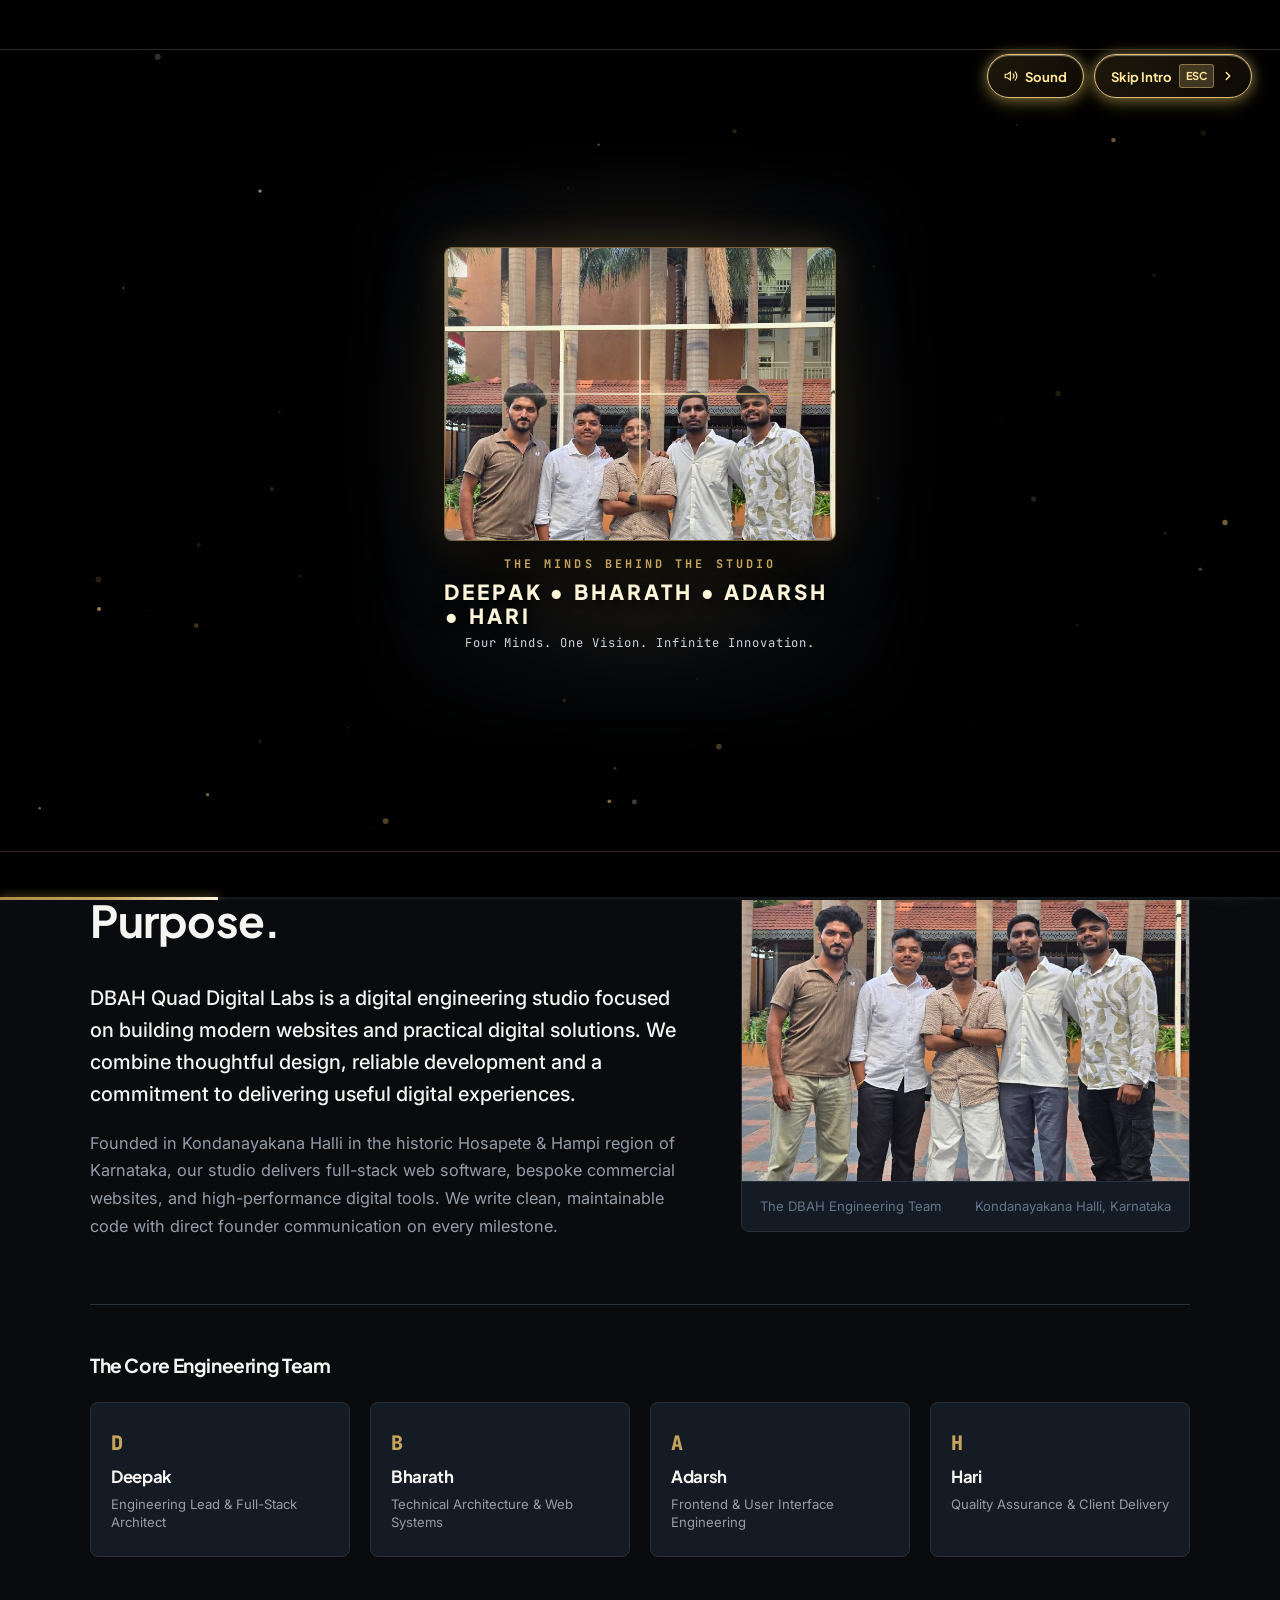
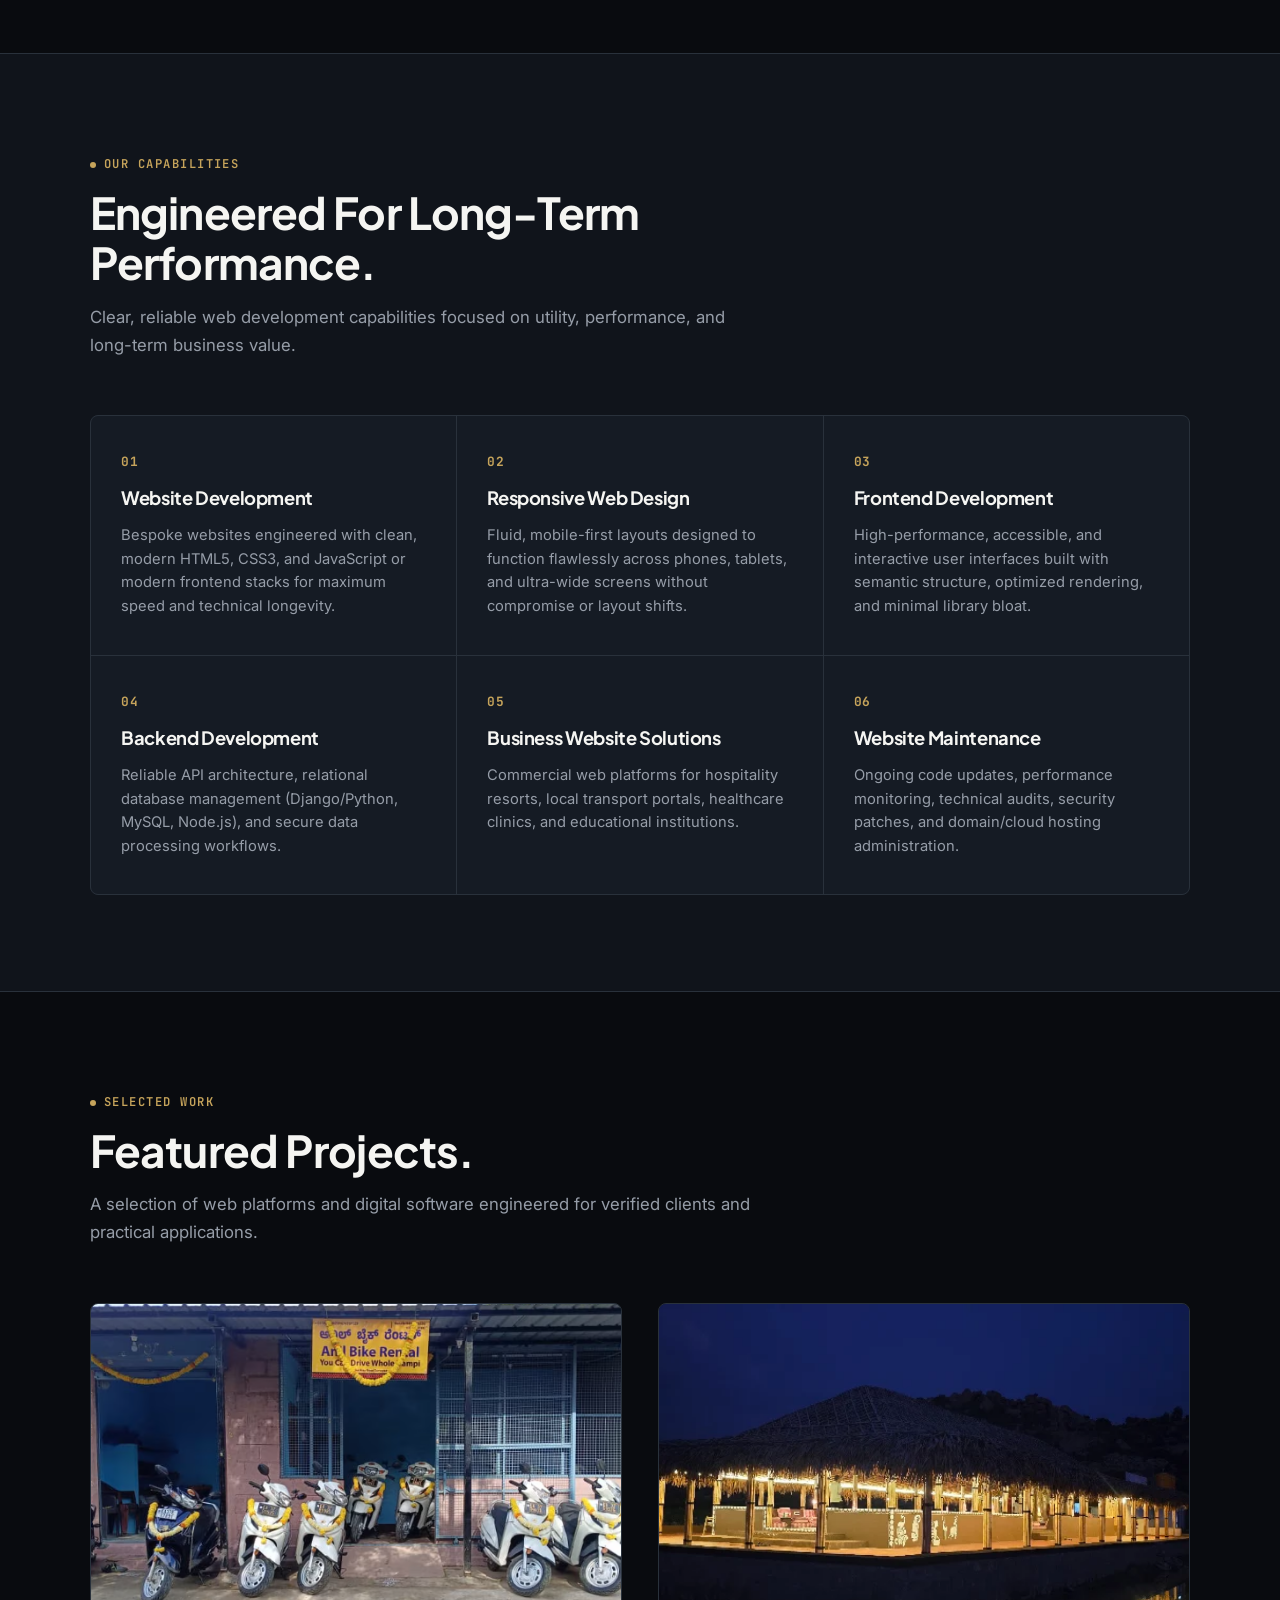
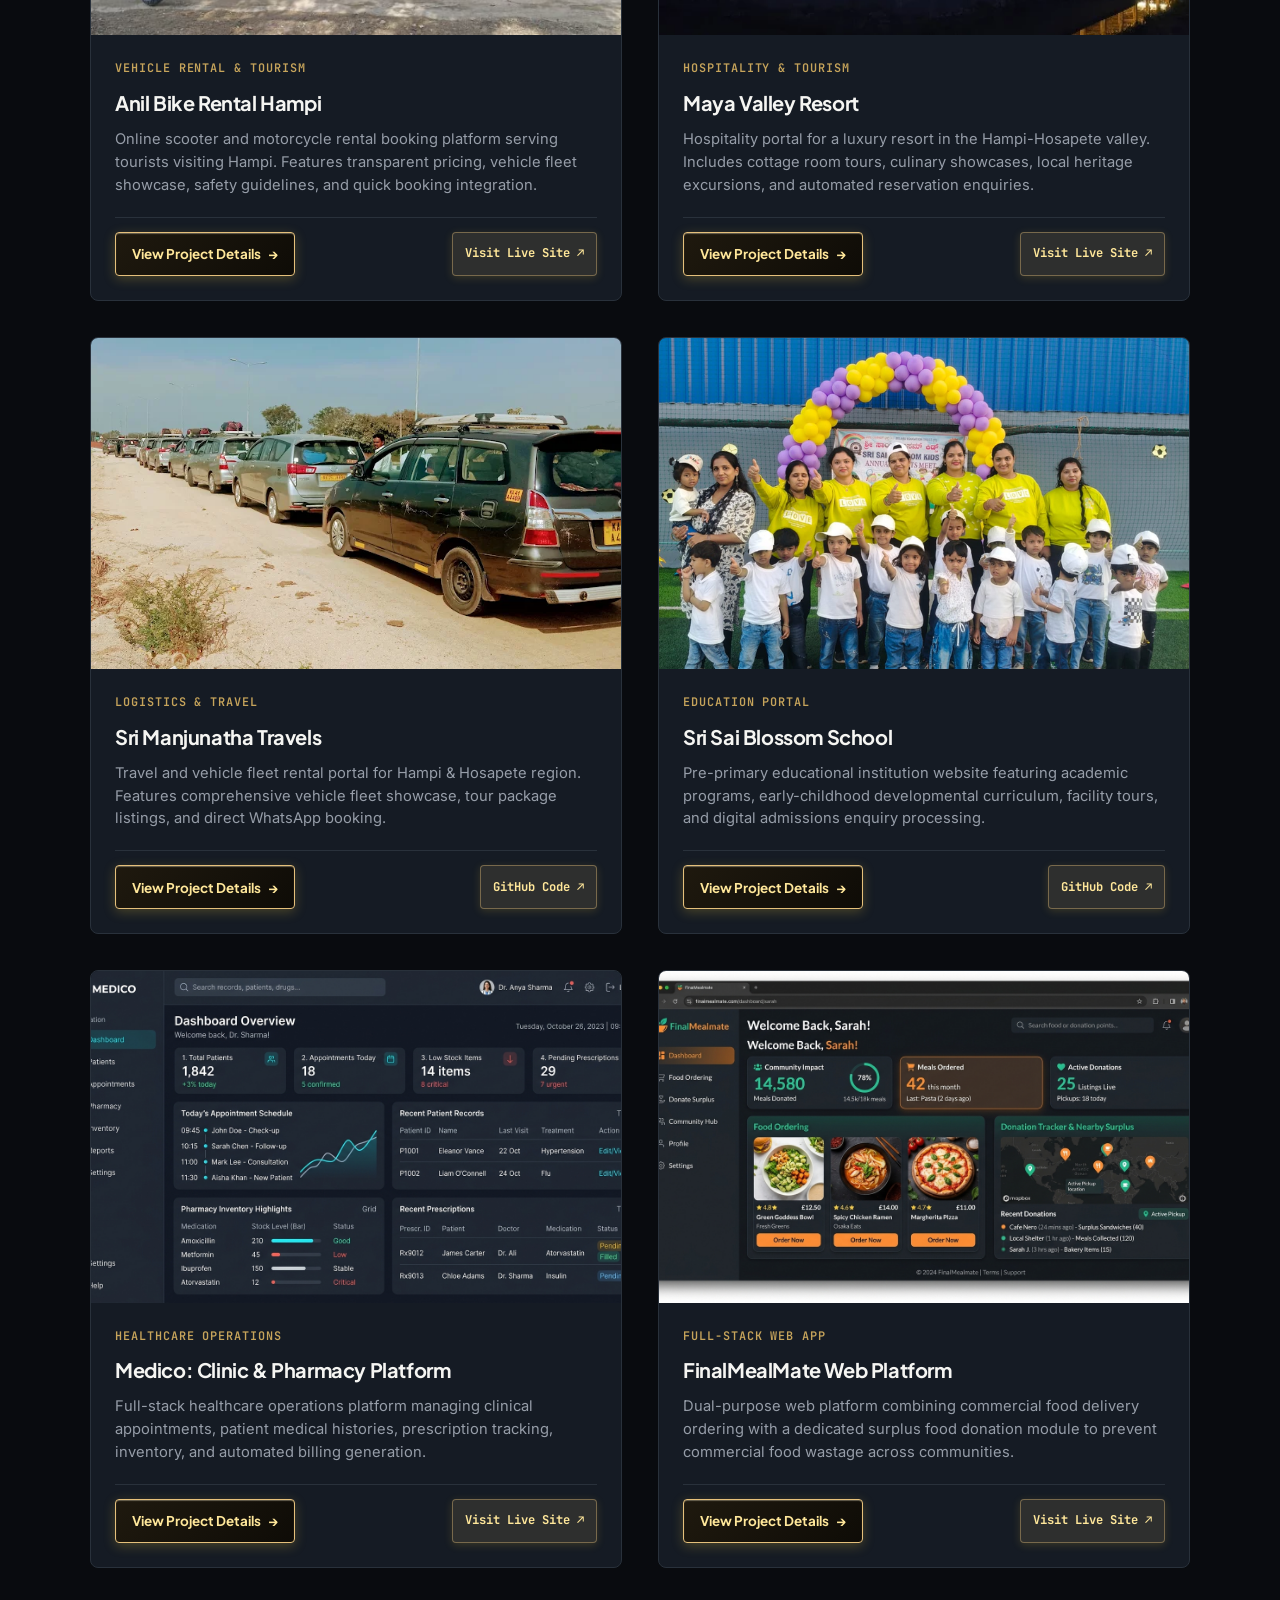
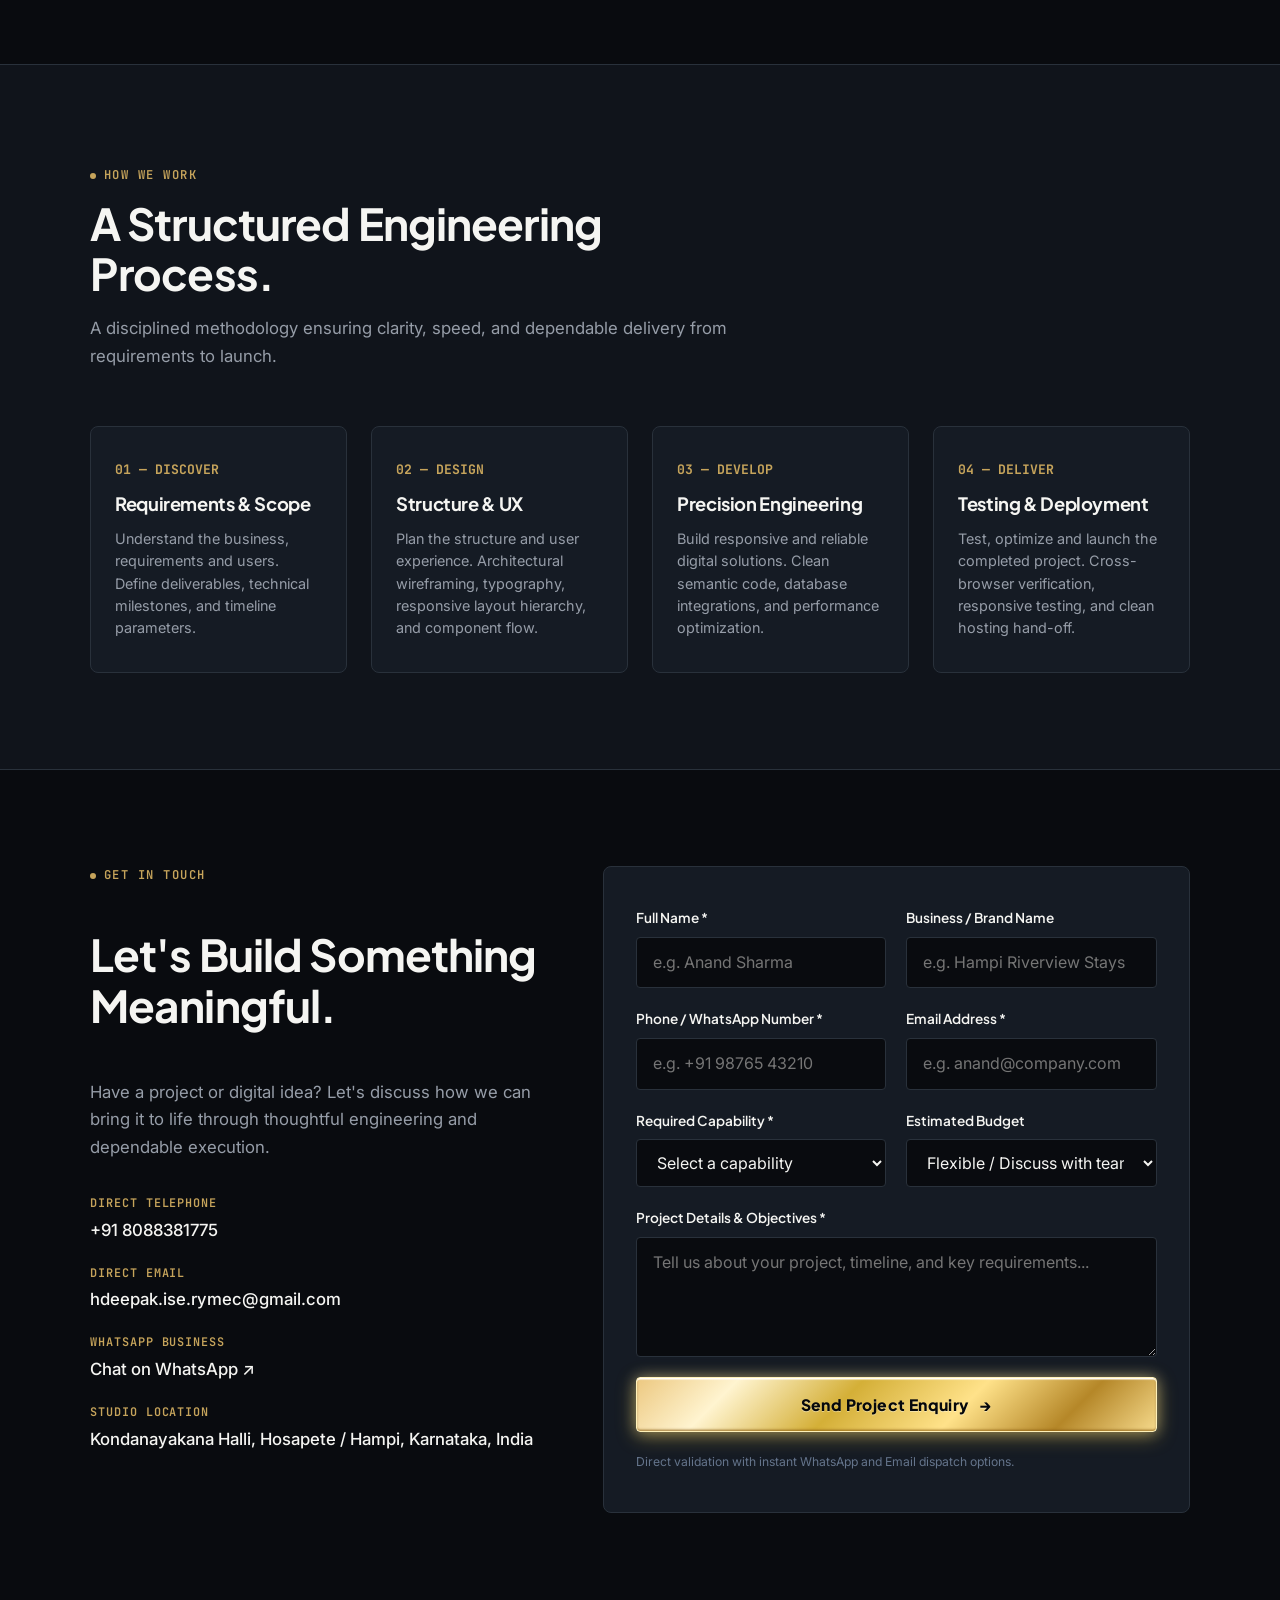
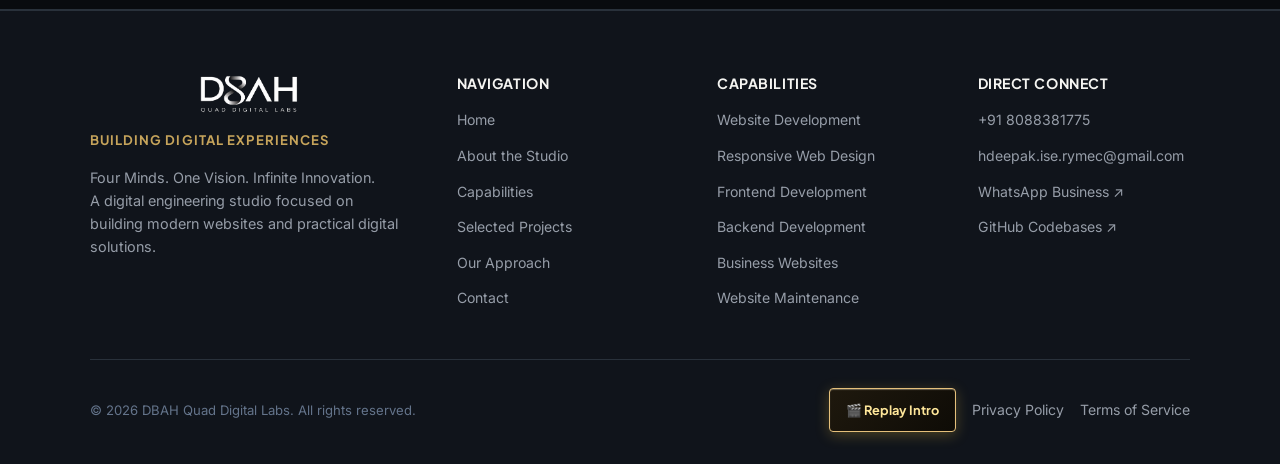
==== commit 4515b42d: "feat: unmuted OM music, shiny gold buttons, mobile layout repair, slow-motion intro" ====
--- a/index.html
+++ b/index.html
@@ -71,21 +71,45 @@
 <body class="dark-theme">
 
   <!-- ========================================================================
-       CINEMATIC DBAH LOGO INTRO (7–8s Master Brand Reveal)
-       Scene 1: Darkness & Central Gold Spark (0–1s)
-       Scene 2: Golden Energy Trails & Particles (1–2.5s)
-       Scene 3: Geometric Formation & Convergence (2.5–4s)
-       Scene 4: DBAH Logo Reveal & Metallic Sheen (4–5.5s)
-       Scene 5: Brand Reveal (DBAH QUAD DIGITAL LABS / Tagline) (5.5–6.8s)
-       Scene 6: Smooth Dissolve into Homepage (6.8–8s)
+       CINEMATIC FOUNDERS FILM & 3D PUZZLE LOGO ASSEMBLY
+       Scene 01: Darkness & Golden Stardust Lens Flare (0.0–1.0s)
+       Scene 02: The Four Friends Reveal: Deepak • Bharath • Adarsh • Hari (1.0–3.2s)
+       Scene 03: Golden Puzzle Seams & 3D Piece Separation (3.2–4.5s)
+       Scene 04: Magnetic Puzzle Convergence & Interlocking Snap (4.5–5.8s)
+       Scene 05: Fusion, 3D Inflating Typography & Specular Sweep (5.8–6.6s)
+       Scene 06: QUAD DIGITAL LABS Reveal & Smooth Homepage Launch (6.6–7.8s)
        ======================================================================== -->
-  <aside id="cinematic-intro" class="cinematic-intro" role="dialog" aria-modal="true" aria-label="DBAH Quad Digital Labs Cinematic Brand Reveal">
+  <aside id="cinematic-intro" class="cinematic-intro" role="dialog" aria-modal="true" aria-label="DBAH Quad Digital Labs Cinematic Founders & Puzzle Logo Reveal">
     <!-- Zero Gravity Energy & Particle Canvas -->
     <canvas id="intro-canvas" class="intro-canvas" aria-hidden="true"></canvas>
 
-    <!-- UI Overlay: Skip Intro Button -->
+    <!-- Cinematic Anamorphic Letterbox Scope Bars (2.35:1 Hollywood Ratio) -->
+    <div class="intro-letterbox-bar intro-letterbox-top" aria-hidden="true"></div>
+    <div class="intro-letterbox-bar intro-letterbox-bottom" aria-hidden="true"></div>
+
+    <!-- Cinematic OM Music Soundtrack (Uploaded Master Asset) -->
+    <audio id="intro-audio" preload="auto">
+      <source src="assets/audio/om-music.aac" type="audio/aac">
+      <source src="assets/audio/om-music.aac" type="audio/mp4">
+      <source src="assets/audio/dbah-cinematic-intro.wav" type="audio/wav">
+    </audio>
+
+    <!-- UI Overlay: Skip & Sound Toggle Controls -->
     <div class="intro-controls">
-      <button id="intro-skip-btn" class="intro-skip-btn" type="button" aria-label="Skip brand intro">
+      <button id="intro-sound-btn" class="intro-sound-btn" type="button" aria-label="Toggle Intro Sound" title="Toggle Sound">
+        <svg class="sound-icon-on" width="14" height="14" viewBox="0 0 24 24" fill="none" stroke="currentColor" stroke-width="2" stroke-linecap="round" stroke-linejoin="round" aria-hidden="true">
+          <polygon points="11 5 6 9 2 9 2 15 6 15 11 19 11 5"></polygon>
+          <path d="M19.07 4.93a10 10 0 0 1 0 14.14M15.54 8.46a5 5 0 0 1 0 7.07"></path>
+        </svg>
+        <svg class="sound-icon-off" width="14" height="14" viewBox="0 0 24 24" fill="none" stroke="currentColor" stroke-width="2" stroke-linecap="round" stroke-linejoin="round" aria-hidden="true">
+          <polygon points="11 5 6 9 2 9 2 15 6 15 11 19 11 5"></polygon>
+          <line x1="23" y1="9" x2="17" y2="15"></line>
+          <line x1="17" y1="9" x2="23" y2="15"></line>
+        </svg>
+        <span class="sound-status-text">Sound</span>
+      </button>
+
+      <button id="intro-skip-btn" class="intro-skip-btn" type="button" aria-label="Skip cinematic intro">
         <span class="skip-text">Skip Intro</span>
         <span class="skip-key-hint">ESC</span>
         <svg class="skip-arrow" width="14" height="14" viewBox="0 0 24 24" fill="none" stroke="currentColor" stroke-width="2.5" stroke-linecap="round" stroke-linejoin="round" aria-hidden="true">
@@ -94,40 +118,84 @@
       </button>
     </div>
 
-    <!-- Central Cinematic Stage -->
+    <!-- ======================================================================
+         SCENE 02: THE FOUR FOUNDERS / FRIENDS REVEAL (1.0–3.2s)
+         Deepak • Bharath • Adarsh • Hari — The minds behind DBAH
+         ====================================================================== -->
+    <div class="intro-friends-reveal" id="intro-friends-reveal" aria-hidden="true">
+      <div class="intro-friends-card" id="intro-friends-card">
+        <div class="intro-friends-glow"></div>
+        <div class="intro-friends-frame">
+          <picture>
+            <source srcset="assets/images/dbah-team.webp" type="image/webp">
+            <img src="assets/images/dbah-team.jpg" alt="DBAH Founders: Deepak, Bharath, Adarsh, Hari" class="intro-friends-img" width="540" height="380" loading="eager">
+          </picture>
+          <div class="intro-friends-scanline"></div>
+          <!-- Puzzle Seam Lines that illuminate with golden laser energy -->
+          <div class="intro-puzzle-seam seam-horizontal"></div>
+          <div class="intro-puzzle-seam seam-vertical"></div>
+        </div>
+        <div class="intro-friends-caption">
+          <span class="intro-friends-badge">THE MINDS BEHIND THE STUDIO</span>
+          <h2 class="intro-friends-names">DEEPAK • BHARATH • ADARSH • HARI</h2>
+          <span class="intro-friends-tagline">Four Minds. One Vision. Infinite Innovation.</span>
+        </div>
+      </div>
+    </div>
+
+    <!-- ======================================================================
+         SCENE 03 - 06: 3D PUZZLE LOGO ASSEMBLY & BRAND REVEAL (3.2–7.8s)
+         The 4 Friends Puzzle Pieces Interlock into the Master DBAH Wordmark
+         ====================================================================== -->
     <div class="intro-stage-wrapper">
       <div id="intro-stage" class="intro-stage">
-        <!-- Scene 1: Initial Central Gold Light Spark -->
+        <!-- Central Gold Light Spark -->
         <div class="intro-center-spark" id="intro-center-spark" aria-hidden="true"></div>
 
         <!-- Ambient Glow behind Wordmark -->
         <div class="intro-ambient-glow" id="intro-ambient-glow" aria-hidden="true"></div>
 
-        <!-- 3D Geometric Logo Fragments Layer (Scenes 2 & 3: Floating Metallic Pieces; Scene 4: Magnetic Reassembly) -->
+        <!-- 3D Interlocking Puzzle Logo Pieces (Letters D, Infinity B, A, H) -->
         <div id="intro-fragments-container" class="intro-fragments-container" aria-hidden="true">
-          <!-- Letter D Metallic Fragment -->
-          <div class="intro-fragment fragment-d" id="frag-d">
-            <img src="assets/images/dbah-letter-d.png" alt="DBAH D Metallic Fragment" class="frag-img">
-            <div class="frag-sheen"></div>
-          </div>
-          <!-- Letter B Metallic Fragment (Distinctive Infinity Ribbon) -->
-          <div class="intro-fragment fragment-b" id="frag-b">
-            <img src="assets/images/dbah-letter-b.png" alt="DBAH Infinity B Metallic Fragment" class="frag-img">
-            <div class="frag-sheen"></div>
-          </div>
-          <!-- Letter A Metallic Fragment -->
-          <div class="intro-fragment fragment-a" id="frag-a">
-            <img src="assets/images/dbah-letter-a.png" alt="DBAH A Metallic Fragment" class="frag-img">
-            <div class="frag-sheen"></div>
-          </div>
-          <!-- Letter H Metallic Fragment -->
-          <div class="intro-fragment fragment-h" id="frag-h">
-            <img src="assets/images/dbah-letter-h.png" alt="DBAH H Metallic Fragment" class="frag-img">
-            <div class="frag-sheen"></div>
-          </div>
-        </div>
-
-        <!-- Scene 4 & 5: Assembled Official Master Wordmark with Inflating Typography Effect -->
+          <!-- Puzzle Piece 1: Letter D (Deepak) -->
+          <div class="intro-fragment puzzle-piece piece-d" id="frag-d" data-founder="DEEPAK">
+            <div class="puzzle-piece-inner">
+              <img src="assets/images/dbah-letter-d.png" alt="Letter D - Deepak" class="frag-img">
+              <span class="puzzle-founder-tag">DEEPAK</span>
+              <div class="frag-sheen"></div>
+            </div>
+            <div class="puzzle-lock-flare"></div>
+          </div>
+          <!-- Puzzle Piece 2: Letter B (Bharath - Distinctive Infinity Ribbon) -->
+          <div class="intro-fragment puzzle-piece piece-b" id="frag-b" data-founder="BHARATH">
+            <div class="puzzle-piece-inner">
+              <img src="assets/images/dbah-letter-b.png" alt="Letter B - Bharath" class="frag-img">
+              <span class="puzzle-founder-tag">BHARATH</span>
+              <div class="frag-sheen"></div>
+            </div>
+            <div class="puzzle-lock-flare"></div>
+          </div>
+          <!-- Puzzle Piece 3: Letter A (Adarsh) -->
+          <div class="intro-fragment puzzle-piece piece-a" id="frag-a" data-founder="ADARSH">
+            <div class="puzzle-piece-inner">
+              <img src="assets/images/dbah-letter-a.png" alt="Letter A - Adarsh" class="frag-img">
+              <span class="puzzle-founder-tag">ADARSH</span>
+              <div class="frag-sheen"></div>
+            </div>
+            <div class="puzzle-lock-flare"></div>
+          </div>
+          <!-- Puzzle Piece 4: Letter H (Hari) -->
+          <div class="intro-fragment puzzle-piece piece-h" id="frag-h" data-founder="HARI">
+            <div class="puzzle-piece-inner">
+              <img src="assets/images/dbah-letter-h.png" alt="Letter H - Hari" class="frag-img">
+              <span class="puzzle-founder-tag">HARI</span>
+              <div class="frag-sheen"></div>
+            </div>
+            <div class="puzzle-lock-flare"></div>
+          </div>
+        </div>
+
+        <!-- Assembled Official Master Wordmark with Inflating Typography Effect -->
         <div id="intro-wordmark-wrap" class="intro-wordmark-wrap">
           <div class="intro-inflating-box" id="intro-inflating-box">
             <img src="assets/images/dbah-wordmark.svg" alt="DBAH Quad Digital Labs Official Master Wordmark" class="intro-wordmark-img" width="380" height="146">
@@ -138,7 +206,7 @@
           </div>
         </div>
 
-        <!-- Scene 5: Subtitle & Tagline Reveal -->
+        <!-- Official Brand Reveal: Title & Tagline -->
         <div id="intro-brand-reveal" class="intro-brand-reveal">
           <span class="intro-brand-name">DBAH QUAD DIGITAL LABS</span>
           <div class="intro-brand-divider" aria-hidden="true"></div>
--- a/css/style.css
+++ b/css/style.css
@@ -97,9 +97,14 @@
   -webkit-text-size-adjust: 100%;
   -webkit-font-smoothing: antialiased;
   -moz-osx-font-smoothing: grayscale;
+  width: 100%;
+  max-width: 100%;
+  overflow-x: hidden;
 }
 
 body {
+  width: 100%;
+  max-width: 100%;
   min-height: 100vh;
   background-color: var(--bg-main);
   color: var(--text-primary);
@@ -108,13 +113,21 @@
   transition: background-color var(--transition-normal), color var(--transition-normal);
 }
 
+/* Note: Strict overflow-x: hidden enforced on html & body prevents Android Chrome mobile horizontal canvas expansion */
+
 body.modal-open,
 body.intro-active {
   overflow: hidden;
 }
 
 /* ==========================================================================
-   CINEMATIC DBAH LOGO INTRO (7–8s Timeline Scenes 1–6)
+   CINEMATIC FOUNDERS FILM & 3D PUZZLE LOGO ASSEMBLY (7.8s)
+   Scene 01: Darkness & Golden Stardust Lens Flare (0.0–1.0s)
+   Scene 02: Four Friends Reveal: Deepak • Bharath • Adarsh • Hari (1.0–3.2s)
+   Scene 03: Golden Puzzle Seams & 3D Piece Separation (3.2–4.5s)
+   Scene 04: Magnetic Puzzle Convergence & Interlocking Snap (4.5–5.8s)
+   Scene 05: Fusion, 3D Inflating Typography & Specular Sweep (5.8–6.6s)
+   Scene 06: QUAD DIGITAL LABS Studio Reveal & Smooth Website Launch (6.6–7.8s)
    ========================================================================== */
 .cinematic-intro {
   position: fixed;
@@ -127,7 +140,7 @@
   overflow: hidden;
   opacity: 1;
   visibility: visible;
-  transition: opacity 0.8s cubic-bezier(0.16, 1, 0.3, 1), visibility 0.8s ease;
+  transition: opacity 0.9s cubic-bezier(0.16, 1, 0.3, 1), visibility 0.9s ease;
 }
 
 .cinematic-intro.fade-out {
@@ -138,6 +151,27 @@
 
 .cinematic-intro.hidden {
   display: none !important;
+}
+
+/* Widescreen Anamorphic Scope Bars (2.35:1 Hollywood Letterbox) */
+.intro-letterbox-bar {
+  position: absolute;
+  left: 0;
+  right: 0;
+  height: clamp(28px, 5.5vh, 56px);
+  background: #000000;
+  z-index: 50;
+  pointer-events: none;
+}
+
+.intro-letterbox-top {
+  top: 0;
+  border-bottom: 1px solid rgba(198, 164, 91, 0.25);
+}
+
+.intro-letterbox-bottom {
+  bottom: 0;
+  border-top: 1px solid rgba(198, 164, 91, 0.25);
 }
 
 /* Zero Gravity Canvas (Light Trails, Energy Spores & Particles) */
@@ -146,56 +180,260 @@
   inset: 0;
   width: 100%;
   height: 100%;
-  z-index: 1;
+  z-index: 2;
   pointer-events: none;
 }
 
-/* UI Overlay: Skip Intro Button */
+/* UI Overlay: Skip & Sound Toggle Controls */
 .intro-controls {
   position: absolute;
-  top: 24px;
-  right: 28px;
-  z-index: 20;
-}
-
+  top: clamp(24px, 6vh, 64px);
+  right: clamp(14px, 4vw, 28px);
+  z-index: 60;
+  display: flex;
+  align-items: center;
+  gap: 10px;
+}
+
+.intro-sound-btn,
 .intro-skip-btn {
   display: inline-flex;
   align-items: center;
-  gap: 8px;
-  background: rgba(16, 20, 27, 0.85);
-  border: 1px solid rgba(198, 164, 91, 0.45);
-  color: #F5F5F2;
-  padding: 10px 18px;
+  gap: 7px;
+  background: linear-gradient(135deg, rgba(32, 25, 12, 0.94) 0%, rgba(14, 11, 5, 0.98) 100%);
+  border: 1.5px solid #E5C07B;
+  color: #FFE79A;
+  padding: 9px 16px;
   min-height: 44px;
   min-width: 44px;
   border-radius: var(--radius-full);
   font-size: 0.82rem;
   font-family: var(--font-heading);
-  font-weight: 600;
+  font-weight: 700;
   cursor: pointer;
-  backdrop-filter: blur(10px);
-  -webkit-backdrop-filter: blur(10px);
-  box-shadow: 0 4px 16px rgba(0, 0, 0, 0.6);
+  backdrop-filter: blur(12px);
+  -webkit-backdrop-filter: blur(12px);
+  box-shadow: 
+    0 4px 18px rgba(212, 175, 55, 0.42),
+    0 0 12px rgba(255, 244, 208, 0.3),
+    inset 0 1px 1px rgba(255, 244, 208, 0.45);
   transition: all var(--transition-fast);
   touch-action: manipulation;
-}
-
+  position: relative;
+  overflow: hidden;
+}
+
+.intro-sound-btn:hover,
 .intro-skip-btn:hover {
-  background: rgba(198, 164, 91, 0.15);
-  border-color: var(--gold-accent);
-  color: var(--gold-accent);
-  transform: translateY(-1px);
+  background: linear-gradient(135deg, #ECC880 0%, #FFF4D0 35%, #D4AF37 75%, #F5D98B 100%);
+  border-color: #FFFFFF;
+  color: #06080B;
+  transform: translateY(-2px);
+  box-shadow: 
+    0 6px 26px rgba(212, 175, 55, 0.75),
+    0 0 18px rgba(255, 244, 208, 0.65),
+    inset 0 1.5px 2px #FFFFFF;
+}
+
+.intro-sound-btn .sound-icon-off {
+  display: none;
+}
+
+.intro-sound-btn.is-muted .sound-icon-on {
+  display: none;
+}
+
+.intro-sound-btn.is-muted .sound-icon-off {
+  display: inline-block;
+  color: #E5C07B;
+}
+
+.intro-sound-btn.is-muted {
+  border-color: rgba(229, 192, 123, 0.5);
+  color: #FFE79A;
+  opacity: 0.85;
 }
 
 .skip-key-hint {
   font-size: 0.68rem;
   padding: 2px 6px;
-  background: rgba(255, 255, 255, 0.12);
+  background: rgba(229, 192, 123, 0.22);
+  border: 1px solid rgba(229, 192, 123, 0.45);
   border-radius: 3px;
-  color: #969DA8;
-}
-
-/* Central Cinematic Stage */
+  color: #FFE79A;
+  font-weight: 700;
+}
+
+/* ==========================================================================
+   SCENE 02: THE FOUR FOUNDERS / FRIENDS REVEAL (1.0–3.2s)
+   Deepak • Bharath • Adarsh • Hari — The founders behind DBAH
+   ========================================================================== */
+.intro-friends-reveal {
+  position: absolute;
+  inset: 0;
+  z-index: 5;
+  display: flex;
+  align-items: center;
+  justify-content: center;
+  opacity: 0;
+  pointer-events: none;
+  transform: scale(0.92) translateZ(-40px);
+  transition: opacity 0.7s cubic-bezier(0.16, 1, 0.3, 1), transform 0.8s cubic-bezier(0.16, 1, 0.3, 1);
+}
+
+.cinematic-intro.scene-2 .intro-friends-reveal {
+  opacity: 1;
+  transform: scale(1) translateZ(0);
+}
+
+.cinematic-intro.scene-3 .intro-friends-reveal,
+.cinematic-intro.scene-4 .intro-friends-reveal,
+.cinematic-intro.scene-5 .intro-friends-reveal,
+.cinematic-intro.scene-6 .intro-friends-reveal {
+  opacity: 0;
+  transform: scale(1.08) translateZ(60px);
+  filter: blur(6px);
+  transition: opacity 0.5s ease, transform 0.6s ease, filter 0.5s ease;
+}
+
+.intro-friends-card {
+  position: relative;
+  display: flex;
+  flex-direction: column;
+  align-items: center;
+  gap: 14px;
+  width: 100%;
+  max-width: clamp(280px, 86vw, 420px);
+  padding: 14px;
+}
+
+.intro-friends-glow {
+  position: absolute;
+  inset: -10%;
+  background: radial-gradient(circle at 50% 45%, rgba(198, 164, 91, 0.32) 0%, rgba(9, 11, 15, 0.8) 65%, transparent 100%);
+  filter: blur(28px);
+  pointer-events: none;
+  z-index: 1;
+}
+
+.intro-friends-frame {
+  position: relative;
+  width: 100%;
+  border-radius: var(--radius-md);
+  overflow: hidden;
+  border: 1px solid rgba(198, 164, 91, 0.6);
+  background: #090B0F;
+  box-shadow: 0 24px 60px rgba(0, 0, 0, 0.95), 0 0 35px rgba(198, 164, 91, 0.28);
+  z-index: 2;
+}
+
+.intro-friends-img {
+  width: 100%;
+  height: auto;
+  aspect-ratio: 4 / 3;
+  object-fit: cover;
+  object-position: center 22%;
+  display: block;
+  filter: contrast(1.08) brightness(0.96);
+  transform: scale(1.0);
+  transition: transform 2.5s cubic-bezier(0.16, 1, 0.3, 1);
+}
+
+.cinematic-intro.scene-2 .intro-friends-img {
+  transform: scale(1.04);
+}
+
+.intro-friends-scanline {
+  position: absolute;
+  top: 0;
+  bottom: 0;
+  width: 100px;
+  left: -120px;
+  background: linear-gradient(90deg, transparent 0%, rgba(255, 255, 255, 0.3) 50%, rgba(198, 164, 91, 0.4) 75%, transparent 100%);
+  transform: skewX(-20deg);
+  pointer-events: none;
+  animation: friendsScanAnim 2.2s ease 1s infinite;
+}
+
+@keyframes friendsScanAnim {
+  0% { left: -120px; opacity: 0; }
+  25% { opacity: 0.8; }
+  75% { opacity: 0.8; }
+  100% { left: calc(100% + 120px); opacity: 0; }
+}
+
+/* Golden Laser Puzzle Seams that illuminate on the card */
+.intro-puzzle-seam {
+  position: absolute;
+  background: linear-gradient(90deg, transparent 0%, #FFF5D9 50%, var(--gold-accent) 80%, transparent 100%);
+  opacity: 0;
+  box-shadow: 0 0 10px #FFF5D9, 0 0 20px var(--gold-accent);
+  pointer-events: none;
+  z-index: 5;
+  transition: opacity 0.4s ease;
+}
+
+.intro-puzzle-seam.seam-horizontal {
+  left: 0;
+  right: 0;
+  top: 50%;
+  height: 2px;
+  transform: translateY(-50%);
+}
+
+.intro-puzzle-seam.seam-vertical {
+  top: 0;
+  bottom: 0;
+  left: 50%;
+  width: 2px;
+  transform: translateX(-50%);
+  background: linear-gradient(180deg, transparent 0%, #FFF5D9 50%, var(--gold-accent) 80%, transparent 100%);
+}
+
+.cinematic-intro.scene-2 .intro-puzzle-seam {
+  opacity: 0.85;
+  transition: opacity 0.6s ease 1.2s;
+}
+
+/* Friends Caption Typography */
+.intro-friends-caption {
+  display: flex;
+  flex-direction: column;
+  align-items: center;
+  gap: 4px;
+  z-index: 3;
+}
+
+.intro-friends-badge {
+  font-family: var(--font-mono);
+  font-size: clamp(0.64rem, 1.3vw, 0.74rem);
+  font-weight: 700;
+  letter-spacing: 0.26em;
+  color: var(--gold-accent);
+  text-transform: uppercase;
+}
+
+.intro-friends-names {
+  font-family: var(--font-heading);
+  font-size: clamp(0.92rem, 2.3vw, 1.3rem);
+  font-weight: 800;
+  letter-spacing: 0.14em;
+  color: #FFF5D9;
+  text-transform: uppercase;
+  margin: 2px 0;
+  text-shadow: 0 2px 14px rgba(0, 0, 0, 0.95);
+}
+
+.intro-friends-tagline {
+  font-family: var(--font-mono);
+  font-size: clamp(0.66rem, 1.4vw, 0.76rem);
+  color: #cbd5e1;
+  letter-spacing: 0.08em;
+}
+
+/* ==========================================================================
+   SCENE 03 - 06: 3D PUZZLE LOGO ASSEMBLY & REVEAL (3.2–7.8s)
+   ========================================================================== */
 .intro-stage-wrapper {
   position: relative;
   z-index: 10;
@@ -205,6 +443,16 @@
   width: 100%;
   max-width: 620px;
   padding: 24px;
+  opacity: 0;
+  pointer-events: none;
+  transition: opacity 0.6s ease;
+}
+
+.cinematic-intro.scene-3 .intro-stage-wrapper,
+.cinematic-intro.scene-4 .intro-stage-wrapper,
+.cinematic-intro.scene-5 .intro-stage-wrapper,
+.cinematic-intro.scene-6 .intro-stage-wrapper {
+  opacity: 1;
 }
 
 .intro-stage {
@@ -216,26 +464,27 @@
   position: relative;
 }
 
-/* Scene 1: Initial Central Gold Spark (0–1s) */
+/* Initial Central Gold Spark */
 .intro-center-spark {
   position: absolute;
   top: 50%;
   left: 50%;
-  width: 8px;
-  height: 8px;
+  width: 10px;
+  height: 10px;
   border-radius: 50%;
   background: #FFF5D9;
-  box-shadow: 0 0 20px 8px rgba(198, 164, 91, 0.9), 0 0 50px 24px rgba(198, 164, 91, 0.5);
+  box-shadow: 0 0 24px 10px rgba(198, 164, 91, 0.95), 0 0 60px 30px rgba(198, 164, 91, 0.6);
   transform: translate(-50%, -50%) scale(0.2);
   opacity: 0;
-  transition: opacity 0.6s ease, transform 0.6s ease;
+  transition: opacity 0.5s ease, transform 0.5s ease;
   pointer-events: none;
   z-index: 5;
 }
 
-.cinematic-intro.scene-1 .intro-center-spark {
+.cinematic-intro.scene-1 .intro-center-spark,
+.cinematic-intro.scene-4 .intro-center-spark {
   opacity: 1;
-  transform: translate(-50%, -50%) scale(1);
+  transform: translate(-50%, -50%) scale(1.3);
 }
 
 /* Ambient Backlight Glow */
@@ -243,30 +492,29 @@
   position: absolute;
   top: 50%;
   left: 50%;
-  width: 340px;
-  height: 240px;
+  width: 360px;
+  height: 250px;
   transform: translate(-50%, -50%) scale(0.8);
-  background: radial-gradient(circle, rgba(198, 164, 91, 0.35) 0%, rgba(255, 255, 255, 0.1) 40%, transparent 70%);
-  filter: blur(40px);
+  background: radial-gradient(circle, rgba(198, 164, 91, 0.38) 0%, rgba(255, 255, 255, 0.12) 40%, transparent 70%);
+  filter: blur(42px);
   opacity: 0;
   pointer-events: none;
   z-index: 2;
-  transition: opacity 1.2s ease, transform 1.2s ease;
-}
-
-.cinematic-intro.scene-2 .intro-ambient-glow,
-.cinematic-intro.scene-3 .intro-ambient-glow {
-  opacity: 0.65;
-  transform: translate(-50%, -50%) scale(1.1);
+  transition: opacity 1s ease, transform 1s ease;
 }
 
 .cinematic-intro.scene-4 .intro-ambient-glow,
 .cinematic-intro.scene-5 .intro-ambient-glow {
-  opacity: 0.8;
-  transform: translate(-50%, -50%) scale(1.25);
-}
-
-/* --- 3D GEOMETRIC LOGO FRAGMENTS STAGE (Scenes 2 & 3: Floating Metallic Pieces; Scene 4: Magnetic Reassembly) --- */
+  opacity: 0.85;
+  transform: translate(-50%, -50%) scale(1.2);
+}
+
+.cinematic-intro.scene-6 .intro-ambient-glow {
+  opacity: 0.65;
+  transform: translate(-50%, -50%) scale(1.3);
+}
+
+/* --- 3D INTERLOCKING PUZZLE PIECES STAGE --- */
 .intro-fragments-container {
   position: relative;
   width: 100%;
@@ -276,11 +524,10 @@
   transform-style: preserve-3d;
   z-index: 5;
   opacity: 0;
-  transition: opacity 0.6s ease;
+  transition: opacity 0.4s ease;
   pointer-events: none;
 }
 
-.cinematic-intro.scene-2 .intro-fragments-container,
 .cinematic-intro.scene-3 .intro-fragments-container,
 .cinematic-intro.scene-4 .intro-fragments-container {
   opacity: 1;
@@ -289,16 +536,31 @@
 .cinematic-intro.scene-5 .intro-fragments-container,
 .cinematic-intro.scene-6 .intro-fragments-container {
   opacity: 0;
-  transition: opacity 0.4s ease;
-}
-
-.intro-fragment {
+  transition: opacity 0.35s ease;
+}
+
+/* 3D Puzzle Piece Construction */
+.puzzle-piece {
   position: absolute;
   top: 0;
   bottom: 0;
   transform-style: preserve-3d;
   will-change: transform, opacity;
-  transition: transform 1.2s cubic-bezier(0.16, 1, 0.3, 1), opacity 0.8s ease;
+  transition: transform 0.65s cubic-bezier(0.16, 1, 0.3, 1), opacity 0.5s ease;
+}
+
+.puzzle-piece-inner {
+  position: relative;
+  width: 100%;
+  height: 100%;
+  border-radius: 4px;
+  background: rgba(9, 11, 15, 0.88);
+  border: 1px solid rgba(198, 164, 91, 0.45);
+  box-shadow: 0 12px 32px rgba(0, 0, 0, 0.9), 0 0 16px rgba(198, 164, 91, 0.2);
+  overflow: hidden;
+  display: flex;
+  align-items: center;
+  justify-content: center;
 }
 
 .frag-img {
@@ -306,99 +568,122 @@
   height: 100%;
   object-fit: contain;
   display: block;
-  filter: drop-shadow(0 6px 18px rgba(0, 0, 0, 0.9));
+  filter: drop-shadow(0 6px 18px rgba(0, 0, 0, 0.95));
 }
 
 .frag-sheen {
   position: absolute;
   inset: 0;
-  background: linear-gradient(115deg, transparent 35%, rgba(255, 255, 255, 0.4) 50%, rgba(198, 164, 91, 0.3) 65%, transparent 80%);
+  background: linear-gradient(115deg, transparent 35%, rgba(255, 255, 255, 0.45) 50%, rgba(198, 164, 91, 0.35) 65%, transparent 80%);
   opacity: 0;
   pointer-events: none;
   mix-blend-mode: overlay;
-  transition: opacity 0.6s ease;
-}
-
-/* Fragment Layout Proportions (Exact 610x185 Letter Grid) */
-.fragment-d {
+  transition: opacity 0.5s ease;
+}
+
+/* Founder Label on Puzzle Piece */
+.puzzle-founder-tag {
+  position: absolute;
+  bottom: 4px;
+  left: 0;
+  right: 0;
+  text-align: center;
+  font-family: var(--font-mono);
+  font-size: clamp(0.55rem, 1.1vw, 0.65rem);
+  font-weight: 700;
+  letter-spacing: 0.16em;
+  color: var(--gold-accent);
+  text-shadow: 0 1px 6px rgba(0, 0, 0, 0.9);
+  pointer-events: none;
+  z-index: 4;
+}
+
+/* Puzzle Locking Flare on Seams */
+.puzzle-lock-flare {
+  position: absolute;
+  top: 50%;
+  right: -6px;
+  width: 12px;
+  height: 12px;
+  border-radius: 50%;
+  background: #FFF5D9;
+  box-shadow: 0 0 14px 6px var(--gold-accent);
+  transform: translateY(-50%) scale(0);
+  opacity: 0;
+  pointer-events: none;
+  z-index: 6;
+  transition: transform 0.3s ease, opacity 0.3s ease;
+}
+
+.cinematic-intro.scene-4 .puzzle-lock-flare {
+  transform: translateY(-50%) scale(1.2);
+  opacity: 1;
+}
+
+/* Proportional Puzzle Piece Widths (Exact 610x185 Letter Grid) */
+.piece-d {
   width: 23.3%;
   left: 0%;
 }
 
-.fragment-b {
+.piece-b {
   width: 24.1%;
   left: 22.6%;
 }
 
-.fragment-a {
+.piece-a {
   width: 28.7%;
   left: 46.7%;
 }
 
-.fragment-h {
+.piece-h {
   width: 24.3%;
   left: 75.4%;
 }
 
-/* Scene 2 & 3: Floating Metallic Silver Pieces Detachment & Zero-Gravity 3D Motion */
-.cinematic-intro.scene-2 .frag-sheen,
-.cinematic-intro.scene-3 .frag-sheen {
-  opacity: 0.85;
-}
-
-.cinematic-intro.scene-2 .fragment-d,
-.cinematic-intro.scene-3 .fragment-d {
-  transform: translate3d(-130px, -55px, 110px) rotateY(32deg) rotateX(-16deg) rotateZ(-12deg);
-  animation: zeroGFloatD 3.2s ease-in-out infinite alternate;
-}
-
-.cinematic-intro.scene-2 .fragment-b,
-.cinematic-intro.scene-3 .fragment-b {
-  transform: translate3d(-35px, 65px, 160px) rotateY(-26deg) rotateX(22deg) rotateZ(14deg);
-  animation: zeroGFloatB 3.0s ease-in-out infinite alternate;
-}
-
-.cinematic-intro.scene-2 .fragment-a,
-.cinematic-intro.scene-3 .fragment-a {
-  transform: translate3d(45px, -70px, 130px) rotateY(30deg) rotateX(15deg) rotateZ(-10deg);
-  animation: zeroGFloatA 3.4s ease-in-out infinite alternate;
-}
-
-.cinematic-intro.scene-2 .fragment-h,
-.cinematic-intro.scene-3 .fragment-h {
-  transform: translate3d(145px, 45px, 85px) rotateY(-32deg) rotateX(-18deg) rotateZ(12deg);
-  animation: zeroGFloatH 3.1s ease-in-out infinite alternate;
-}
-
-/* Zero-G Floating Oscillations */
-@keyframes zeroGFloatD {
-  0% { transform: translate3d(-130px, -55px, 110px) rotateY(32deg) rotateX(-16deg) rotateZ(-12deg); }
-  100% { transform: translate3d(-145px, -45px, 130px) rotateY(38deg) rotateX(-12deg) rotateZ(-8deg); }
-}
-
-@keyframes zeroGFloatB {
-  0% { transform: translate3d(-35px, 65px, 160px) rotateY(-26deg) rotateX(22deg) rotateZ(14deg); }
-  100% { transform: translate3d(-20px, 80px, 185px) rotateY(-32deg) rotateX(28deg) rotateZ(18deg); }
-}
-
-@keyframes zeroGFloatA {
-  0% { transform: translate3d(45px, -70px, 130px) rotateY(30deg) rotateX(15deg) rotateZ(-10deg); }
-  100% { transform: translate3d(60px, -85px, 150px) rotateY(24deg) rotateX(18deg) rotateZ(-14deg); }
-}
-
-@keyframes zeroGFloatH {
-  0% { transform: translate3d(145px, 45px, 85px) rotateY(-32deg) rotateX(-18deg) rotateZ(12deg); }
-  100% { transform: translate3d(165px, 35px, 105px) rotateY(-28deg) rotateX(-22deg) rotateZ(16deg); }
-}
-
-/* Scene 4: Magnetic Reassembly into Defined Exact Final Coordinates */
-.cinematic-intro.scene-4 .intro-fragment {
-  transform: translate3d(0, 0, 0) rotateY(0deg) rotateX(0deg) rotateZ(0deg) !important;
-  animation: none !important;
-  transition: transform 1.1s cubic-bezier(0.16, 1, 0.3, 1), opacity 0.5s ease;
-}
-
-/* Scene 4, 5, 6: Master Wordmark Container */
+/* --- Scene 03: 3D Puzzle Dispersion / Lift-Off --- */
+.cinematic-intro.scene-3 .piece-d {
+  transform: translate3d(-130px, -65px, 80px) rotateY(-24deg) rotateX(14deg) rotateZ(-4deg);
+}
+
+.cinematic-intro.scene-3 .piece-b {
+  transform: translate3d(120px, -55px, 110px) rotateY(22deg) rotateX(-12deg) rotateZ(3deg);
+}
+
+.cinematic-intro.scene-3 .piece-a {
+  transform: translate3d(-110px, 70px, 60px) rotateY(-18deg) rotateX(-14deg) rotateZ(2deg);
+}
+
+.cinematic-intro.scene-3 .piece-h {
+  transform: translate3d(125px, 65px, 90px) rotateY(20deg) rotateX(15deg) rotateZ(-3deg);
+}
+
+/* --- Scene 04: Magnetic Puzzle Convergence & Interlocking Snap --- */
+.cinematic-intro.scene-4 .frag-sheen {
+  opacity: 0.9;
+}
+
+.cinematic-intro.scene-4 .piece-d {
+  transform: translate3d(0, 0, 0) rotateY(0deg) rotateX(0deg) rotateZ(0deg);
+  transition: transform 0.6s cubic-bezier(0.2, 0.9, 0.2, 1.15);
+}
+
+.cinematic-intro.scene-4 .piece-b {
+  transform: translate3d(0, 0, 0) rotateY(0deg) rotateX(0deg) rotateZ(0deg);
+  transition: transform 0.6s cubic-bezier(0.2, 0.9, 0.2, 1.15);
+}
+
+.cinematic-intro.scene-4 .piece-a {
+  transform: translate3d(0, 0, 0) rotateY(0deg) rotateX(0deg) rotateZ(0deg);
+  transition: transform 0.6s cubic-bezier(0.2, 0.9, 0.2, 1.15);
+}
+
+.cinematic-intro.scene-4 .piece-h {
+  transform: translate3d(0, 0, 0) rotateY(0deg) rotateX(0deg) rotateZ(0deg);
+  transition: transform 0.6s cubic-bezier(0.2, 0.9, 0.2, 1.15);
+}
+
+/* --- Scene 05 & 06: Official Master Wordmark Container --- */
 .intro-wordmark-wrap {
   position: absolute;
   top: 0;
@@ -411,13 +696,10 @@
   display: flex;
   align-items: center;
   justify-content: center;
+  overflow: hidden;
   opacity: 0;
   pointer-events: none;
-  transition: opacity 0.6s cubic-bezier(0.16, 1, 0.3, 1);
-}
-
-.cinematic-intro.scene-4 .intro-wordmark-wrap {
-  opacity: 0.85;
+  transition: opacity 0.5s cubic-bezier(0.16, 1, 0.3, 1);
 }
 
 .cinematic-intro.scene-5 .intro-wordmark-wrap,
@@ -425,20 +707,20 @@
   opacity: 1;
 }
 
-/* Inflating Typography Effect Box */
 .intro-inflating-box {
   position: relative;
   width: 100%;
   display: flex;
   align-items: center;
   justify-content: center;
+  overflow: hidden;
   transform-style: preserve-3d;
   will-change: transform, filter;
 }
 
-/* Inflating Typography volumetric expansion in Scene 5 */
-.cinematic-intro.scene-5 .intro-inflating-box {
-  animation: inflateTypography 1.4s cubic-bezier(0.2, 0.8, 0.2, 1) forwards;
+.cinematic-intro.scene-5 .intro-inflating-box,
+.cinematic-intro.scene-6 .intro-inflating-box {
+  animation: inflateTypography 1.2s cubic-bezier(0.2, 0.8, 0.2, 1) forwards;
 }
 
 @keyframes inflateTypography {
@@ -489,8 +771,9 @@
   opacity: 0;
 }
 
-.cinematic-intro.scene-5 .intro-light-sweep {
-  animation: introSweepAnim 1.3s cubic-bezier(0.4, 0, 0.2, 1) forwards;
+.cinematic-intro.scene-5 .intro-light-sweep,
+.cinematic-intro.scene-6 .intro-light-sweep {
+  animation: introSweepAnim 1.1s cubic-bezier(0.4, 0, 0.2, 1) 0.15s forwards;
 }
 
 @keyframes introSweepAnim {
@@ -517,14 +800,15 @@
   opacity: 0;
   pointer-events: none;
   mix-blend-mode: overlay;
-  transition: opacity 0.8s ease;
-}
-
-.cinematic-intro.scene-5 .intro-volumetric-highlight {
+  transition: opacity 0.6s ease;
+}
+
+.cinematic-intro.scene-5 .intro-volumetric-highlight,
+.cinematic-intro.scene-6 .intro-volumetric-highlight {
   opacity: 0.7;
 }
 
-/* Scene 5: Subtitle & Tagline Reveal (5.5–6.8s) */
+/* Scene 06: Subtitle & Tagline Reveal */
 .intro-brand-reveal {
   display: flex;
   flex-direction: column;
@@ -534,7 +818,7 @@
   opacity: 0;
   transform: translateY(14px);
   z-index: 6;
-  transition: opacity 0.9s cubic-bezier(0.16, 1, 0.3, 1), transform 0.9s cubic-bezier(0.16, 1, 0.3, 1);
+  transition: opacity 0.7s cubic-bezier(0.16, 1, 0.3, 1), transform 0.7s cubic-bezier(0.16, 1, 0.3, 1);
 }
 
 .cinematic-intro.scene-5 .intro-brand-reveal,
@@ -545,24 +829,29 @@
 
 .intro-brand-name {
   font-family: var(--font-heading);
-  font-size: 0.94rem;
+  font-size: clamp(0.78rem, 1.8vw, 0.96rem);
   font-weight: 700;
-  letter-spacing: 0.22em;
-  color: #F5F5F2;
+  letter-spacing: 0.26em;
+  color: #FFF5D9;
   text-transform: uppercase;
-  text-shadow: 0 2px 10px rgba(0, 0, 0, 0.8);
+  background: linear-gradient(135deg, rgba(198, 164, 91, 0.22) 0%, rgba(9, 11, 15, 0.92) 100%);
+  border: 1px solid rgba(198, 164, 91, 0.6);
+  padding: 6px 20px 5px 22px;
+  border-radius: 2px;
+  box-shadow: 0 4px 20px rgba(0, 0, 0, 0.8), 0 0 16px rgba(198, 164, 91, 0.25);
+  text-shadow: 0 2px 10px rgba(0, 0, 0, 0.9);
+  display: inline-block;
 }
 
 .intro-brand-divider {
-  width: 32px;
+  width: 48px;
   height: 1px;
-  background: var(--gold-accent);
-  opacity: 0.7;
+  background: linear-gradient(90deg, transparent, var(--gold-accent), transparent);
 }
 
 .intro-tagline {
-  font-family: var(--font-heading);
-  font-size: 0.76rem;
+  font-family: var(--font-mono);
+  font-size: 0.74rem;
   font-weight: 600;
   letter-spacing: 0.18em;
   color: var(--gold-accent);
@@ -574,17 +863,19 @@
   position: absolute;
   bottom: 0;
   left: 0;
-  right: 0;
+  width: 100%;
   height: 3px;
-  background: rgba(255, 255, 255, 0.08);
-  z-index: 30;
+  background: rgba(41, 49, 59, 0.45);
+  z-index: 60;
+  pointer-events: none;
 }
 
 .intro-progress-fill {
   height: 100%;
   width: 0%;
-  background: linear-gradient(90deg, #C6A45B, #FFF5D9);
-  transition: width 0.05s linear;
+  background: linear-gradient(90deg, var(--gold-hover), var(--gold-accent), #FFF5D9);
+  box-shadow: 0 0 10px rgba(198, 164, 91, 0.8);
+  transition: width 0.1s linear;
 }
 
 img, picture, svg, video {
@@ -706,7 +997,7 @@
   line-height: 1.65;
 }
 
-/* --- 4. BUTTON SYSTEM (Premium Black-and-Gold Engineering Precision) --- */
+/* --- 4. BUTTON SYSTEM: ULTRA-PREMIUM SHINY METALLIC GOLD --- */
 .btn {
   display: inline-flex;
   align-items: center;
@@ -714,8 +1005,8 @@
   gap: 10px;
   font-family: var(--font-heading);
   font-size: 0.9rem;
-  font-weight: 600;
-  letter-spacing: 0.02em;
+  font-weight: 700;
+  letter-spacing: 0.025em;
   padding: 12px 26px;
   min-height: 44px;
   min-width: 44px;
@@ -728,10 +1019,11 @@
   position: relative;
   overflow: hidden;
   touch-action: manipulation;
+  z-index: 1;
 }
 
 .btn:focus-visible {
-  box-shadow: 0 0 0 2px var(--bg-main), 0 0 0 4px var(--gold-accent);
+  box-shadow: 0 0 0 2px var(--bg-main), 0 0 0 4px #FFE79A;
 }
 
 .btn-sm {
@@ -746,54 +1038,145 @@
   font-size: 0.98rem;
 }
 
-/* Primary Button: Luxurious Champagne Gold with Obsidian Typography */
+/* Primary Button: Hyper-Reflective Liquid Shiny Gold Bullion */
 .btn-gold,
 .btn-primary {
-  background: linear-gradient(135deg, #C6A45B 0%, #D4B66E 50%, #B89243 100%);
-  color: #090B0F;
-  border: 1px solid #D4B66E;
-  font-weight: 700;
-  box-shadow: 0 2px 10px rgba(198, 164, 91, 0.28);
+  background: linear-gradient(
+    135deg,
+    #ECC880 0%,
+    #FFF4D0 18%,
+    #D4AF37 40%,
+    #FFE28A 62%,
+    #B58728 82%,
+    #F5D98B 100%
+  );
+  color: #06080B;
+  border: 1px solid #FFF1B8;
+  font-weight: 800;
+  box-shadow: 
+    0 4px 20px rgba(212, 175, 55, 0.48),
+    0 0 14px rgba(255, 244, 208, 0.4),
+    inset 0 1.5px 1px #FFFFFF,
+    inset 0 -1.5px 2px rgba(138, 92, 16, 0.65);
+  text-shadow: 0 1px 0 rgba(255, 255, 255, 0.4);
+}
+
+/* Dynamic Metallic Gleam Sweep Animation */
+.btn-gold::after,
+.btn-primary::after {
+  content: '';
+  position: absolute;
+  top: -60%;
+  left: -130%;
+  width: 80%;
+  height: 220%;
+  background: linear-gradient(
+    105deg,
+    transparent 0%,
+    rgba(255, 255, 255, 0.25) 35%,
+    rgba(255, 255, 255, 0.85) 50%,
+    rgba(255, 255, 255, 0.25) 65%,
+    transparent 100%
+  );
+  transform: rotate(25deg);
+  pointer-events: none;
+  animation: shinyGoldSheen 3.6s infinite cubic-bezier(0.4, 0, 0.2, 1);
 }
 
 .btn-gold:hover,
 .btn-primary:hover {
-  background: linear-gradient(135deg, #D4B66E 0%, #E2C988 50%, #C6A45B 100%);
-  border-color: #E2C988;
-  color: #090B0F;
-  transform: translateY(-1px);
-  box-shadow: 0 6px 22px rgba(198, 164, 91, 0.42);
-}
-
-/* Secondary & Outline: Obsidian Black with Fine Metallic Gold Frame */
+  background: linear-gradient(
+    135deg,
+    #FFF4D0 0%,
+    #ECC880 20%,
+    #FFF8DC 45%,
+    #D4AF37 70%,
+    #FFE28A 88%,
+    #ECC880 100%
+  );
+  border-color: #FFFFFF;
+  color: #020304;
+  transform: translateY(-2px);
+  box-shadow: 
+    0 8px 30px rgba(212, 175, 55, 0.72),
+    0 0 22px rgba(255, 244, 208, 0.6),
+    inset 0 2px 2px #FFFFFF,
+    inset 0 -1px 2px rgba(138, 92, 16, 0.5);
+}
+
+.btn-gold:active,
+.btn-primary:active {
+  transform: translateY(0);
+  box-shadow: 
+    0 2px 10px rgba(212, 175, 55, 0.45),
+    inset 0 1px 2px rgba(0, 0, 0, 0.35);
+}
+
+/* Secondary Button: Mirror Obsidian with Radiant Shiny Gold Frame & Glow */
 .btn-secondary,
 .btn-black-gold,
 .btn-gold-outline {
-  background: #090B0F;
-  color: #F5F5F2;
-  border: 1px solid rgba(198, 164, 91, 0.55);
-  box-shadow: 0 2px 8px rgba(0, 0, 0, 0.5);
+  background: linear-gradient(180deg, #161A22 0%, #090B0F 100%);
+  color: #FFE79A;
+  border: 1.5px solid #E5C07B;
+  font-weight: 700;
+  box-shadow: 
+    0 4px 18px rgba(212, 175, 55, 0.28),
+    0 0 10px rgba(255, 244, 208, 0.2),
+    inset 0 1px 1px rgba(255, 244, 208, 0.35);
+}
+
+.btn-secondary::after,
+.btn-black-gold::after,
+.btn-gold-outline::after {
+  content: '';
+  position: absolute;
+  top: -60%;
+  left: -130%;
+  width: 70%;
+  height: 220%;
+  background: linear-gradient(
+    105deg,
+    transparent 0%,
+    rgba(255, 244, 208, 0.15) 35%,
+    rgba(255, 244, 208, 0.6) 50%,
+    rgba(255, 244, 208, 0.15) 65%,
+    transparent 100%
+  );
+  transform: rotate(25deg);
+  pointer-events: none;
+  animation: shinyGoldSheen 4.2s infinite cubic-bezier(0.4, 0, 0.2, 1) 0.8s;
 }
 
 .btn-secondary:hover,
 .btn-black-gold:hover,
 .btn-gold-outline:hover {
-  background: #151B24;
-  border-color: #C6A45B;
+  background: linear-gradient(135deg, rgba(236, 200, 128, 0.22) 0%, rgba(212, 175, 55, 0.12) 100%);
+  border-color: #FFF4D0;
   color: #FFFFFF;
-  transform: translateY(-1px);
-  box-shadow: 0 4px 18px rgba(198, 164, 91, 0.25);
+  transform: translateY(-2px);
+  box-shadow: 
+    0 6px 26px rgba(212, 175, 55, 0.55),
+    0 0 18px rgba(255, 244, 208, 0.45),
+    inset 0 1px 2px rgba(255, 255, 255, 0.6);
+}
+
+.btn-secondary:active,
+.btn-black-gold:active,
+.btn-gold-outline:active {
+  transform: translateY(0);
 }
 
 .btn-secondary .btn-arrow,
 .btn-black-gold .btn-arrow {
-  color: var(--gold-accent);
+  color: #FFE79A;
   transition: transform var(--transition-fast);
 }
 
 .btn-secondary:hover .btn-arrow,
 .btn-black-gold:hover .btn-arrow {
-  transform: translateX(2px);
+  transform: translateX(3px);
+  color: #FFFFFF;
 }
 
 .btn-arrow {
@@ -803,6 +1186,18 @@
 
 .btn:hover .btn-arrow {
   transform: translateX(3px);
+}
+
+@keyframes shinyGoldSheen {
+  0% {
+    left: -130%;
+  }
+  30% {
+    left: 140%;
+  }
+  100% {
+    left: 140%;
+  }
 }
 
 /* Background Ambient Canvas */
@@ -822,6 +1217,8 @@
   position: sticky;
   top: 0;
   z-index: 1000;
+  width: 100%;
+  max-width: 100%;
   background: rgba(9, 11, 15, 0.92);
   backdrop-filter: blur(16px);
   -webkit-backdrop-filter: blur(16px);
@@ -839,6 +1236,8 @@
   align-items: center;
   justify-content: space-between;
   height: var(--header-height);
+  width: 100%;
+  max-width: var(--max-width);
 }
 
 /* Brand Scalable Typographic Wordmark */
@@ -942,7 +1341,7 @@
   flex-shrink: 0;
 }
 
-/* Theme Toggle Button */
+/* Theme Toggle Button: Shiny Gold Luxury Control */
 .theme-toggle-btn {
   display: inline-flex;
   align-items: center;
@@ -952,23 +1351,26 @@
   min-width: 44px;
   min-height: 44px;
   border-radius: var(--radius-sm);
-  background: var(--bg-surface);
-  border: 1px solid var(--border-color);
-  color: var(--text-secondary);
+  background: linear-gradient(135deg, rgba(30, 24, 12, 0.92) 0%, rgba(14, 11, 5, 0.96) 100%);
+  border: 1.5px solid #E5C07B;
+  color: #FFE79A;
   transition: all var(--transition-fast);
   outline: none;
   cursor: pointer;
   touch-action: manipulation;
+  box-shadow: 0 3px 14px rgba(212, 175, 55, 0.28), inset 0 1px 1px rgba(255, 244, 208, 0.35);
 }
 
 .theme-toggle-btn:hover {
-  color: var(--gold-accent);
-  border-color: var(--gold-accent);
-  background: var(--bg-surface-elevated);
+  color: #06080B;
+  border-color: #FFF4D0;
+  background: linear-gradient(135deg, #ECC880 0%, #FFF4D0 40%, #D4AF37 100%);
+  box-shadow: 0 4px 20px rgba(212, 175, 55, 0.65), 0 0 14px rgba(255, 244, 208, 0.5);
+  transform: translateY(-1px);
 }
 
 .theme-toggle-btn:focus-visible {
-  box-shadow: 0 0 0 2px var(--gold-accent);
+  box-shadow: 0 0 0 2px var(--bg-main), 0 0 0 4px #FFE79A;
 }
 
 /* Toggle icon display based on theme */
@@ -992,7 +1394,7 @@
   display: block;
 }
 
-/* Hamburger Menu Toggle (Mobile) */
+/* Hamburger Menu Toggle (Mobile): Shiny Gold Luxury Control */
 .menu-toggle {
   display: none;
   align-items: center;
@@ -1002,17 +1404,23 @@
   min-width: 44px;
   min-height: 44px;
   border-radius: var(--radius-sm);
-  background: var(--bg-surface);
-  border: 1px solid var(--border-color);
-  color: var(--text-primary);
+  background: linear-gradient(135deg, rgba(30, 24, 12, 0.92) 0%, rgba(14, 11, 5, 0.96) 100%);
+  border: 1.5px solid #E5C07B;
+  color: #FFE79A;
   padding: 8px;
   outline: none;
   cursor: pointer;
   touch-action: manipulation;
+  box-shadow: 0 3px 14px rgba(212, 175, 55, 0.28), inset 0 1px 1px rgba(255, 244, 208, 0.35);
+  transition: all var(--transition-fast);
 }
 
 .menu-toggle:hover {
-  border-color: var(--gold-accent);
+  color: #06080B;
+  border-color: #FFF4D0;
+  background: linear-gradient(135deg, #ECC880 0%, #FFF4D0 40%, #D4AF37 100%);
+  box-shadow: 0 4px 20px rgba(212, 175, 55, 0.65), 0 0 14px rgba(255, 244, 208, 0.5);
+  transform: translateY(-1px);
 }
 
 .hamburger-box {
@@ -1054,6 +1462,9 @@
   display: flex;
   align-items: center;
   padding: 6px 0;
+  width: 100%;
+  max-width: 100%;
+  overflow: hidden;
 }
 
 .ticker-container {
@@ -1061,6 +1472,9 @@
   align-items: center;
   gap: 14px;
   width: 100%;
+  max-width: var(--max-width);
+  min-width: 0;
+  overflow: hidden;
 }
 
 .ticker-badge-wrap {
@@ -1083,13 +1497,32 @@
   font-weight: 700;
   letter-spacing: 0.1em;
   color: var(--gold-accent);
+  white-space: nowrap;
 }
 
 .nav-ticker-rotator {
-  flex: 1;
+  flex: 1 1 0%;
   min-width: 0;
-  display: flex;
-  align-items: center;
+  max-width: 100%;
+  display: flex;
+  align-items: center;
+  overflow: hidden;
+}
+
+.nav-ticker-item {
+  display: none;
+  min-width: 0;
+  max-width: 100%;
+  overflow: hidden;
+  width: 100%;
+}
+
+.nav-ticker-item.active {
+  display: flex;
+  align-items: center;
+  min-width: 0;
+  max-width: 100%;
+  overflow: hidden;
 }
 
 .nav-ticker-msg {
@@ -1097,6 +1530,9 @@
   white-space: nowrap;
   overflow: hidden;
   text-overflow: ellipsis;
+  display: block;
+  min-width: 0;
+  max-width: 100%;
 }
 
 /* --- 7. MOBILE NAVIGATION DRAWER --- */
@@ -1132,12 +1568,16 @@
   justify-content: space-between;
   padding: 24px;
   transform: translateX(105%);
-  transition: transform 0.32s cubic-bezier(0.16, 1, 0.3, 1);
+  visibility: hidden;
+  pointer-events: none;
+  transition: transform 0.32s cubic-bezier(0.16, 1, 0.3, 1), visibility 0.32s ease;
   overflow-y: auto;
 }
 
 .mobile-nav.open {
   transform: translateX(0);
+  visibility: visible;
+  pointer-events: auto;
 }
 
 .mobile-nav-header {
@@ -1178,12 +1618,22 @@
   align-items: center;
   justify-content: center;
   border-radius: var(--radius-sm);
-  background: var(--bg-surface);
-  border: 1px solid var(--border-color);
-  color: var(--text-primary);
+  background: linear-gradient(135deg, rgba(32, 25, 12, 0.92) 0%, rgba(14, 11, 5, 0.96) 100%);
+  border: 1.5px solid #E5C07B;
+  color: #FFE79A;
   font-size: 1.1rem;
+  font-weight: 700;
   cursor: pointer;
   touch-action: manipulation;
+  box-shadow: 0 3px 12px rgba(212, 175, 55, 0.3), inset 0 1px 1px rgba(255, 244, 208, 0.35);
+  transition: all var(--transition-fast);
+}
+
+.mobile-nav-close-btn:hover {
+  background: linear-gradient(135deg, #ECC880 0%, #FFF4D0 40%, #D4AF37 100%);
+  border-color: #FFF4D0;
+  color: #06080B;
+  box-shadow: 0 4px 18px rgba(212, 175, 55, 0.6);
 }
 
 .mobile-menu-list {
@@ -1253,7 +1703,7 @@
   pointer-events: none;
   opacity: 0.58;
   display: block;
-  transform: scale(1.02);
+  transform: none;
 }
 
 .hero-video-overlay {
@@ -1469,34 +1919,40 @@
   background: rgba(198, 164, 91, 0.45);
 }
 
-/* Discreet Interactive Replay Button */
+/* Discreet Interactive Replay Button: Shiny Gold Badge (Positioned at Top-Right Corner) */
 .hero-anim-replay {
   position: absolute;
-  bottom: 10px;
-  right: 12px;
-  z-index: 5;
-  background: transparent;
-  border: 1px solid transparent;
-  color: var(--text-muted);
+  top: 14px;
+  right: 14px;
+  bottom: auto;
+  z-index: 6;
+  background: linear-gradient(135deg, rgba(32, 25, 12, 0.9) 0%, rgba(14, 11, 5, 0.95) 100%);
+  border: 1.5px solid #E5C07B;
+  backdrop-filter: blur(8px);
+  -webkit-backdrop-filter: blur(8px);
+  color: #FFE79A;
   font-family: var(--font-heading);
-  font-size: 0.68rem;
-  font-weight: 600;
-  letter-spacing: 0.04em;
-  padding: 4px 8px;
-  border-radius: var(--radius-xs);
+  font-size: 0.72rem;
+  font-weight: 700;
+  letter-spacing: 0.05em;
+  padding: 6px 12px;
+  border-radius: var(--radius-full);
   display: inline-flex;
   align-items: center;
-  gap: 5px;
+  gap: 6px;
   cursor: pointer;
-  opacity: 0.45;
-  transition: opacity var(--transition-fast), color var(--transition-fast), border-color var(--transition-fast), background var(--transition-fast);
+  opacity: 0.9;
+  box-shadow: 0 3px 14px rgba(212, 175, 55, 0.35), inset 0 1px 1px rgba(255, 244, 208, 0.35);
+  transition: all var(--transition-fast);
 }
 
 .hero-anim-replay:hover {
   opacity: 1;
-  color: var(--gold-accent);
-  border-color: rgba(198, 164, 91, 0.35);
-  background: rgba(198, 164, 91, 0.08);
+  color: #06080B;
+  border-color: #FFFFFF;
+  background: linear-gradient(135deg, #ECC880 0%, #FFF4D0 40%, #D4AF37 100%);
+  box-shadow: 0 4px 20px rgba(212, 175, 55, 0.65), 0 0 14px rgba(255, 244, 208, 0.5);
+  transform: translateY(-1px);
 }
 
 /* --- ANIMATION PHASES & KEYFRAMES --- */
@@ -1889,29 +2345,53 @@
 
 .project-btn-detail {
   font-family: var(--font-heading);
-  font-size: 0.85rem;
-  font-weight: 600;
-  color: var(--text-primary);
+  font-size: 0.84rem;
+  font-weight: 700;
+  color: #FFE79A;
+  background: linear-gradient(135deg, rgba(32, 25, 12, 0.9) 0%, rgba(14, 11, 5, 0.95) 100%);
+  border: 1.5px solid #E5C07B;
+  padding: 8px 16px;
+  min-height: 44px;
+  border-radius: var(--radius-sm);
   display: inline-flex;
   align-items: center;
-  gap: 6px;
+  gap: 7px;
   cursor: pointer;
-  transition: color var(--transition-fast);
+  touch-action: manipulation;
+  box-shadow: 0 3px 12px rgba(212, 175, 55, 0.28), inset 0 1px 1px rgba(255, 244, 208, 0.35);
+  transition: all var(--transition-fast);
 }
 
 .project-btn-detail:hover {
-  color: var(--gold-accent);
+  background: linear-gradient(135deg, #ECC880 0%, #FFF4D0 40%, #D4AF37 100%);
+  border-color: #FFF4D0;
+  color: #06080B;
+  box-shadow: 0 6px 22px rgba(212, 175, 55, 0.6), 0 0 14px rgba(255, 244, 208, 0.45);
+  transform: translateY(-2px);
 }
 
 .project-live-link {
   font-family: var(--font-mono);
   font-size: 0.76rem;
-  color: var(--gold-accent);
-  transition: opacity var(--transition-fast);
+  font-weight: 700;
+  color: #FFE79A;
+  background: rgba(229, 192, 123, 0.12);
+  border: 1px solid rgba(229, 192, 123, 0.4);
+  padding: 6px 12px;
+  min-height: 44px;
+  border-radius: var(--radius-sm);
+  display: inline-flex;
+  align-items: center;
+  box-shadow: 0 2px 8px rgba(212, 175, 55, 0.2);
+  transition: all var(--transition-fast);
 }
 
 .project-live-link:hover {
-  opacity: 0.8;
+  background: linear-gradient(135deg, #ECC880 0%, #D4AF37 100%);
+  border-color: #FFF4D0;
+  color: #06080B;
+  box-shadow: 0 4px 16px rgba(212, 175, 55, 0.5);
+  transform: translateY(-1px);
 }
 
 /* --- 13. OUR APPROACH TIMELINE SECTION --- */
@@ -2185,23 +2665,27 @@
   display: inline-flex;
   align-items: center;
   gap: 6px;
-  background: transparent;
-  border: 1px solid var(--border-color);
-  color: var(--text-secondary);
+  background: linear-gradient(135deg, rgba(32, 25, 12, 0.9) 0%, rgba(14, 11, 5, 0.95) 100%);
+  border: 1.5px solid #E5C07B;
+  color: #FFE79A;
   font-family: var(--font-heading);
-  font-size: 0.78rem;
-  font-weight: 600;
-  padding: 8px 14px;
+  font-size: 0.80rem;
+  font-weight: 700;
+  padding: 8px 16px;
   min-height: 44px;
   border-radius: var(--radius-sm);
   cursor: pointer;
   touch-action: manipulation;
+  box-shadow: 0 3px 14px rgba(212, 175, 55, 0.3), inset 0 1px 1px rgba(255, 244, 208, 0.35);
   transition: all var(--transition-fast);
 }
 
 .footer-replay-btn:hover {
-  border-color: var(--gold-accent);
-  color: var(--gold-accent);
+  background: linear-gradient(135deg, #ECC880 0%, #FFF4D0 40%, #D4AF37 100%);
+  border-color: #FFF4D0;
+  color: #06080B;
+  box-shadow: 0 6px 24px rgba(212, 175, 55, 0.65), 0 0 14px rgba(255, 244, 208, 0.5);
+  transform: translateY(-2px);
 }
 
 /* --- 16. MODAL DIALOGS (PROJECT DETAILS, DISPATCH & LEGAL) --- */
@@ -2256,19 +2740,24 @@
   display: flex;
   align-items: center;
   justify-content: center;
-  border-radius: var(--radius-sm);
-  background: var(--bg-main);
-  border: 1px solid var(--border-color);
-  color: var(--text-primary);
+  border-radius: var(--radius-full);
+  background: linear-gradient(135deg, rgba(32, 25, 12, 0.92) 0%, rgba(14, 11, 5, 0.96) 100%);
+  border: 1.5px solid #E5C07B;
+  color: #FFE79A;
   font-size: 1.1rem;
+  font-weight: 700;
   cursor: pointer;
-  transition: border-color var(--transition-fast), color var(--transition-fast);
+  box-shadow: 0 3px 12px rgba(212, 175, 55, 0.3), inset 0 1px 1px rgba(255, 244, 208, 0.35);
+  transition: all var(--transition-fast);
   touch-action: manipulation;
 }
 
 .modal-close-btn:hover {
-  border-color: var(--gold-accent);
-  color: var(--gold-accent);
+  background: linear-gradient(135deg, #ECC880 0%, #FFF4D0 40%, #D4AF37 100%);
+  border-color: #FFF4D0;
+  color: #06080B;
+  box-shadow: 0 6px 20px rgba(212, 175, 55, 0.65);
+  transform: rotate(90deg);
 }
 
 .modal-section-title {
@@ -2342,16 +2831,21 @@
 
 .dispatch-cancel-btn {
   background: none;
-  border: none;
-  color: var(--text-muted);
+  border: 1px solid rgba(229, 192, 123, 0.4);
+  border-radius: var(--radius-sm);
+  padding: 6px 14px;
+  color: #FFE79A;
   font-size: 0.82rem;
+  font-weight: 600;
   cursor: pointer;
   margin-top: 4px;
-  transition: color var(--transition-fast);
+  transition: all var(--transition-fast);
 }
 
 .dispatch-cancel-btn:hover {
-  color: var(--text-primary);
+  border-color: #FFF4D0;
+  color: #FFFFFF;
+  background: rgba(229, 192, 123, 0.15);
 }
 
 /* --- 17. FLOATING CONTACT WIDGET --- */
@@ -2367,25 +2861,32 @@
 }
 
 .btn-main-fab {
-  width: 50px;
-  height: 50px;
+  width: 52px;
+  height: 52px;
   min-width: 44px;
   min-height: 44px;
   border-radius: var(--radius-full);
-  background: var(--gold-accent);
-  color: #090B0F;
+  background: radial-gradient(circle at 35% 30%, #FFFDF0 0%, #FFE28A 25%, #D4AF37 55%, #8B6508 100%);
+  border: 1.5px solid #FFF4D0;
+  color: #06080B;
   display: flex;
   align-items: center;
   justify-content: center;
-  box-shadow: var(--shadow-md);
-  border: none;
+  box-shadow: 
+    0 6px 26px rgba(212, 175, 55, 0.65),
+    0 0 16px rgba(255, 244, 208, 0.5),
+    inset 0 2px 2px #FFFFFF;
   cursor: pointer;
   touch-action: manipulation;
-  transition: transform var(--transition-fast);
+  transition: transform var(--transition-fast), box-shadow var(--transition-fast);
 }
 
 .btn-main-fab:hover {
-  transform: scale(1.05);
+  transform: scale(1.08) translateY(-2px);
+  box-shadow: 
+    0 8px 32px rgba(212, 175, 55, 0.85),
+    0 0 24px rgba(255, 244, 208, 0.7),
+    inset 0 2px 3px #FFFFFF;
 }
 
 .btn-top {
@@ -2394,9 +2895,9 @@
   min-width: 44px;
   min-height: 44px;
   border-radius: var(--radius-full);
-  background: var(--bg-surface);
-  border: 1px solid var(--border-color);
-  color: var(--text-primary);
+  background: linear-gradient(135deg, #181E29 0%, #0D1016 100%);
+  border: 1.5px solid #E5C07B;
+  color: #FFE79A;
   display: flex;
   align-items: center;
   justify-content: center;
@@ -2404,7 +2905,16 @@
   touch-action: manipulation;
   opacity: 0;
   visibility: hidden;
-  transition: opacity 0.2s ease, visibility 0.2s ease;
+  box-shadow: 0 4px 16px rgba(212, 175, 55, 0.35);
+  transition: all var(--transition-fast);
+}
+
+.btn-top:hover {
+  background: linear-gradient(135deg, #ECC880 0%, #D4AF37 100%);
+  border-color: #FFF4D0;
+  color: #06080B;
+  box-shadow: 0 6px 24px rgba(212, 175, 55, 0.65), 0 0 14px rgba(255, 244, 208, 0.5);
+  transform: translateY(-3px);
 }
 
 .btn-top.visible {
@@ -2434,18 +2944,24 @@
   display: inline-flex;
   align-items: center;
   gap: 10px;
-  background: var(--bg-surface-elevated);
-  border: 1px solid var(--border-color);
-  padding: 8px 14px;
+  background: linear-gradient(135deg, rgba(32, 25, 12, 0.94) 0%, rgba(14, 11, 5, 0.98) 100%);
+  border: 1.5px solid #E5C07B;
+  padding: 8px 16px;
   border-radius: var(--radius-full);
   font-size: 0.84rem;
-  color: var(--text-primary);
-  box-shadow: var(--shadow-sm);
+  font-weight: 700;
+  color: #FFE79A;
+  box-shadow: 0 4px 16px rgba(212, 175, 55, 0.35), inset 0 1px 1px rgba(255, 244, 208, 0.35);
   white-space: nowrap;
+  transition: all var(--transition-fast);
 }
 
 .contact-menu-item:hover {
-  border-color: var(--gold-accent);
+  background: linear-gradient(135deg, #ECC880 0%, #FFF4D0 40%, #D4AF37 100%);
+  border-color: #FFF4D0;
+  color: #06080B;
+  box-shadow: 0 6px 24px rgba(212, 175, 55, 0.65), 0 0 14px rgba(255, 244, 208, 0.5);
+  transform: translateX(-3px);
 }
 
 /* --- 18. SCROLL REVEAL ANIMATIONS (MUTED & PURPOSEFUL) --- */
@@ -2578,28 +3094,26 @@
   .hero-grid {
     display: flex;
     flex-direction: column;
-    gap: 24px;
-  }
-
-  /* Specific Mobile Order Defined by Prompt */
+    gap: 28px;
+    width: 100%;
+    max-width: 100%;
+  }
+
+  /* Cohesive Editorial Hero Content Hierarchy on Mobile */
   .hero-content {
-    display: contents;
+    display: flex;
+    flex-direction: column;
+    align-items: flex-start;
+    width: 100%;
+    order: 1;
   }
 
   .hero-eyebrow {
-    order: 1;
-    margin-bottom: 10px;
-  }
-
-  .hero-visual {
-    order: 2;
-    width: 100%;
-    margin-bottom: 8px;
+    margin-bottom: 12px;
   }
 
   .hero-title {
-    order: 3;
-    margin-bottom: 14px;
+    margin-bottom: 16px;
     font-size: clamp(1.85rem, 6.2vw, 2.5rem);
     line-height: 1.15;
     word-break: normal;
@@ -2607,7 +3121,6 @@
   }
 
   .hero-description {
-    order: 4;
     font-size: 0.98rem;
     line-height: 1.6;
     margin-bottom: 22px;
@@ -2615,11 +3128,17 @@
   }
 
   .hero-actions {
-    order: 5;
     width: 100%;
     flex-direction: column;
     gap: 12px;
     align-items: stretch;
+  }
+
+  .hero-visual {
+    order: 2;
+    width: 100%;
+    max-width: 100%;
+    margin-top: 6px;
   }
 
   .hero-actions .btn {
@@ -2930,11 +3449,17 @@
 
   .nav-disclaimer-ticker {
     font-size: 0.70rem;
+    width: 100%;
+    max-width: 100%;
+    overflow: hidden;
   }
 
   .ticker-container {
     gap: 6px;
     padding: 0 4px;
+    min-width: 0;
+    max-width: 100%;
+    overflow: hidden;
   }
 
   .ticker-label {
@@ -2971,6 +3496,12 @@
     padding: 16px 10px 14px;
     min-height: 165px;
     border-radius: var(--radius-sm);
+  }
+
+  .hero-ambient-glow {
+    width: 180px;
+    height: 120px;
+    max-width: 85%;
   }
 
   .hero-tagline-text {
